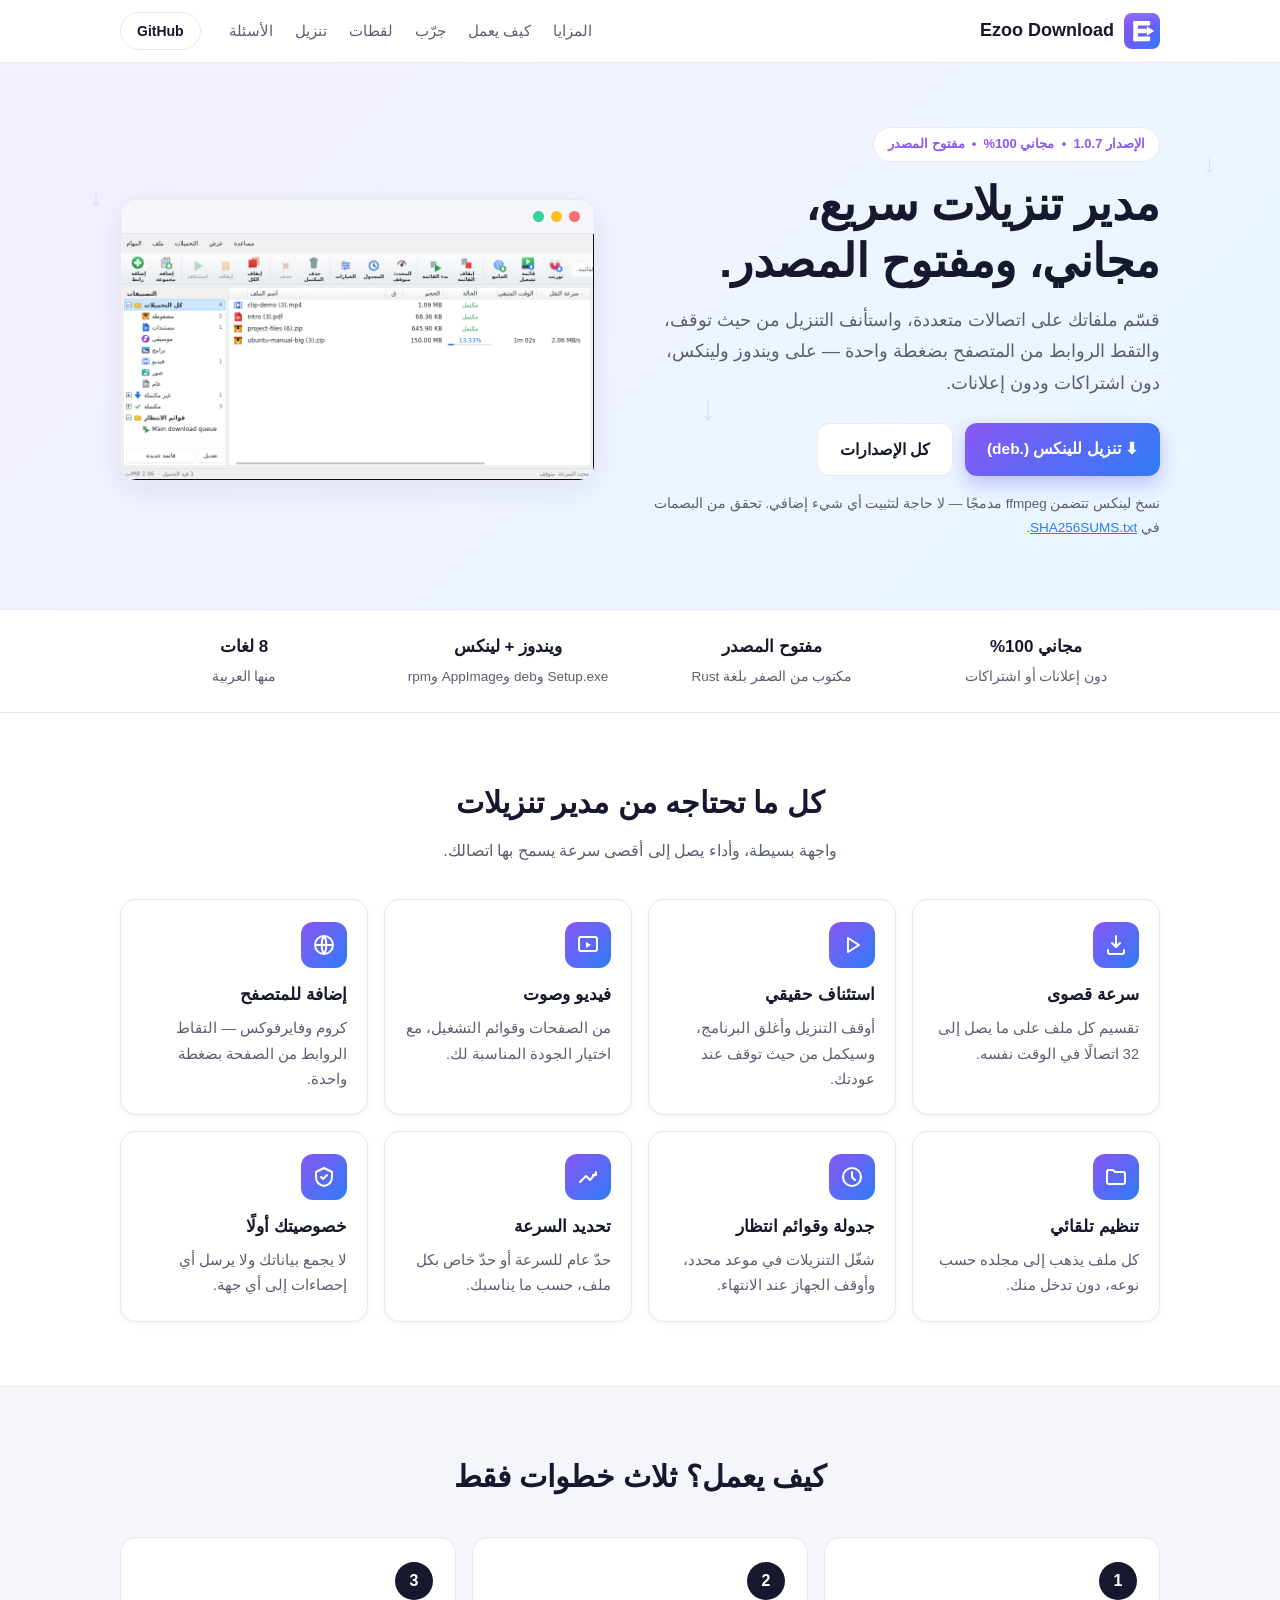
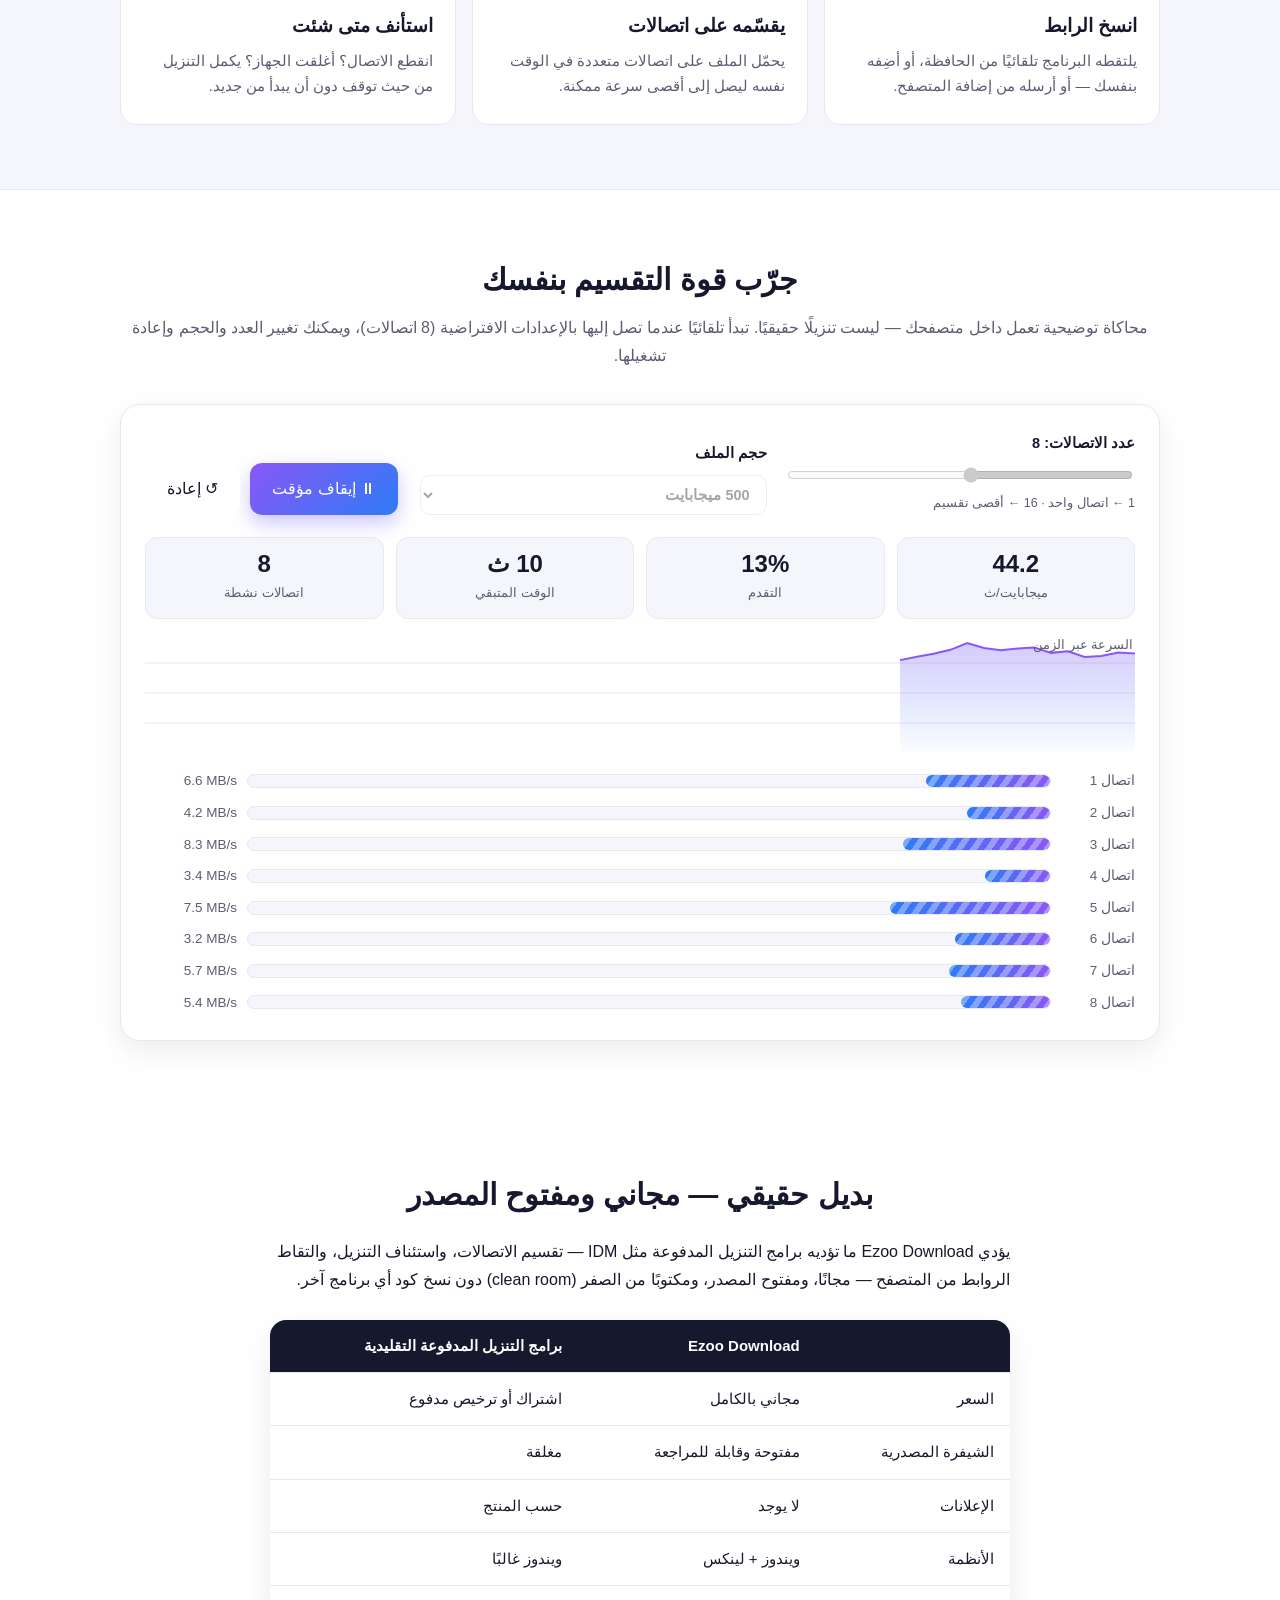
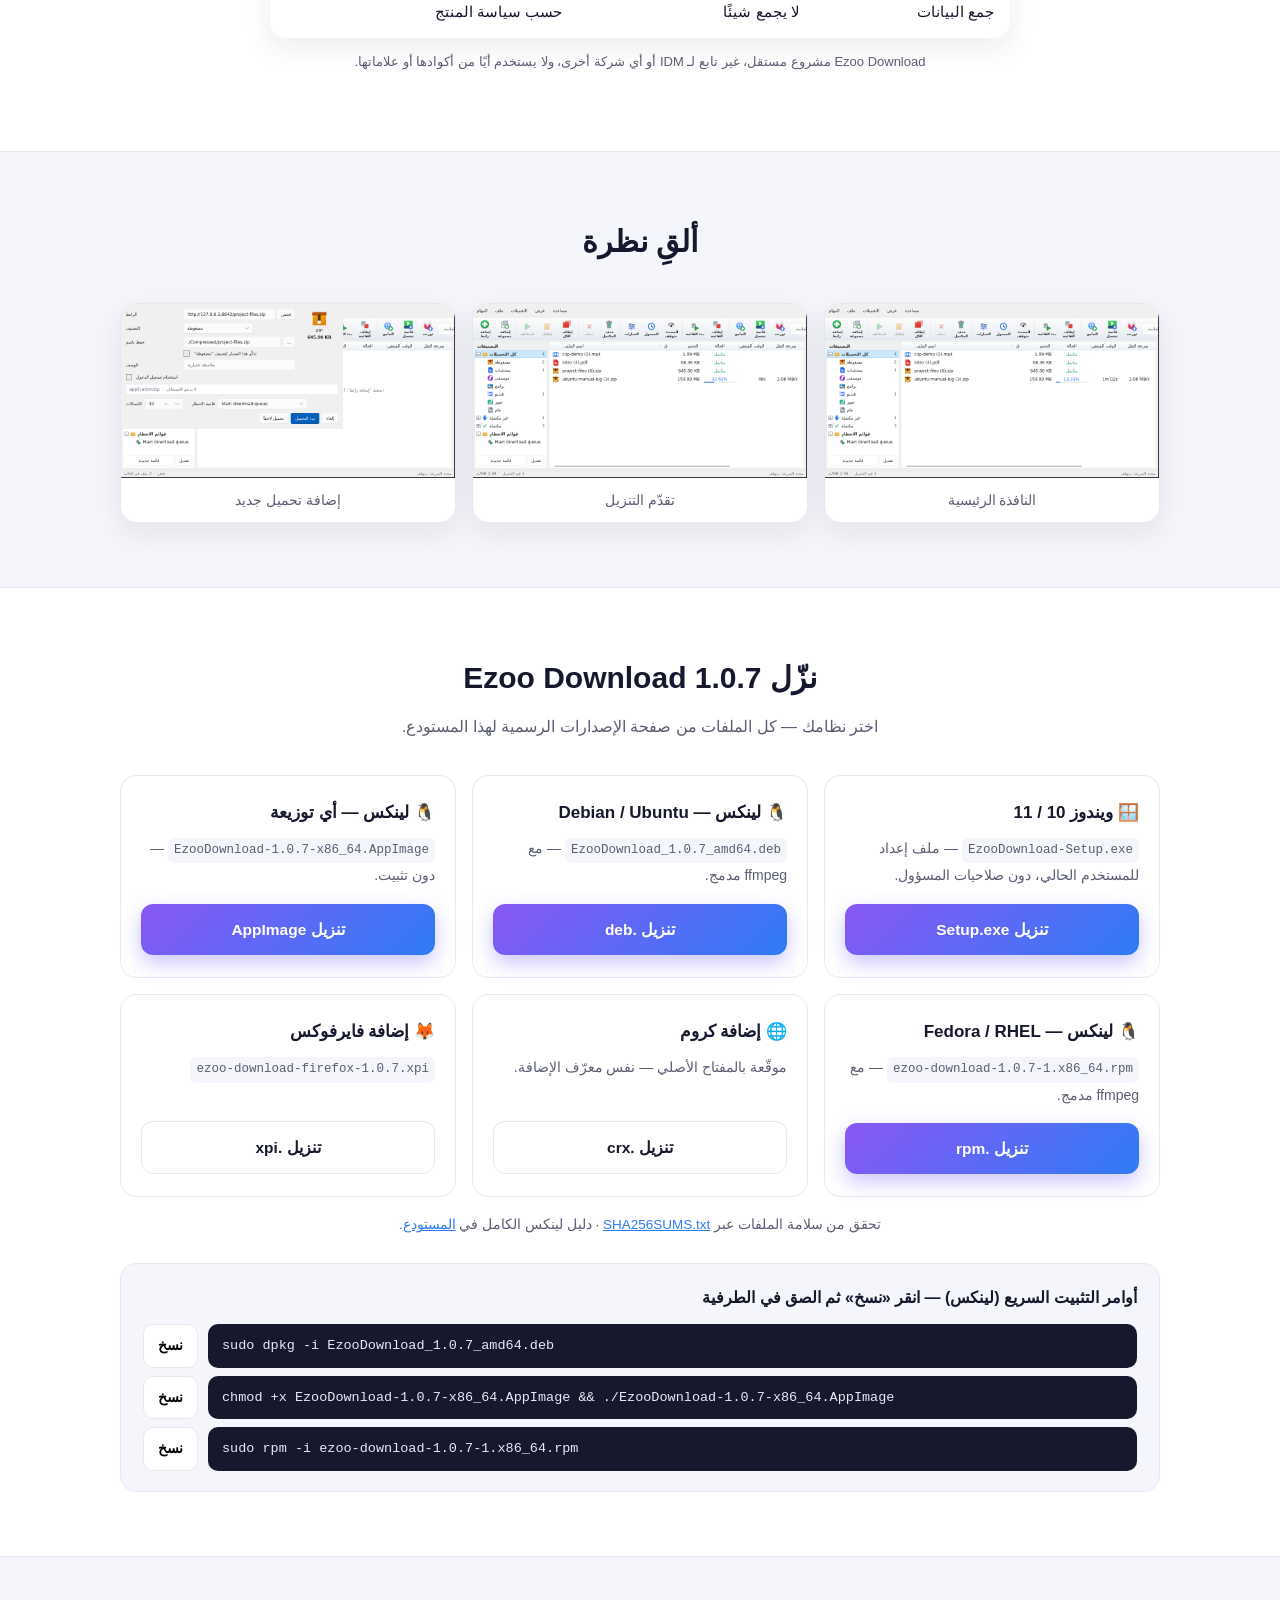
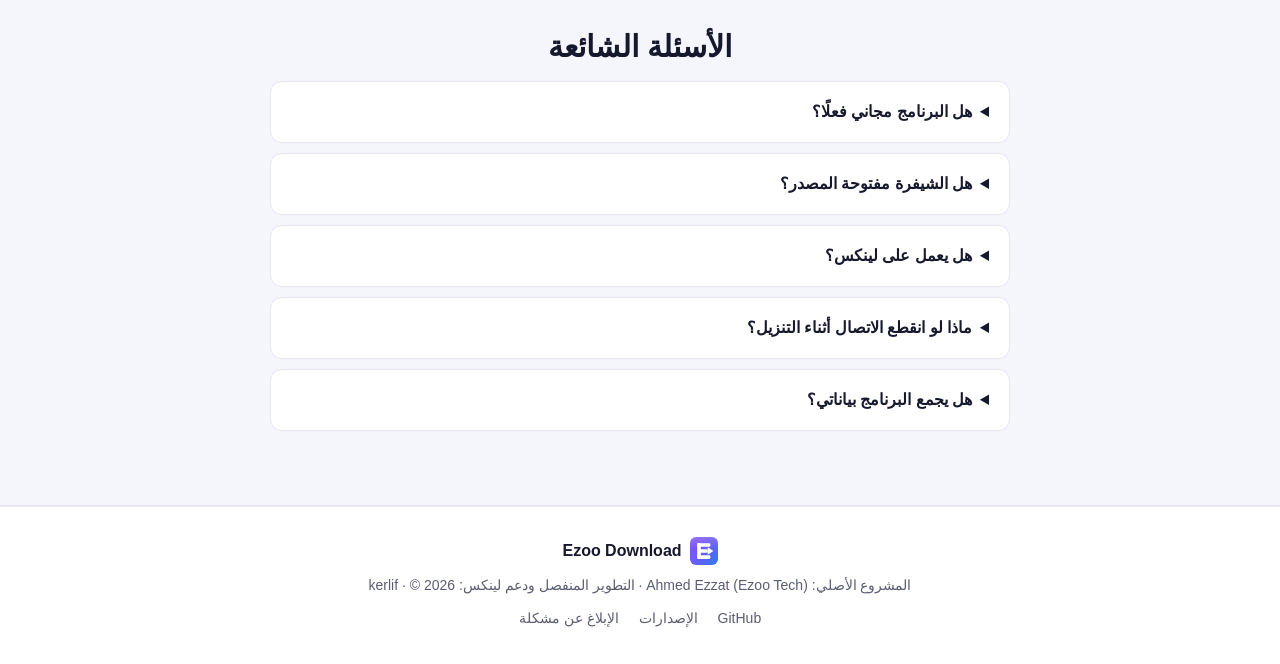
==== docs/index.html @ 19713a4b "Simulator auto-starts on scroll (8 connections by default)" ====
<!DOCTYPE html>
<html lang="ar" dir="rtl">
<head>
<meta charset="UTF-8" />
<meta name="viewport" content="width=device-width, initial-scale=1.0" />
<title>Ezoo Download — مدير تنزيلات مجاني ومفتوح المصدر</title>
<meta name="description" content="Ezoo Download: مدير تنزيلات سريع، مجاني، ومفتوح المصدر لويندوز ولينكس. تقسيم الاتصالات، استئناف التنزيل، إضافة للمتصفح، وffmpeg مدمج." />
<link rel="icon" type="image/svg+xml" href="assets/logo.svg" />
<link rel="stylesheet" href="style.css" />
<script src="script.js" defer></script>
</head>
<body>

<header class="site-header">
  <div class="wrap header-inner">
    <a class="brand" href="#">
      <img src="assets/logo.svg" alt="شعار Ezoo Download" width="36" height="36" />
      <span>Ezoo Download</span>
    </a>
    <nav class="main-nav">
      <a href="#features">المزايا</a>
      <a href="#how">كيف يعمل</a>
      <a href="#demo">جرّب</a>
      <a href="#screenshots">لقطات</a>
      <a href="#download">تنزيل</a>
      <a href="#faq">الأسئلة</a>
    </nav>
    <a class="github-btn" href="https://github.com/kerlif/ezoo-download" target="_blank" rel="noopener">GitHub</a>
  </div>
</header>

<main>
  <!-- Hero -->
  <section class="hero">
    <div class="hero-decor" aria-hidden="true"><span>↓</span><span>↓</span><span>↓</span><span>↓</span></div>
    <div class="wrap hero-inner">
      <div class="hero-text">
        <p class="version-badge">الإصدار 1.0.7 &nbsp;•&nbsp; مجاني 100% &nbsp;•&nbsp; مفتوح المصدر</p>
        <h1>مدير تنزيلات سريع،<br />مجاني، ومفتوح المصدر.</h1>
        <p class="hero-sub">قسّم ملفاتك على اتصالات متعددة، واستأنف التنزيل من حيث توقف، والتقط الروابط من المتصفح بضغطة واحدة — على ويندوز ولينكس، دون اشتراكات ودون إعلانات.</p>
        <div class="hero-buttons">
          <a class="btn btn-primary" href="https://github.com/kerlif/ezoo-download/releases/download/v1.0.7/EzooDownload_1.0.7_amd64.deb">⬇ تنزيل للينكس (.deb)</a>
          <a class="btn btn-ghost" href="https://github.com/kerlif/ezoo-download/releases/tag/v1.0.7">كل الإصدارات</a>
        </div>
        <p class="hero-note">نسخ لينكس تتضمن ffmpeg مدمجًا — لا حاجة لتثبيت أي شيء إضافي. تحقق من البصمات في <a href="https://github.com/kerlif/ezoo-download/releases/download/v1.0.7/SHA256SUMS.txt">SHA256SUMS.txt</a>.</p>
      </div>
      <div class="hero-shot">
        <div class="browser-frame">
          <div class="browser-bar"><span></span><span></span><span></span></div>
          <img src="screenshots/01-main-ar.png" alt="واجهة Ezoo Download الرئيسية" />
        </div>
      </div>
    </div>
  </section>

  <!-- Trust strip -->
  <section class="strip">
    <div class="wrap strip-inner">
      <div><strong>مجاني 100%</strong><span>دون إعلانات أو اشتراكات</span></div>
      <div><strong>مفتوح المصدر</strong><span>مكتوب من الصفر بلغة Rust</span></div>
      <div><strong>ويندوز + لينكس</strong><span>Setup.exe وdeb وAppImage وrpm</span></div>
      <div><strong>8 لغات</strong><span>منها العربية</span></div>
    </div>
  </section>

  <!-- Features -->
  <section id="features" class="section">
    <div class="wrap">
      <h2>كل ما تحتاجه من مدير تنزيلات</h2>
      <p class="section-sub">واجهة بسيطة، وأداء يصل إلى أقصى سرعة يسمح بها اتصالك.</p>
      <div class="cards">
        <article class="card">
          <div class="icon"><svg viewBox="0 0 24 24"><path d="M12 3v11m0 0l-4-4m4 4l4-4M4 17v2a2 2 0 002 2h12a2 2 0 002-2v-2" fill="none" stroke="currentColor" stroke-width="2" stroke-linecap="round" stroke-linejoin="round"/></svg></div>
          <h3>سرعة قصوى</h3>
          <p>تقسيم كل ملف على ما يصل إلى 32 اتصالًا في الوقت نفسه.</p>
        </article>
        <article class="card">
          <div class="icon"><svg viewBox="0 0 24 24"><path d="M8 5v14l11-7z" fill="none" stroke="currentColor" stroke-width="2" stroke-linejoin="round"/></svg></div>
          <h3>استئناف حقيقي</h3>
          <p>أوقف التنزيل وأغلق البرنامج، وسيكمل من حيث توقف عند عودتك.</p>
        </article>
        <article class="card">
          <div class="icon"><svg viewBox="0 0 24 24"><rect x="3" y="4" width="18" height="14" rx="2" fill="none" stroke="currentColor" stroke-width="2"/><path d="M10 9l5 3-5 3z" fill="currentColor"/></svg></div>
          <h3>فيديو وصوت</h3>
          <p>من الصفحات وقوائم التشغيل، مع اختيار الجودة المناسبة لك.</p>
        </article>
        <article class="card">
          <div class="icon"><svg viewBox="0 0 24 24"><circle cx="12" cy="12" r="9" fill="none" stroke="currentColor" stroke-width="2"/><path d="M3 12h18M12 3c3 3.5 3 14 0 18M12 3c-3 3.5-3 14 0 18" fill="none" stroke="currentColor" stroke-width="2"/></svg></div>
          <h3>إضافة للمتصفح</h3>
          <p>كروم وفايرفوكس — التقاط الروابط من الصفحة بضغطة واحدة.</p>
        </article>
        <article class="card">
          <div class="icon"><svg viewBox="0 0 24 24"><path d="M3 7a2 2 0 012-2h4l2 2h8a2 2 0 012 2v8a2 2 0 01-2 2H5a2 2 0 01-2-2z" fill="none" stroke="currentColor" stroke-width="2" stroke-linejoin="round"/></svg></div>
          <h3>تنظيم تلقائي</h3>
          <p>كل ملف يذهب إلى مجلده حسب نوعه، دون تدخل منك.</p>
        </article>
        <article class="card">
          <div class="icon"><svg viewBox="0 0 24 24"><circle cx="12" cy="12" r="9" fill="none" stroke="currentColor" stroke-width="2"/><path d="M12 7v5l3 3" fill="none" stroke="currentColor" stroke-width="2" stroke-linecap="round"/></svg></div>
          <h3>جدولة وقوائم انتظار</h3>
          <p>شغّل التنزيلات في موعد محدد، وأوقف الجهاز عند الانتهاء.</p>
        </article>
        <article class="card">
          <div class="icon"><svg viewBox="0 0 24 24"><path d="M4 17l6-6 4 4 6-7" fill="none" stroke="currentColor" stroke-width="2" stroke-linecap="round" stroke-linejoin="round"/><path d="M20 7v3h-3" fill="none" stroke="currentColor" stroke-width="2" stroke-linecap="round" stroke-linejoin="round"/></svg></div>
          <h3>تحديد السرعة</h3>
          <p>حدّ عام للسرعة أو حدّ خاص بكل ملف، حسب ما يناسبك.</p>
        </article>
        <article class="card">
          <div class="icon"><svg viewBox="0 0 24 24"><path d="M12 3l8 4v5c0 5-3.5 8-8 9-4.5-1-8-4-8-9V7z" fill="none" stroke="currentColor" stroke-width="2" stroke-linejoin="round"/><path d="M9 12l2 2 4-4" fill="none" stroke="currentColor" stroke-width="2" stroke-linecap="round" stroke-linejoin="round"/></svg></div>
          <h3>خصوصيتك أولًا</h3>
          <p>لا يجمع بياناتك ولا يرسل أي إحصاءات إلى أي جهة.</p>
        </article>
      </div>
    </div>
  </section>

  <!-- How it works -->
  <section id="how" class="section alt">
    <div class="wrap">
      <h2>كيف يعمل؟ ثلاث خطوات فقط</h2>
      <div class="steps">
        <div class="step"><span class="step-num">1</span><h3>انسخ الرابط</h3><p>يلتقطه البرنامج تلقائيًا من الحافظة، أو أضِفه بنفسك — أو أرسله من إضافة المتصفح.</p></div>
        <div class="step"><span class="step-num">2</span><h3>يقسّمه على اتصالات</h3><p>يحمّل الملف على اتصالات متعددة في الوقت نفسه ليصل إلى أقصى سرعة ممكنة.</p></div>
        <div class="step"><span class="step-num">3</span><h3>استأنف متى شئت</h3><p>انقطع الاتصال؟ أغلقت الجهاز؟ يكمل التنزيل من حيث توقف دون أن يبدأ من جديد.</p></div>
      </div>
    </div>
  </section>

  <!-- Interactive demo: segmented download simulation -->
  <section id="demo" class="section">
    <div class="wrap">
      <h2>جرّب قوة التقسيم بنفسك</h2>
      <p class="section-sub">محاكاة توضيحية تعمل داخل متصفحك — ليست تنزيلًا حقيقيًا. تبدأ تلقائيًا عندما تصل إليها بالإعدادات الافتراضية (8 اتصالات)، ويمكنك تغيير العدد والحجم وإعادة تشغيلها.</p>
      <div class="demo" id="demo-panel">
        <div class="demo-controls">
          <label class="ctl">
            <span>عدد الاتصالات: <strong id="threads-value">8</strong></span>
            <input type="range" id="threads" min="1" max="16" value="8" step="1" />
            <span class="ctl-hint">1 ← اتصال واحد · 16 ← أقصى تقسيم</span>
          </label>
          <label class="ctl">
            <span>حجم الملف</span>
            <select id="filesize">
              <option value="100">100 ميجابايت</option>
              <option value="500" selected>500 ميجابايت</option>
              <option value="1024">1 جيجابايت</option>
              <option value="2560">2.5 جيجابايت</option>
            </select>
          </label>
          <div class="demo-buttons">
            <button type="button" class="btn btn-primary" id="sim-start">▶ ابدأ المحاكاة</button>
            <button type="button" class="btn btn-ghost" id="sim-reset">↺ إعادة</button>
          </div>
        </div>
        <div class="demo-stats" role="status" aria-live="polite">
          <div><strong id="stat-speed">0.0</strong><span>ميجابايت/ث</span></div>
          <div><strong id="stat-progress">0%</strong><span>التقدم</span></div>
          <div><strong id="stat-eta">—</strong><span>الوقت المتبقي</span></div>
          <div><strong id="stat-active">0</strong><span>اتصالات نشطة</span></div>
        </div>
        <div class="chart-wrap">
          <canvas id="speed-chart" height="120" aria-label="رسم بياني لسرعة التنزيل أثناء المحاكاة"></canvas>
          <span class="chart-label">السرعة عبر الزمن</span>
        </div>
        <div class="lanes" id="lanes"></div>
        <p class="demo-result" id="demo-result" hidden></p>
      </div>
    </div>
  </section>

  <!-- Alternative -->
  <section class="section">
    <div class="wrap narrow">
      <h2>بديل حقيقي — مجاني ومفتوح المصدر</h2>
      <p>يؤدي Ezoo Download ما تؤديه برامج التنزيل المدفوعة مثل IDM — تقسيم الاتصالات، واستئناف التنزيل، والتقاط الروابط من المتصفح — مجانًا، ومفتوح المصدر، ومكتوبًا من الصفر (clean room) دون نسخ كود أي برنامج آخر.</p>
      <table class="compare">
        <thead>
          <tr><th></th><th>Ezoo Download</th><th>برامج التنزيل المدفوعة التقليدية</th></tr>
        </thead>
        <tbody>
          <tr><td>السعر</td><td>مجاني بالكامل</td><td>اشتراك أو ترخيص مدفوع</td></tr>
          <tr><td>الشيفرة المصدرية</td><td>مفتوحة وقابلة للمراجعة</td><td>مغلقة</td></tr>
          <tr><td>الإعلانات</td><td>لا يوجد</td><td>حسب المنتج</td></tr>
          <tr><td>الأنظمة</td><td>ويندوز + لينكس</td><td>ويندوز غالبًا</td></tr>
          <tr><td>جمع البيانات</td><td>لا يجمع شيئًا</td><td>حسب سياسة المنتج</td></tr>
        </tbody>
      </table>
      <p class="fineprint">Ezoo Download مشروع مستقل، غير تابع لـ IDM أو أي شركة أخرى، ولا يستخدم أيًا من أكوادها أو علاماتها.</p>
    </div>
  </section>

  <!-- Screenshots -->
  <section id="screenshots" class="section alt">
    <div class="wrap">
      <h2>ألقِ نظرة</h2>
      <div class="shots">
        <figure><img src="screenshots/01-main-ar.png" alt="النافذة الرئيسية" /><figcaption>النافذة الرئيسية</figcaption></figure>
        <figure><img src="screenshots/02-progress-ar.png" alt="تقدّم التنزيل" /><figcaption>تقدّم التنزيل</figcaption></figure>
        <figure><img src="screenshots/03-add-dialog-ar.png" alt="إضافة تحميل جديد" /><figcaption>إضافة تحميل جديد</figcaption></figure>
      </div>
    </div>
  </section>

  <!-- Download -->
  <section id="download" class="section">
    <div class="wrap">
      <h2>نزّل Ezoo Download 1.0.7</h2>
      <p class="section-sub">اختر نظامك — كل الملفات من صفحة الإصدارات الرسمية لهذا المستودع.</p>
      <div class="dl-cards">
        <article class="dl-card">
          <h3>🪟 ويندوز 10 / 11</h3>
          <p><code>EzooDownload-Setup.exe</code> — ملف إعداد للمستخدم الحالي، دون صلاحيات المسؤول.</p>
          <a class="btn btn-primary" href="https://github.com/kerlif/ezoo-download/releases/download/v1.0.7/EzooDownload-Setup.exe">تنزيل Setup.exe</a>
        </article>
        <article class="dl-card">
          <h3>🐧 لينكس — Debian / Ubuntu</h3>
          <p><code>EzooDownload_1.0.7_amd64.deb</code> — مع ffmpeg مدمج.</p>
          <a class="btn btn-primary" href="https://github.com/kerlif/ezoo-download/releases/download/v1.0.7/EzooDownload_1.0.7_amd64.deb">تنزيل .deb</a>
        </article>
        <article class="dl-card">
          <h3>🐧 لينكس — أي توزيعة</h3>
          <p><code>EzooDownload-1.0.7-x86_64.AppImage</code> — دون تثبيت.</p>
          <a class="btn btn-primary" href="https://github.com/kerlif/ezoo-download/releases/download/v1.0.7/EzooDownload-1.0.7-x86_64.AppImage">تنزيل AppImage</a>
        </article>
        <article class="dl-card">
          <h3>🐧 لينكس — Fedora / RHEL</h3>
          <p><code>ezoo-download-1.0.7-1.x86_64.rpm</code> — مع ffmpeg مدمج.</p>
          <a class="btn btn-primary" href="https://github.com/kerlif/ezoo-download/releases/download/v1.0.7/ezoo-download-1.0.7-1.x86_64.rpm">تنزيل .rpm</a>
        </article>
        <article class="dl-card">
          <h3>🌐 إضافة كروم</h3>
          <p>موقّعة بالمفتاح الأصلي — نفس معرّف الإضافة.</p>
          <a class="btn btn-ghost" href="https://github.com/kerlif/ezoo-download/releases/download/v1.0.7/ezoo-download-chrome-1.0.7.crx">تنزيل .crx</a>
        </article>
        <article class="dl-card">
          <h3>🦊 إضافة فايرفوكس</h3>
          <p><code>ezoo-download-firefox-1.0.7.xpi</code></p>
          <a class="btn btn-ghost" href="https://github.com/kerlif/ezoo-download/releases/download/v1.0.7/ezoo-download-firefox-1.0.7.xpi">تنزيل .xpi</a>
        </article>
      </div>
      <p class="hero-note center">تحقق من سلامة الملفات عبر <a href="https://github.com/kerlif/ezoo-download/releases/download/v1.0.7/SHA256SUMS.txt">SHA256SUMS.txt</a> · دليل لينكس الكامل في <a href="https://github.com/kerlif/ezoo-download/blob/main/packaging/linux/README-Linux.md">المستودع</a>.</p>
      <div class="install-cmds">
        <h3>أوامر التثبيت السريع (لينكس) — انقر «نسخ» ثم الصق في الطرفية</h3>
        <div class="cmd-row"><code dir="ltr">sudo dpkg -i EzooDownload_1.0.7_amd64.deb</code><button type="button" class="copy-btn" data-copy="sudo dpkg -i EzooDownload_1.0.7_amd64.deb">نسخ</button></div>
        <div class="cmd-row"><code dir="ltr">chmod +x EzooDownload-1.0.7-x86_64.AppImage &amp;&amp; ./EzooDownload-1.0.7-x86_64.AppImage</code><button type="button" class="copy-btn" data-copy="chmod +x EzooDownload-1.0.7-x86_64.AppImage &amp;&amp; ./EzooDownload-1.0.7-x86_64.AppImage">نسخ</button></div>
        <div class="cmd-row"><code dir="ltr">sudo rpm -i ezoo-download-1.0.7-1.x86_64.rpm</code><button type="button" class="copy-btn" data-copy="sudo rpm -i ezoo-download-1.0.7-1.x86_64.rpm">نسخ</button></div>
      </div>
    </div>
  </section>

  <!-- FAQ -->
  <section id="faq" class="section alt">
    <div class="wrap narrow">
      <h2>الأسئلة الشائعة</h2>
      <details>
        <summary>هل البرنامج مجاني فعلًا؟</summary>
        <p>نعم — مجاني بالكامل، دون إعلانات، ودون مزايا محجوبة خلف اشتراك.</p>
      </details>
      <details>
        <summary>هل الشيفرة مفتوحة المصدر؟</summary>
        <p>نعم. البرنامج مكتوب من الصفر بلغة Rust دون نسخ كود أي برنامج آخر، والشيفرة كاملة في <a href="https://github.com/kerlif/ezoo-download">المستودع</a>.</p>
      </details>
      <details>
        <summary>هل يعمل على لينكس؟</summary>
        <p>نعم — .deb وAppImage و.rpm، مع أيقونة شريط وتشغيل تلقائي وffmpeg مدمج داخل الحزمة.</p>
      </details>
      <details>
        <summary>ماذا لو انقطع الاتصال أثناء التنزيل؟</summary>
        <p>يستأنف البرنامج من حيث توقف تلقائيًا، ويمكنك إيقافه واستئنافه يدويًا في أي وقت.</p>
      </details>
      <details>
        <summary>هل يجمع البرنامج بياناتي؟</summary>
        <p>لا. لا يجمع بيانات استخدام ولا يرسل إحصاءات إلى أي جهة.</p>
      </details>
    </div>
  </section>
</main>

<footer class="site-footer">
  <div class="wrap footer-inner">
    <div class="footer-brand">
      <img src="assets/logo.svg" alt="شعار Ezoo Download" width="28" height="28" />
      <span>Ezoo Download</span>
    </div>
    <p>المشروع الأصلي: Ahmed Ezzat (Ezoo Tech) · التطوير المنفصل ودعم لينكس: kerlif · © 2026</p>
    <nav>
      <a href="https://github.com/kerlif/ezoo-download">GitHub</a>
      <a href="https://github.com/kerlif/ezoo-download/releases">الإصدارات</a>
      <a href="https://github.com/kerlif/ezoo-download/issues">الإبلاغ عن مشكلة</a>
    </nav>
  </div>
</footer>

</body>
</html>
---- docs/style.css ----
/* Ezoo Download — project page styles. Original design, written from scratch. */
:root {
  --violet: #8a57f5;
  --blue: #2e7bf6;
  --ink: #16182d;
  --muted: #5b5e73;
  --line: #e7e8f0;
  --bg: #ffffff;
  --soft: #f5f6fb;
  --green: #16a34a;
  --radius: 16px;
  --shadow: 0 10px 30px rgba(22, 24, 45, .08);
}
* { box-sizing: border-box; }
html { scroll-behavior: smooth; }
body {
  margin: 0;
  font-family: "Segoe UI", Tahoma, Arial, sans-serif;
  color: var(--ink);
  background: var(--bg);
  line-height: 1.75;
}
img { max-width: 100%; height: auto; }
a { color: var(--blue); }
.wrap { max-width: 1080px; margin: 0 auto; padding: 0 20px; }
.wrap.narrow { max-width: 780px; }

/* Header */
.site-header {
  position: sticky; top: 0; z-index: 10;
  background: rgba(255, 255, 255, .92);
  backdrop-filter: blur(8px);
  border-bottom: 1px solid var(--line);
}
.header-inner { display: flex; align-items: center; gap: 28px; height: 62px; }
.brand { display: flex; align-items: center; gap: 10px; font-weight: 700; font-size: 18px; color: var(--ink); text-decoration: none; }
.main-nav { display: flex; gap: 22px; margin-inline-start: auto; }
.main-nav a { color: var(--muted); text-decoration: none; font-size: 15px; }
.main-nav a:hover { color: var(--ink); }
.github-btn {
  border: 1px solid var(--line); border-radius: 999px; padding: 6px 16px;
  color: var(--ink); text-decoration: none; font-size: 14px; font-weight: 600;
}
.github-btn:hover { border-color: var(--ink); }

/* Hero */
.hero {
  background: linear-gradient(135deg, #f3efff 0%, #eef4ff 55%, #e8f6ff 100%);
  border-bottom: 1px solid var(--line);
}
.hero-inner {
  display: grid; grid-template-columns: 1.05fr .95fr; gap: 40px;
  align-items: center; padding: 64px 20px 56px;
}
.version-badge {
  display: inline-block; margin: 0 0 14px;
  background: #fff; border: 1px solid var(--line); border-radius: 999px;
  padding: 5px 14px; font-size: 13px; font-weight: 600; color: var(--violet);
}
.hero h1 { font-size: 46px; line-height: 1.25; margin: 0 0 14px; letter-spacing: -.5px; }
.hero-sub { font-size: 18px; color: var(--muted); margin: 0 0 24px; }
.hero-buttons { display: flex; gap: 12px; flex-wrap: wrap; }
.hero-note { font-size: 13.5px; color: var(--muted); margin-top: 16px; }
.hero-note.center, .center { text-align: center; }
.btn {
  display: inline-block; border-radius: 12px; padding: 12px 22px;
  font-weight: 700; font-size: 15.5px; text-decoration: none; transition: transform .12s ease, box-shadow .12s ease;
}
.btn:hover { transform: translateY(-1px); }
.btn-primary { background: linear-gradient(135deg, var(--violet), var(--blue)); color: #fff; box-shadow: 0 8px 20px rgba(106, 92, 246, .35); }
.btn-ghost { background: #fff; color: var(--ink); border: 1px solid var(--line); }
.browser-frame {
  background: #fff; border: 1px solid var(--line); border-radius: var(--radius);
  box-shadow: var(--shadow); overflow: hidden;
}
.browser-bar { display: flex; gap: 7px; padding: 11px 14px; border-bottom: 1px solid var(--line); background: var(--soft); }
.browser-bar span { width: 11px; height: 11px; border-radius: 50%; background: #dcddef; }
.browser-bar span:first-child { background: #f87171; }
.browser-bar span:nth-child(2) { background: #fbbf24; }
.browser-bar span:nth-child(3) { background: #34d399; }
.browser-frame img { display: block; }

/* Strip */
.strip { border-bottom: 1px solid var(--line); }
.strip-inner {
  display: grid; grid-template-columns: repeat(4, 1fr); gap: 16px;
  padding: 22px 20px;
}
.strip-inner div { text-align: center; }
.strip-inner strong { display: block; font-size: 17px; }
.strip-inner span { font-size: 13.5px; color: var(--muted); }

/* Sections */
.section { padding: 64px 0; }
.section.alt { background: var(--soft); border-top: 1px solid var(--line); border-bottom: 1px solid var(--line); }
.section h2 { font-size: 30px; margin: 0 0 8px; text-align: center; }
.section-sub { text-align: center; color: var(--muted); margin: 0 0 34px; }
.cards { display: grid; grid-template-columns: repeat(4, 1fr); gap: 16px; }
.card {
  background: #fff; border: 1px solid var(--line); border-radius: var(--radius);
  padding: 22px 20px; box-shadow: 0 2px 8px rgba(22, 24, 45, .04);
}
.card h3 { margin: 12px 0 6px; font-size: 17px; }
.card p { margin: 0; color: var(--muted); font-size: 14.5px; }
.icon { width: 46px; height: 46px; border-radius: 12px; display: grid; place-items: center; color: #fff; background: linear-gradient(135deg, var(--violet), var(--blue)); }
.icon svg { width: 24px; height: 24px; }

/* Steps */
.steps { display: grid; grid-template-columns: repeat(3, 1fr); gap: 16px; margin-top: 34px; }
.step { background: #fff; border: 1px solid var(--line); border-radius: var(--radius); padding: 24px 22px; }
.step-num {
  display: inline-grid; place-items: center; width: 38px; height: 38px;
  border-radius: 50%; background: var(--ink); color: #fff; font-weight: 700; margin-bottom: 10px;
}
.step h3 { margin: 0 0 6px; }
.step p { margin: 0; color: var(--muted); font-size: 14.5px; }

/* Compare */
.compare { width: 100%; border-collapse: collapse; margin: 26px 0 10px; background: #fff; border-radius: var(--radius); overflow: hidden; box-shadow: var(--shadow); }
.compare th, .compare td { padding: 13px 16px; border-bottom: 1px solid var(--line); text-align: start; font-size: 15px; }
.compare thead th { background: var(--ink); color: #fff; }
.compare tbody tr:last-child td { border-bottom: none; }
.fineprint { font-size: 13px; color: var(--muted); text-align: center; }

/* Screenshots */
.shots { display: grid; grid-template-columns: repeat(3, 1fr); gap: 16px; margin-top: 34px; }
.shots figure { margin: 0; background: #fff; border: 1px solid var(--line); border-radius: var(--radius); overflow: hidden; box-shadow: var(--shadow); }
.shots img { display: block; }
.shots figcaption { padding: 10px 14px; font-size: 14px; color: var(--muted); text-align: center; }

/* Download cards */
.dl-cards { display: grid; grid-template-columns: repeat(3, 1fr); gap: 16px; margin-top: 34px; }
.dl-card { background: #fff; border: 1px solid var(--line); border-radius: var(--radius); padding: 22px 20px; display: flex; flex-direction: column; gap: 8px; }
.dl-card h3 { margin: 0; font-size: 17px; }
.dl-card p { margin: 0 0 8px; color: var(--muted); font-size: 14px; }
.dl-card code { font-size: 12.5px; background: var(--soft); padding: 2px 6px; border-radius: 6px; direction: ltr; display: inline-block; }
.dl-card .btn { margin-top: auto; text-align: center; }

/* FAQ */
details { background: #fff; border: 1px solid var(--line); border-radius: 12px; padding: 16px 20px; margin-bottom: 10px; }
summary { font-weight: 700; cursor: pointer; }
details p { margin: 8px 0 0; color: var(--muted); }

/* Footer */
.site-footer { border-top: 1px solid var(--line); padding: 30px 0 38px; }
.footer-inner { display: flex; flex-direction: column; align-items: center; gap: 8px; text-align: center; }
.footer-brand { display: flex; align-items: center; gap: 8px; font-weight: 700; }
.site-footer p { margin: 0; color: var(--muted); font-size: 14px; }
.site-footer nav { display: flex; gap: 20px; }
.site-footer nav a { color: var(--muted); text-decoration: none; font-size: 14px; }
.site-footer nav a:hover { color: var(--ink); }

/* Responsive */
@media (max-width: 900px) {
  .hero-inner { grid-template-columns: 1fr; padding-top: 44px; }
  .hero h1 { font-size: 36px; }
  .cards, .dl-cards { grid-template-columns: repeat(2, 1fr); }
  .strip-inner { grid-template-columns: repeat(2, 1fr); }
  .main-nav { display: none; }
}
@media (max-width: 560px) {
  .cards, .dl-cards, .steps, .shots { grid-template-columns: 1fr; }
  .hero h1 { font-size: 30px; }
}

/* ---- Interactive layer: hero decor, reveal, ripple, packets, tilt, demo ---- */
.hero { position: relative; overflow: hidden; }
.hero-decor { position: absolute; inset: 0; pointer-events: none; }
.hero-decor span {
  position: absolute; font-size: 26px; font-weight: 700; line-height: 1;
  opacity: .14; color: var(--violet); animation: floaty 7s ease-in-out infinite;
}
.hero-decor span:nth-child(1) { top: 16%; inset-inline-start: 5%; }
.hero-decor span:nth-child(2) { top: 60%; inset-inline-start: 44%; font-size: 34px; animation-delay: 1.4s; }
.hero-decor span:nth-child(3) { top: 22%; inset-inline-end: 7%; animation-delay: 2.6s; }
.hero-decor span:nth-child(4) { top: 68%; inset-inline-end: 22%; font-size: 20px; animation-delay: .8s; }
@keyframes floaty { 0%, 100% { transform: translateY(0) rotate(-4deg); } 50% { transform: translateY(-14px) rotate(5deg); } }
.hero-inner { position: relative; }

.js .reveal { opacity: 0; transform: translateY(16px); transition: opacity .55s ease, transform .55s ease; }
.js .reveal.visible { opacity: 1; transform: none; }

.btn { position: relative; overflow: hidden; }
.ripple {
  position: absolute; border-radius: 50%; background: rgba(255, 255, 255, .45);
  transform: scale(0); pointer-events: none; animation: ripple .55s ease-out forwards;
}
.btn-ghost .ripple { background: rgba(138, 87, 245, .25); }
@keyframes ripple { to { transform: scale(2.6); opacity: 0; } }

.packet { position: fixed; z-index: 60; pointer-events: none; font-weight: 700; line-height: 1; will-change: transform, opacity; }

@media (hover: hover) and (pointer: fine) {
  .card, .dl-card, .shots figure { transition: transform .18s ease, box-shadow .18s ease; transform: perspective(800px) rotateX(var(--rx, 0deg)) rotateY(var(--ry, 0deg)); }
  .card:hover, .dl-card:hover, .shots figure:hover { box-shadow: 0 16px 34px rgba(22, 24, 45, .12); }
}

/* Demo: segmented-download simulator */
.demo { background: #fff; border: 1px solid var(--line); border-radius: 20px; box-shadow: var(--shadow); padding: 26px 24px; }
.demo-controls { display: flex; flex-wrap: wrap; gap: 22px; align-items: end; }
.demo-controls .ctl { display: flex; flex-direction: column; gap: 8px; font-weight: 600; font-size: 14.5px; flex: 1 1 220px; }
.demo-controls input[type="range"] { width: 100%; accent-color: var(--violet); }
.demo-controls select { padding: 10px 12px; border: 1px solid var(--line); border-radius: 10px; font: inherit; background: #fff; }
.ctl-hint { font-weight: 400; font-size: 12.5px; color: var(--muted); }
.demo-buttons { display: flex; gap: 10px; }
.demo-buttons .btn { cursor: pointer; border: none; font: inherit; }
.demo-stats { display: grid; grid-template-columns: repeat(4, 1fr); gap: 12px; margin: 22px 0 6px; }
.demo-stats > div { background: var(--soft); border: 1px solid var(--line); border-radius: 12px; padding: 12px; text-align: center; }
.demo-stats strong { display: block; font-size: 24px; line-height: 1.2; font-variant-numeric: tabular-nums; }
.demo-stats span { font-size: 13px; color: var(--muted); }
.chart-wrap { position: relative; margin-top: 14px; }
#speed-chart { width: 100%; height: 120px; display: block; }
.chart-label { position: absolute; top: 2px; inset-inline-start: 2px; font-size: 12.5px; color: var(--muted); }
.lanes { display: flex; flex-direction: column; gap: 8px; margin-top: 16px; }
.lane { display: grid; grid-template-columns: 74px 1fr 92px; gap: 10px; align-items: center; font-size: 13.5px; }
.lane-name { color: var(--muted); }
.lane-track { height: 14px; background: var(--soft); border: 1px solid var(--line); border-radius: 999px; overflow: hidden; }
.lane-fill { height: 100%; width: 0%; border-radius: inherit; background: linear-gradient(90deg, var(--blue), var(--violet)); transition: width .12s linear; position: relative; }
.lane-fill::after { content: ""; position: absolute; inset: 0; background: repeating-linear-gradient(-55deg, rgba(255, 255, 255, .35) 0 6px, transparent 6px 12px); animation: stripes .7s linear infinite; }
.lane-fill.done::after { animation: none; }
@keyframes stripes { to { transform: translateX(-24px); } }
.lane-speed { text-align: end; color: var(--muted); font-variant-numeric: tabular-nums; }
.demo-result { margin: 16px 0 0; background: #ecfdf3; border: 1px solid #bbf7d0; color: #14532d; border-radius: 12px; padding: 12px 16px; font-weight: 600; }

/* Install commands with copy buttons */
.install-cmds { margin-top: 26px; background: var(--soft); border: 1px solid var(--line); border-radius: var(--radius); padding: 20px 22px; }
.install-cmds h3 { margin: 0 0 12px; font-size: 16px; }
.cmd-row { display: flex; gap: 10px; align-items: center; margin-bottom: 8px; }
.cmd-row:last-child { margin-bottom: 0; }
.cmd-row code { flex: 1; background: #16182d; color: #e8eaf6; padding: 10px 14px; border-radius: 10px; font-size: 13.5px; overflow-x: auto; white-space: nowrap; }
.copy-btn { border: 1px solid var(--line); background: #fff; border-radius: 10px; padding: 9px 14px; font: inherit; font-size: 13.5px; font-weight: 600; cursor: pointer; }
.copy-btn:hover { border-color: var(--ink); }
.copy-btn:disabled { opacity: .7; cursor: default; }

@media (max-width: 900px) { .demo-stats { grid-template-columns: repeat(2, 1fr); } }
@media (max-width: 560px) {
  .lane { grid-template-columns: 62px 1fr 78px; }
  .cmd-row { flex-direction: column; align-items: stretch; }
  .copy-btn { width: 100%; }
}

@media (prefers-reduced-motion: reduce) {
  *, *::before, *::after { animation-duration: .01ms !important; animation-iteration-count: 1 !important; transition-duration: .01ms !important; }
  html { scroll-behavior: auto; }
}
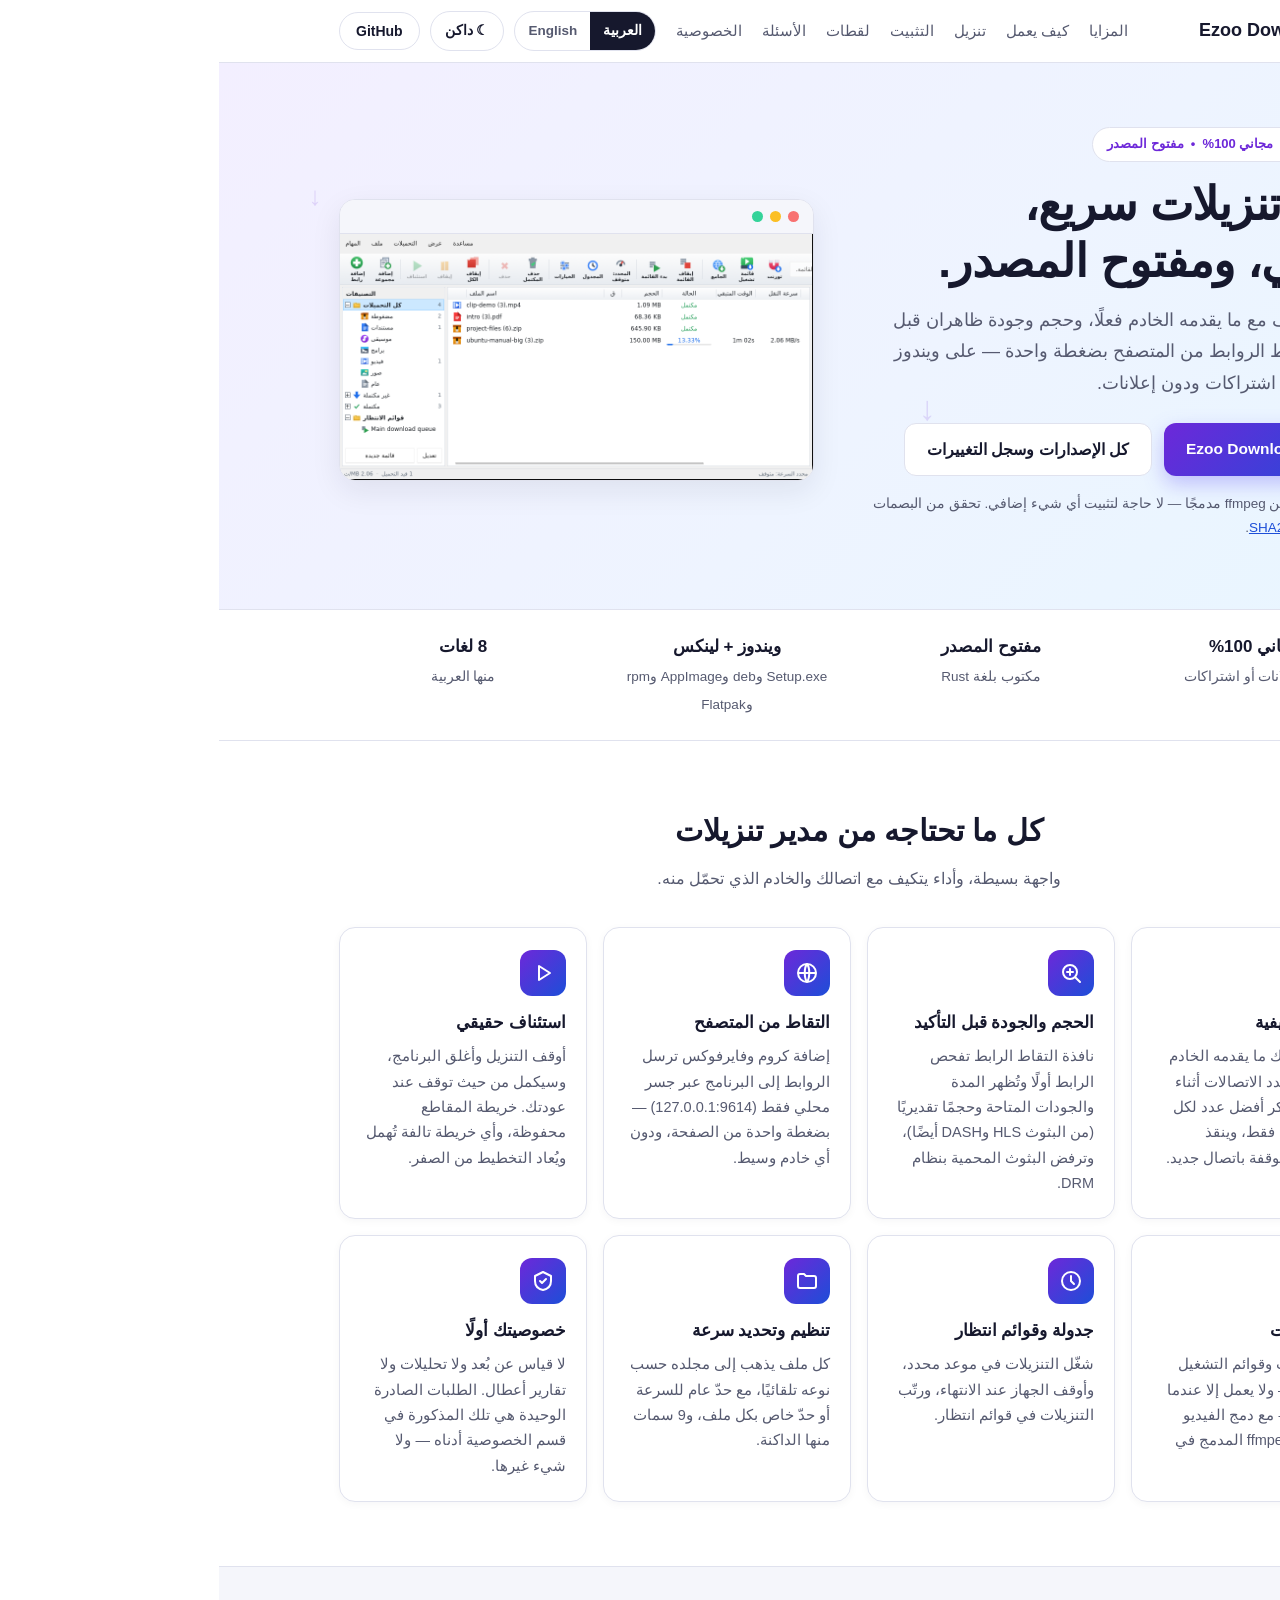
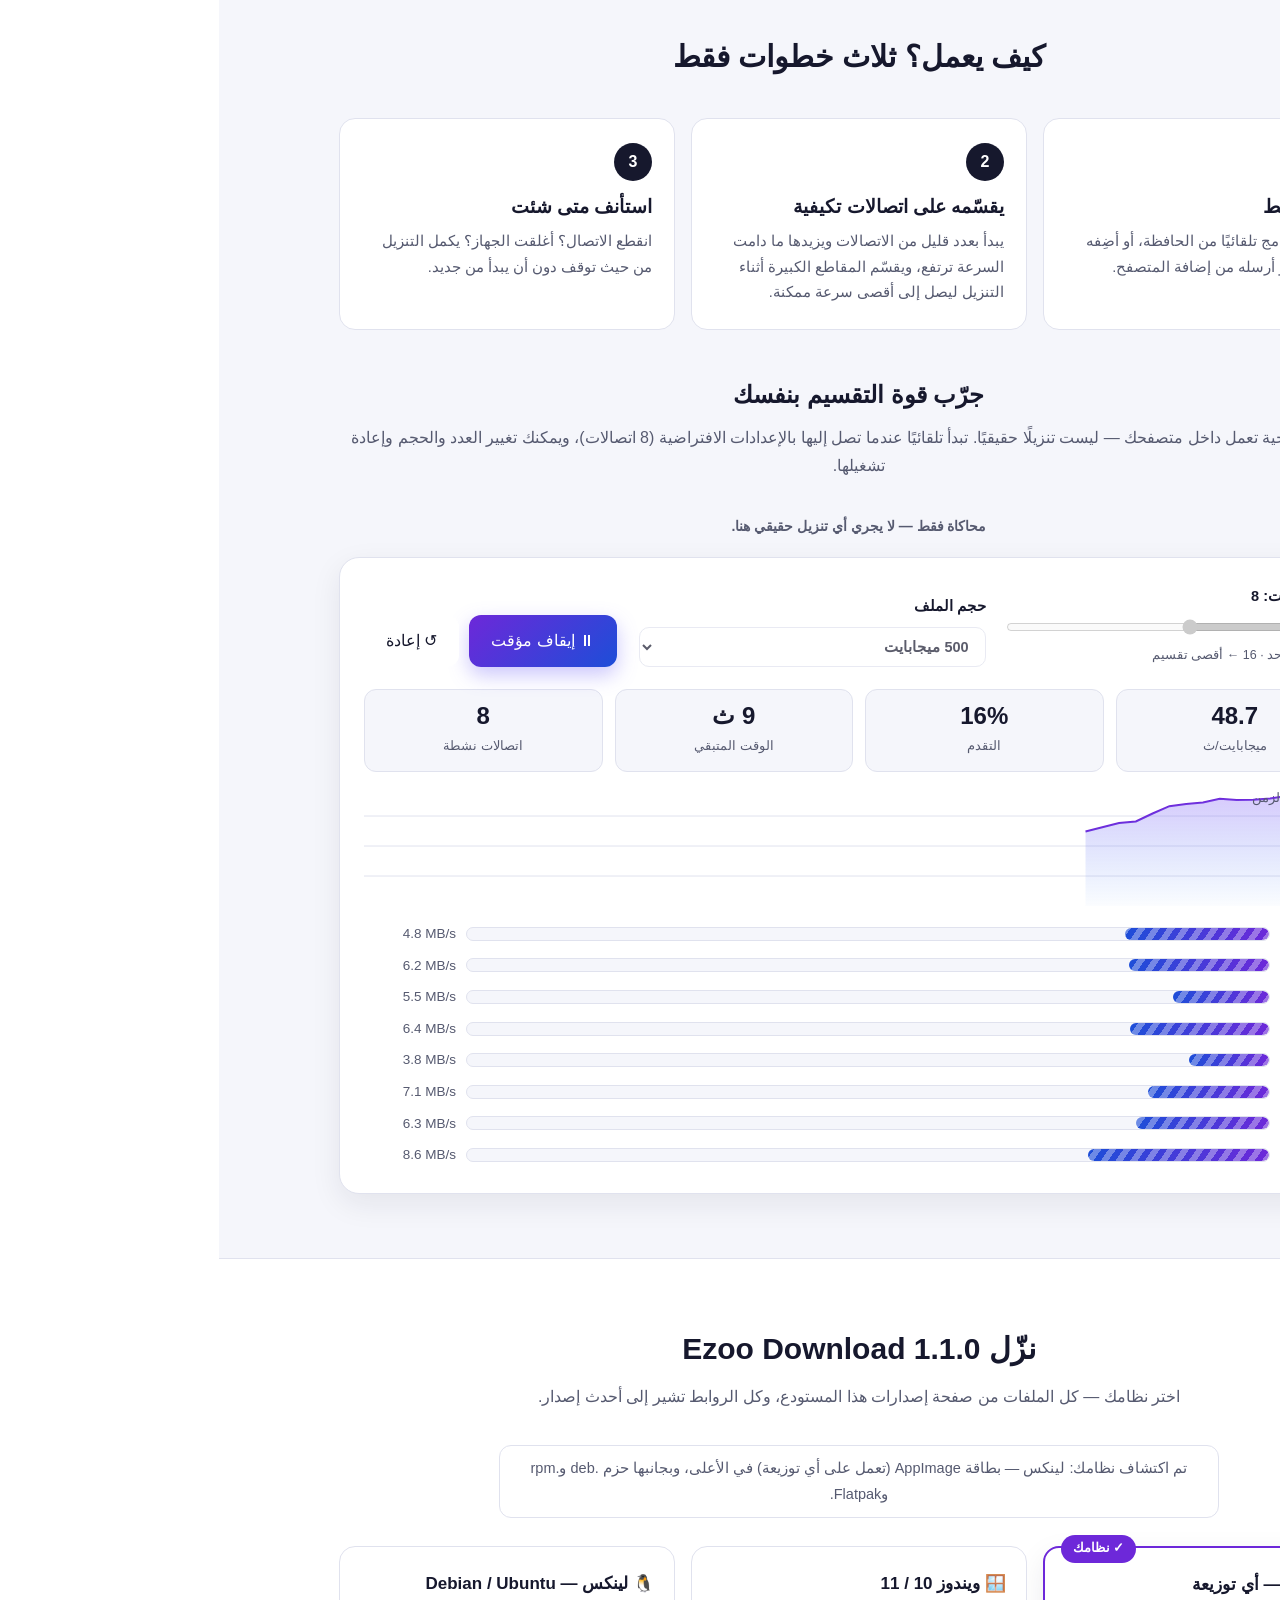
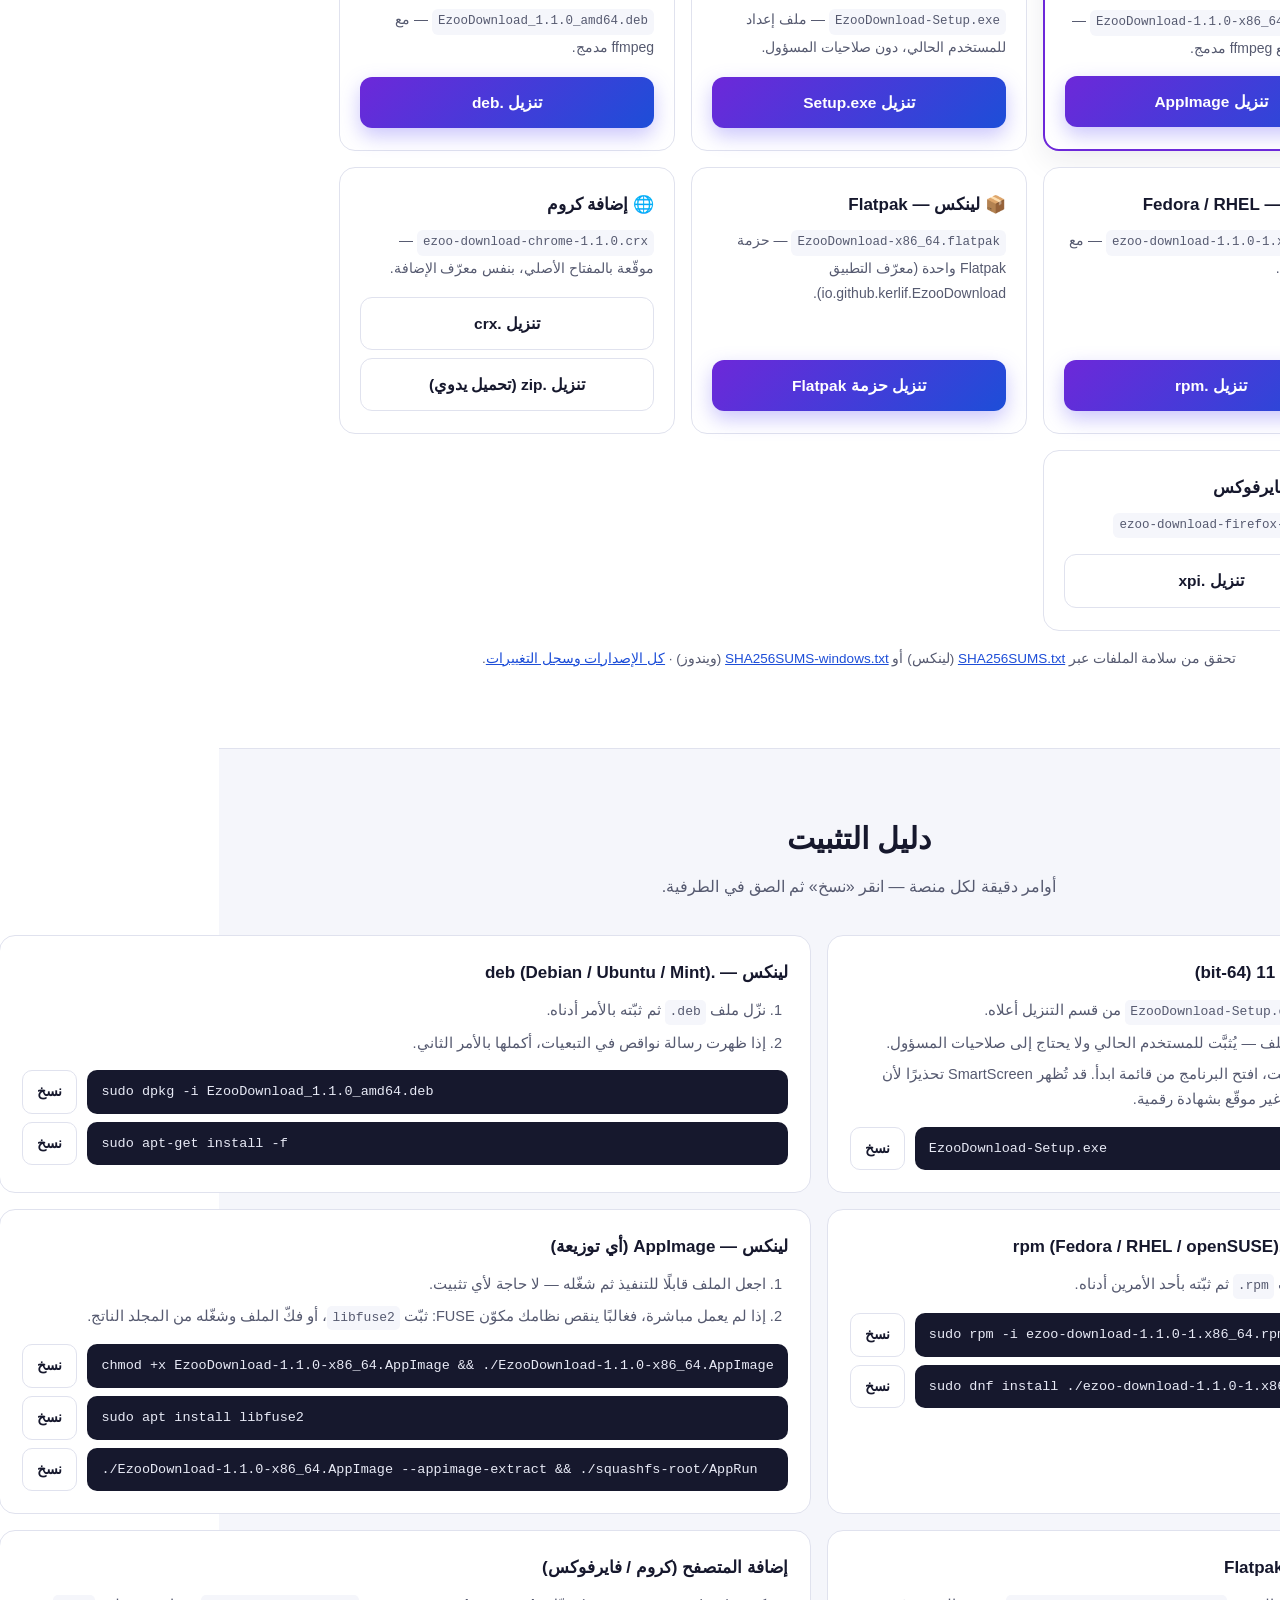
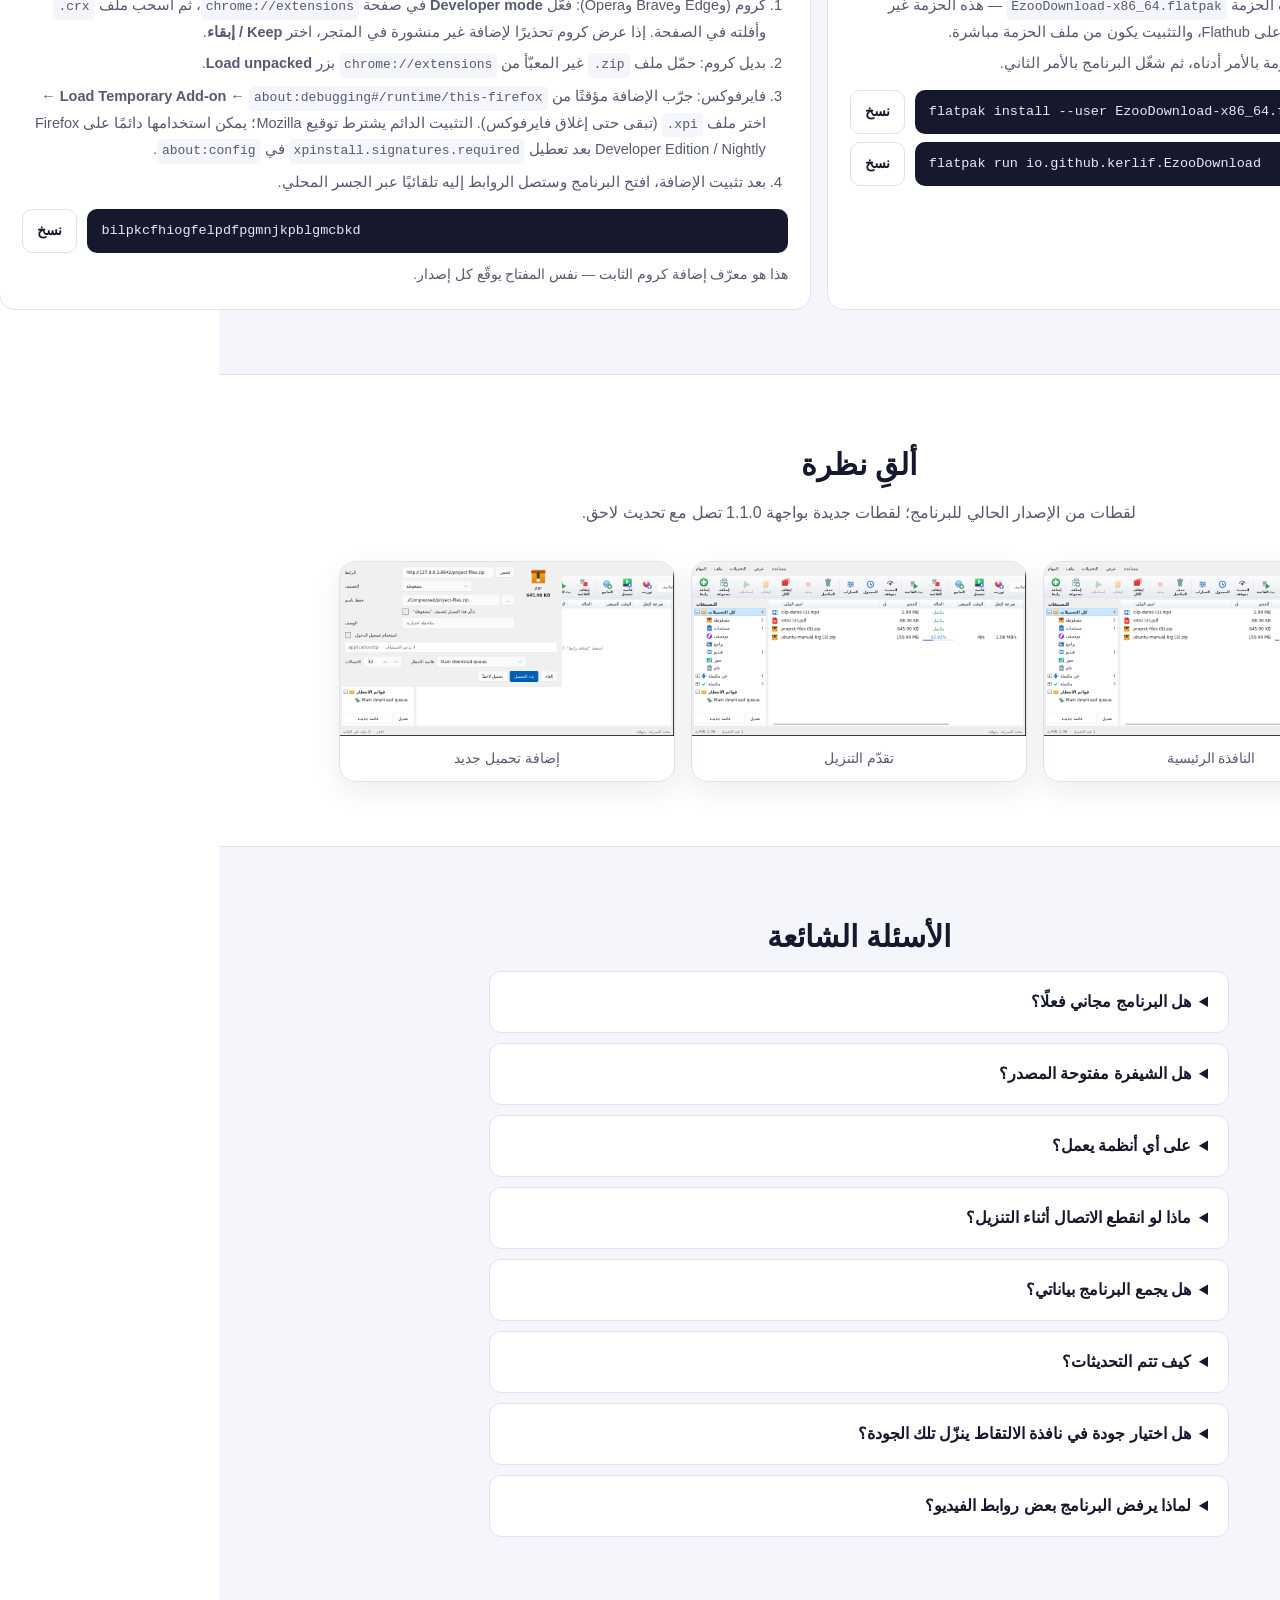
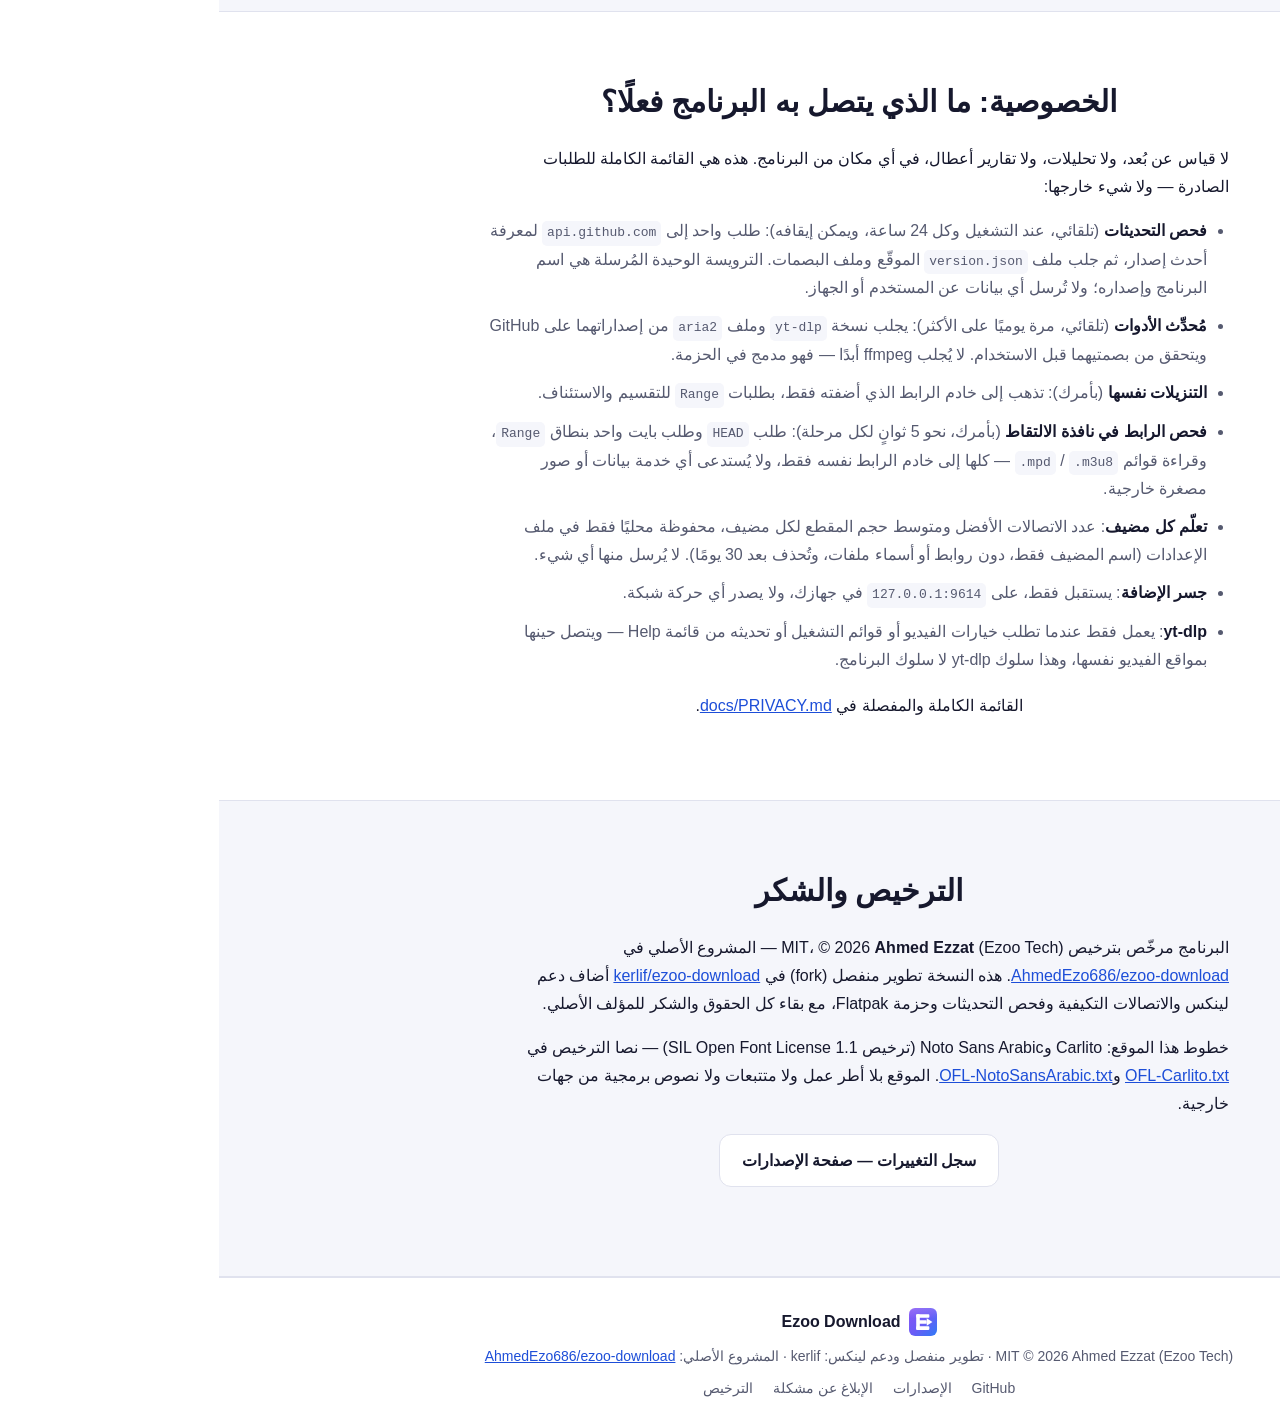
==== commit 0b0cc0bf: "docs: redesign website for v1.1.0, bilingual and themed (Phase 9)" ====
--- a/docs/index.html
+++ b/docs/index.html
@@ -1,276 +1,377 @@
 <!DOCTYPE html>
-<html lang="ar" dir="rtl">
+<html lang="ar" dir="rtl" data-theme="light">
 <head>
 <meta charset="UTF-8" />
 <meta name="viewport" content="width=device-width, initial-scale=1.0" />
-<title>Ezoo Download — مدير تنزيلات مجاني ومفتوح المصدر</title>
-<meta name="description" content="Ezoo Download: مدير تنزيلات سريع، مجاني، ومفتوح المصدر لويندوز ولينكس. تقسيم الاتصالات، استئناف التنزيل، إضافة للمتصفح، وffmpeg مدمج." />
+<title data-i18n-title="meta.title">Ezoo Download — مدير تنزيلات مجاني ومفتوح المصدر</title>
+<meta name="description" data-i18n-content="meta.description" content="Ezoo Download: مدير تنزيلات سريع، مجاني، ومفتوح المصدر لويندوز ولينكس. اتصالات تكيفية، استئناف التنزيل، إضافة للمتصفح، وffmpeg مدمج." />
 <link rel="icon" type="image/svg+xml" href="assets/logo.svg" />
 <link rel="stylesheet" href="style.css" />
 <script src="script.js" defer></script>
 </head>
 <body>
+<a class="skip-link" href="#main" data-i18n="a11y.skip">تخطَّ إلى المحتوى الرئيسي</a>
 
 <header class="site-header">
   <div class="wrap header-inner">
-    <a class="brand" href="#">
-      <img src="assets/logo.svg" alt="شعار Ezoo Download" width="36" height="36" />
+    <a class="brand" href="#top">
+      <img src="assets/logo.svg" alt="Ezoo Download" data-i18n-alt="brand.alt" width="36" height="36" />
       <span>Ezoo Download</span>
     </a>
-    <nav class="main-nav">
-      <a href="#features">المزايا</a>
-      <a href="#how">كيف يعمل</a>
-      <a href="#demo">جرّب</a>
-      <a href="#screenshots">لقطات</a>
-      <a href="#download">تنزيل</a>
-      <a href="#faq">الأسئلة</a>
+    <nav class="main-nav" aria-label="Ezoo Download">
+      <a href="#features" data-i18n="nav.features">المزايا</a>
+      <a href="#how" data-i18n="nav.how">كيف يعمل</a>
+      <a href="#download" data-i18n="nav.downloads">تنزيل</a>
+      <a href="#install" data-i18n="nav.install">التثبيت</a>
+      <a href="#screenshots" data-i18n="nav.screenshots">لقطات</a>
+      <a href="#faq" data-i18n="nav.faq">الأسئلة</a>
+      <a href="#privacy" data-i18n="nav.privacy">الخصوصية</a>
     </nav>
-    <a class="github-btn" href="https://github.com/kerlif/ezoo-download" target="_blank" rel="noopener">GitHub</a>
+    <div class="header-controls">
+      <div class="lang-switch" role="group" aria-label="Language / اللغة">
+        <button type="button" id="lang-ar" aria-pressed="true">العربية</button>
+        <button type="button" id="lang-en" aria-pressed="false">English</button>
+      </div>
+      <button type="button" id="theme-toggle" aria-pressed="false"><span aria-hidden="true">☾</span> <span data-i18n="theme.dark">داكن</span></button>
+      <a class="github-btn" href="https://github.com/kerlif/ezoo-download" target="_blank" rel="noopener">GitHub</a>
+    </div>
   </div>
 </header>
 
-<main>
+<main id="main">
   <!-- Hero -->
-  <section class="hero">
+  <section class="hero" id="top" aria-labelledby="hero-title">
     <div class="hero-decor" aria-hidden="true"><span>↓</span><span>↓</span><span>↓</span><span>↓</span></div>
     <div class="wrap hero-inner">
       <div class="hero-text">
-        <p class="version-badge">الإصدار 1.0.7 &nbsp;•&nbsp; مجاني 100% &nbsp;•&nbsp; مفتوح المصدر</p>
-        <h1>مدير تنزيلات سريع،<br />مجاني، ومفتوح المصدر.</h1>
-        <p class="hero-sub">قسّم ملفاتك على اتصالات متعددة، واستأنف التنزيل من حيث توقف، والتقط الروابط من المتصفح بضغطة واحدة — على ويندوز ولينكس، دون اشتراكات ودون إعلانات.</p>
+        <p class="version-badge" data-i18n="hero.badge">الإصدار 1.1.0 &nbsp;•&nbsp; مجاني 100% &nbsp;•&nbsp; مفتوح المصدر</p>
+        <h1 id="hero-title" data-i18n-html="hero.title">مدير تنزيلات سريع،<br />مجاني، ومفتوح المصدر.</h1>
+        <p class="hero-sub" data-i18n="hero.sub">اتصالات تتكيف مع ما يقدمه الخادم فعلًا، وحجم وجودة ظاهران قبل التأكيد، والتقاط الروابط من المتصفح بضغطة واحدة — على ويندوز ولينكس، دون اشتراكات ودون إعلانات.</p>
         <div class="hero-buttons">
-          <a class="btn btn-primary" href="https://github.com/kerlif/ezoo-download/releases/download/v1.0.7/EzooDownload_1.0.7_amd64.deb">⬇ تنزيل للينكس (.deb)</a>
-          <a class="btn btn-ghost" href="https://github.com/kerlif/ezoo-download/releases/tag/v1.0.7">كل الإصدارات</a>
+          <a class="btn btn-primary" href="#download" data-i18n="hero.primary">⬇ تنزيل Ezoo Download</a>
+          <a class="btn btn-ghost" href="https://github.com/kerlif/ezoo-download/releases" data-i18n="hero.secondary">كل الإصدارات وسجل التغييرات</a>
         </div>
-        <p class="hero-note">نسخ لينكس تتضمن ffmpeg مدمجًا — لا حاجة لتثبيت أي شيء إضافي. تحقق من البصمات في <a href="https://github.com/kerlif/ezoo-download/releases/download/v1.0.7/SHA256SUMS.txt">SHA256SUMS.txt</a>.</p>
+        <p class="hero-note" data-i18n-html="hero.note">نسخ لينكس تتضمن ffmpeg مدمجًا — لا حاجة لتثبيت أي شيء إضافي. تحقق من البصمات في <a href="https://github.com/kerlif/ezoo-download/releases/latest/download/SHA256SUMS.txt">SHA256SUMS.txt</a>.</p>
       </div>
       <div class="hero-shot">
         <div class="browser-frame">
-          <div class="browser-bar"><span></span><span></span><span></span></div>
-          <img src="screenshots/01-main-ar.png" alt="واجهة Ezoo Download الرئيسية" />
+          <div class="browser-bar" aria-hidden="true"><span></span><span></span><span></span></div>
+          <img src="screenshots/01-main-ar.png" alt="النافذة الرئيسية لبرنامج Ezoo Download: قائمة التنزيلات والتصنيفات وشريط الأدوات" data-i18n-alt="hero.shot.alt" width="962" height="502" />
         </div>
       </div>
     </div>
   </section>
 
   <!-- Trust strip -->
-  <section class="strip">
+  <section class="strip" aria-label="Ezoo Download">
     <div class="wrap strip-inner">
-      <div><strong>مجاني 100%</strong><span>دون إعلانات أو اشتراكات</span></div>
-      <div><strong>مفتوح المصدر</strong><span>مكتوب من الصفر بلغة Rust</span></div>
-      <div><strong>ويندوز + لينكس</strong><span>Setup.exe وdeb وAppImage وrpm</span></div>
-      <div><strong>8 لغات</strong><span>منها العربية</span></div>
+      <div><strong data-i18n="strip.1t">مجاني 100%</strong><span data-i18n="strip.1s">دون إعلانات أو اشتراكات</span></div>
+      <div><strong data-i18n="strip.2t">مفتوح المصدر</strong><span data-i18n="strip.2s">مكتوب بلغة Rust</span></div>
+      <div><strong data-i18n="strip.3t">ويندوز + لينكس</strong><span data-i18n="strip.3s">Setup.exe وdeb وAppImage وrpm وFlatpak</span></div>
+      <div><strong data-i18n="strip.4t">8 لغات</strong><span data-i18n="strip.4s">منها العربية</span></div>
     </div>
   </section>
 
   <!-- Features -->
-  <section id="features" class="section">
-    <div class="wrap">
-      <h2>كل ما تحتاجه من مدير تنزيلات</h2>
-      <p class="section-sub">واجهة بسيطة، وأداء يصل إلى أقصى سرعة يسمح بها اتصالك.</p>
+  <section id="features" class="section" aria-labelledby="features-title">
+    <div class="wrap">
+      <h2 id="features-title" data-i18n="features.title">كل ما تحتاجه من مدير تنزيلات</h2>
+      <p class="section-sub" data-i18n="features.sub">واجهة بسيطة، وأداء يتكيف مع اتصالك والخادم الذي تحمّل منه.</p>
       <div class="cards">
         <article class="card">
-          <div class="icon"><svg viewBox="0 0 24 24"><path d="M12 3v11m0 0l-4-4m4 4l4-4M4 17v2a2 2 0 002 2h12a2 2 0 002-2v-2" fill="none" stroke="currentColor" stroke-width="2" stroke-linecap="round" stroke-linejoin="round"/></svg></div>
-          <h3>سرعة قصوى</h3>
-          <p>تقسيم كل ملف على ما يصل إلى 32 اتصالًا في الوقت نفسه.</p>
-        </article>
-        <article class="card">
-          <div class="icon"><svg viewBox="0 0 24 24"><path d="M8 5v14l11-7z" fill="none" stroke="currentColor" stroke-width="2" stroke-linejoin="round"/></svg></div>
-          <h3>استئناف حقيقي</h3>
-          <p>أوقف التنزيل وأغلق البرنامج، وسيكمل من حيث توقف عند عودتك.</p>
-        </article>
-        <article class="card">
-          <div class="icon"><svg viewBox="0 0 24 24"><rect x="3" y="4" width="18" height="14" rx="2" fill="none" stroke="currentColor" stroke-width="2"/><path d="M10 9l5 3-5 3z" fill="currentColor"/></svg></div>
-          <h3>فيديو وصوت</h3>
-          <p>من الصفحات وقوائم التشغيل، مع اختيار الجودة المناسبة لك.</p>
-        </article>
-        <article class="card">
-          <div class="icon"><svg viewBox="0 0 24 24"><circle cx="12" cy="12" r="9" fill="none" stroke="currentColor" stroke-width="2"/><path d="M3 12h18M12 3c3 3.5 3 14 0 18M12 3c-3 3.5-3 14 0 18" fill="none" stroke="currentColor" stroke-width="2"/></svg></div>
-          <h3>إضافة للمتصفح</h3>
-          <p>كروم وفايرفوكس — التقاط الروابط من الصفحة بضغطة واحدة.</p>
-        </article>
-        <article class="card">
-          <div class="icon"><svg viewBox="0 0 24 24"><path d="M3 7a2 2 0 012-2h4l2 2h8a2 2 0 012 2v8a2 2 0 01-2 2H5a2 2 0 01-2-2z" fill="none" stroke="currentColor" stroke-width="2" stroke-linejoin="round"/></svg></div>
-          <h3>تنظيم تلقائي</h3>
-          <p>كل ملف يذهب إلى مجلده حسب نوعه، دون تدخل منك.</p>
-        </article>
-        <article class="card">
-          <div class="icon"><svg viewBox="0 0 24 24"><circle cx="12" cy="12" r="9" fill="none" stroke="currentColor" stroke-width="2"/><path d="M12 7v5l3 3" fill="none" stroke="currentColor" stroke-width="2" stroke-linecap="round"/></svg></div>
-          <h3>جدولة وقوائم انتظار</h3>
-          <p>شغّل التنزيلات في موعد محدد، وأوقف الجهاز عند الانتهاء.</p>
-        </article>
-        <article class="card">
-          <div class="icon"><svg viewBox="0 0 24 24"><path d="M4 17l6-6 4 4 6-7" fill="none" stroke="currentColor" stroke-width="2" stroke-linecap="round" stroke-linejoin="round"/><path d="M20 7v3h-3" fill="none" stroke="currentColor" stroke-width="2" stroke-linecap="round" stroke-linejoin="round"/></svg></div>
-          <h3>تحديد السرعة</h3>
-          <p>حدّ عام للسرعة أو حدّ خاص بكل ملف، حسب ما يناسبك.</p>
-        </article>
-        <article class="card">
-          <div class="icon"><svg viewBox="0 0 24 24"><path d="M12 3l8 4v5c0 5-3.5 8-8 9-4.5-1-8-4-8-9V7z" fill="none" stroke="currentColor" stroke-width="2" stroke-linejoin="round"/><path d="M9 12l2 2 4-4" fill="none" stroke="currentColor" stroke-width="2" stroke-linecap="round" stroke-linejoin="round"/></svg></div>
-          <h3>خصوصيتك أولًا</h3>
-          <p>لا يجمع بياناتك ولا يرسل أي إحصاءات إلى أي جهة.</p>
-        </article>
-      </div>
-    </div>
-  </section>
-
-  <!-- How it works -->
-  <section id="how" class="section alt">
-    <div class="wrap">
-      <h2>كيف يعمل؟ ثلاث خطوات فقط</h2>
+          <div class="icon" aria-hidden="true"><svg viewBox="0 0 24 24"><path d="M4 17l6-6 4 4 6-7" fill="none" stroke="currentColor" stroke-width="2" stroke-linecap="round" stroke-linejoin="round"/><path d="M20 7v3h-3" fill="none" stroke="currentColor" stroke-width="2" stroke-linecap="round" stroke-linejoin="round"/></svg></div>
+          <h3 data-i18n="f1t">اتصالات تكيفية</h3>
+          <p data-i18n="f1d">يقيس المحرك ما يقدمه الخادم فعلًا ويعدّل عدد الاتصالات أثناء التنزيل، ويتذكر أفضل عدد لكل مضيف محليًا فقط، وينقذ المقاطع المتوقفة باتصال جديد.</p>
+        </article>
+        <article class="card">
+          <div class="icon" aria-hidden="true"><svg viewBox="0 0 24 24"><circle cx="11" cy="11" r="7" fill="none" stroke="currentColor" stroke-width="2"/><path d="M21 21l-4.3-4.3M8 11h6M11 8v6" fill="none" stroke="currentColor" stroke-width="2" stroke-linecap="round"/></svg></div>
+          <h3 data-i18n="f2t">الحجم والجودة قبل التأكيد</h3>
+          <p data-i18n="f2d">نافذة التقاط الرابط تفحص الرابط أولًا وتُظهر المدة والجودات المتاحة وحجمًا تقديريًا (من البثوث HLS وDASH أيضًا)، وترفض البثوث المحمية بنظام DRM.</p>
+        </article>
+        <article class="card">
+          <div class="icon" aria-hidden="true"><svg viewBox="0 0 24 24"><circle cx="12" cy="12" r="9" fill="none" stroke="currentColor" stroke-width="2"/><path d="M3 12h18M12 3c3 3.5 3 14 0 18M12 3c-3 3.5-3 14 0 18" fill="none" stroke="currentColor" stroke-width="2"/></svg></div>
+          <h3 data-i18n="f3t">التقاط من المتصفح</h3>
+          <p data-i18n="f3d">إضافة كروم وفايرفوكس ترسل الروابط إلى البرنامج عبر جسر محلي فقط (127.0.0.1:9614) — بضغطة واحدة من الصفحة، ودون أي خادم وسيط.</p>
+        </article>
+        <article class="card">
+          <div class="icon" aria-hidden="true"><svg viewBox="0 0 24 24"><path d="M8 5v14l11-7z" fill="none" stroke="currentColor" stroke-width="2" stroke-linejoin="round"/></svg></div>
+          <h3 data-i18n="f4t">استئناف حقيقي</h3>
+          <p data-i18n="f4d">أوقف التنزيل وأغلق البرنامج، وسيكمل من حيث توقف عند عودتك. خريطة المقاطع محفوظة، وأي خريطة تالفة تُهمل ويُعاد التخطيط من الصفر.</p>
+        </article>
+        <article class="card">
+          <div class="icon" aria-hidden="true"><svg viewBox="0 0 24 24"><rect x="3" y="4" width="18" height="14" rx="2" fill="none" stroke="currentColor" stroke-width="2"/><path d="M10 9l5 3-5 3z" fill="currentColor"/></svg></div>
+          <h3 data-i18n="f5t">فيديو وصوت</h3>
+          <p data-i18n="f5d">من الصفحات وقوائم التشغيل عبر yt-dlp — ولا يعمل إلا عندما تطلبه أنت — مع دمج الفيديو والصوت بـ ffmpeg المدمج في حزم لينكس.</p>
+        </article>
+        <article class="card">
+          <div class="icon" aria-hidden="true"><svg viewBox="0 0 24 24"><circle cx="12" cy="12" r="9" fill="none" stroke="currentColor" stroke-width="2"/><path d="M12 7v5l3 3" fill="none" stroke="currentColor" stroke-width="2" stroke-linecap="round"/></svg></div>
+          <h3 data-i18n="f6t">جدولة وقوائم انتظار</h3>
+          <p data-i18n="f6d">شغّل التنزيلات في موعد محدد، وأوقف الجهاز عند الانتهاء، ورتّب التنزيلات في قوائم انتظار.</p>
+        </article>
+        <article class="card">
+          <div class="icon" aria-hidden="true"><svg viewBox="0 0 24 24"><path d="M3 7a2 2 0 012-2h4l2 2h8a2 2 0 012 2v8a2 2 0 01-2 2H5a2 2 0 01-2-2z" fill="none" stroke="currentColor" stroke-width="2" stroke-linejoin="round"/></svg></div>
+          <h3 data-i18n="f7t">تنظيم وتحديد سرعة</h3>
+          <p data-i18n="f7d">كل ملف يذهب إلى مجلده حسب نوعه تلقائيًا، مع حدّ عام للسرعة أو حدّ خاص بكل ملف، و9 سمات منها الداكنة.</p>
+        </article>
+        <article class="card">
+          <div class="icon" aria-hidden="true"><svg viewBox="0 0 24 24"><path d="M12 3l8 4v5c0 5-3.5 8-8 9-4.5-1-8-4-8-9V7z" fill="none" stroke="currentColor" stroke-width="2" stroke-linejoin="round"/><path d="M9 12l2 2 4-4" fill="none" stroke="currentColor" stroke-width="2" stroke-linecap="round" stroke-linejoin="round"/></svg></div>
+          <h3 data-i18n="f8t">خصوصيتك أولًا</h3>
+          <p data-i18n="f8d">لا قياس عن بُعد ولا تحليلات ولا تقارير أعطال. الطلبات الصادرة الوحيدة هي تلك المذكورة في قسم الخصوصية أدناه — ولا شيء غيرها.</p>
+        </article>
+      </div>
+    </div>
+  </section>
+
+  <!-- How it works + simulator -->
+  <section id="how" class="section alt" aria-labelledby="how-title">
+    <div class="wrap">
+      <h2 id="how-title" data-i18n="how.title">كيف يعمل؟ ثلاث خطوات فقط</h2>
       <div class="steps">
-        <div class="step"><span class="step-num">1</span><h3>انسخ الرابط</h3><p>يلتقطه البرنامج تلقائيًا من الحافظة، أو أضِفه بنفسك — أو أرسله من إضافة المتصفح.</p></div>
-        <div class="step"><span class="step-num">2</span><h3>يقسّمه على اتصالات</h3><p>يحمّل الملف على اتصالات متعددة في الوقت نفسه ليصل إلى أقصى سرعة ممكنة.</p></div>
-        <div class="step"><span class="step-num">3</span><h3>استأنف متى شئت</h3><p>انقطع الاتصال؟ أغلقت الجهاز؟ يكمل التنزيل من حيث توقف دون أن يبدأ من جديد.</p></div>
-      </div>
-    </div>
-  </section>
-
-  <!-- Interactive demo: segmented download simulation -->
-  <section id="demo" class="section">
-    <div class="wrap">
-      <h2>جرّب قوة التقسيم بنفسك</h2>
-      <p class="section-sub">محاكاة توضيحية تعمل داخل متصفحك — ليست تنزيلًا حقيقيًا. تبدأ تلقائيًا عندما تصل إليها بالإعدادات الافتراضية (8 اتصالات)، ويمكنك تغيير العدد والحجم وإعادة تشغيلها.</p>
-      <div class="demo" id="demo-panel">
-        <div class="demo-controls">
-          <label class="ctl">
-            <span>عدد الاتصالات: <strong id="threads-value">8</strong></span>
-            <input type="range" id="threads" min="1" max="16" value="8" step="1" />
-            <span class="ctl-hint">1 ← اتصال واحد · 16 ← أقصى تقسيم</span>
-          </label>
-          <label class="ctl">
-            <span>حجم الملف</span>
-            <select id="filesize">
-              <option value="100">100 ميجابايت</option>
-              <option value="500" selected>500 ميجابايت</option>
-              <option value="1024">1 جيجابايت</option>
-              <option value="2560">2.5 جيجابايت</option>
-            </select>
-          </label>
-          <div class="demo-buttons">
-            <button type="button" class="btn btn-primary" id="sim-start">▶ ابدأ المحاكاة</button>
-            <button type="button" class="btn btn-ghost" id="sim-reset">↺ إعادة</button>
+        <div class="step"><span class="step-num" aria-hidden="true">1</span><h3 data-i18n="s1t">انسخ الرابط</h3><p data-i18n="s1d">يلتقطه البرنامج تلقائيًا من الحافظة، أو أضِفه بنفسك — أو أرسله من إضافة المتصفح.</p></div>
+        <div class="step"><span class="step-num" aria-hidden="true">2</span><h3 data-i18n="s2t">يقسّمه على اتصالات تكيفية</h3><p data-i18n="s2d">يبدأ بعدد قليل من الاتصالات ويزيدها ما دامت السرعة ترتفع، ويقسّم المقاطع الكبيرة أثناء التنزيل ليصل إلى أقصى سرعة ممكنة.</p></div>
+        <div class="step"><span class="step-num" aria-hidden="true">3</span><h3 data-i18n="s3t">استأنف متى شئت</h3><p data-i18n="s3d">انقطع الاتصال؟ أغلقت الجهاز؟ يكمل التنزيل من حيث توقف دون أن يبدأ من جديد.</p></div>
+      </div>
+
+      <div id="demo" class="demo-wrap">
+        <h3 id="demo-title" data-i18n="sim.title">جرّب قوة التقسيم بنفسك</h3>
+        <p class="section-sub" data-i18n="sim.sub">محاكاة توضيحية تعمل داخل متصفحك — ليست تنزيلًا حقيقيًا. تبدأ تلقائيًا عندما تصل إليها بالإعدادات الافتراضية (8 اتصالات)، ويمكنك تغيير العدد والحجم وإعادة تشغيلها.</p>
+        <p class="sim-note" role="note"><strong data-i18n="sim.note">محاكاة فقط — لا يجري أي تنزيل حقيقي هنا.</strong></p>
+        <div class="demo" id="demo-panel">
+          <div class="demo-controls">
+            <label class="ctl">
+              <span><span data-i18n="sim.threads">عدد الاتصالات:</span> <strong id="threads-value">8</strong></span>
+              <input type="range" id="threads" min="1" max="16" value="8" step="1" />
+              <span class="ctl-hint" data-i18n="sim.threads-hint">1 ← اتصال واحد · 16 ← أقصى تقسيم</span>
+            </label>
+            <label class="ctl">
+              <span data-i18n="sim.size">حجم الملف</span>
+              <select id="filesize">
+                <option value="100" data-i18n="sim.size.100">100 ميجابايت</option>
+                <option value="500" selected data-i18n="sim.size.500">500 ميجابايت</option>
+                <option value="1024" data-i18n="sim.size.1024">1 جيجابايت</option>
+                <option value="2560" data-i18n="sim.size.2560">2.5 جيجابايت</option>
+              </select>
+            </label>
+            <div class="demo-buttons">
+              <button type="button" class="btn btn-primary" id="sim-start" data-i18n="sim.start">▶ ابدأ المحاكاة</button>
+              <button type="button" class="btn btn-ghost" id="sim-reset" data-i18n="sim.reset">↺ إعادة</button>
+            </div>
           </div>
+          <div class="demo-stats" role="status" aria-live="polite">
+            <div><strong id="stat-speed">0.0</strong><span data-i18n="stat.speed">ميجابايت/ث</span></div>
+            <div><strong id="stat-progress">0%</strong><span data-i18n="stat.progress">التقدم</span></div>
+            <div><strong id="stat-eta">—</strong><span data-i18n="stat.eta">الوقت المتبقي</span></div>
+            <div><strong id="stat-active">0</strong><span data-i18n="stat.active">اتصالات نشطة</span></div>
+          </div>
+          <div class="chart-wrap">
+            <canvas id="speed-chart" height="120" role="img" data-i18n-aria="chart.aria" aria-label="رسم بياني لسرعة التنزيل أثناء المحاكاة"></canvas>
+            <span class="chart-label" data-i18n="chart.label">السرعة عبر الزمن</span>
+          </div>
+          <div class="lanes" id="lanes"></div>
+          <p class="demo-result" id="demo-result" hidden></p>
         </div>
-        <div class="demo-stats" role="status" aria-live="polite">
-          <div><strong id="stat-speed">0.0</strong><span>ميجابايت/ث</span></div>
-          <div><strong id="stat-progress">0%</strong><span>التقدم</span></div>
-          <div><strong id="stat-eta">—</strong><span>الوقت المتبقي</span></div>
-          <div><strong id="stat-active">0</strong><span>اتصالات نشطة</span></div>
-        </div>
-        <div class="chart-wrap">
-          <canvas id="speed-chart" height="120" aria-label="رسم بياني لسرعة التنزيل أثناء المحاكاة"></canvas>
-          <span class="chart-label">السرعة عبر الزمن</span>
-        </div>
-        <div class="lanes" id="lanes"></div>
-        <p class="demo-result" id="demo-result" hidden></p>
-      </div>
-    </div>
-  </section>
-
-  <!-- Alternative -->
-  <section class="section">
+      </div>
+    </div>
+  </section>
+
+  <!-- Download -->
+  <section id="download" class="section" aria-labelledby="download-title">
+    <div class="wrap">
+      <h2 id="download-title" data-i18n="dl.title">نزّل Ezoo Download 1.1.0</h2>
+      <p class="section-sub" data-i18n="dl.sub">اختر نظامك — كل الملفات من صفحة إصدارات هذا المستودع، وكل الروابط تشير إلى أحدث إصدار.</p>
+      <p class="os-note" id="os-note" role="status" data-i18n="os.unknown">تعذّر تحديد نظام تشغيلك تلقائيًا — كل المنصات مذكورة أدناه.</p>
+      <div class="dl-cards" id="dl-cards">
+        <article class="dl-card" data-os="windows">
+          <h3 data-i18n="dl.win.t">🪟 ويندوز 10 / 11</h3>
+          <p><code>EzooDownload-Setup.exe</code> <span data-i18n="dl.win.d">— ملف إعداد للمستخدم الحالي، دون صلاحيات المسؤول.</span></p>
+          <span class="detected-badge" hidden data-i18n="dl.detected">✓ نظامك</span>
+          <a class="btn btn-primary" href="https://github.com/kerlif/ezoo-download/releases/latest/download/EzooDownload-Setup.exe" data-i18n="dl.win.b">تنزيل Setup.exe</a>
+        </article>
+        <article class="dl-card" data-os="deb">
+          <h3 data-i18n="dl.deb.t">🐧 لينكس — Debian / Ubuntu</h3>
+          <p><code>EzooDownload_1.1.0_amd64.deb</code> <span data-i18n="dl.deb.d">— مع ffmpeg مدمج.</span></p>
+          <span class="detected-badge" hidden data-i18n="dl.detected">✓ نظامك</span>
+          <a class="btn btn-primary" href="https://github.com/kerlif/ezoo-download/releases/latest/download/EzooDownload_1.1.0_amd64.deb" data-i18n="dl.deb.b">تنزيل .deb</a>
+        </article>
+        <article class="dl-card" data-os="appimage">
+          <h3 data-i18n="dl.app.t">🐧 لينكس — أي توزيعة</h3>
+          <p><code>EzooDownload-1.1.0-x86_64.AppImage</code> <span data-i18n="dl.app.d">— دون تثبيت، مع ffmpeg مدمج.</span></p>
+          <span class="detected-badge" hidden data-i18n="dl.detected">✓ نظامك</span>
+          <a class="btn btn-primary" href="https://github.com/kerlif/ezoo-download/releases/latest/download/EzooDownload-1.1.0-x86_64.AppImage" data-i18n="dl.app.b">تنزيل AppImage</a>
+        </article>
+        <article class="dl-card" data-os="rpm">
+          <h3 data-i18n="dl.rpm.t">🐧 لينكس — Fedora / RHEL</h3>
+          <p><code>ezoo-download-1.1.0-1.x86_64.rpm</code> <span data-i18n="dl.rpm.d">— مع ffmpeg مدمج.</span></p>
+          <span class="detected-badge" hidden data-i18n="dl.detected">✓ نظامك</span>
+          <a class="btn btn-primary" href="https://github.com/kerlif/ezoo-download/releases/latest/download/ezoo-download-1.1.0-1.x86_64.rpm" data-i18n="dl.rpm.b">تنزيل .rpm</a>
+        </article>
+        <article class="dl-card" data-os="flatpak">
+          <h3 data-i18n="dl.flat.t">📦 لينكس — Flatpak</h3>
+          <p><code>EzooDownload-x86_64.flatpak</code> <span data-i18n="dl.flat.d">— حزمة Flatpak واحدة (معرّف التطبيق io.github.kerlif.EzooDownload).</span></p>
+          <span class="detected-badge" hidden data-i18n="dl.detected">✓ نظامك</span>
+          <a class="btn btn-primary" href="https://github.com/kerlif/ezoo-download/releases/latest/download/EzooDownload-x86_64.flatpak" data-i18n="dl.flat.b">تنزيل حزمة Flatpak</a>
+        </article>
+        <article class="dl-card" data-os="chrome">
+          <h3 data-i18n="dl.crx.t">🌐 إضافة كروم</h3>
+          <p><code>ezoo-download-chrome-1.1.0.crx</code> <span data-i18n="dl.crx.d">— موقّعة بالمفتاح الأصلي، بنفس معرّف الإضافة.</span></p>
+          <span class="detected-badge" hidden data-i18n="dl.detected">✓ نظامك</span>
+          <a class="btn btn-ghost" href="https://github.com/kerlif/ezoo-download/releases/latest/download/ezoo-download-chrome-1.1.0.crx" data-i18n="dl.crx.b">تنزيل .crx</a>
+          <a class="btn btn-ghost" href="https://github.com/kerlif/ezoo-download/releases/latest/download/ezoo-download-chrome-1.1.0.zip" data-i18n="dl.zip.b">تنزيل .zip (تحميل يدوي)</a>
+        </article>
+        <article class="dl-card" data-os="firefox">
+          <h3 data-i18n="dl.xpi.t">🦊 إضافة فايرفوكس</h3>
+          <p><code>ezoo-download-firefox-1.1.0.xpi</code></p>
+          <span class="detected-badge" hidden data-i18n="dl.detected">✓ نظامك</span>
+          <a class="btn btn-ghost" href="https://github.com/kerlif/ezoo-download/releases/latest/download/ezoo-download-firefox-1.1.0.xpi" data-i18n="dl.xpi.b">تنزيل .xpi</a>
+        </article>
+      </div>
+      <p class="hero-note center" data-i18n-html="dl.checks">تحقق من سلامة الملفات عبر <a href="https://github.com/kerlif/ezoo-download/releases/latest/download/SHA256SUMS.txt">SHA256SUMS.txt</a> (لينكس) أو <a href="https://github.com/kerlif/ezoo-download/releases/latest/download/SHA256SUMS-windows.txt">SHA256SUMS-windows.txt</a> (ويندوز) · <a href="https://github.com/kerlif/ezoo-download/releases">كل الإصدارات وسجل التغييرات</a>.</p>
+    </div>
+  </section>
+
+  <!-- Install guides -->
+  <section id="install" class="section alt" aria-labelledby="install-title">
+    <div class="wrap">
+      <h2 id="install-title" data-i18n="install.title">دليل التثبيت</h2>
+      <p class="section-sub" data-i18n="install.sub">أوامر دقيقة لكل منصة — انقر «نسخ» ثم الصق في الطرفية.</p>
+      <div class="guides">
+        <article class="guide">
+          <h3 data-i18n="g.win.t">ويندوز 10 / 11 (64-bit)</h3>
+          <ol>
+            <li data-i18n-html="g.win.1">نزّل <code>EzooDownload-Setup.exe</code> من قسم التنزيل أعلاه.</li>
+            <li data-i18n-html="g.win.2">شغّل الملف — يُثبَّت للمستخدم الحالي ولا يحتاج إلى صلاحيات المسؤول.</li>
+            <li data-i18n-html="g.win.3">بعد التثبيت، افتح البرنامج من قائمة ابدأ. قد تُظهر SmartScreen تحذيرًا لأن البرنامج غير موقّع بشهادة رقمية.</li>
+          </ol>
+          <div class="cmd-row"><code dir="ltr">EzooDownload-Setup.exe</code><button type="button" class="copy-btn" data-copy="EzooDownload-Setup.exe" data-i18n="copy.btn">نسخ</button></div>
+        </article>
+        <article class="guide">
+          <h3 data-i18n="g.deb.t">لينكس — .deb (Debian / Ubuntu / Mint)</h3>
+          <ol>
+            <li data-i18n-html="g.deb.1">نزّل ملف <code>.deb</code> ثم ثبّته بالأمر أدناه.</li>
+            <li data-i18n-html="g.deb.2">إذا ظهرت رسالة نواقص في التبعيات، أكملها بالأمر الثاني.</li>
+          </ol>
+          <div class="cmd-row"><code dir="ltr">sudo dpkg -i EzooDownload_1.1.0_amd64.deb</code><button type="button" class="copy-btn" data-copy="sudo dpkg -i EzooDownload_1.1.0_amd64.deb" data-i18n="copy.btn">نسخ</button></div>
+          <div class="cmd-row"><code dir="ltr">sudo apt-get install -f</code><button type="button" class="copy-btn" data-copy="sudo apt-get install -f" data-i18n="copy.btn">نسخ</button></div>
+        </article>
+        <article class="guide">
+          <h3 data-i18n="g.rpm.t">لينكس — .rpm (Fedora / RHEL / openSUSE)</h3>
+          <ol>
+            <li data-i18n-html="g.rpm.1">نزّل ملف <code>.rpm</code> ثم ثبّته بأحد الأمرين أدناه.</li>
+          </ol>
+          <div class="cmd-row"><code dir="ltr">sudo rpm -i ezoo-download-1.1.0-1.x86_64.rpm</code><button type="button" class="copy-btn" data-copy="sudo rpm -i ezoo-download-1.1.0-1.x86_64.rpm" data-i18n="copy.btn">نسخ</button></div>
+          <div class="cmd-row"><code dir="ltr">sudo dnf install ./ezoo-download-1.1.0-1.x86_64.rpm</code><button type="button" class="copy-btn" data-copy="sudo dnf install ./ezoo-download-1.1.0-1.x86_64.rpm" data-i18n="copy.btn">نسخ</button></div>
+        </article>
+        <article class="guide">
+          <h3 data-i18n="g.app.t">لينكس — AppImage (أي توزيعة)</h3>
+          <ol>
+            <li data-i18n-html="g.app.1">اجعل الملف قابلًا للتنفيذ ثم شغّله — لا حاجة لأي تثبيت.</li>
+            <li data-i18n-html="g.app.2">إذا لم يعمل مباشرة، فغالبًا ينقص نظامك مكوّن FUSE: ثبّت <code>libfuse2</code>، أو فكّ الملف وشغّله من المجلد الناتج.</li>
+          </ol>
+          <div class="cmd-row"><code dir="ltr">chmod +x EzooDownload-1.1.0-x86_64.AppImage &amp;&amp; ./EzooDownload-1.1.0-x86_64.AppImage</code><button type="button" class="copy-btn" data-copy="chmod +x EzooDownload-1.1.0-x86_64.AppImage &amp;&amp; ./EzooDownload-1.1.0-x86_64.AppImage" data-i18n="copy.btn">نسخ</button></div>
+          <div class="cmd-row"><code dir="ltr">sudo apt install libfuse2</code><button type="button" class="copy-btn" data-copy="sudo apt install libfuse2" data-i18n="copy.btn">نسخ</button></div>
+          <div class="cmd-row"><code dir="ltr">./EzooDownload-1.1.0-x86_64.AppImage --appimage-extract &amp;&amp; ./squashfs-root/AppRun</code><button type="button" class="copy-btn" data-copy="./EzooDownload-1.1.0-x86_64.AppImage --appimage-extract &amp;&amp; ./squashfs-root/AppRun" data-i18n="copy.btn">نسخ</button></div>
+        </article>
+        <article class="guide">
+          <h3 data-i18n="g.flat.t">لينكس — Flatpak</h3>
+          <ol>
+            <li data-i18n-html="g.flat.1">نزّل ملف الحزمة <code>EzooDownload-x86_64.flatpak</code> — هذه الحزمة غير منشورة على Flathub، والتثبيت يكون من ملف الحزمة مباشرة.</li>
+            <li data-i18n="g.flat.2">ثبّت الحزمة بالأمر أدناه، ثم شغّل البرنامج بالأمر الثاني.</li>
+          </ol>
+          <div class="cmd-row"><code dir="ltr">flatpak install --user EzooDownload-x86_64.flatpak</code><button type="button" class="copy-btn" data-copy="flatpak install --user EzooDownload-x86_64.flatpak" data-i18n="copy.btn">نسخ</button></div>
+          <div class="cmd-row"><code dir="ltr">flatpak run io.github.kerlif.EzooDownload</code><button type="button" class="copy-btn" data-copy="flatpak run io.github.kerlif.EzooDownload" data-i18n="copy.btn">نسخ</button></div>
+        </article>
+        <article class="guide">
+          <h3 data-i18n="g.ext.t">إضافة المتصفح (كروم / فايرفوكس)</h3>
+          <ol>
+            <li data-i18n-html="g.ext.1">كروم (وEdge وBrave وOpera): فعّل <strong>Developer mode</strong> في صفحة <code>chrome://extensions</code>، ثم اسحب ملف <code>.crx</code> وأفلته في الصفحة. إذا عرض كروم تحذيرًا لإضافة غير منشورة في المتجر، اختر <strong>Keep / إبقاء</strong>.</li>
+            <li data-i18n-html="g.ext.2">بديل كروم: حمّل ملف <code>.zip</code> غير المعبّأ من <code>chrome://extensions</code> بزر <strong>Load unpacked</strong>.</li>
+            <li data-i18n-html="g.ext.3">فايرفوكس: جرّب الإضافة مؤقتًا من <code>about:debugging#/runtime/this-firefox</code> ← <strong>Load Temporary Add-on</strong> ← اختر ملف <code>.xpi</code> (تبقى حتى إغلاق فايرفوكس). التثبيت الدائم يشترط توقيع Mozilla؛ يمكن استخدامها دائمًا على Firefox Developer Edition / Nightly بعد تعطيل <code>xpinstall.signatures.required</code> في <code>about:config</code>.</li>
+            <li data-i18n="g.ext.4">بعد تثبيت الإضافة، افتح البرنامج وستصل الروابط إليه تلقائيًا عبر الجسر المحلي.</li>
+          </ol>
+          <div class="cmd-row"><code dir="ltr">bilpkcfhiogfelpdfpgmnjkpblgmcbkd</code><button type="button" class="copy-btn" data-copy="bilpkcfhiogfelpdfpgmnjkpblgmcbkd" data-i18n="copy.btn">نسخ</button></div>
+          <p class="guide-note" data-i18n="g.ext.note">هذا هو معرّف إضافة كروم الثابت — نفس المفتاح يوقّع كل إصدار.</p>
+        </article>
+      </div>
+    </div>
+  </section>
+
+  <!-- Screenshots -->
+  <section id="screenshots" class="section" aria-labelledby="shots-title">
+    <div class="wrap">
+      <h2 id="shots-title" data-i18n="shots.title">ألقِ نظرة</h2>
+      <p class="section-sub" data-i18n="shots.note">لقطات من الإصدار الحالي للبرنامج؛ لقطات جديدة بواجهة 1.1.0 تصل مع تحديث لاحق.</p>
+      <div class="shots">
+        <figure><img src="screenshots/01-main-ar.png" alt="النافذة الرئيسية لبرنامج Ezoo Download بالعربية: قائمة التنزيلات الفارغة والتصنيفات على الجانب" data-i18n-alt="shots.1.alt" width="962" height="502" loading="lazy" /><figcaption data-i18n="shots.1.cap">النافذة الرئيسية</figcaption></figure>
+        <figure><img src="screenshots/02-progress-ar.png" alt="نافذة تقدم التنزيل في Ezoo Download بالعربية مع شريط التقدم والسرعة" data-i18n-alt="shots.2.alt" width="962" height="502" loading="lazy" /><figcaption data-i18n="shots.2.cap">تقدّم التنزيل</figcaption></figure>
+        <figure><img src="screenshots/03-add-dialog-ar.png" alt="نافذة إضافة تحميل جديد في Ezoo Download بالعربية مع حقل الرابط وخيارات الاتصالات" data-i18n-alt="shots.3.alt" width="962" height="502" loading="lazy" /><figcaption data-i18n="shots.3.cap">إضافة تحميل جديد</figcaption></figure>
+      </div>
+    </div>
+  </section>
+
+  <!-- FAQ -->
+  <section id="faq" class="section alt" aria-labelledby="faq-title">
     <div class="wrap narrow">
-      <h2>بديل حقيقي — مجاني ومفتوح المصدر</h2>
-      <p>يؤدي Ezoo Download ما تؤديه برامج التنزيل المدفوعة مثل IDM — تقسيم الاتصالات، واستئناف التنزيل، والتقاط الروابط من المتصفح — مجانًا، ومفتوح المصدر، ومكتوبًا من الصفر (clean room) دون نسخ كود أي برنامج آخر.</p>
-      <table class="compare">
-        <thead>
-          <tr><th></th><th>Ezoo Download</th><th>برامج التنزيل المدفوعة التقليدية</th></tr>
-        </thead>
-        <tbody>
-          <tr><td>السعر</td><td>مجاني بالكامل</td><td>اشتراك أو ترخيص مدفوع</td></tr>
-          <tr><td>الشيفرة المصدرية</td><td>مفتوحة وقابلة للمراجعة</td><td>مغلقة</td></tr>
-          <tr><td>الإعلانات</td><td>لا يوجد</td><td>حسب المنتج</td></tr>
-          <tr><td>الأنظمة</td><td>ويندوز + لينكس</td><td>ويندوز غالبًا</td></tr>
-          <tr><td>جمع البيانات</td><td>لا يجمع شيئًا</td><td>حسب سياسة المنتج</td></tr>
-        </tbody>
-      </table>
-      <p class="fineprint">Ezoo Download مشروع مستقل، غير تابع لـ IDM أو أي شركة أخرى، ولا يستخدم أيًا من أكوادها أو علاماتها.</p>
-    </div>
-  </section>
-
-  <!-- Screenshots -->
-  <section id="screenshots" class="section alt">
-    <div class="wrap">
-      <h2>ألقِ نظرة</h2>
-      <div class="shots">
-        <figure><img src="screenshots/01-main-ar.png" alt="النافذة الرئيسية" /><figcaption>النافذة الرئيسية</figcaption></figure>
-        <figure><img src="screenshots/02-progress-ar.png" alt="تقدّم التنزيل" /><figcaption>تقدّم التنزيل</figcaption></figure>
-        <figure><img src="screenshots/03-add-dialog-ar.png" alt="إضافة تحميل جديد" /><figcaption>إضافة تحميل جديد</figcaption></figure>
-      </div>
-    </div>
-  </section>
-
-  <!-- Download -->
-  <section id="download" class="section">
-    <div class="wrap">
-      <h2>نزّل Ezoo Download 1.0.7</h2>
-      <p class="section-sub">اختر نظامك — كل الملفات من صفحة الإصدارات الرسمية لهذا المستودع.</p>
-      <div class="dl-cards">
-        <article class="dl-card">
-          <h3>🪟 ويندوز 10 / 11</h3>
-          <p><code>EzooDownload-Setup.exe</code> — ملف إعداد للمستخدم الحالي، دون صلاحيات المسؤول.</p>
-          <a class="btn btn-primary" href="https://github.com/kerlif/ezoo-download/releases/download/v1.0.7/EzooDownload-Setup.exe">تنزيل Setup.exe</a>
-        </article>
-        <article class="dl-card">
-          <h3>🐧 لينكس — Debian / Ubuntu</h3>
-          <p><code>EzooDownload_1.0.7_amd64.deb</code> — مع ffmpeg مدمج.</p>
-          <a class="btn btn-primary" href="https://github.com/kerlif/ezoo-download/releases/download/v1.0.7/EzooDownload_1.0.7_amd64.deb">تنزيل .deb</a>
-        </article>
-        <article class="dl-card">
-          <h3>🐧 لينكس — أي توزيعة</h3>
-          <p><code>EzooDownload-1.0.7-x86_64.AppImage</code> — دون تثبيت.</p>
-          <a class="btn btn-primary" href="https://github.com/kerlif/ezoo-download/releases/download/v1.0.7/EzooDownload-1.0.7-x86_64.AppImage">تنزيل AppImage</a>
-        </article>
-        <article class="dl-card">
-          <h3>🐧 لينكس — Fedora / RHEL</h3>
-          <p><code>ezoo-download-1.0.7-1.x86_64.rpm</code> — مع ffmpeg مدمج.</p>
-          <a class="btn btn-primary" href="https://github.com/kerlif/ezoo-download/releases/download/v1.0.7/ezoo-download-1.0.7-1.x86_64.rpm">تنزيل .rpm</a>
-        </article>
-        <article class="dl-card">
-          <h3>🌐 إضافة كروم</h3>
-          <p>موقّعة بالمفتاح الأصلي — نفس معرّف الإضافة.</p>
-          <a class="btn btn-ghost" href="https://github.com/kerlif/ezoo-download/releases/download/v1.0.7/ezoo-download-chrome-1.0.7.crx">تنزيل .crx</a>
-        </article>
-        <article class="dl-card">
-          <h3>🦊 إضافة فايرفوكس</h3>
-          <p><code>ezoo-download-firefox-1.0.7.xpi</code></p>
-          <a class="btn btn-ghost" href="https://github.com/kerlif/ezoo-download/releases/download/v1.0.7/ezoo-download-firefox-1.0.7.xpi">تنزيل .xpi</a>
-        </article>
-      </div>
-      <p class="hero-note center">تحقق من سلامة الملفات عبر <a href="https://github.com/kerlif/ezoo-download/releases/download/v1.0.7/SHA256SUMS.txt">SHA256SUMS.txt</a> · دليل لينكس الكامل في <a href="https://github.com/kerlif/ezoo-download/blob/main/packaging/linux/README-Linux.md">المستودع</a>.</p>
-      <div class="install-cmds">
-        <h3>أوامر التثبيت السريع (لينكس) — انقر «نسخ» ثم الصق في الطرفية</h3>
-        <div class="cmd-row"><code dir="ltr">sudo dpkg -i EzooDownload_1.0.7_amd64.deb</code><button type="button" class="copy-btn" data-copy="sudo dpkg -i EzooDownload_1.0.7_amd64.deb">نسخ</button></div>
-        <div class="cmd-row"><code dir="ltr">chmod +x EzooDownload-1.0.7-x86_64.AppImage &amp;&amp; ./EzooDownload-1.0.7-x86_64.AppImage</code><button type="button" class="copy-btn" data-copy="chmod +x EzooDownload-1.0.7-x86_64.AppImage &amp;&amp; ./EzooDownload-1.0.7-x86_64.AppImage">نسخ</button></div>
-        <div class="cmd-row"><code dir="ltr">sudo rpm -i ezoo-download-1.0.7-1.x86_64.rpm</code><button type="button" class="copy-btn" data-copy="sudo rpm -i ezoo-download-1.0.7-1.x86_64.rpm">نسخ</button></div>
-      </div>
-    </div>
-  </section>
-
-  <!-- FAQ -->
-  <section id="faq" class="section alt">
+      <h2 id="faq-title" data-i18n="faq.title">الأسئلة الشائعة</h2>
+      <details>
+        <summary data-i18n="faq.1q">هل البرنامج مجاني فعلًا؟</summary>
+        <p data-i18n="faq.1a">نعم — مجاني بالكامل، دون إعلانات، ودون مزايا محجوبة خلف اشتراك.</p>
+      </details>
+      <details>
+        <summary data-i18n="faq.2q">هل الشيفرة مفتوحة المصدر؟</summary>
+        <p data-i18n-html="faq.2a">نعم. البرنامج مكتوب بلغة Rust، وترخيصه MIT، والشيفرة كاملة في <a href="https://github.com/kerlif/ezoo-download">المستودع</a>.</p>
+      </details>
+      <details>
+        <summary data-i18n="faq.3q">على أي أنظمة يعمل؟</summary>
+        <p data-i18n="faq.3a">ويندوز 10 / 11 (64-bit) ولينكس x86_64: حزم .deb و.rpm وAppImage وFlatpak. لا توجد نسخة macOS.</p>
+      </details>
+      <details>
+        <summary data-i18n="faq.4q">ماذا لو انقطع الاتصال أثناء التنزيل؟</summary>
+        <p data-i18n="faq.4a">يستأنف البرنامج من حيث توقف تلقائيًا، ويمكنك إيقافه واستئنافه يدويًا في أي وقت — حتى بعد إغلاق البرنامج وإعادة فتحه.</p>
+      </details>
+      <details>
+        <summary data-i18n="faq.5q">هل يجمع البرنامج بياناتي؟</summary>
+        <p data-i18n-html="faq.5a">لا. لا يجمع بيانات استخدام ولا يرسل إحصاءات إلى أي جهة. القائمة الكاملة للطلبات الصادرة موجودة في <a href="#privacy">قسم الخصوصية</a> أدناه.</p>
+      </details>
+      <details>
+        <summary data-i18n="faq.6q">كيف تتم التحديثات؟</summary>
+        <p data-i18n="faq.6a">يفحص البرنامج إصدارات هذا المستودع عند التشغيل وكل 24 ساعة (يمكن إيقاف الفحص من الإعدادات)، ويعرض التحديث فقط بعد التحقق من توقيع ملف version.json وبصمة الملف. نسخ .deb و.rpm وFlatpak تُعلِم فقط ولا تُحدِّث نفسها.</p>
+      </details>
+      <details>
+        <summary data-i18n="faq.7q">هل اختيار جودة في نافذة الالتقاط ينزّل تلك الجودة؟</summary>
+        <p data-i18n="faq.7a">ليس بعد: المحدد يعرض كل الجودات المتاحة مع حجم تقديري لكل منها، لكن التنزيل يأخذ أفضل جودة حاليًا. اختيار الجودة للتنزيل نفسه عملٌ مخطط له لاحقًا.</p>
+      </details>
+      <details>
+        <summary data-i18n="faq.8q">لماذا يرفض البرنامج بعض روابط الفيديو؟</summary>
+        <p data-i18n="faq.8a">البثوث المحمية بأنظمة DRM (مثل Widevine وPlayReady وFairPlay) مرفوضة عمدًا: يمنعها البرنامج ولا يحاول تجاوزها.</p>
+      </details>
+    </div>
+  </section>
+
+  <!-- Privacy -->
+  <section id="privacy" class="section" aria-labelledby="privacy-title">
     <div class="wrap narrow">
-      <h2>الأسئلة الشائعة</h2>
-      <details>
-        <summary>هل البرنامج مجاني فعلًا؟</summary>
-        <p>نعم — مجاني بالكامل، دون إعلانات، ودون مزايا محجوبة خلف اشتراك.</p>
-      </details>
-      <details>
-        <summary>هل الشيفرة مفتوحة المصدر؟</summary>
-        <p>نعم. البرنامج مكتوب من الصفر بلغة Rust دون نسخ كود أي برنامج آخر، والشيفرة كاملة في <a href="https://github.com/kerlif/ezoo-download">المستودع</a>.</p>
-      </details>
-      <details>
-        <summary>هل يعمل على لينكس؟</summary>
-        <p>نعم — .deb وAppImage و.rpm، مع أيقونة شريط وتشغيل تلقائي وffmpeg مدمج داخل الحزمة.</p>
-      </details>
-      <details>
-        <summary>ماذا لو انقطع الاتصال أثناء التنزيل؟</summary>
-        <p>يستأنف البرنامج من حيث توقف تلقائيًا، ويمكنك إيقافه واستئنافه يدويًا في أي وقت.</p>
-      </details>
-      <details>
-        <summary>هل يجمع البرنامج بياناتي؟</summary>
-        <p>لا. لا يجمع بيانات استخدام ولا يرسل إحصاءات إلى أي جهة.</p>
-      </details>
+      <h2 id="privacy-title" data-i18n="privacy.title">الخصوصية: ما الذي يتصل به البرنامج فعلًا؟</h2>
+      <p data-i18n="privacy.intro">لا قياس عن بُعد، ولا تحليلات، ولا تقارير أعطال، في أي مكان من البرنامج. هذه هي القائمة الكاملة للطلبات الصادرة — ولا شيء خارجها:</p>
+      <ul class="privacy-list">
+        <li data-i18n-html="privacy.1"><strong>فحص التحديثات</strong> (تلقائي، عند التشغيل وكل 24 ساعة، ويمكن إيقافه): طلب واحد إلى <code>api.github.com</code> لمعرفة أحدث إصدار، ثم جلب ملف <code>version.json</code> الموقّع وملف البصمات. الترويسة الوحيدة المُرسلة هي اسم البرنامج وإصداره؛ ولا تُرسل أي بيانات عن المستخدم أو الجهاز.</li>
+        <li data-i18n-html="privacy.2"><strong>مُحدِّث الأدوات</strong> (تلقائي، مرة يوميًا على الأكثر): يجلب نسخة <code>yt-dlp</code> وملف <code>aria2</code> من إصداراتهما على GitHub ويتحقق من بصمتيهما قبل الاستخدام. لا يُجلب ffmpeg أبدًا — فهو مدمج في الحزمة.</li>
+        <li data-i18n-html="privacy.3"><strong>التنزيلات نفسها</strong> (بأمرك): تذهب إلى خادم الرابط الذي أضفته فقط، بطلبات <code>Range</code> للتقسيم والاستئناف.</li>
+        <li data-i18n-html="privacy.4"><strong>فحص الرابط في نافذة الالتقاط</strong> (بأمرك، نحو 5 ثوانٍ لكل مرحلة): طلب <code>HEAD</code> وطلب بايت واحد بنطاق <code>Range</code>، وقراءة قوائم <code>.m3u8</code> / <code>.mpd</code> — كلها إلى خادم الرابط نفسه فقط، ولا يُستدعى أي خدمة بيانات أو صور مصغرة خارجية.</li>
+        <li data-i18n-html="privacy.5"><strong>تعلّم كل مضيف</strong>: عدد الاتصالات الأفضل ومتوسط حجم المقطع لكل مضيف، محفوظة محليًا فقط في ملف الإعدادات (اسم المضيف فقط، دون روابط أو أسماء ملفات، وتُحذف بعد 30 يومًا). لا يُرسل منها أي شيء.</li>
+        <li data-i18n-html="privacy.6"><strong>جسر الإضافة</strong>: يستقبل فقط، على <code>127.0.0.1:9614</code> في جهازك، ولا يصدر أي حركة شبكة.</li>
+        <li data-i18n-html="privacy.7"><strong>yt-dlp</strong>: يعمل فقط عندما تطلب خيارات الفيديو أو قوائم التشغيل أو تحديثه من قائمة Help — ويتصل حينها بمواقع الفيديو نفسها، وهذا سلوك yt-dlp لا سلوك البرنامج.</li>
+      </ul>
+      <p class="center" data-i18n-html="privacy.link">القائمة الكاملة والمفصلة في <a href="https://github.com/kerlif/ezoo-download/blob/main/docs/PRIVACY.md">docs/PRIVACY.md</a>.</p>
+    </div>
+  </section>
+
+  <!-- License + credits -->
+  <section id="license" class="section alt" aria-labelledby="license-title">
+    <div class="wrap narrow">
+      <h2 id="license-title" data-i18n="license.title">الترخيص والشكر</h2>
+      <p data-i18n-html="license.body">البرنامج مرخّص بترخيص MIT، © 2026 <strong>Ahmed Ezzat</strong> (Ezoo Tech) — المشروع الأصلي في <a href="https://github.com/AhmedEzo686/ezoo-download">AhmedEzo686/ezoo-download</a>. هذه النسخة تطوير منفصل (fork) في <a href="https://github.com/kerlif/ezoo-download">kerlif/ezoo-download</a> أضاف دعم لينكس والاتصالات التكيفية وفحص التحديثات وحزمة Flatpak، مع بقاء كل الحقوق والشكر للمؤلف الأصلي.</p>
+      <p data-i18n-html="license.fonts">خطوط هذا الموقع: Carlito وNoto Sans Arabic (ترخيص SIL Open Font License 1.1) — نصا الترخيص في <a href="assets/fonts/OFL-Carlito.txt">OFL-Carlito.txt</a> و<a href="assets/fonts/OFL-NotoSansArabic.txt">OFL-NotoSansArabic.txt</a>. الموقع بلا أطر عمل ولا متتبعات ولا نصوص برمجية من جهات خارجية.</p>
+      <p class="center"><a class="btn btn-ghost" href="https://github.com/kerlif/ezoo-download/releases" data-i18n="license.changelog">سجل التغييرات — صفحة الإصدارات</a></p>
     </div>
   </section>
 </main>
@@ -278,14 +379,15 @@
 <footer class="site-footer">
   <div class="wrap footer-inner">
     <div class="footer-brand">
-      <img src="assets/logo.svg" alt="شعار Ezoo Download" width="28" height="28" />
+      <img src="assets/logo.svg" alt="Ezoo Download" data-i18n-alt="brand.alt" width="28" height="28" />
       <span>Ezoo Download</span>
     </div>
-    <p>المشروع الأصلي: Ahmed Ezzat (Ezoo Tech) · التطوير المنفصل ودعم لينكس: kerlif · © 2026</p>
-    <nav>
+    <p data-i18n-html="footer.credits">MIT © 2026 Ahmed Ezzat (Ezoo Tech) · تطوير منفصل ودعم لينكس: kerlif · المشروع الأصلي: <a href="https://github.com/AhmedEzo686/ezoo-download">AhmedEzo686/ezoo-download</a></p>
+    <nav aria-label="Ezoo Download">
       <a href="https://github.com/kerlif/ezoo-download">GitHub</a>
-      <a href="https://github.com/kerlif/ezoo-download/releases">الإصدارات</a>
-      <a href="https://github.com/kerlif/ezoo-download/issues">الإبلاغ عن مشكلة</a>
+      <a href="https://github.com/kerlif/ezoo-download/releases" data-i18n="footer.releases">الإصدارات</a>
+      <a href="https://github.com/kerlif/ezoo-download/issues" data-i18n="footer.issues">الإبلاغ عن مشكلة</a>
+      <a href="#license" data-i18n="footer.license">الترخيص</a>
     </nav>
   </div>
 </footer>
--- a/docs/style.css
+++ b/docs/style.css
@@ -1,42 +1,132 @@
-/* Ezoo Download — project page styles. Original design, written from scratch. */
+/* Ezoo Download — project page styles. Original design, written from scratch.
+   Framework-free, vanilla CSS. Light + dark themes via [data-theme] on <html>.
+   Site type: Carlito (Latin) + Noto Sans Arabic, shipped in assets/fonts/
+   (SIL OFL 1.1); system-font fallbacks keep the page readable until the
+   font files are uploaded (see docs/README.md). */
+@font-face {
+  font-family: "Carlito";
+  src: url("assets/fonts/Carlito-Regular.woff2") format("woff2");
+  font-weight: 400;
+  font-style: normal;
+  font-display: swap;
+}
+@font-face {
+  font-family: "Carlito";
+  src: url("assets/fonts/Carlito-Bold.woff2") format("woff2");
+  font-weight: 700;
+  font-style: normal;
+  font-display: swap;
+}
+@font-face {
+  font-family: "Noto Sans Arabic";
+  src: url("assets/fonts/NotoSansArabic-Regular.woff2") format("woff2");
+  font-weight: 400;
+  font-style: normal;
+  font-display: swap;
+}
+@font-face {
+  font-family: "Noto Sans Arabic";
+  src: url("assets/fonts/NotoSansArabic-Bold.woff2") format("woff2");
+  font-weight: 700;
+  font-style: normal;
+  font-display: swap;
+}
+
 :root {
-  --violet: #8a57f5;
-  --blue: #2e7bf6;
+  --violet: #6d28d9;
+  --blue: #1d4ed8;
   --ink: #16182d;
-  --muted: #5b5e73;
-  --line: #e7e8f0;
+  --muted: #565a70;
+  --line: #e0e2ee;
   --bg: #ffffff;
+  --panel: #ffffff;
   --soft: #f5f6fb;
-  --green: #16a34a;
+  --link: #1d4ed8;
+  --badge-fg: #6d28d9;
+  --code-bg: #16182d;
+  --code-fg: #e8eaf6;
+  --result-bg: #ecfdf3;
+  --result-fg: #14532d;
+  --result-line: #bbf7d0;
+  --hero-1: #f3efff;
+  --hero-2: #eef4ff;
+  --hero-3: #e8f6ff;
+  --step-bg: #16182d;
+  --step-fg: #ffffff;
+  --focus: #1d4ed8;
   --radius: 16px;
   --shadow: 0 10px 30px rgba(22, 24, 45, .08);
 }
+html[data-theme="dark"] {
+  --ink: #eceef7;
+  --muted: #aab0cc;
+  --line: #33355a;
+  --bg: #101124;
+  --panel: #1a1c33;
+  --soft: #20223c;
+  --link: #a9bdff;
+  --badge-fg: #c4b5fd;
+  --code-bg: #0b0c1a;
+  --code-fg: #e8eaf6;
+  --result-bg: #0f2c1a;
+  --result-fg: #bbf7d0;
+  --result-line: #166534;
+  --hero-1: #232347;
+  --hero-2: #1a2140;
+  --hero-3: #14273a;
+  --step-bg: #eceef7;
+  --step-fg: #101124;
+  --focus: #a9bdff;
+  --shadow: 0 10px 30px rgba(0, 0, 0, .35);
+}
+
 * { box-sizing: border-box; }
 html { scroll-behavior: smooth; }
 body {
   margin: 0;
-  font-family: "Segoe UI", Tahoma, Arial, sans-serif;
+  font-family: "Noto Sans Arabic", "Carlito", "Segoe UI", Tahoma, Arial, sans-serif;
   color: var(--ink);
   background: var(--bg);
   line-height: 1.75;
 }
 img { max-width: 100%; height: auto; }
-a { color: var(--blue); }
+a { color: var(--link); }
+code { font-family: "Carlito", Consolas, monospace; }
 .wrap { max-width: 1080px; margin: 0 auto; padding: 0 20px; }
 .wrap.narrow { max-width: 780px; }
+
+:focus-visible { outline: 3px solid var(--focus); outline-offset: 2px; border-radius: 4px; }
+
+.skip-link {
+  position: absolute; top: -48px; inset-inline-start: 16px; z-index: 100;
+  background: var(--ink); color: var(--bg); padding: 10px 18px; border-radius: 10px;
+  font-weight: 700; text-decoration: none;
+}
+.skip-link:focus { top: 10px; color: var(--bg); }
 
 /* Header */
 .site-header {
   position: sticky; top: 0; z-index: 10;
-  background: rgba(255, 255, 255, .92);
-  backdrop-filter: blur(8px);
+  background: var(--bg);
   border-bottom: 1px solid var(--line);
 }
-.header-inner { display: flex; align-items: center; gap: 28px; height: 62px; }
+.header-inner { display: flex; align-items: center; gap: 20px; min-height: 62px; flex-wrap: wrap; padding-top: 6px; padding-bottom: 6px; }
 .brand { display: flex; align-items: center; gap: 10px; font-weight: 700; font-size: 18px; color: var(--ink); text-decoration: none; }
-.main-nav { display: flex; gap: 22px; margin-inline-start: auto; }
+.main-nav { display: flex; gap: 20px; margin-inline-start: auto; flex-wrap: wrap; }
 .main-nav a { color: var(--muted); text-decoration: none; font-size: 15px; }
 .main-nav a:hover { color: var(--ink); }
+.header-controls { display: flex; align-items: center; gap: 10px; flex-wrap: wrap; }
+.lang-switch { display: flex; border: 1px solid var(--line); border-radius: 999px; overflow: hidden; }
+.lang-switch button {
+  border: 0; background: transparent; color: var(--muted); font: inherit; font-size: 13.5px;
+  font-weight: 600; padding: 7px 13px; cursor: pointer;
+}
+.lang-switch button[aria-pressed="true"] { background: var(--ink); color: var(--bg); }
+#theme-toggle {
+  border: 1px solid var(--line); background: var(--panel); color: var(--ink);
+  border-radius: 999px; padding: 7px 14px; font: inherit; font-size: 13.5px; font-weight: 600; cursor: pointer;
+}
+#theme-toggle:hover { border-color: var(--ink); }
 .github-btn {
   border: 1px solid var(--line); border-radius: 999px; padding: 6px 16px;
   color: var(--ink); text-decoration: none; font-size: 14px; font-weight: 600;
@@ -45,17 +135,18 @@
 
 /* Hero */
 .hero {
-  background: linear-gradient(135deg, #f3efff 0%, #eef4ff 55%, #e8f6ff 100%);
+  background: linear-gradient(135deg, var(--hero-1) 0%, var(--hero-2) 55%, var(--hero-3) 100%);
   border-bottom: 1px solid var(--line);
+  position: relative; overflow: hidden;
 }
 .hero-inner {
   display: grid; grid-template-columns: 1.05fr .95fr; gap: 40px;
-  align-items: center; padding: 64px 20px 56px;
+  align-items: center; padding: 64px 20px 56px; position: relative;
 }
 .version-badge {
   display: inline-block; margin: 0 0 14px;
-  background: #fff; border: 1px solid var(--line); border-radius: 999px;
-  padding: 5px 14px; font-size: 13px; font-weight: 600; color: var(--violet);
+  background: var(--panel); border: 1px solid var(--line); border-radius: 999px;
+  padding: 5px 14px; font-size: 13px; font-weight: 600; color: var(--badge-fg);
 }
 .hero h1 { font-size: 46px; line-height: 1.25; margin: 0 0 14px; letter-spacing: -.5px; }
 .hero-sub { font-size: 18px; color: var(--muted); margin: 0 0 24px; }
@@ -65,16 +156,17 @@
 .btn {
   display: inline-block; border-radius: 12px; padding: 12px 22px;
   font-weight: 700; font-size: 15.5px; text-decoration: none; transition: transform .12s ease, box-shadow .12s ease;
+  position: relative; overflow: hidden;
 }
 .btn:hover { transform: translateY(-1px); }
 .btn-primary { background: linear-gradient(135deg, var(--violet), var(--blue)); color: #fff; box-shadow: 0 8px 20px rgba(106, 92, 246, .35); }
-.btn-ghost { background: #fff; color: var(--ink); border: 1px solid var(--line); }
+.btn-ghost { background: var(--panel); color: var(--ink); border: 1px solid var(--line); }
 .browser-frame {
-  background: #fff; border: 1px solid var(--line); border-radius: var(--radius);
+  background: var(--panel); border: 1px solid var(--line); border-radius: var(--radius);
   box-shadow: var(--shadow); overflow: hidden;
 }
 .browser-bar { display: flex; gap: 7px; padding: 11px 14px; border-bottom: 1px solid var(--line); background: var(--soft); }
-.browser-bar span { width: 11px; height: 11px; border-radius: 50%; background: #dcddef; }
+.browser-bar span { width: 11px; height: 11px; border-radius: 50%; background: #8a8da8; }
 .browser-bar span:first-child { background: #f87171; }
 .browser-bar span:nth-child(2) { background: #fbbf24; }
 .browser-bar span:nth-child(3) { background: #34d399; }
@@ -97,7 +189,7 @@
 .section-sub { text-align: center; color: var(--muted); margin: 0 0 34px; }
 .cards { display: grid; grid-template-columns: repeat(4, 1fr); gap: 16px; }
 .card {
-  background: #fff; border: 1px solid var(--line); border-radius: var(--radius);
+  background: var(--panel); border: 1px solid var(--line); border-radius: var(--radius);
   padding: 22px 20px; box-shadow: 0 2px 8px rgba(22, 24, 45, .04);
 }
 .card h3 { margin: 12px 0 6px; font-size: 17px; }
@@ -107,46 +199,72 @@
 
 /* Steps */
 .steps { display: grid; grid-template-columns: repeat(3, 1fr); gap: 16px; margin-top: 34px; }
-.step { background: #fff; border: 1px solid var(--line); border-radius: var(--radius); padding: 24px 22px; }
+.step { background: var(--panel); border: 1px solid var(--line); border-radius: var(--radius); padding: 24px 22px; }
 .step-num {
   display: inline-grid; place-items: center; width: 38px; height: 38px;
-  border-radius: 50%; background: var(--ink); color: #fff; font-weight: 700; margin-bottom: 10px;
+  border-radius: 50%; background: var(--step-bg); color: var(--step-fg); font-weight: 700; margin-bottom: 10px;
 }
 .step h3 { margin: 0 0 6px; }
 .step p { margin: 0; color: var(--muted); font-size: 14.5px; }
 
-/* Compare */
-.compare { width: 100%; border-collapse: collapse; margin: 26px 0 10px; background: #fff; border-radius: var(--radius); overflow: hidden; box-shadow: var(--shadow); }
-.compare th, .compare td { padding: 13px 16px; border-bottom: 1px solid var(--line); text-align: start; font-size: 15px; }
-.compare thead th { background: var(--ink); color: #fff; }
-.compare tbody tr:last-child td { border-bottom: none; }
-.fineprint { font-size: 13px; color: var(--muted); text-align: center; }
-
 /* Screenshots */
 .shots { display: grid; grid-template-columns: repeat(3, 1fr); gap: 16px; margin-top: 34px; }
-.shots figure { margin: 0; background: #fff; border: 1px solid var(--line); border-radius: var(--radius); overflow: hidden; box-shadow: var(--shadow); }
+.shots figure { margin: 0; background: var(--panel); border: 1px solid var(--line); border-radius: var(--radius); overflow: hidden; box-shadow: var(--shadow); }
 .shots img { display: block; }
 .shots figcaption { padding: 10px 14px; font-size: 14px; color: var(--muted); text-align: center; }
 
 /* Download cards */
-.dl-cards { display: grid; grid-template-columns: repeat(3, 1fr); gap: 16px; margin-top: 34px; }
-.dl-card { background: #fff; border: 1px solid var(--line); border-radius: var(--radius); padding: 22px 20px; display: flex; flex-direction: column; gap: 8px; }
+.os-note {
+  text-align: center; color: var(--muted); font-size: 14.5px;
+  background: var(--panel); border: 1px solid var(--line); border-radius: 12px;
+  padding: 10px 16px; max-width: 720px; margin: 0 auto 6px;
+}
+.dl-cards { display: grid; grid-template-columns: repeat(3, 1fr); gap: 16px; margin-top: 28px; }
+.dl-card { background: var(--panel); border: 1px solid var(--line); border-radius: var(--radius); padding: 22px 20px; display: flex; flex-direction: column; gap: 8px; position: relative; }
 .dl-card h3 { margin: 0; font-size: 17px; }
 .dl-card p { margin: 0 0 8px; color: var(--muted); font-size: 14px; }
 .dl-card code { font-size: 12.5px; background: var(--soft); padding: 2px 6px; border-radius: 6px; direction: ltr; display: inline-block; }
 .dl-card .btn { margin-top: auto; text-align: center; }
+.dl-card .btn + .btn { margin-top: 0; }
+.dl-card.detected { border: 2px solid var(--violet); box-shadow: var(--shadow); }
+.detected-badge {
+  position: absolute; top: -13px; inset-inline-end: 16px;
+  background: var(--violet); color: #fff; font-size: 12.5px; font-weight: 700;
+  border-radius: 999px; padding: 3px 12px;
+}
+
+/* Install guides */
+.guides { display: grid; grid-template-columns: repeat(2, 1fr); gap: 16px; margin-top: 34px; }
+.guide { background: var(--panel); border: 1px solid var(--line); border-radius: var(--radius); padding: 22px 22px; }
+.guide h3 { margin: 0 0 10px; font-size: 17px; }
+.guide ol { margin: 0 0 14px; padding-inline-start: 22px; color: var(--muted); font-size: 14.5px; }
+.guide li { margin-bottom: 6px; }
+.guide code { font-size: 13px; background: var(--soft); padding: 1px 5px; border-radius: 5px; direction: ltr; display: inline-block; }
+.guide-note { font-size: 13.5px; color: var(--muted); margin: 10px 0 0; }
+.cmd-row { display: flex; gap: 10px; align-items: center; margin-bottom: 8px; }
+.cmd-row:last-child { margin-bottom: 0; }
+.cmd-row code { flex: 1; background: var(--code-bg); color: var(--code-fg); padding: 10px 14px; border-radius: 10px; font-size: 13.5px; overflow-x: auto; white-space: nowrap; }
+.copy-btn { border: 1px solid var(--line); background: var(--panel); color: var(--ink); border-radius: 10px; padding: 9px 14px; font: inherit; font-size: 13.5px; font-weight: 600; cursor: pointer; }
+.copy-btn:hover { border-color: var(--ink); }
+.copy-btn:disabled { opacity: .7; cursor: default; }
 
 /* FAQ */
-details { background: #fff; border: 1px solid var(--line); border-radius: 12px; padding: 16px 20px; margin-bottom: 10px; }
+details { background: var(--panel); border: 1px solid var(--line); border-radius: 12px; padding: 16px 20px; margin-bottom: 10px; }
 summary { font-weight: 700; cursor: pointer; }
 details p { margin: 8px 0 0; color: var(--muted); }
+
+/* Privacy */
+.privacy-list { margin: 0 0 18px; padding-inline-start: 22px; }
+.privacy-list li { margin-bottom: 10px; color: var(--muted); }
+.privacy-list strong { color: var(--ink); }
+.privacy-list code { font-size: 13px; background: var(--soft); padding: 1px 5px; border-radius: 5px; direction: ltr; display: inline-block; }
 
 /* Footer */
 .site-footer { border-top: 1px solid var(--line); padding: 30px 0 38px; }
 .footer-inner { display: flex; flex-direction: column; align-items: center; gap: 8px; text-align: center; }
 .footer-brand { display: flex; align-items: center; gap: 8px; font-weight: 700; }
 .site-footer p { margin: 0; color: var(--muted); font-size: 14px; }
-.site-footer nav { display: flex; gap: 20px; }
+.site-footer nav { display: flex; gap: 20px; flex-wrap: wrap; justify-content: center; }
 .site-footer nav a { color: var(--muted); text-decoration: none; font-size: 14px; }
 .site-footer nav a:hover { color: var(--ink); }
 
@@ -155,16 +273,21 @@
   .hero-inner { grid-template-columns: 1fr; padding-top: 44px; }
   .hero h1 { font-size: 36px; }
   .cards, .dl-cards { grid-template-columns: repeat(2, 1fr); }
+  .guides { grid-template-columns: 1fr; }
   .strip-inner { grid-template-columns: repeat(2, 1fr); }
   .main-nav { display: none; }
+  .demo-stats { grid-template-columns: repeat(2, 1fr); }
 }
 @media (max-width: 560px) {
   .cards, .dl-cards, .steps, .shots { grid-template-columns: 1fr; }
   .hero h1 { font-size: 30px; }
+  .lane { grid-template-columns: 62px 1fr 78px; }
+  .cmd-row { flex-direction: column; align-items: stretch; }
+  .copy-btn { width: 100%; }
+  .header-inner { gap: 10px; }
 }
 
 /* ---- Interactive layer: hero decor, reveal, ripple, packets, tilt, demo ---- */
-.hero { position: relative; overflow: hidden; }
 .hero-decor { position: absolute; inset: 0; pointer-events: none; }
 .hero-decor span {
   position: absolute; font-size: 26px; font-weight: 700; line-height: 1;
@@ -175,17 +298,15 @@
 .hero-decor span:nth-child(3) { top: 22%; inset-inline-end: 7%; animation-delay: 2.6s; }
 .hero-decor span:nth-child(4) { top: 68%; inset-inline-end: 22%; font-size: 20px; animation-delay: .8s; }
 @keyframes floaty { 0%, 100% { transform: translateY(0) rotate(-4deg); } 50% { transform: translateY(-14px) rotate(5deg); } }
-.hero-inner { position: relative; }
 
 .js .reveal { opacity: 0; transform: translateY(16px); transition: opacity .55s ease, transform .55s ease; }
 .js .reveal.visible { opacity: 1; transform: none; }
 
-.btn { position: relative; overflow: hidden; }
 .ripple {
   position: absolute; border-radius: 50%; background: rgba(255, 255, 255, .45);
   transform: scale(0); pointer-events: none; animation: ripple .55s ease-out forwards;
 }
-.btn-ghost .ripple { background: rgba(138, 87, 245, .25); }
+.btn-ghost .ripple { background: rgba(109, 40, 217, .25); }
 @keyframes ripple { to { transform: scale(2.6); opacity: 0; } }
 
 .packet { position: fixed; z-index: 60; pointer-events: none; font-weight: 700; line-height: 1; will-change: transform, opacity; }
@@ -196,11 +317,14 @@
 }
 
 /* Demo: segmented-download simulator */
-.demo { background: #fff; border: 1px solid var(--line); border-radius: 20px; box-shadow: var(--shadow); padding: 26px 24px; }
+.demo-wrap { margin-top: 44px; }
+.demo-wrap h3 { text-align: center; font-size: 24px; margin: 0 0 8px; }
+.sim-note { text-align: center; color: var(--muted); margin: 0 0 18px; font-size: 14px; }
+.demo { background: var(--panel); border: 1px solid var(--line); border-radius: 20px; box-shadow: var(--shadow); padding: 26px 24px; }
 .demo-controls { display: flex; flex-wrap: wrap; gap: 22px; align-items: end; }
 .demo-controls .ctl { display: flex; flex-direction: column; gap: 8px; font-weight: 600; font-size: 14.5px; flex: 1 1 220px; }
 .demo-controls input[type="range"] { width: 100%; accent-color: var(--violet); }
-.demo-controls select { padding: 10px 12px; border: 1px solid var(--line); border-radius: 10px; font: inherit; background: #fff; }
+.demo-controls select { padding: 10px 12px; border: 1px solid var(--line); border-radius: 10px; font: inherit; background: var(--panel); color: var(--ink); }
 .ctl-hint { font-weight: 400; font-size: 12.5px; color: var(--muted); }
 .demo-buttons { display: flex; gap: 10px; }
 .demo-buttons .btn { cursor: pointer; border: none; font: inherit; }
@@ -220,24 +344,7 @@
 .lane-fill.done::after { animation: none; }
 @keyframes stripes { to { transform: translateX(-24px); } }
 .lane-speed { text-align: end; color: var(--muted); font-variant-numeric: tabular-nums; }
-.demo-result { margin: 16px 0 0; background: #ecfdf3; border: 1px solid #bbf7d0; color: #14532d; border-radius: 12px; padding: 12px 16px; font-weight: 600; }
-
-/* Install commands with copy buttons */
-.install-cmds { margin-top: 26px; background: var(--soft); border: 1px solid var(--line); border-radius: var(--radius); padding: 20px 22px; }
-.install-cmds h3 { margin: 0 0 12px; font-size: 16px; }
-.cmd-row { display: flex; gap: 10px; align-items: center; margin-bottom: 8px; }
-.cmd-row:last-child { margin-bottom: 0; }
-.cmd-row code { flex: 1; background: #16182d; color: #e8eaf6; padding: 10px 14px; border-radius: 10px; font-size: 13.5px; overflow-x: auto; white-space: nowrap; }
-.copy-btn { border: 1px solid var(--line); background: #fff; border-radius: 10px; padding: 9px 14px; font: inherit; font-size: 13.5px; font-weight: 600; cursor: pointer; }
-.copy-btn:hover { border-color: var(--ink); }
-.copy-btn:disabled { opacity: .7; cursor: default; }
-
-@media (max-width: 900px) { .demo-stats { grid-template-columns: repeat(2, 1fr); } }
-@media (max-width: 560px) {
-  .lane { grid-template-columns: 62px 1fr 78px; }
-  .cmd-row { flex-direction: column; align-items: stretch; }
-  .copy-btn { width: 100%; }
-}
+.demo-result { margin: 16px 0 0; background: var(--result-bg); border: 1px solid var(--result-line); color: var(--result-fg); border-radius: 12px; padding: 12px 16px; font-weight: 600; }
 
 @media (prefers-reduced-motion: reduce) {
   *, *::before, *::after { animation-duration: .01ms !important; animation-iteration-count: 1 !important; transition-duration: .01ms !important; }
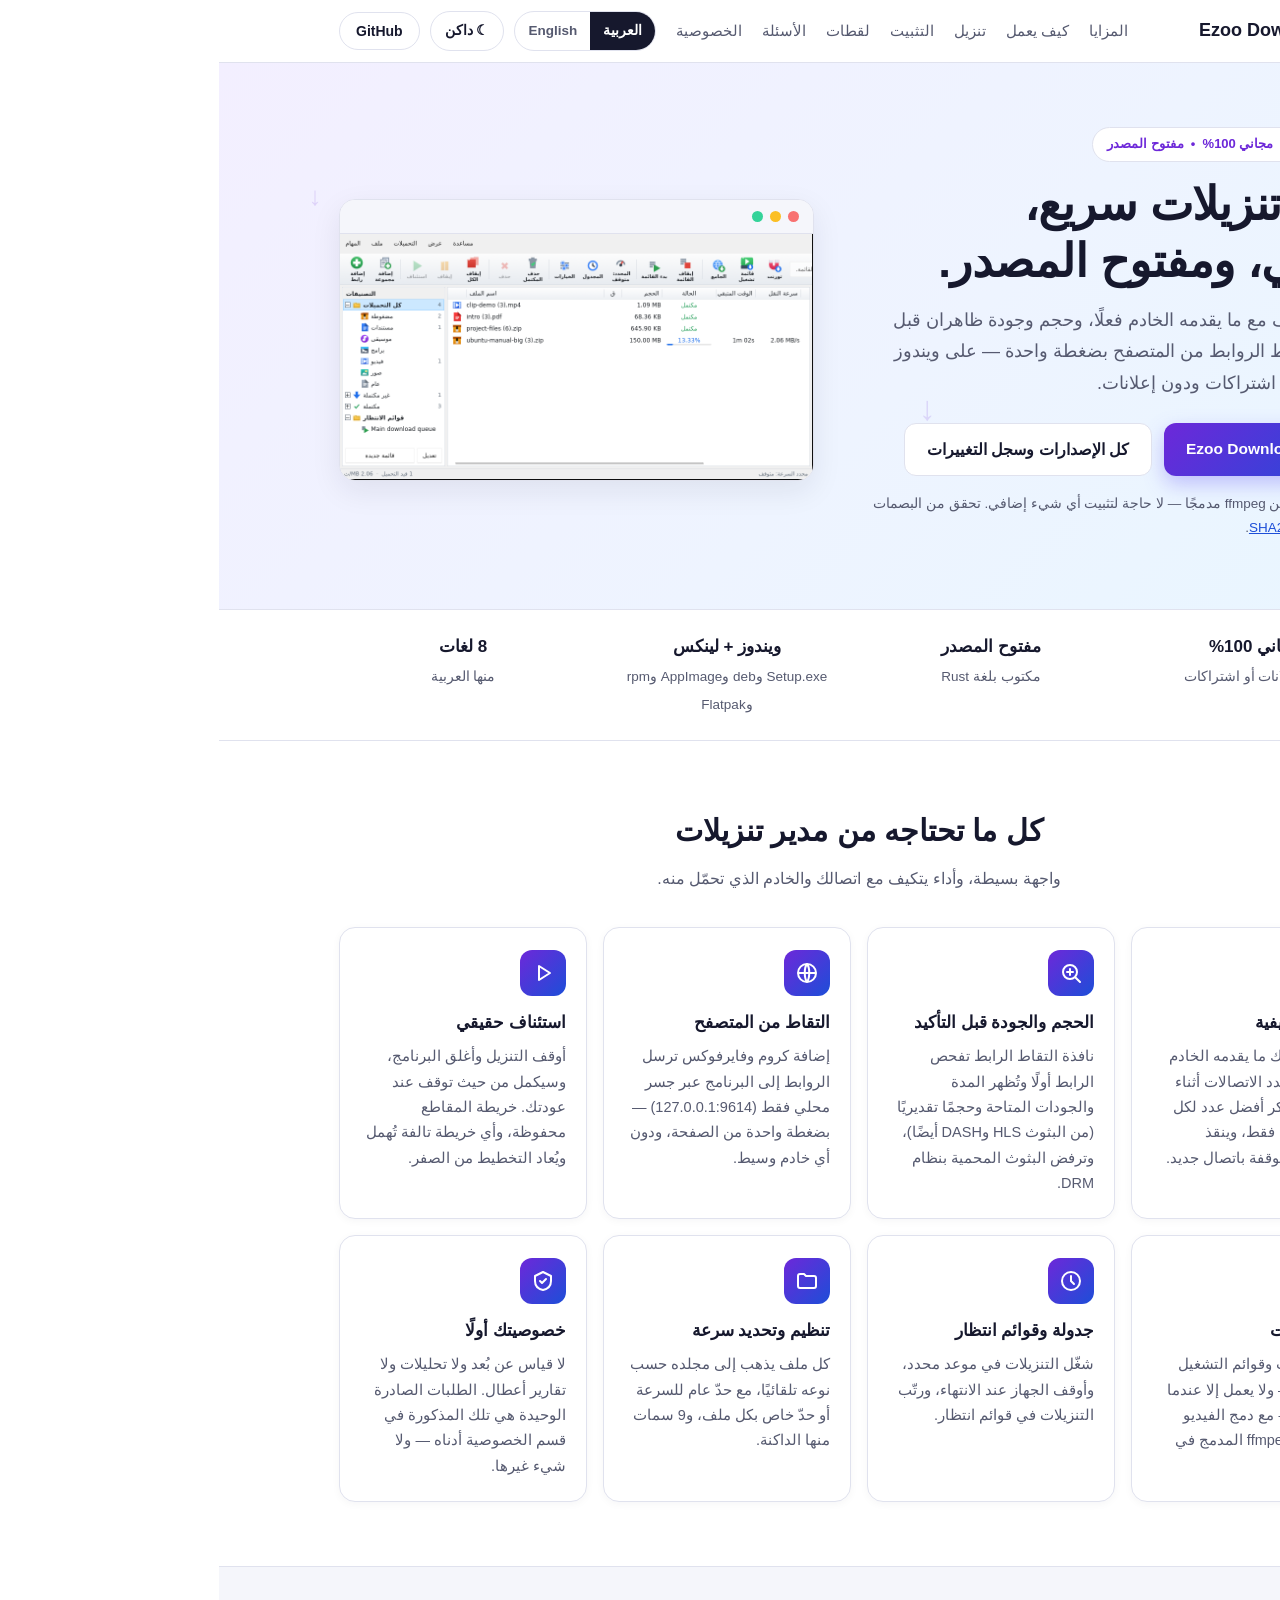
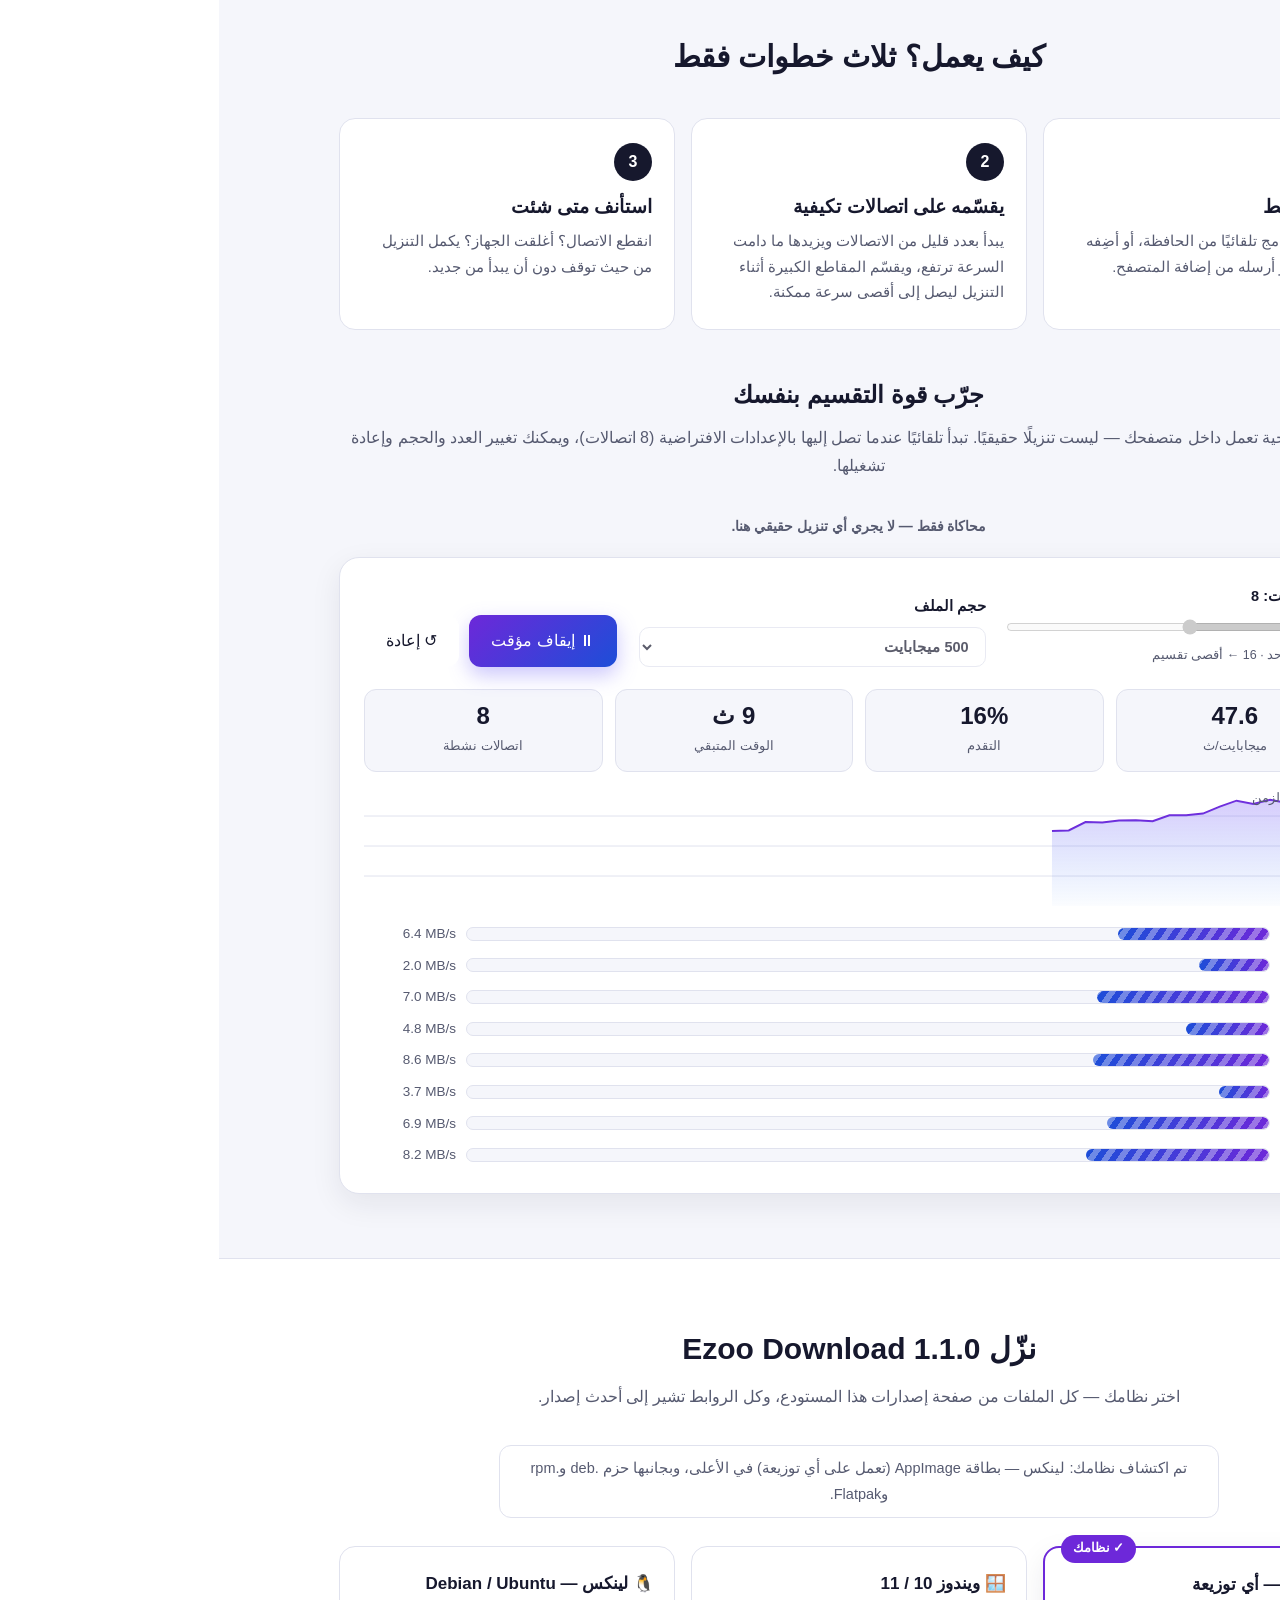
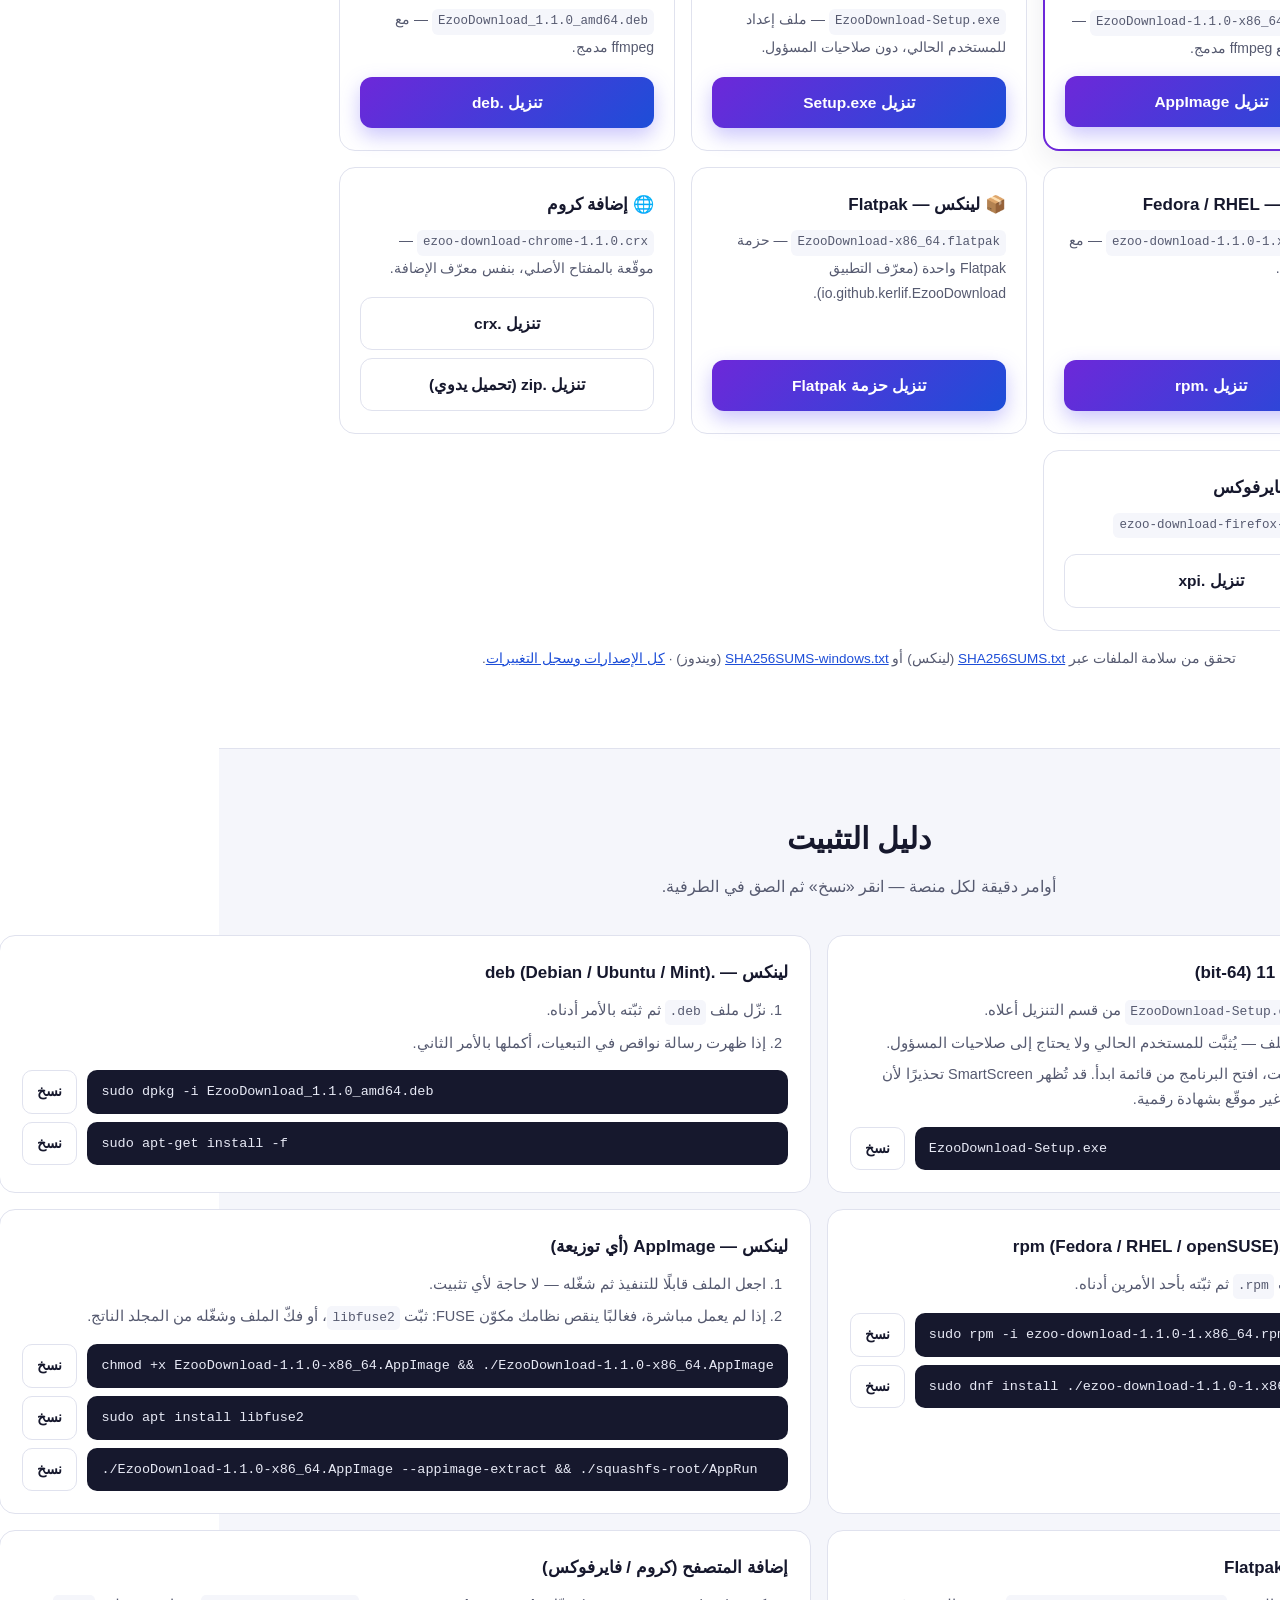
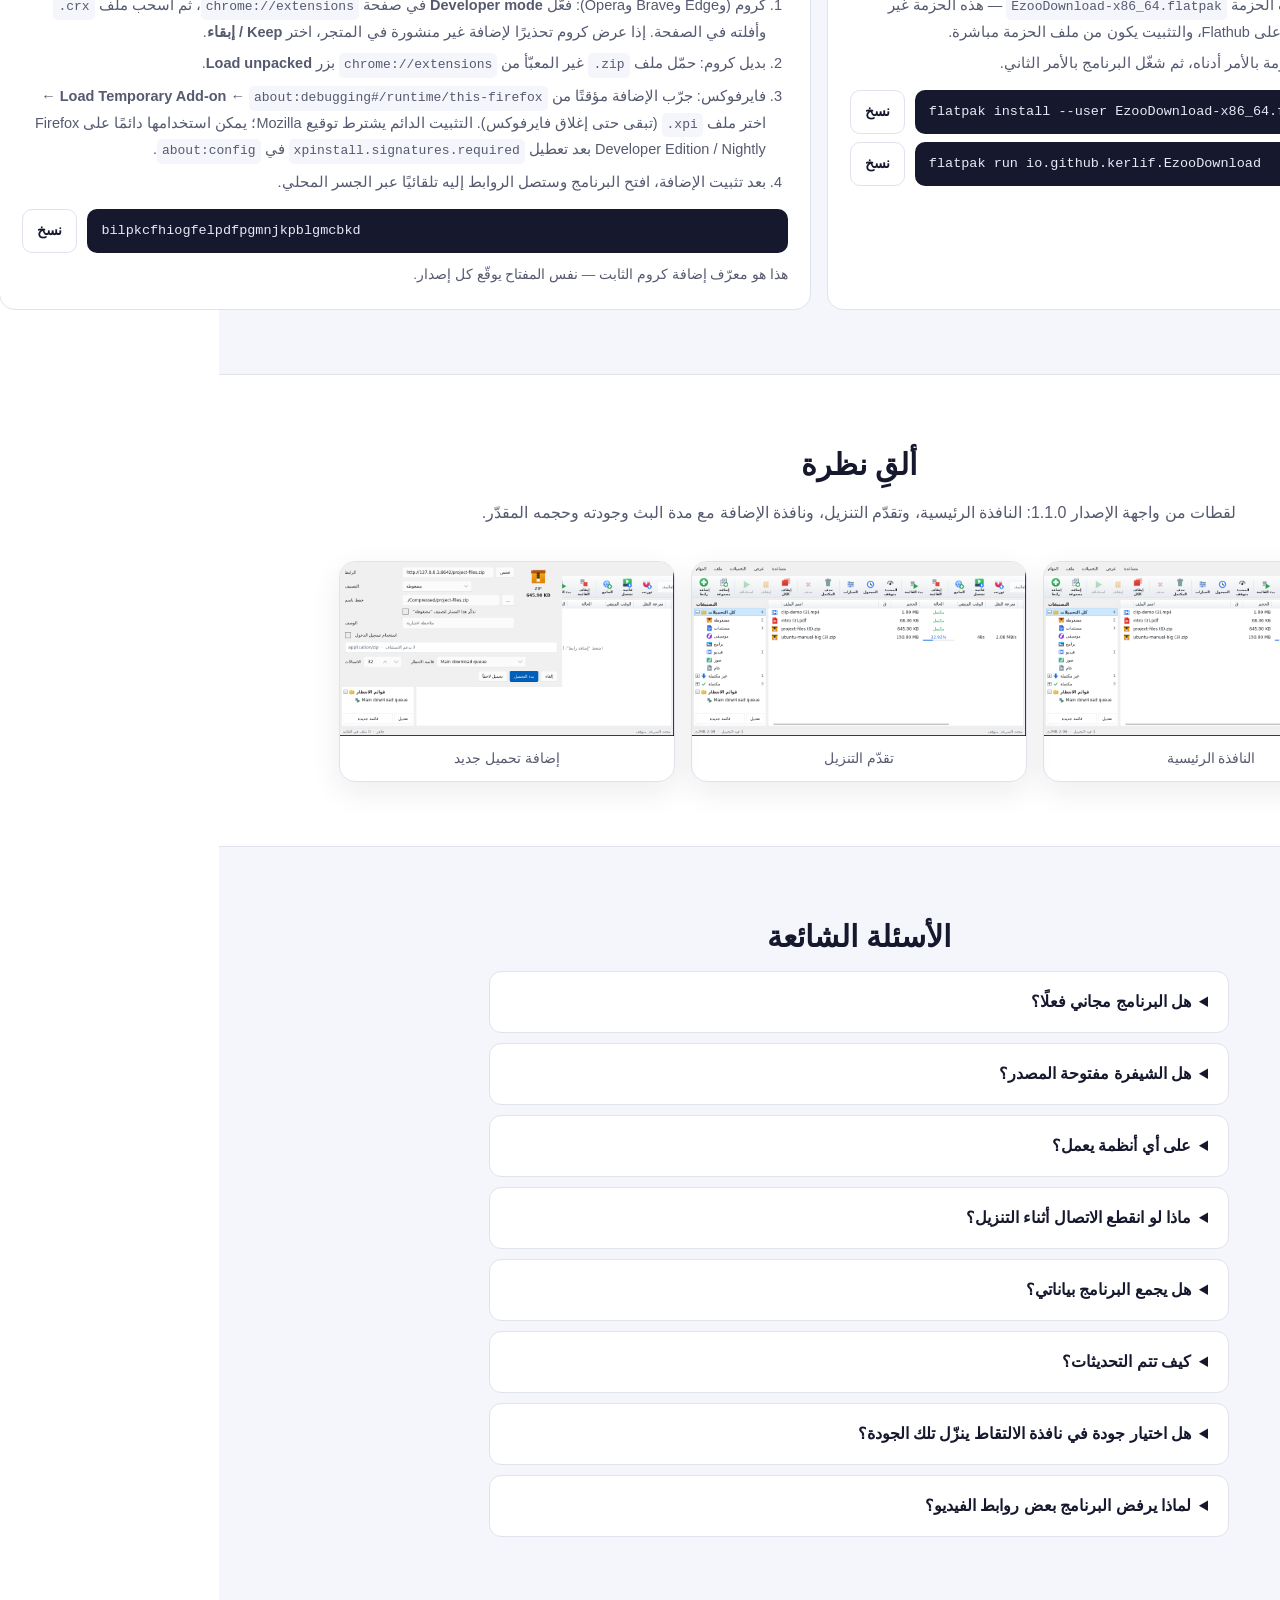
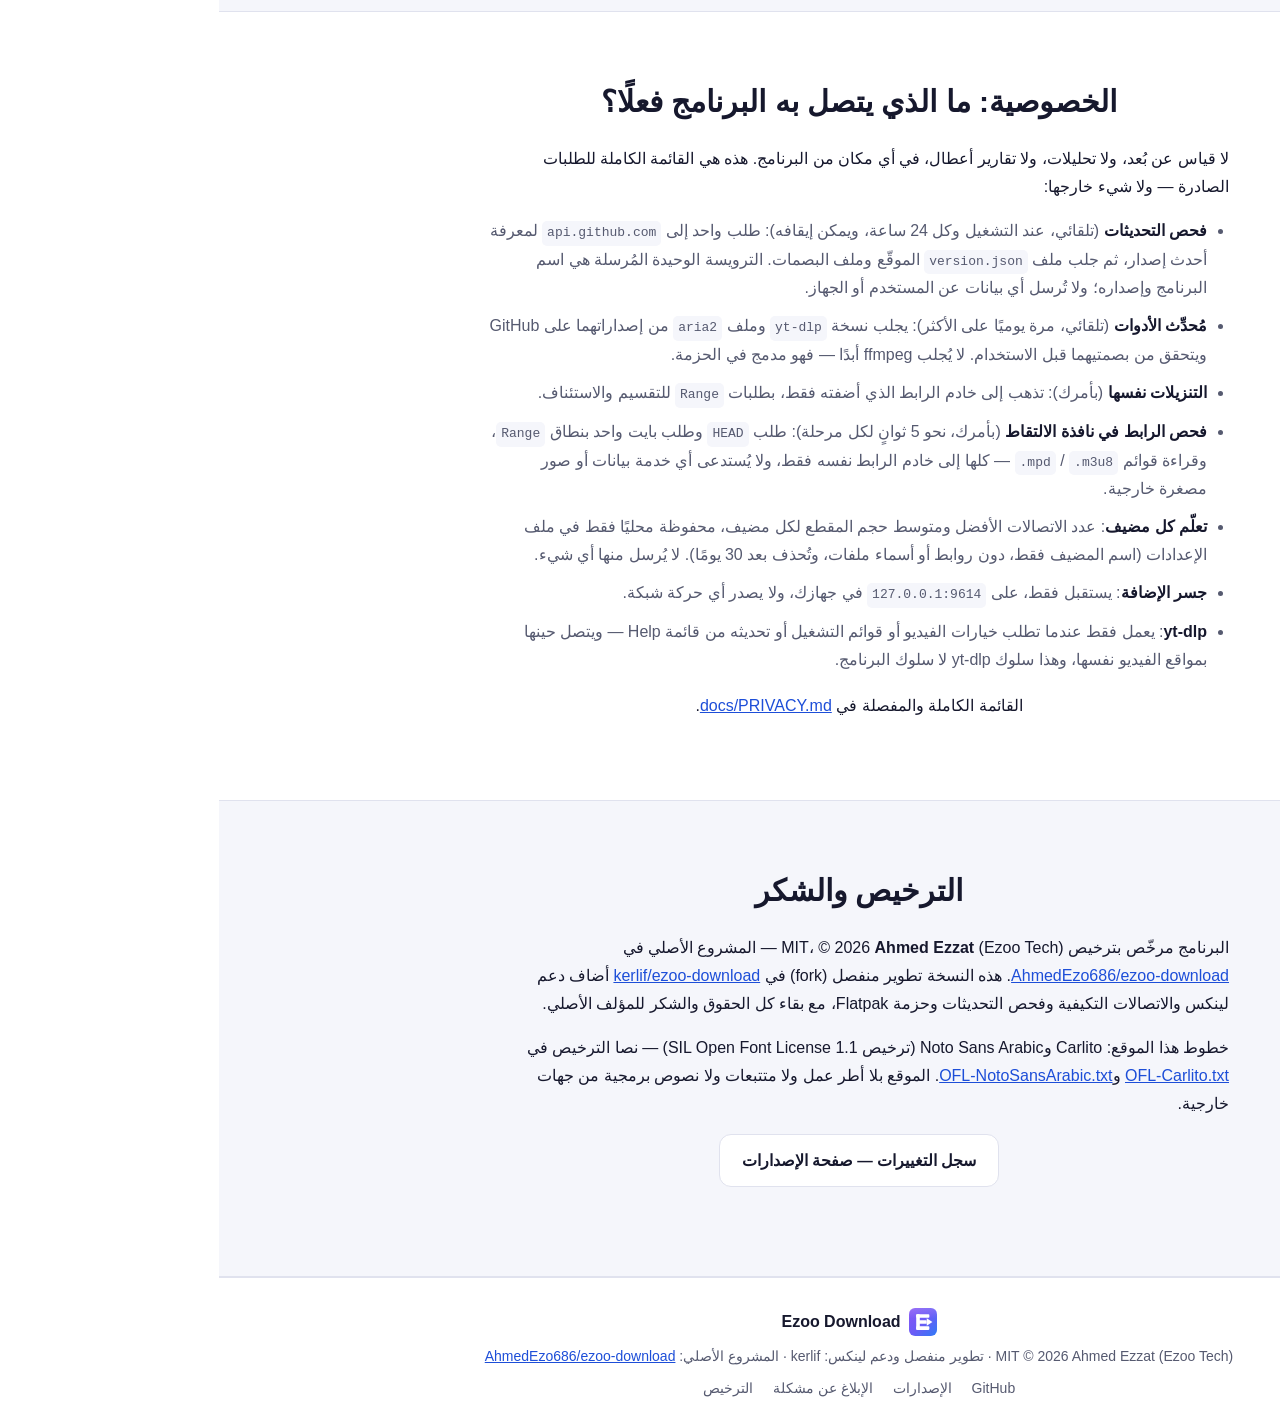
==== commit f996420a: "docs: Phase 10 screenshots inventory, release report and improvements summary" ====
--- a/docs/index.html
+++ b/docs/index.html
@@ -299,11 +299,11 @@
   <section id="screenshots" class="section" aria-labelledby="shots-title">
     <div class="wrap">
       <h2 id="shots-title" data-i18n="shots.title">ألقِ نظرة</h2>
-      <p class="section-sub" data-i18n="shots.note">لقطات من الإصدار الحالي للبرنامج؛ لقطات جديدة بواجهة 1.1.0 تصل مع تحديث لاحق.</p>
+      <p class="section-sub" data-i18n="shots.note">لقطات من واجهة الإصدار 1.1.0: النافذة الرئيسية، وتقدّم التنزيل، ونافذة الإضافة مع مدة البث وجودته وحجمه المقدّر.</p>
       <div class="shots">
         <figure><img src="screenshots/01-main-ar.png" alt="النافذة الرئيسية لبرنامج Ezoo Download بالعربية: قائمة التنزيلات الفارغة والتصنيفات على الجانب" data-i18n-alt="shots.1.alt" width="962" height="502" loading="lazy" /><figcaption data-i18n="shots.1.cap">النافذة الرئيسية</figcaption></figure>
         <figure><img src="screenshots/02-progress-ar.png" alt="نافذة تقدم التنزيل في Ezoo Download بالعربية مع شريط التقدم والسرعة" data-i18n-alt="shots.2.alt" width="962" height="502" loading="lazy" /><figcaption data-i18n="shots.2.cap">تقدّم التنزيل</figcaption></figure>
-        <figure><img src="screenshots/03-add-dialog-ar.png" alt="نافذة إضافة تحميل جديد في Ezoo Download بالعربية مع حقل الرابط وخيارات الاتصالات" data-i18n-alt="shots.3.alt" width="962" height="502" loading="lazy" /><figcaption data-i18n="shots.3.cap">إضافة تحميل جديد</figcaption></figure>
+        <figure><img src="screenshots/03-add-dialog-ar.png" alt="نافذة إضافة تحميل جديد في Ezoo Download بالعربية: بث HLS مع المدة والجودة والحجم المقدّر" data-i18n-alt="shots.3.alt" width="640" height="488" loading="lazy" /><figcaption data-i18n="shots.3.cap">إضافة تحميل جديد</figcaption></figure>
       </div>
     </div>
   </section>
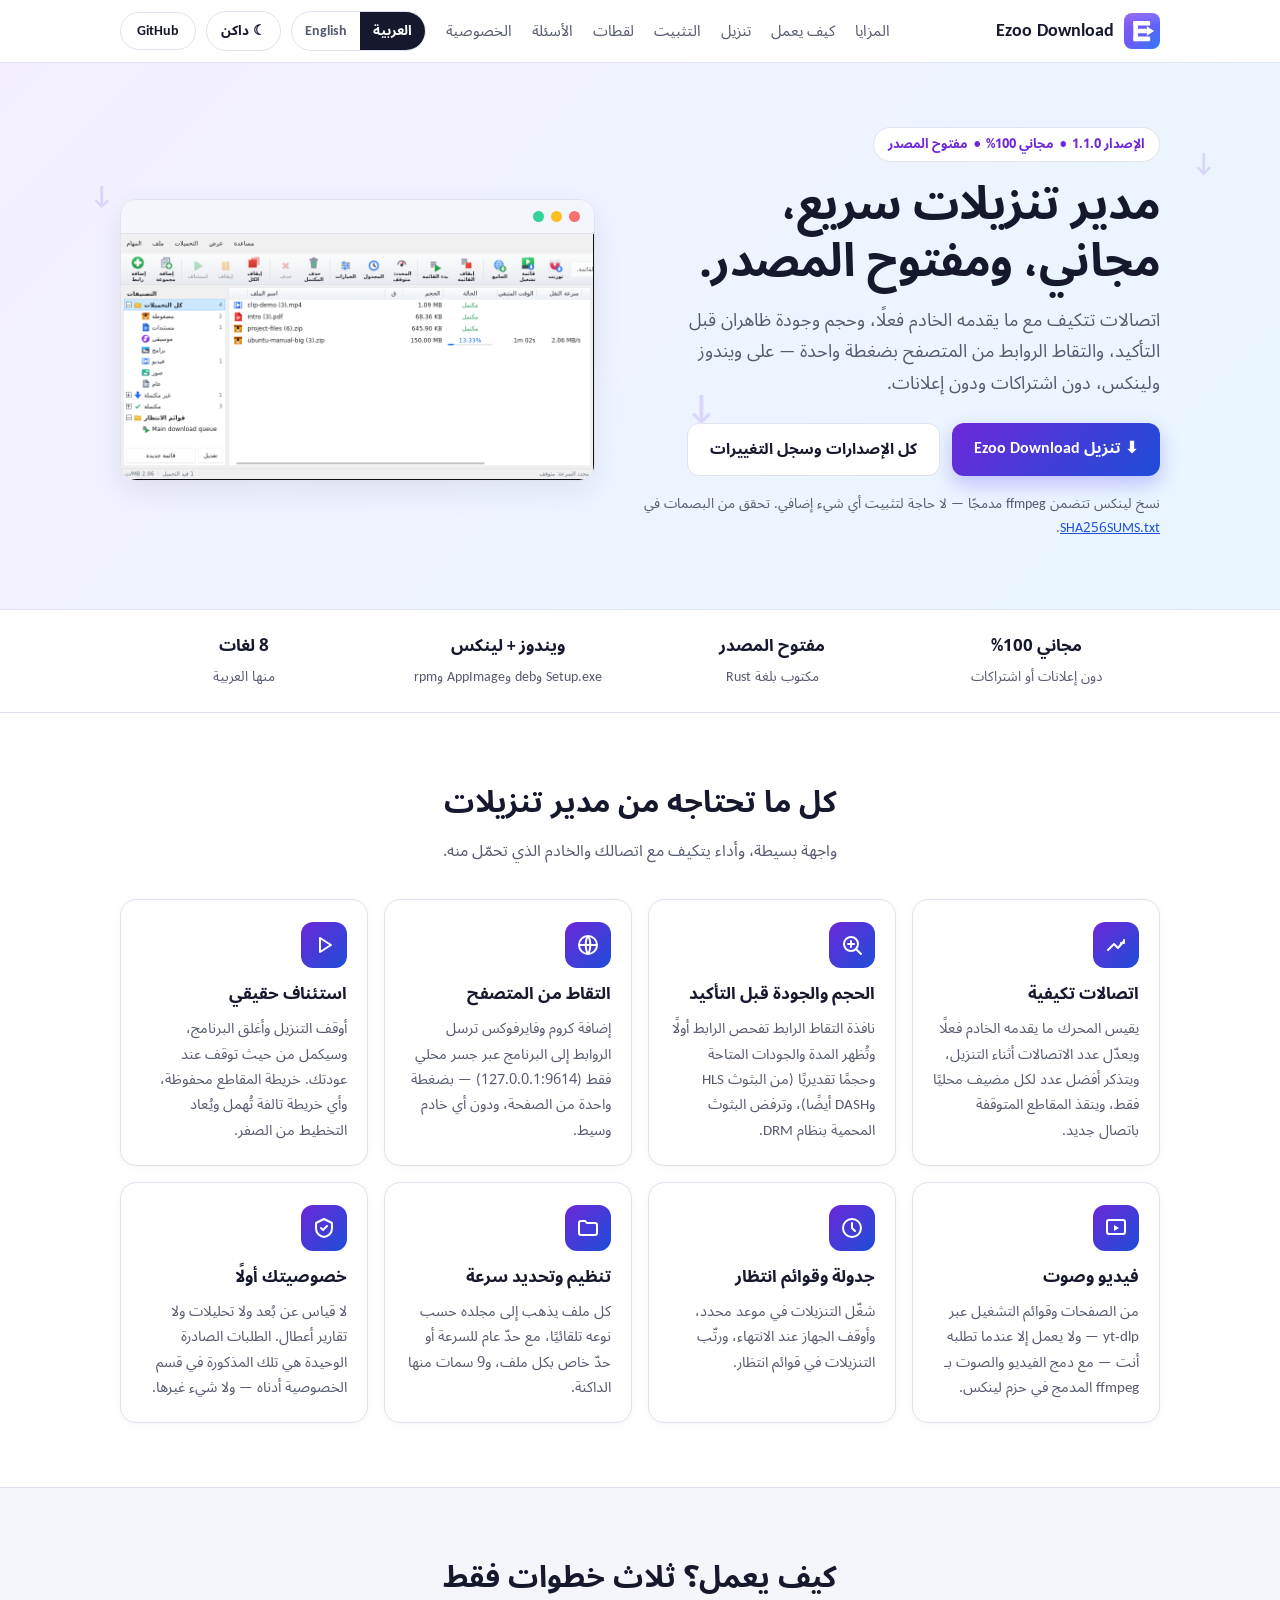
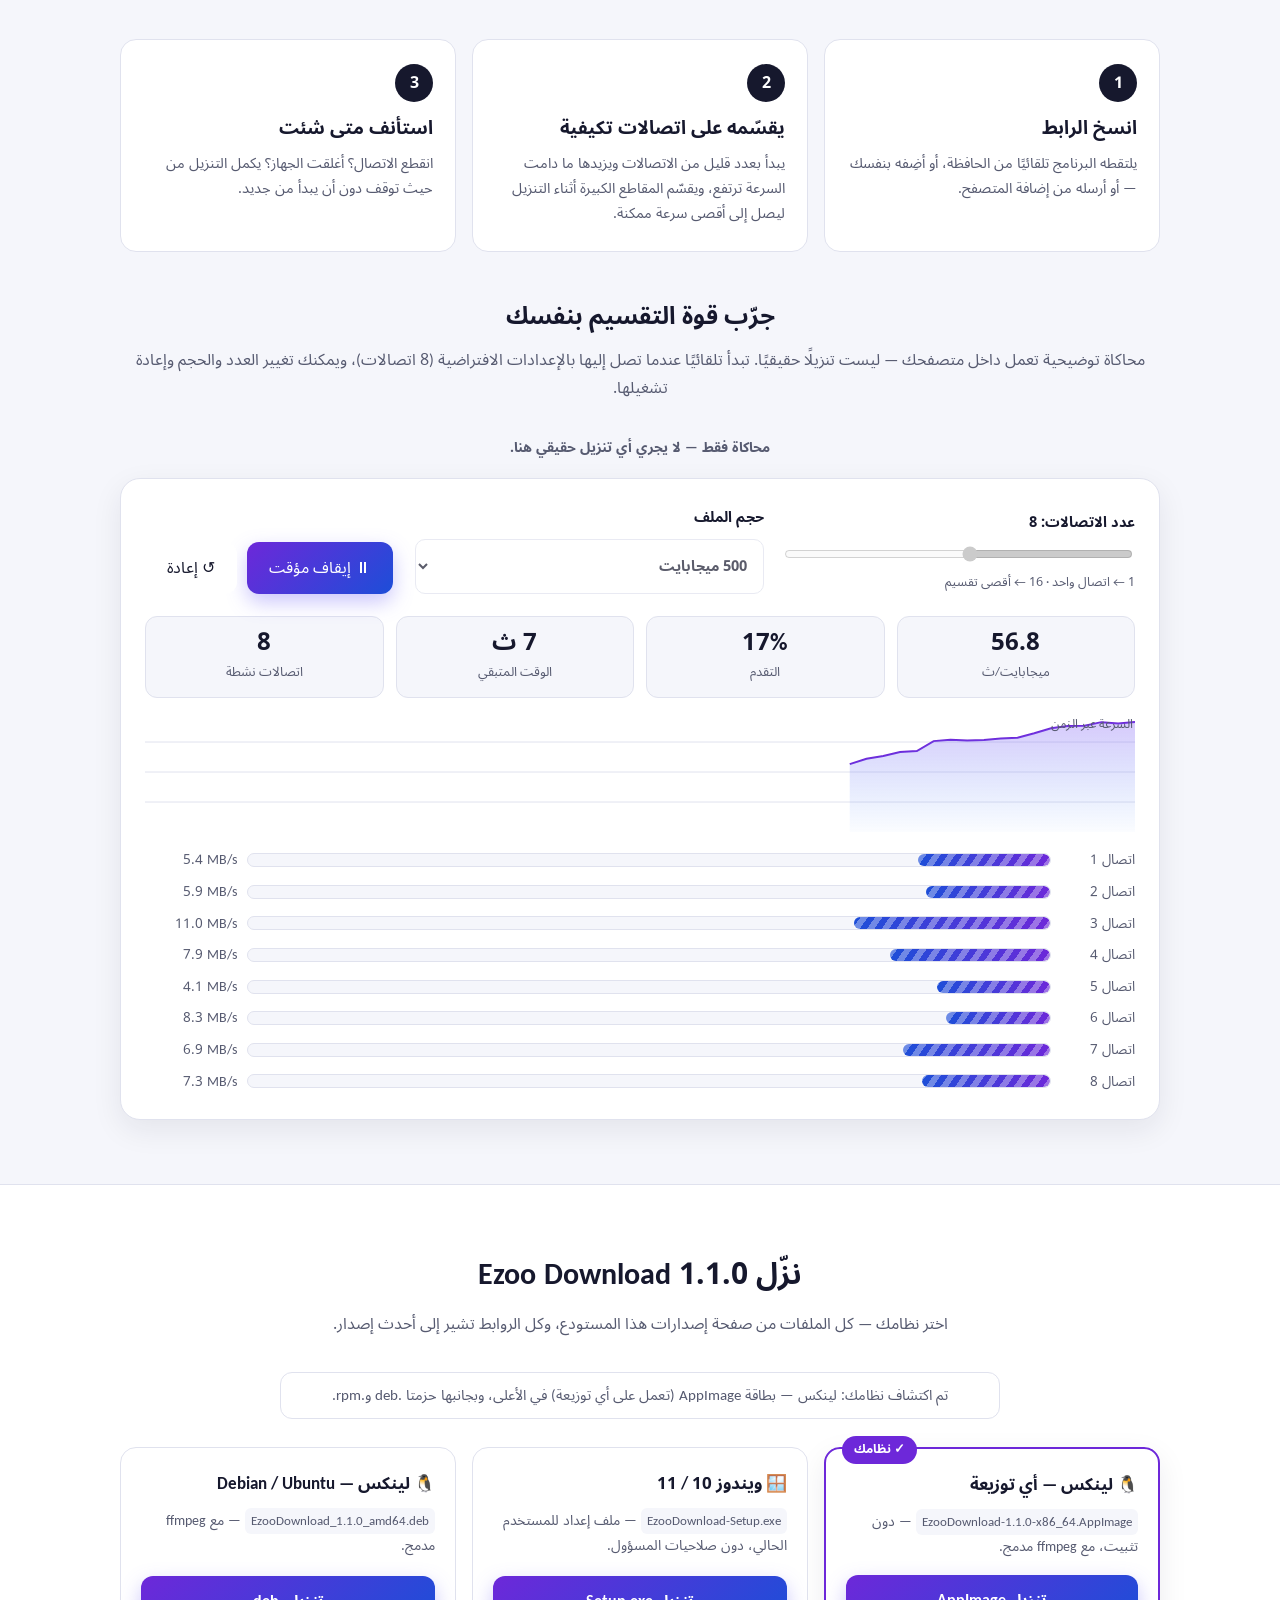
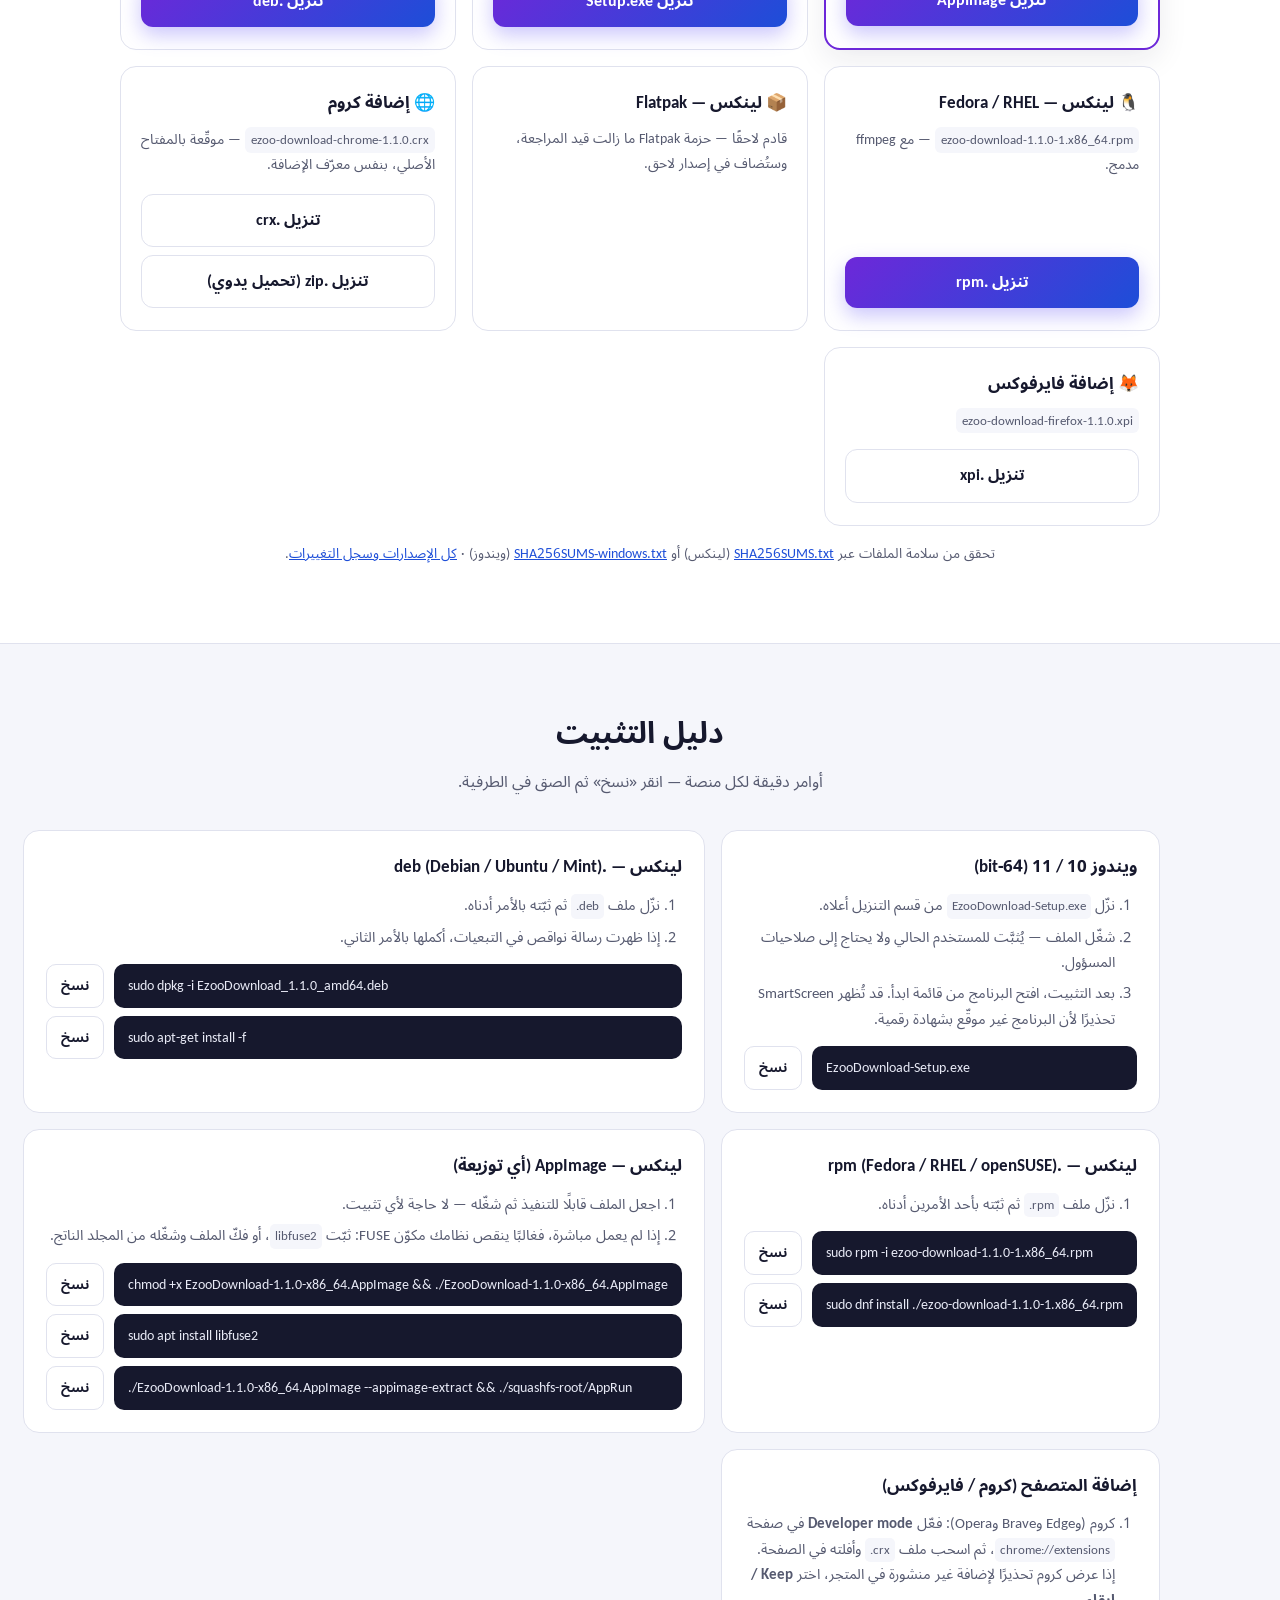
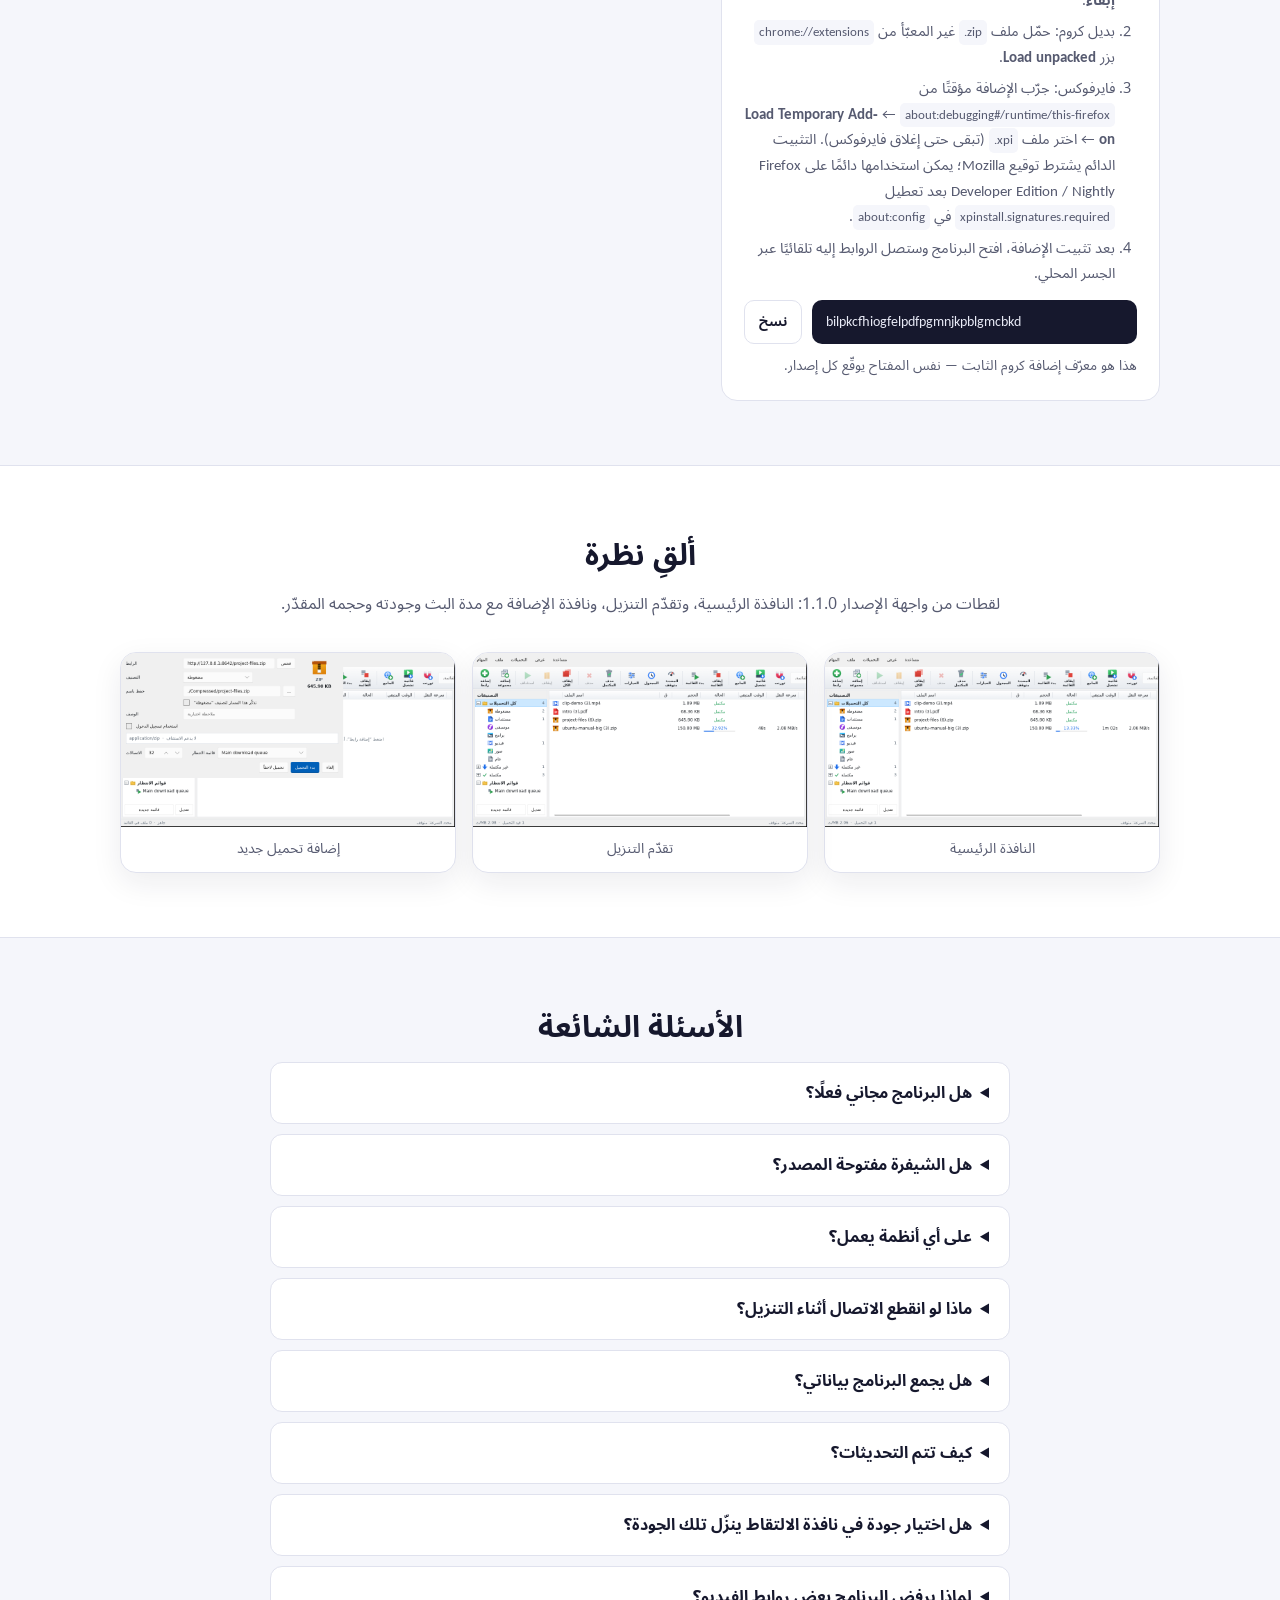
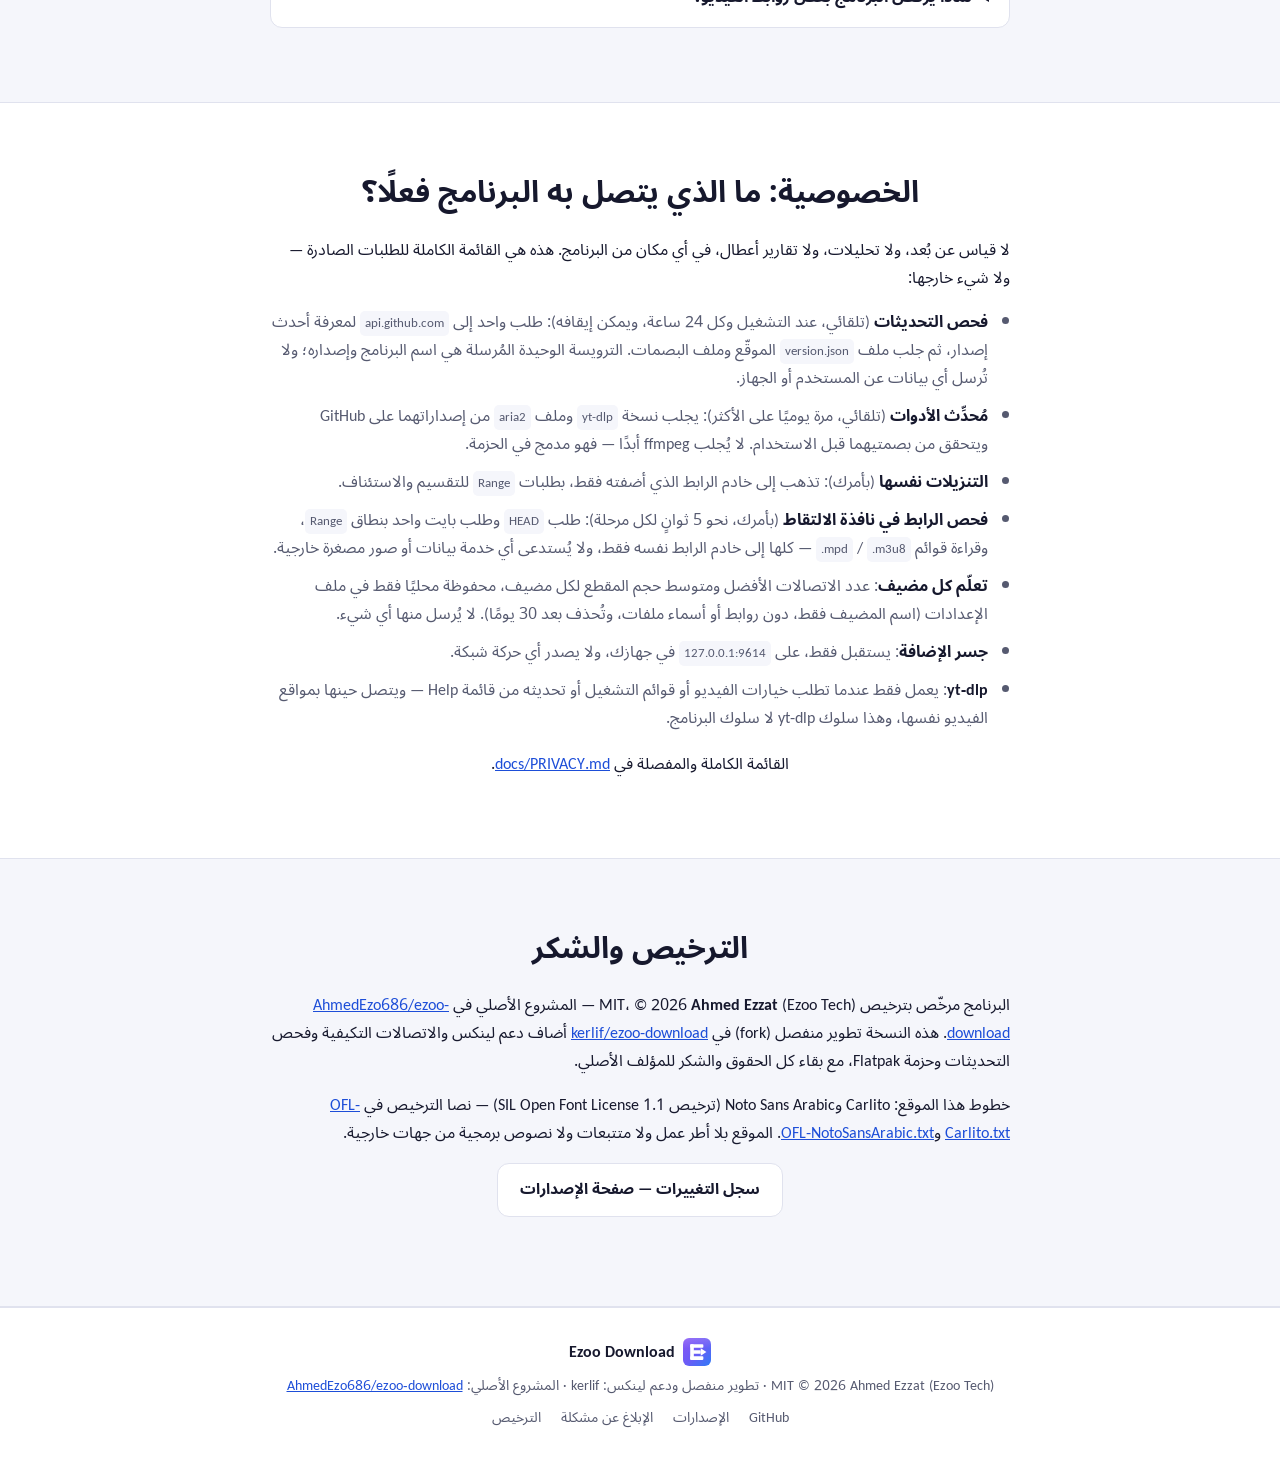
==== commit 8f27f47c: "docs(site): Flatpak coming-later note, no download link" ====
--- a/docs/index.html
+++ b/docs/index.html
@@ -67,7 +67,7 @@
     <div class="wrap strip-inner">
       <div><strong data-i18n="strip.1t">مجاني 100%</strong><span data-i18n="strip.1s">دون إعلانات أو اشتراكات</span></div>
       <div><strong data-i18n="strip.2t">مفتوح المصدر</strong><span data-i18n="strip.2s">مكتوب بلغة Rust</span></div>
-      <div><strong data-i18n="strip.3t">ويندوز + لينكس</strong><span data-i18n="strip.3s">Setup.exe وdeb وAppImage وrpm وFlatpak</span></div>
+      <div><strong data-i18n="strip.3t">ويندوز + لينكس</strong><span data-i18n="strip.3s">Setup.exe وdeb وAppImage وrpm</span></div>
       <div><strong data-i18n="strip.4t">8 لغات</strong><span data-i18n="strip.4s">منها العربية</span></div>
     </div>
   </section>
@@ -207,9 +207,7 @@
         </article>
         <article class="dl-card" data-os="flatpak">
           <h3 data-i18n="dl.flat.t">📦 لينكس — Flatpak</h3>
-          <p><code>EzooDownload-x86_64.flatpak</code> <span data-i18n="dl.flat.d">— حزمة Flatpak واحدة (معرّف التطبيق io.github.kerlif.EzooDownload).</span></p>
-          <span class="detected-badge" hidden data-i18n="dl.detected">✓ نظامك</span>
-          <a class="btn btn-primary" href="https://github.com/kerlif/ezoo-download/releases/latest/download/EzooDownload-x86_64.flatpak" data-i18n="dl.flat.b">تنزيل حزمة Flatpak</a>
+          <p><span data-i18n="dl.flat.d">قادم لاحقًا — حزمة Flatpak ما زالت قيد المراجعة، وستُضاف في إصدار لاحق.</span></p>
         </article>
         <article class="dl-card" data-os="chrome">
           <h3 data-i18n="dl.crx.t">🌐 إضافة كروم</h3>
@@ -270,15 +268,6 @@
           <div class="cmd-row"><code dir="ltr">chmod +x EzooDownload-1.1.0-x86_64.AppImage &amp;&amp; ./EzooDownload-1.1.0-x86_64.AppImage</code><button type="button" class="copy-btn" data-copy="chmod +x EzooDownload-1.1.0-x86_64.AppImage &amp;&amp; ./EzooDownload-1.1.0-x86_64.AppImage" data-i18n="copy.btn">نسخ</button></div>
           <div class="cmd-row"><code dir="ltr">sudo apt install libfuse2</code><button type="button" class="copy-btn" data-copy="sudo apt install libfuse2" data-i18n="copy.btn">نسخ</button></div>
           <div class="cmd-row"><code dir="ltr">./EzooDownload-1.1.0-x86_64.AppImage --appimage-extract &amp;&amp; ./squashfs-root/AppRun</code><button type="button" class="copy-btn" data-copy="./EzooDownload-1.1.0-x86_64.AppImage --appimage-extract &amp;&amp; ./squashfs-root/AppRun" data-i18n="copy.btn">نسخ</button></div>
-        </article>
-        <article class="guide">
-          <h3 data-i18n="g.flat.t">لينكس — Flatpak</h3>
-          <ol>
-            <li data-i18n-html="g.flat.1">نزّل ملف الحزمة <code>EzooDownload-x86_64.flatpak</code> — هذه الحزمة غير منشورة على Flathub، والتثبيت يكون من ملف الحزمة مباشرة.</li>
-            <li data-i18n="g.flat.2">ثبّت الحزمة بالأمر أدناه، ثم شغّل البرنامج بالأمر الثاني.</li>
-          </ol>
-          <div class="cmd-row"><code dir="ltr">flatpak install --user EzooDownload-x86_64.flatpak</code><button type="button" class="copy-btn" data-copy="flatpak install --user EzooDownload-x86_64.flatpak" data-i18n="copy.btn">نسخ</button></div>
-          <div class="cmd-row"><code dir="ltr">flatpak run io.github.kerlif.EzooDownload</code><button type="button" class="copy-btn" data-copy="flatpak run io.github.kerlif.EzooDownload" data-i18n="copy.btn">نسخ</button></div>
         </article>
         <article class="guide">
           <h3 data-i18n="g.ext.t">إضافة المتصفح (كروم / فايرفوكس)</h3>
@@ -322,7 +311,7 @@
       </details>
       <details>
         <summary data-i18n="faq.3q">على أي أنظمة يعمل؟</summary>
-        <p data-i18n="faq.3a">ويندوز 10 / 11 (64-bit) ولينكس x86_64: حزم .deb و.rpm وAppImage وFlatpak. لا توجد نسخة macOS.</p>
+        <p data-i18n="faq.3a">ويندوز 10 / 11 (64-bit) ولينكس x86_64: حزم .deb و.rpm وAppImage. لا توجد نسخة macOS.</p>
       </details>
       <details>
         <summary data-i18n="faq.4q">ماذا لو انقطع الاتصال أثناء التنزيل؟</summary>
@@ -334,7 +323,7 @@
       </details>
       <details>
         <summary data-i18n="faq.6q">كيف تتم التحديثات؟</summary>
-        <p data-i18n="faq.6a">يفحص البرنامج إصدارات هذا المستودع عند التشغيل وكل 24 ساعة (يمكن إيقاف الفحص من الإعدادات)، ويعرض التحديث فقط بعد التحقق من توقيع ملف version.json وبصمة الملف. نسخ .deb و.rpm وFlatpak تُعلِم فقط ولا تُحدِّث نفسها.</p>
+        <p data-i18n="faq.6a">يفحص البرنامج إصدارات هذا المستودع عند التشغيل وكل 24 ساعة (يمكن إيقاف الفحص من الإعدادات)، ويعرض التحديث فقط بعد التحقق من توقيع ملف version.json وبصمة الملف. نسخ .deb و.rpm تُعلِم فقط ولا تُحدِّث نفسها.</p>
       </details>
       <details>
         <summary data-i18n="faq.7q">هل اختيار جودة في نافذة الالتقاط ينزّل تلك الجودة؟</summary>
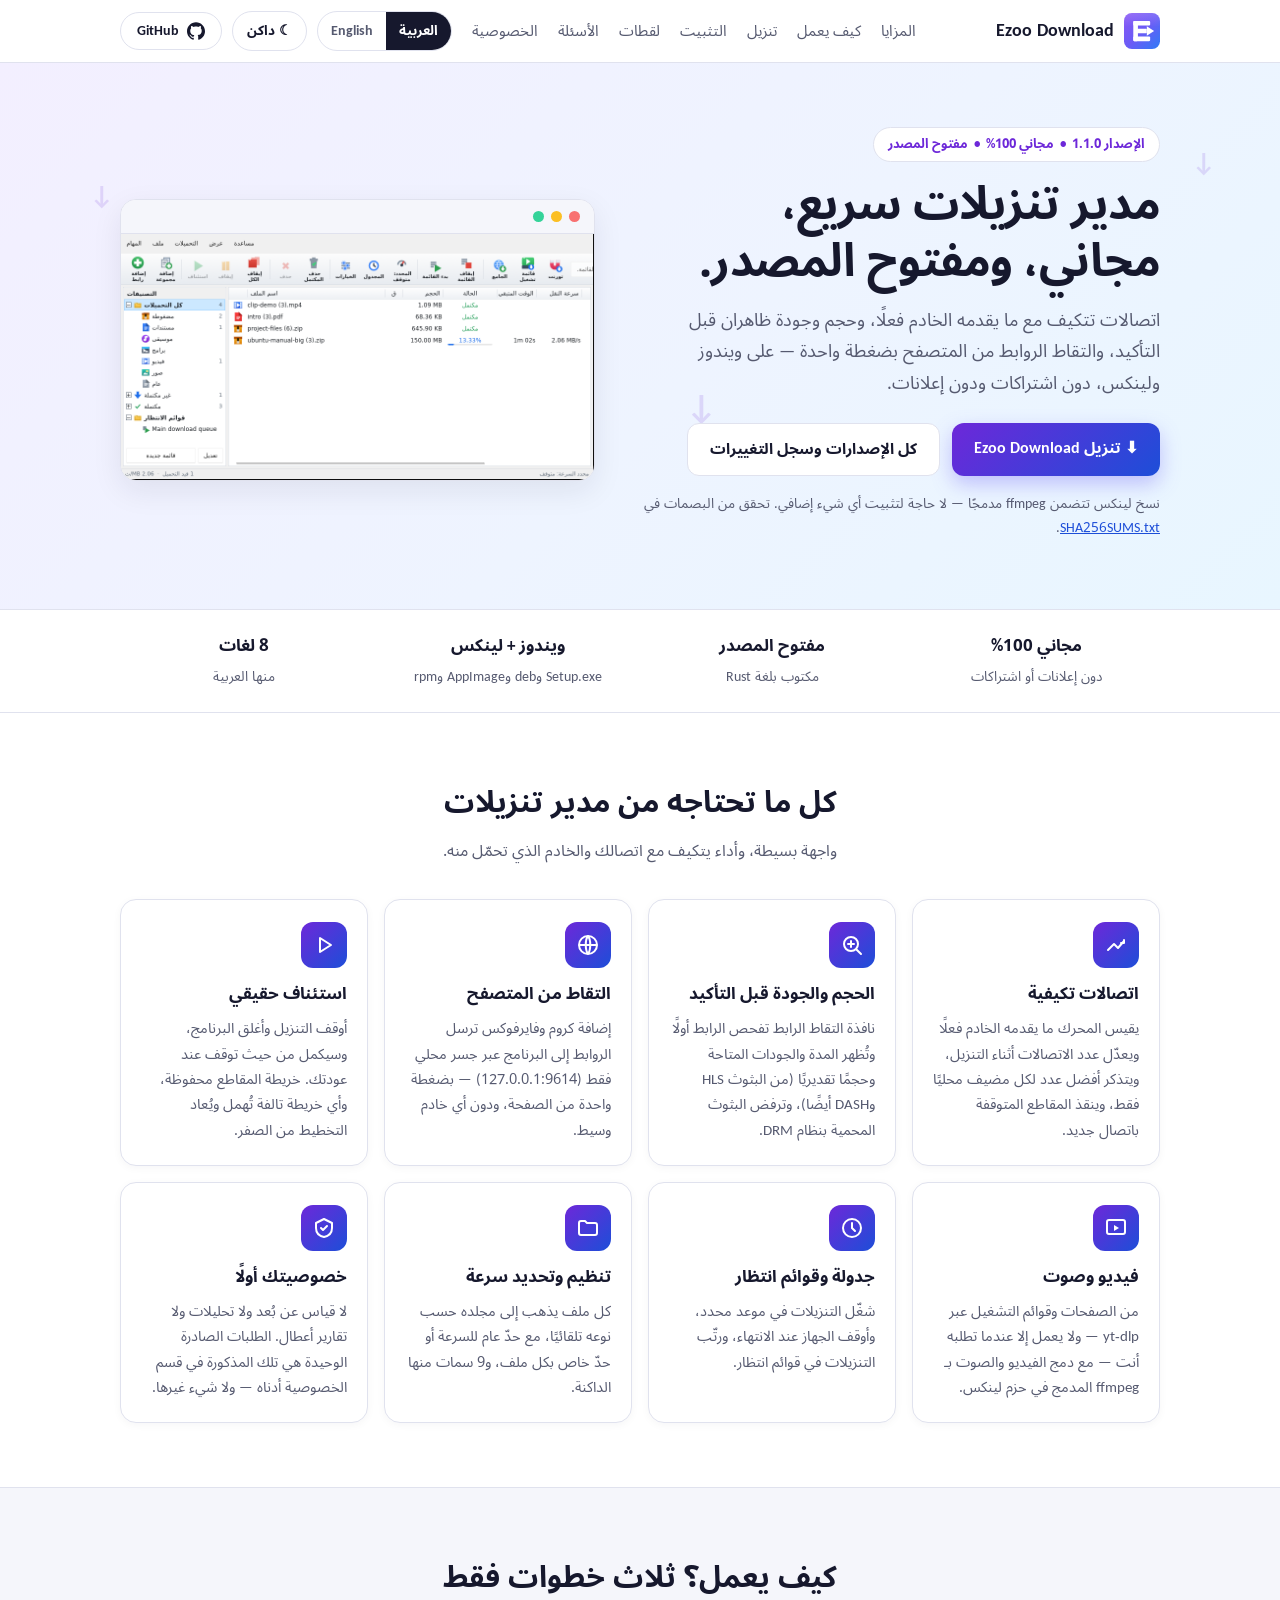
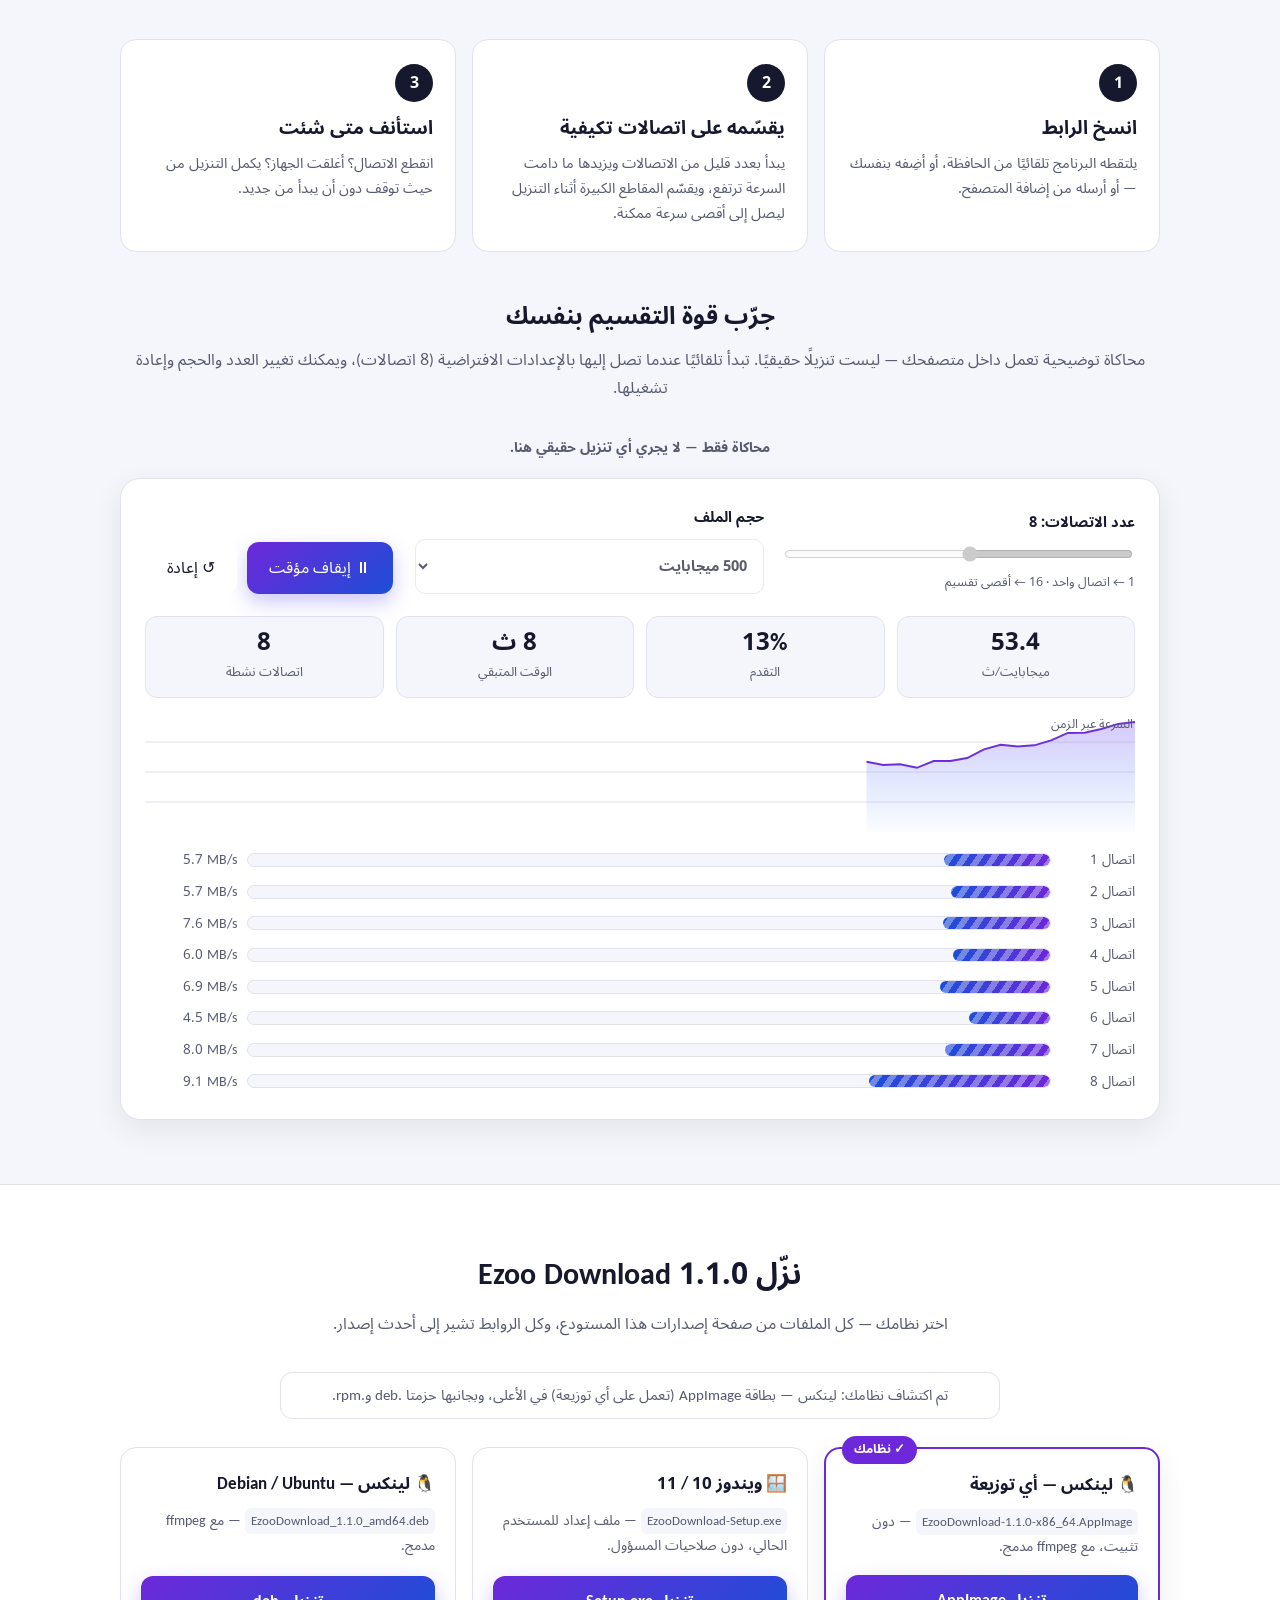
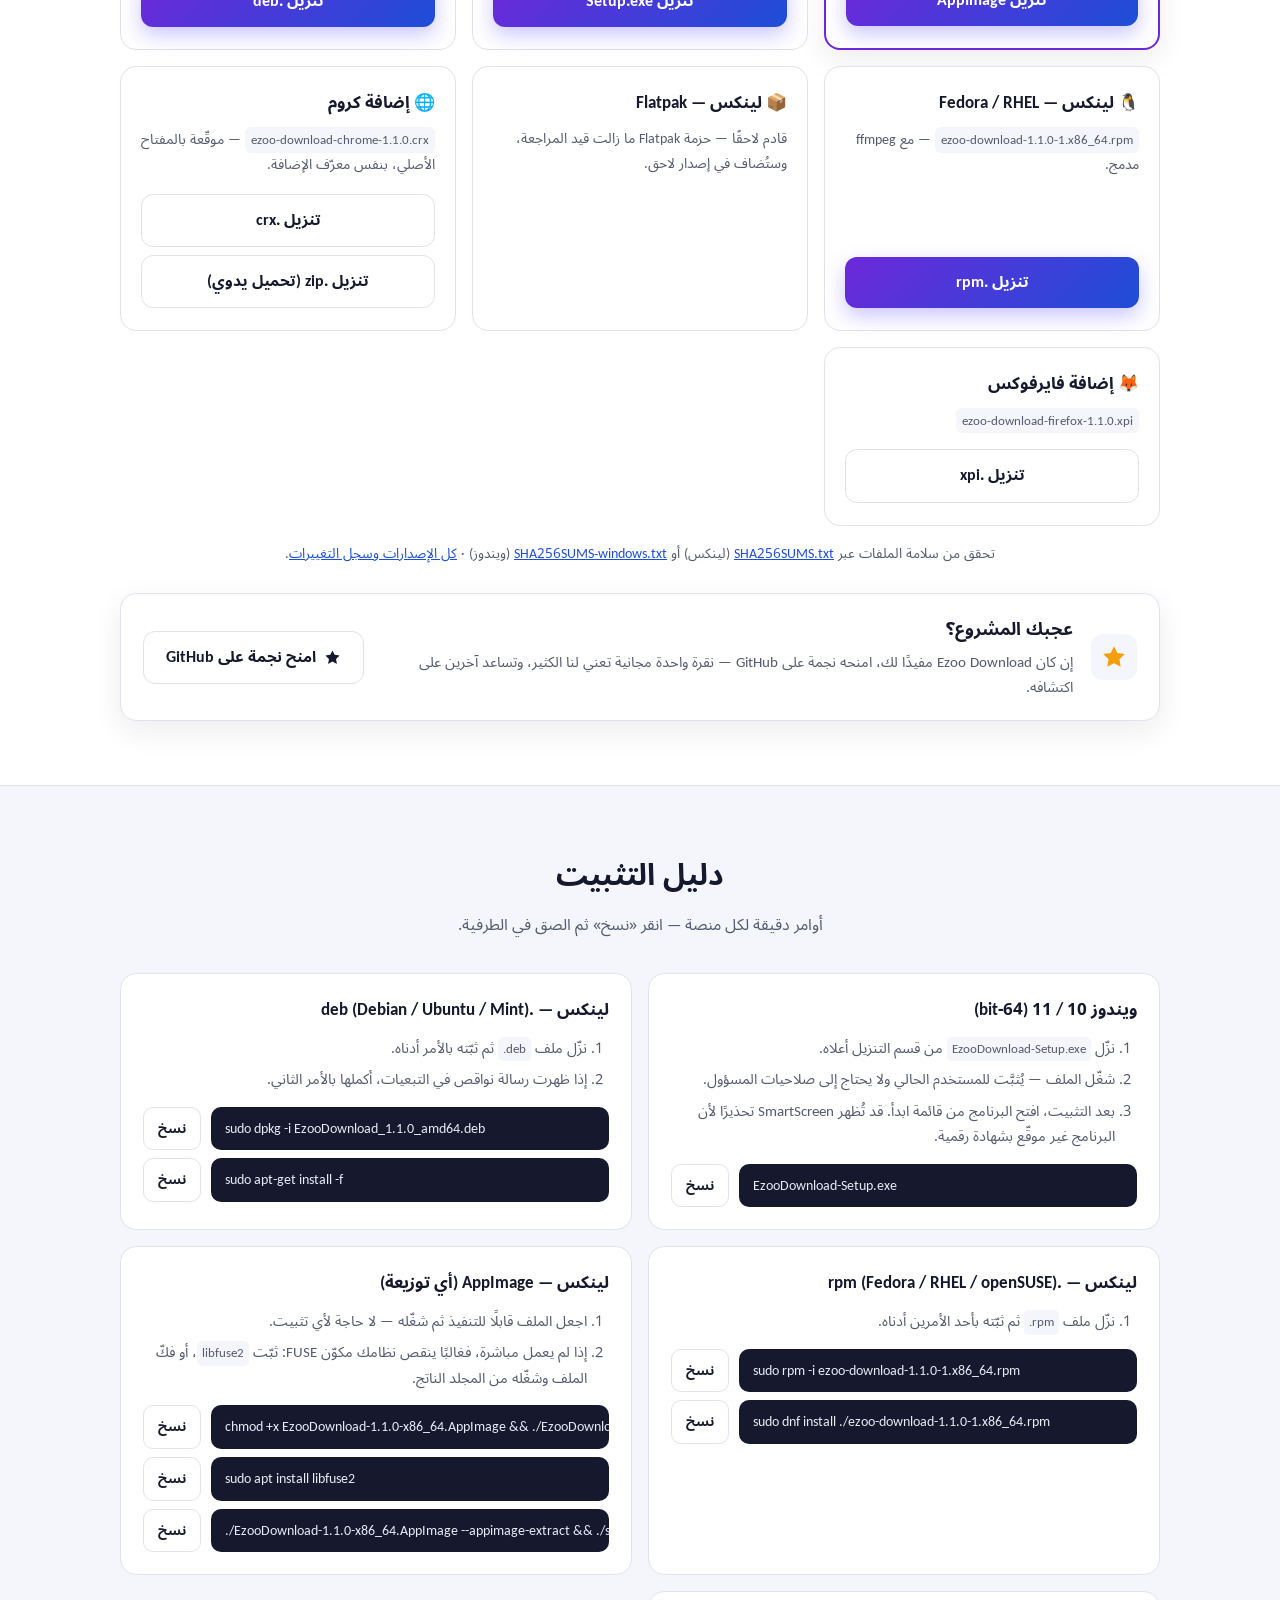
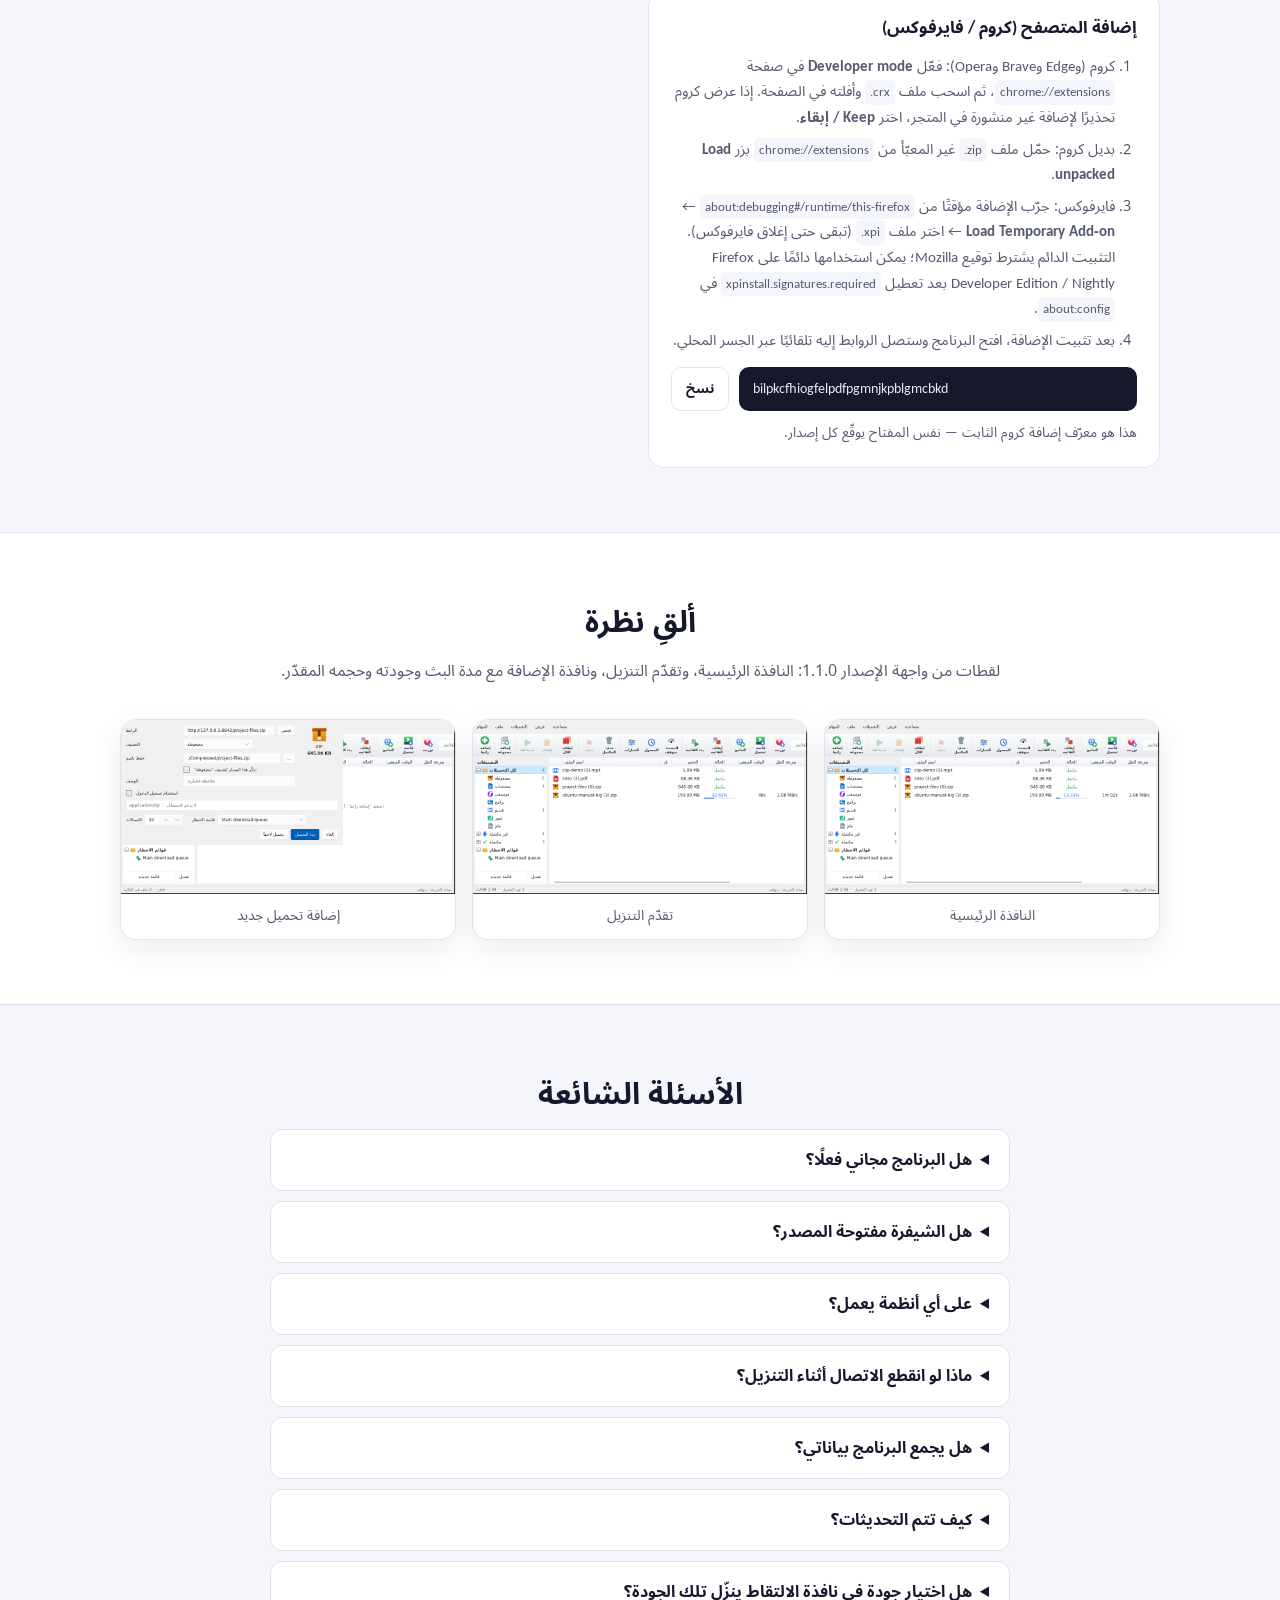
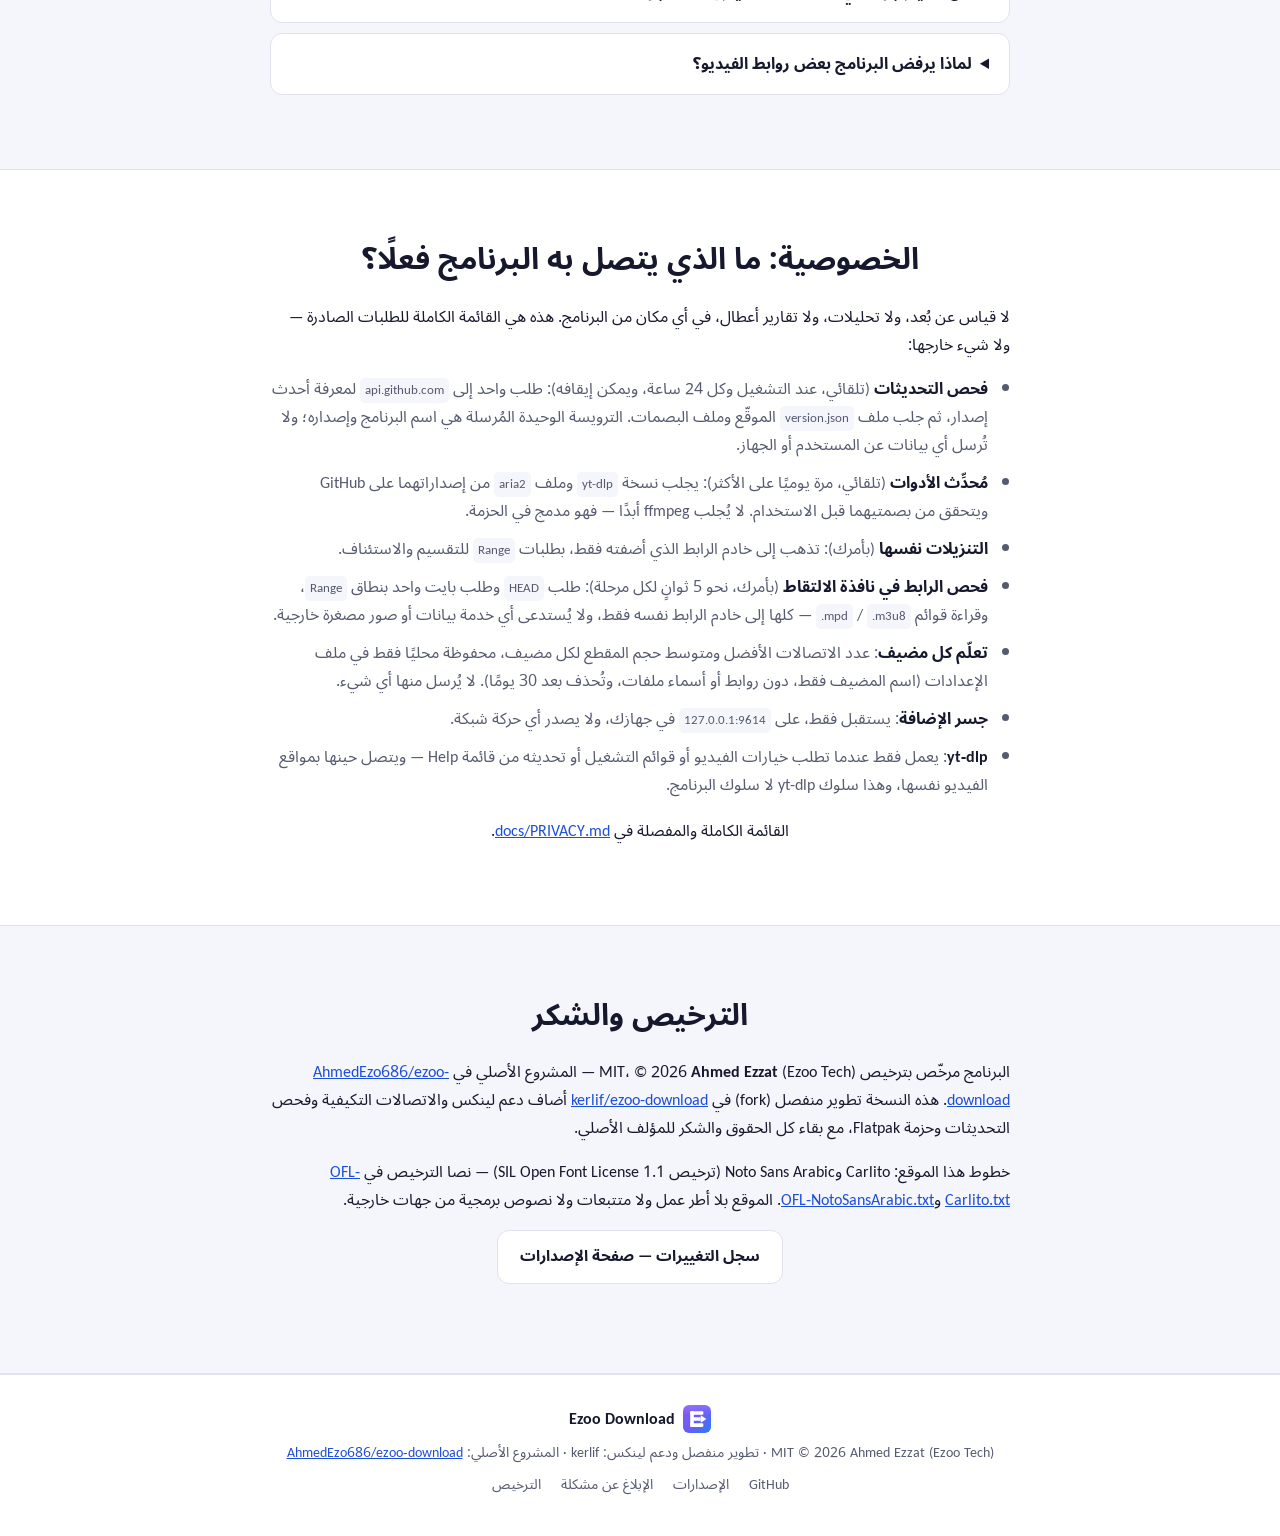
==== commit 727888ee: "docs(site): responsive fixes, GitHub logo, star banner" ====
--- a/docs/index.html
+++ b/docs/index.html
@@ -33,7 +33,7 @@
         <button type="button" id="lang-en" aria-pressed="false">English</button>
       </div>
       <button type="button" id="theme-toggle" aria-pressed="false"><span aria-hidden="true">☾</span> <span data-i18n="theme.dark">داكن</span></button>
-      <a class="github-btn" href="https://github.com/kerlif/ezoo-download" target="_blank" rel="noopener">GitHub</a>
+      <a class="github-btn" href="https://github.com/kerlif/ezoo-download" target="_blank" rel="noopener"><svg viewBox="0 0 24 24" fill="currentColor" aria-hidden="true"><path d="M12 .297c-6.63 0-12 5.373-12 12 0 5.303 3.438 9.8 8.205 11.385.6.113.82-.258.82-.577 0-.285-.01-1.04-.015-2.04-3.338.724-4.042-1.61-4.042-1.61C4.422 18.07 3.633 17.7 3.633 17.7c-1.087-.744.084-.729.084-.729 1.205.084 1.838 1.236 1.838 1.236 1.07 1.835 2.809 1.305 3.495.998.108-.776.417-1.305.76-1.605-2.665-.3-5.466-1.332-5.466-5.93 0-1.31.465-2.38 1.235-3.22-.135-.303-.54-1.523.105-3.176 0 0 1.005-.322 3.3 1.23.96-.267 1.98-.399 3-.405 1.02.006 2.04.138 3 .405 2.28-1.552 3.285-1.23 3.285-1.23.645 1.653.24 2.873.12 3.176.765.84 1.23 1.91 1.23 3.22 0 4.61-2.805 5.625-5.475 5.92.42.36.81 1.096.81 2.22 0 1.606-.015 2.896-.015 3.286 0 .315.21.69.825.57C20.565 22.092 24 17.592 24 12.297c0-6.627-5.373-12-12-12"/></svg>GitHub</a>
     </div>
   </div>
 </header>
@@ -224,6 +224,14 @@
         </article>
       </div>
       <p class="hero-note center" data-i18n-html="dl.checks">تحقق من سلامة الملفات عبر <a href="https://github.com/kerlif/ezoo-download/releases/latest/download/SHA256SUMS.txt">SHA256SUMS.txt</a> (لينكس) أو <a href="https://github.com/kerlif/ezoo-download/releases/latest/download/SHA256SUMS-windows.txt">SHA256SUMS-windows.txt</a> (ويندوز) · <a href="https://github.com/kerlif/ezoo-download/releases">كل الإصدارات وسجل التغييرات</a>.</p>
+      <aside class="star-banner" aria-labelledby="star-title">
+        <div class="star-icon" aria-hidden="true"><svg viewBox="0 0 24 24" fill="currentColor" aria-hidden="true"><path d="M12 2l3.09 6.26L22 9.27l-5 4.87 1.18 6.88L12 17.77l-6.18 3.25L7 14.14 2 9.27l6.91-1.01L12 2z"/></svg></div>
+        <div class="star-text">
+          <h3 id="star-title" data-i18n="star.t">عجبك المشروع؟</h3>
+          <p data-i18n="star.d">إن كان Ezoo Download مفيدًا لك، امنحه نجمة على GitHub — نقرة واحدة مجانية تعني لنا الكثير، وتساعد آخرين على اكتشافه.</p>
+        </div>
+        <a class="btn btn-ghost" href="https://github.com/kerlif/ezoo-download" target="_blank" rel="noopener"><svg viewBox="0 0 24 24" fill="currentColor" aria-hidden="true"><path d="M12 2l3.09 6.26L22 9.27l-5 4.87 1.18 6.88L12 17.77l-6.18 3.25L7 14.14 2 9.27l6.91-1.01L12 2z"/></svg><span data-i18n="star.b">امنح نجمة على GitHub</span></a>
+      </aside>
     </div>
   </section>
 
--- a/docs/style.css
+++ b/docs/style.css
@@ -88,6 +88,7 @@
   color: var(--ink);
   background: var(--bg);
   line-height: 1.75;
+  overflow-x: clip;
 }
 img { max-width: 100%; height: auto; }
 a { color: var(--link); }
@@ -128,9 +129,11 @@
 }
 #theme-toggle:hover { border-color: var(--ink); }
 .github-btn {
+  display: inline-flex; align-items: center; gap: 8px;
   border: 1px solid var(--line); border-radius: 999px; padding: 6px 16px;
   color: var(--ink); text-decoration: none; font-size: 14px; font-weight: 600;
 }
+.github-btn svg { width: 18px; height: 18px; flex: none; }
 .github-btn:hover { border-color: var(--ink); }
 
 /* Hero */
@@ -148,7 +151,7 @@
   background: var(--panel); border: 1px solid var(--line); border-radius: 999px;
   padding: 5px 14px; font-size: 13px; font-weight: 600; color: var(--badge-fg);
 }
-.hero h1 { font-size: 46px; line-height: 1.25; margin: 0 0 14px; letter-spacing: -.5px; }
+.hero h1 { font-size: clamp(30px, 8vw, 46px); line-height: 1.25; margin: 0 0 14px; letter-spacing: -.5px; }
 .hero-sub { font-size: 18px; color: var(--muted); margin: 0 0 24px; }
 .hero-buttons { display: flex; gap: 12px; flex-wrap: wrap; }
 .hero-note { font-size: 13.5px; color: var(--muted); margin-top: 16px; }
@@ -185,9 +188,10 @@
 /* Sections */
 .section { padding: 64px 0; }
 .section.alt { background: var(--soft); border-top: 1px solid var(--line); border-bottom: 1px solid var(--line); }
-.section h2 { font-size: 30px; margin: 0 0 8px; text-align: center; }
+.section h2 { font-size: clamp(24px, 5.5vw, 30px); margin: 0 0 8px; text-align: center; }
 .section-sub { text-align: center; color: var(--muted); margin: 0 0 34px; }
 .cards { display: grid; grid-template-columns: repeat(4, 1fr); gap: 16px; }
+.card, .step, .dl-card, .guide, .shots figure { min-width: 0; }
 .card {
   background: var(--panel); border: 1px solid var(--line); border-radius: var(--radius);
   padding: 22px 20px; box-shadow: 0 2px 8px rgba(22, 24, 45, .04);
@@ -223,7 +227,7 @@
 .dl-card { background: var(--panel); border: 1px solid var(--line); border-radius: var(--radius); padding: 22px 20px; display: flex; flex-direction: column; gap: 8px; position: relative; }
 .dl-card h3 { margin: 0; font-size: 17px; }
 .dl-card p { margin: 0 0 8px; color: var(--muted); font-size: 14px; }
-.dl-card code { font-size: 12.5px; background: var(--soft); padding: 2px 6px; border-radius: 6px; direction: ltr; display: inline-block; }
+.dl-card code { font-size: 12.5px; background: var(--soft); padding: 2px 6px; border-radius: 6px; direction: ltr; display: inline-block; overflow-wrap: anywhere; }
 .dl-card .btn { margin-top: auto; text-align: center; }
 .dl-card .btn + .btn { margin-top: 0; }
 .dl-card.detected { border: 2px solid var(--violet); box-shadow: var(--shadow); }
@@ -239,7 +243,7 @@
 .guide h3 { margin: 0 0 10px; font-size: 17px; }
 .guide ol { margin: 0 0 14px; padding-inline-start: 22px; color: var(--muted); font-size: 14.5px; }
 .guide li { margin-bottom: 6px; }
-.guide code { font-size: 13px; background: var(--soft); padding: 1px 5px; border-radius: 5px; direction: ltr; display: inline-block; }
+.guide code { font-size: 13px; background: var(--soft); padding: 1px 5px; border-radius: 5px; direction: ltr; display: inline-block; overflow-wrap: anywhere; }
 .guide-note { font-size: 13.5px; color: var(--muted); margin: 10px 0 0; }
 .cmd-row { display: flex; gap: 10px; align-items: center; margin-bottom: 8px; }
 .cmd-row:last-child { margin-bottom: 0; }
@@ -257,7 +261,7 @@
 .privacy-list { margin: 0 0 18px; padding-inline-start: 22px; }
 .privacy-list li { margin-bottom: 10px; color: var(--muted); }
 .privacy-list strong { color: var(--ink); }
-.privacy-list code { font-size: 13px; background: var(--soft); padding: 1px 5px; border-radius: 5px; direction: ltr; display: inline-block; }
+.privacy-list code { font-size: 13px; background: var(--soft); padding: 1px 5px; border-radius: 5px; direction: ltr; display: inline-block; overflow-wrap: anywhere; }
 
 /* Footer */
 .site-footer { border-top: 1px solid var(--line); padding: 30px 0 38px; }
@@ -268,23 +272,42 @@
 .site-footer nav a { color: var(--muted); text-decoration: none; font-size: 14px; }
 .site-footer nav a:hover { color: var(--ink); }
 
+/* Star the repo banner */
+.star-banner {
+  display: flex; align-items: center; gap: 18px;
+  background: var(--panel); border: 1px solid var(--line); border-radius: var(--radius);
+  box-shadow: var(--shadow); padding: 20px 22px; margin-top: 28px;
+}
+.star-banner .star-icon {
+  flex: none; width: 46px; height: 46px; border-radius: 12px; display: grid; place-items: center;
+  color: #f59e0b; background: var(--soft);
+}
+.star-banner .star-icon svg { width: 26px; height: 26px; }
+.star-banner .star-text { flex: 1; min-width: 0; }
+.star-banner h3 { margin: 0 0 4px; font-size: 18px; }
+.star-banner p { margin: 0; color: var(--muted); font-size: 14.5px; }
+.star-banner .btn { flex: none; display: inline-flex; align-items: center; gap: 8px; }
+.star-banner .btn svg { width: 17px; height: 17px; flex: none; }
+
 /* Responsive */
 @media (max-width: 900px) {
   .hero-inner { grid-template-columns: 1fr; padding-top: 44px; }
-  .hero h1 { font-size: 36px; }
   .cards, .dl-cards { grid-template-columns: repeat(2, 1fr); }
   .guides { grid-template-columns: 1fr; }
   .strip-inner { grid-template-columns: repeat(2, 1fr); }
-  .main-nav { display: none; }
+  .main-nav { display: flex; order: 3; flex: 1 1 100%; gap: 14px; overflow-x: auto; padding-bottom: 2px; scrollbar-width: none; }
+  .main-nav a { white-space: nowrap; font-size: 14px; }
   .demo-stats { grid-template-columns: repeat(2, 1fr); }
 }
 @media (max-width: 560px) {
   .cards, .dl-cards, .steps, .shots { grid-template-columns: 1fr; }
-  .hero h1 { font-size: 30px; }
   .lane { grid-template-columns: 62px 1fr 78px; }
   .cmd-row { flex-direction: column; align-items: stretch; }
   .copy-btn { width: 100%; }
   .header-inner { gap: 10px; }
+  .section { padding: 44px 0; }
+  .star-banner { flex-direction: column; text-align: center; gap: 12px; }
+  .star-banner .btn { width: 100%; justify-content: center; }
 }
 
 /* ---- Interactive layer: hero decor, reveal, ripple, packets, tilt, demo ---- */
@@ -326,7 +349,7 @@
 .demo-controls input[type="range"] { width: 100%; accent-color: var(--violet); }
 .demo-controls select { padding: 10px 12px; border: 1px solid var(--line); border-radius: 10px; font: inherit; background: var(--panel); color: var(--ink); }
 .ctl-hint { font-weight: 400; font-size: 12.5px; color: var(--muted); }
-.demo-buttons { display: flex; gap: 10px; }
+.demo-buttons { display: flex; flex-wrap: wrap; gap: 10px; }
 .demo-buttons .btn { cursor: pointer; border: none; font: inherit; }
 .demo-stats { display: grid; grid-template-columns: repeat(4, 1fr); gap: 12px; margin: 22px 0 6px; }
 .demo-stats > div { background: var(--soft); border: 1px solid var(--line); border-radius: 12px; padding: 12px; text-align: center; }
@@ -337,6 +360,7 @@
 .chart-label { position: absolute; top: 2px; inset-inline-start: 2px; font-size: 12.5px; color: var(--muted); }
 .lanes { display: flex; flex-direction: column; gap: 8px; margin-top: 16px; }
 .lane { display: grid; grid-template-columns: 74px 1fr 92px; gap: 10px; align-items: center; font-size: 13.5px; }
+.lane > * { min-width: 0; }
 .lane-name { color: var(--muted); }
 .lane-track { height: 14px; background: var(--soft); border: 1px solid var(--line); border-radius: 999px; overflow: hidden; }
 .lane-fill { height: 100%; width: 0%; border-radius: inherit; background: linear-gradient(90deg, var(--blue), var(--violet)); transition: width .12s linear; position: relative; }
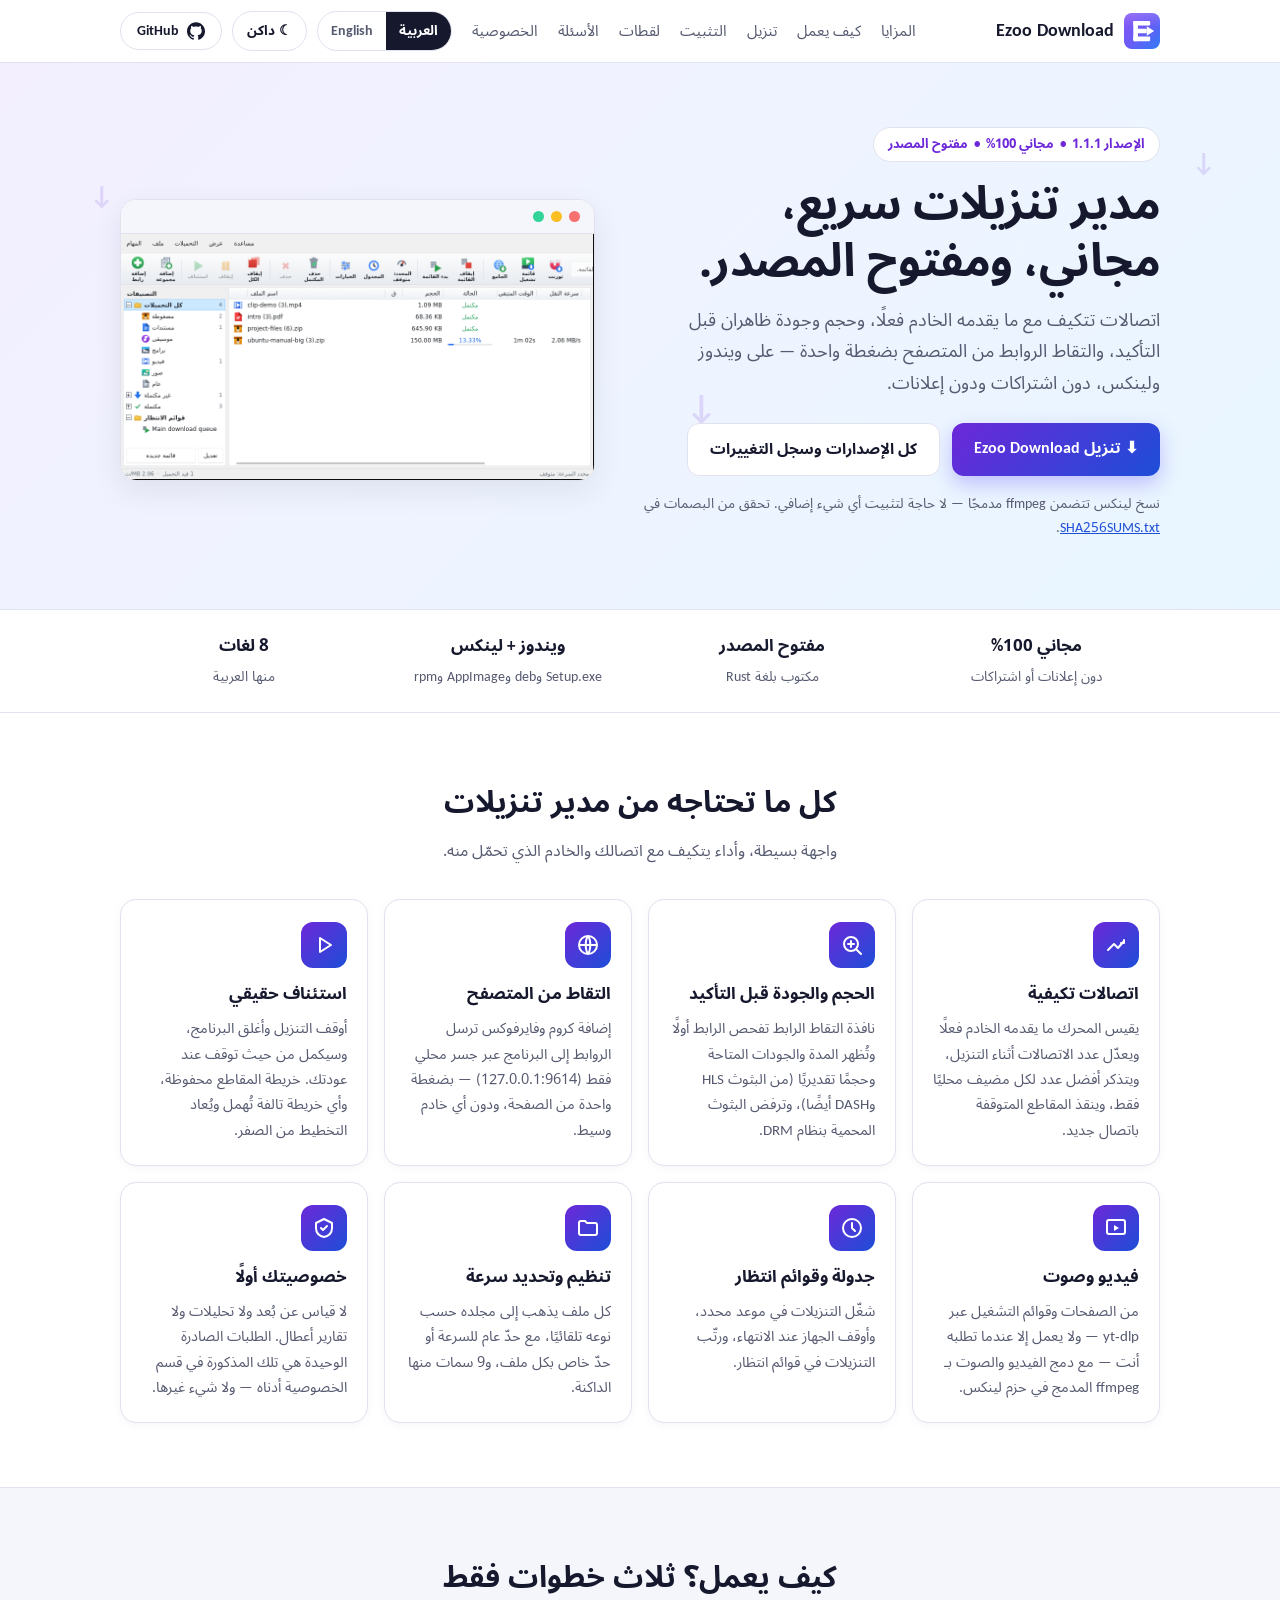
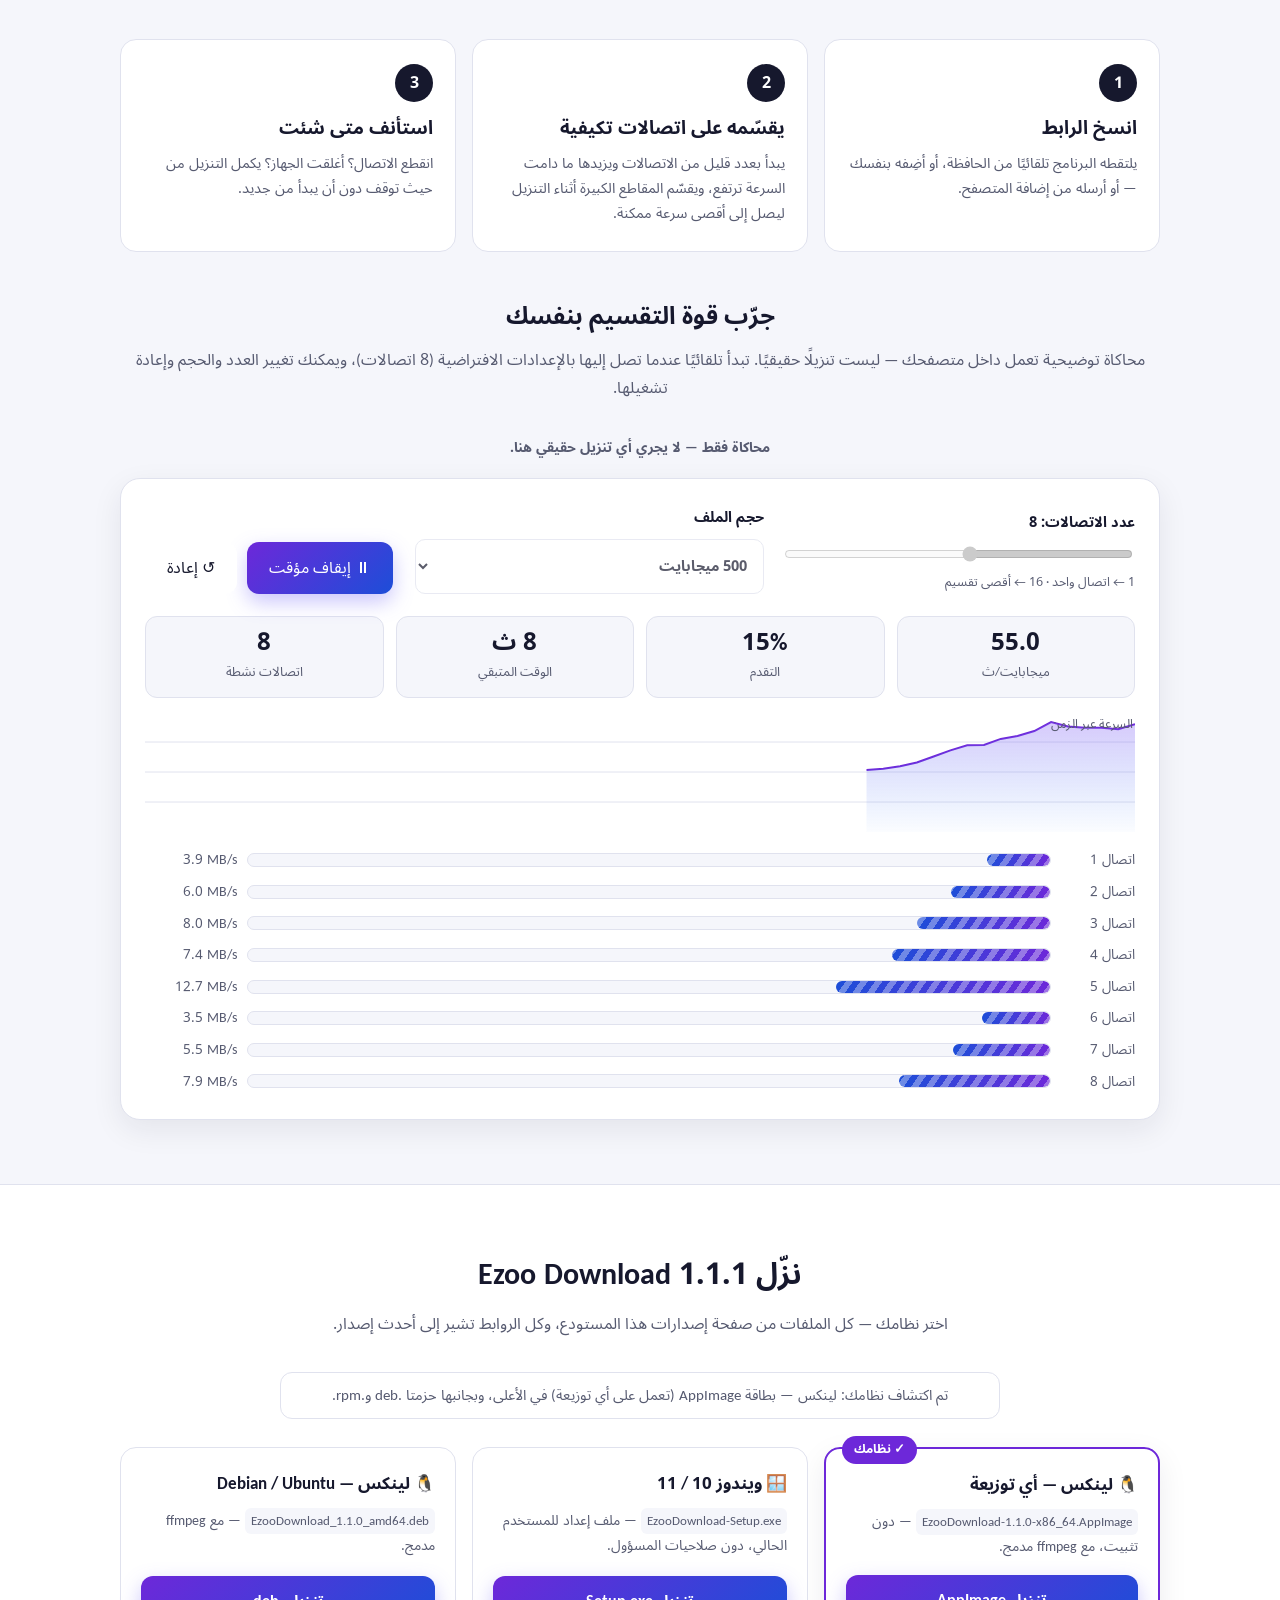
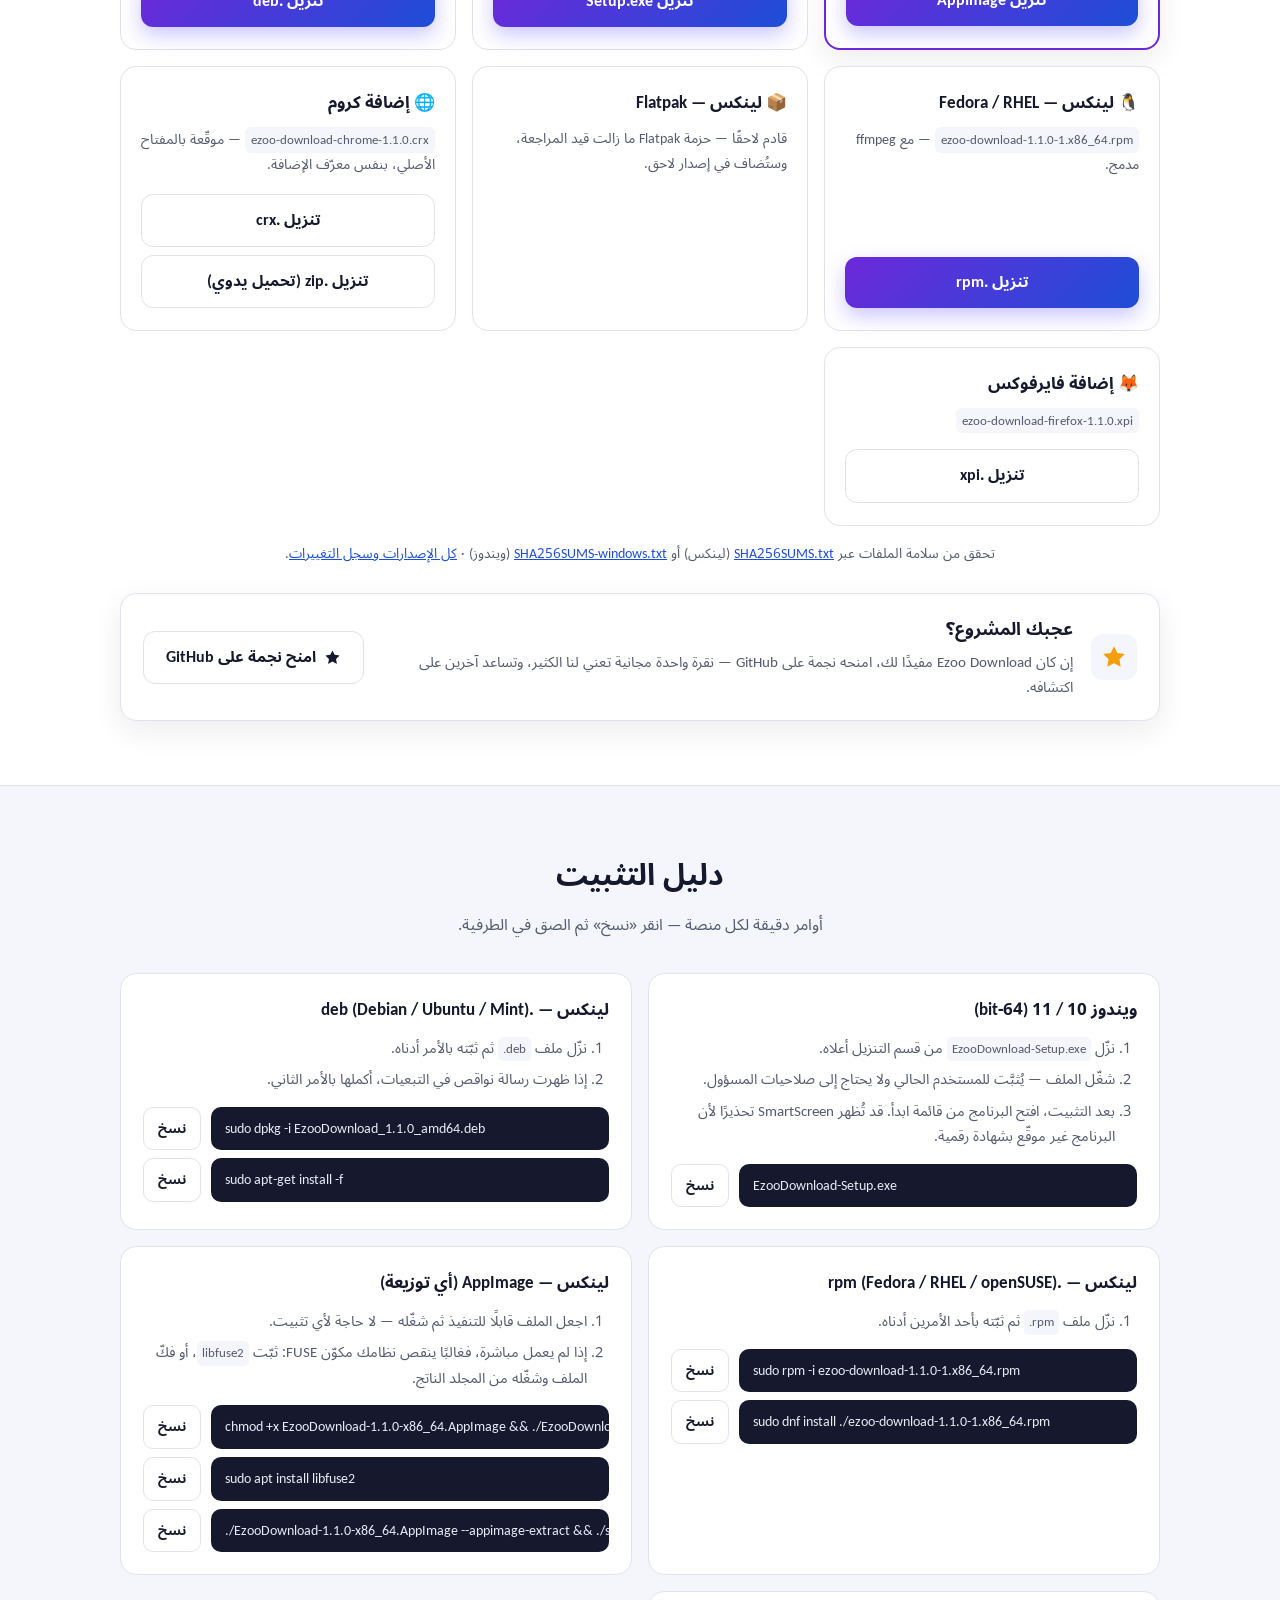
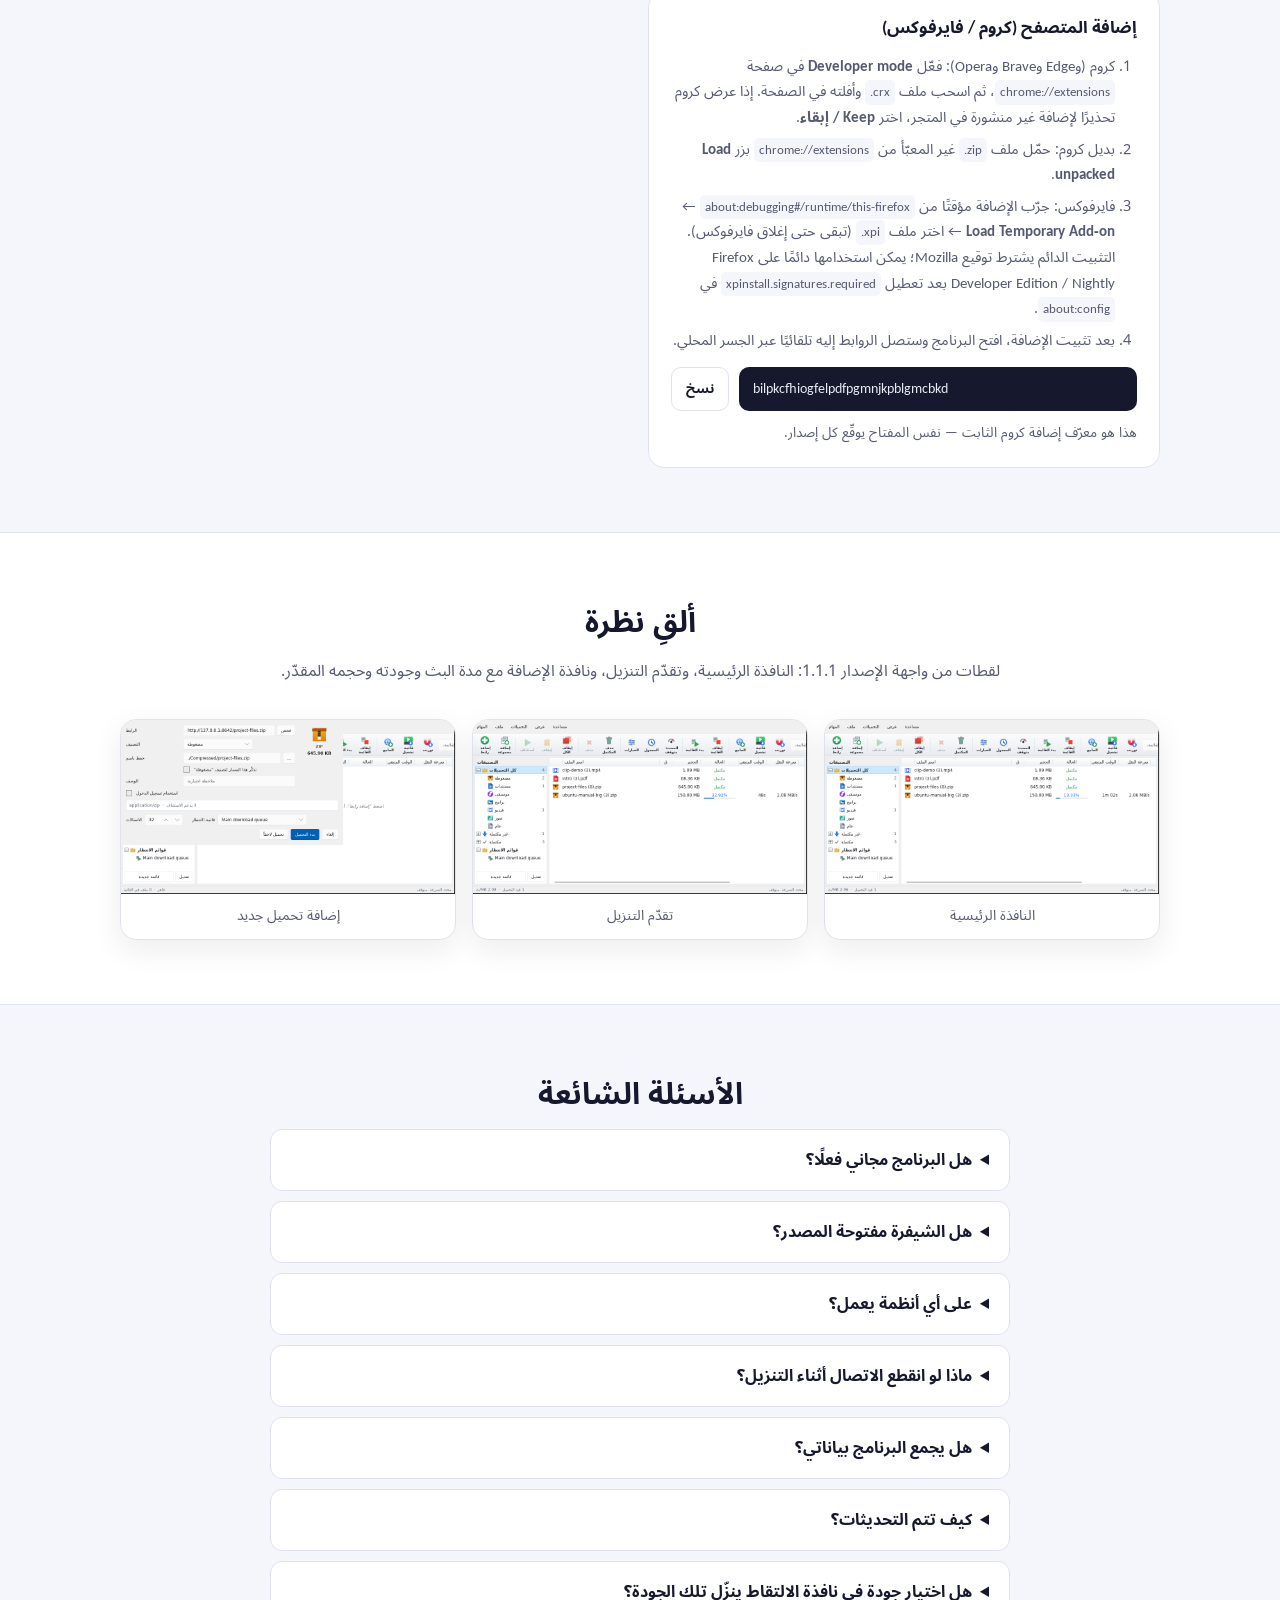
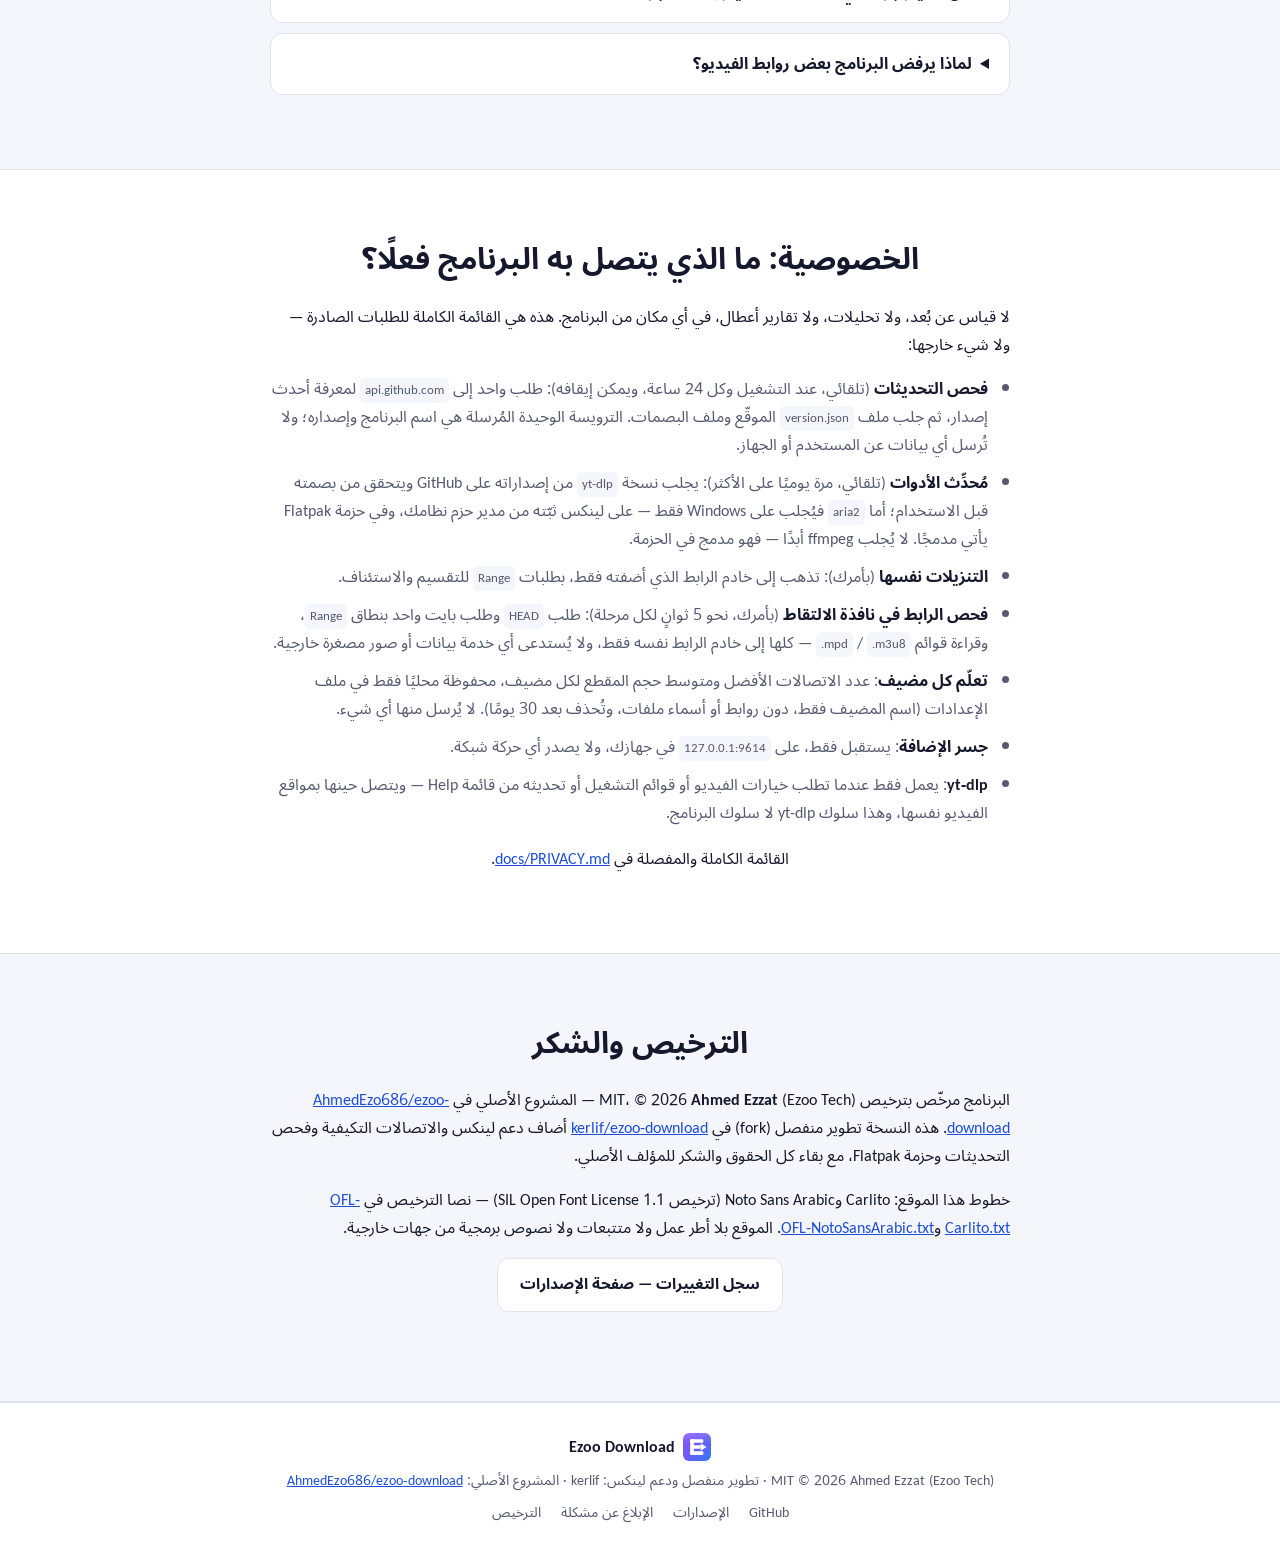
==== commit ab746909: "docs: v1.1.1 site, READMEs, metainfo, Flatpak review and build reports" ====
--- a/docs/index.html
+++ b/docs/index.html
@@ -44,7 +44,7 @@
     <div class="hero-decor" aria-hidden="true"><span>↓</span><span>↓</span><span>↓</span><span>↓</span></div>
     <div class="wrap hero-inner">
       <div class="hero-text">
-        <p class="version-badge" data-i18n="hero.badge">الإصدار 1.1.0 &nbsp;•&nbsp; مجاني 100% &nbsp;•&nbsp; مفتوح المصدر</p>
+        <p class="version-badge" data-i18n="hero.badge">الإصدار 1.1.1 &nbsp;•&nbsp; مجاني 100% &nbsp;•&nbsp; مفتوح المصدر</p>
         <h1 id="hero-title" data-i18n-html="hero.title">مدير تنزيلات سريع،<br />مجاني، ومفتوح المصدر.</h1>
         <p class="hero-sub" data-i18n="hero.sub">اتصالات تتكيف مع ما يقدمه الخادم فعلًا، وحجم وجودة ظاهران قبل التأكيد، والتقاط الروابط من المتصفح بضغطة واحدة — على ويندوز ولينكس، دون اشتراكات ودون إعلانات.</p>
         <div class="hero-buttons">
@@ -177,7 +177,7 @@
   <!-- Download -->
   <section id="download" class="section" aria-labelledby="download-title">
     <div class="wrap">
-      <h2 id="download-title" data-i18n="dl.title">نزّل Ezoo Download 1.1.0</h2>
+      <h2 id="download-title" data-i18n="dl.title">نزّل Ezoo Download 1.1.1</h2>
       <p class="section-sub" data-i18n="dl.sub">اختر نظامك — كل الملفات من صفحة إصدارات هذا المستودع، وكل الروابط تشير إلى أحدث إصدار.</p>
       <p class="os-note" id="os-note" role="status" data-i18n="os.unknown">تعذّر تحديد نظام تشغيلك تلقائيًا — كل المنصات مذكورة أدناه.</p>
       <div class="dl-cards" id="dl-cards">
@@ -296,11 +296,11 @@
   <section id="screenshots" class="section" aria-labelledby="shots-title">
     <div class="wrap">
       <h2 id="shots-title" data-i18n="shots.title">ألقِ نظرة</h2>
-      <p class="section-sub" data-i18n="shots.note">لقطات من واجهة الإصدار 1.1.0: النافذة الرئيسية، وتقدّم التنزيل، ونافذة الإضافة مع مدة البث وجودته وحجمه المقدّر.</p>
+      <p class="section-sub" data-i18n="shots.note">لقطات من واجهة الإصدار 1.1.1: النافذة الرئيسية، وتقدّم التنزيل، ونافذة الإضافة مع مدة البث وجودته وحجمه المقدّر.</p>
       <div class="shots">
         <figure><img src="screenshots/01-main-ar.png" alt="النافذة الرئيسية لبرنامج Ezoo Download بالعربية: قائمة التنزيلات الفارغة والتصنيفات على الجانب" data-i18n-alt="shots.1.alt" width="962" height="502" loading="lazy" /><figcaption data-i18n="shots.1.cap">النافذة الرئيسية</figcaption></figure>
         <figure><img src="screenshots/02-progress-ar.png" alt="نافذة تقدم التنزيل في Ezoo Download بالعربية مع شريط التقدم والسرعة" data-i18n-alt="shots.2.alt" width="962" height="502" loading="lazy" /><figcaption data-i18n="shots.2.cap">تقدّم التنزيل</figcaption></figure>
-        <figure><img src="screenshots/03-add-dialog-ar.png" alt="نافذة إضافة تحميل جديد في Ezoo Download بالعربية: بث HLS مع المدة والجودة والحجم المقدّر" data-i18n-alt="shots.3.alt" width="640" height="488" loading="lazy" /><figcaption data-i18n="shots.3.cap">إضافة تحميل جديد</figcaption></figure>
+        <figure><img src="screenshots/03-add-dialog-ar.png" alt="نافذة إضافة تحميل جديد في Ezoo Download بالعربية: بث HLS مع المدة والجودة والحجم المقدّر" data-i18n-alt="shots.3.alt" width="962" height="502" loading="lazy" /><figcaption data-i18n="shots.3.cap">إضافة تحميل جديد</figcaption></figure>
       </div>
     </div>
   </section>
@@ -331,11 +331,11 @@
       </details>
       <details>
         <summary data-i18n="faq.6q">كيف تتم التحديثات؟</summary>
-        <p data-i18n="faq.6a">يفحص البرنامج إصدارات هذا المستودع عند التشغيل وكل 24 ساعة (يمكن إيقاف الفحص من الإعدادات)، ويعرض التحديث فقط بعد التحقق من توقيع ملف version.json وبصمة الملف. نسخ .deb و.rpm تُعلِم فقط ولا تُحدِّث نفسها.</p>
+        <p data-i18n="faq.6a">يفحص البرنامج إصدارات هذا المستودع عند التشغيل وكل 24 ساعة (يمكن إيقاف الفحص من الإعدادات)، ويعرض التحديث فقط بعد التحقق من توقيع ملف version.json وبصمة الملف. نسخ AppImage تُحدَّث من داخل البرنامج بعد موافقتك، أما نسخ .deb و.rpm وFlatpak فتُعلِم فقط ولا تُحدِّث نفسها.</p>
       </details>
       <details>
         <summary data-i18n="faq.7q">هل اختيار جودة في نافذة الالتقاط ينزّل تلك الجودة؟</summary>
-        <p data-i18n="faq.7a">ليس بعد: المحدد يعرض كل الجودات المتاحة مع حجم تقديري لكل منها، لكن التنزيل يأخذ أفضل جودة حاليًا. اختيار الجودة للتنزيل نفسه عملٌ مخطط له لاحقًا.</p>
+        <p data-i18n="faq.7a">نعم: اختيار جودة في نافذة الالتقاط ينزّل تلك الجودة تحديدًا — في بثوث HLS تُنزَّل قائمة التشغيل الخاصة بتلك الجودة، وفي DASH يُختار المسار المطابق لها. وإن لم تختر شيئًا، يُنزَّل أفضل جودة.</p>
       </details>
       <details>
         <summary data-i18n="faq.8q">لماذا يرفض البرنامج بعض روابط الفيديو؟</summary>
@@ -351,7 +351,7 @@
       <p data-i18n="privacy.intro">لا قياس عن بُعد، ولا تحليلات، ولا تقارير أعطال، في أي مكان من البرنامج. هذه هي القائمة الكاملة للطلبات الصادرة — ولا شيء خارجها:</p>
       <ul class="privacy-list">
         <li data-i18n-html="privacy.1"><strong>فحص التحديثات</strong> (تلقائي، عند التشغيل وكل 24 ساعة، ويمكن إيقافه): طلب واحد إلى <code>api.github.com</code> لمعرفة أحدث إصدار، ثم جلب ملف <code>version.json</code> الموقّع وملف البصمات. الترويسة الوحيدة المُرسلة هي اسم البرنامج وإصداره؛ ولا تُرسل أي بيانات عن المستخدم أو الجهاز.</li>
-        <li data-i18n-html="privacy.2"><strong>مُحدِّث الأدوات</strong> (تلقائي، مرة يوميًا على الأكثر): يجلب نسخة <code>yt-dlp</code> وملف <code>aria2</code> من إصداراتهما على GitHub ويتحقق من بصمتيهما قبل الاستخدام. لا يُجلب ffmpeg أبدًا — فهو مدمج في الحزمة.</li>
+        <li data-i18n-html="privacy.2"><strong>مُحدِّث الأدوات</strong> (تلقائي، مرة يوميًا على الأكثر): يجلب نسخة <code>yt-dlp</code> من إصداراته على GitHub ويتحقق من بصمته قبل الاستخدام؛ أما <code>aria2</code> فيُجلب على Windows فقط — على لينكس ثبّته من مدير حزم نظامك، وفي حزمة Flatpak يأتي مدمجًا. لا يُجلب ffmpeg أبدًا — فهو مدمج في الحزمة.</li>
         <li data-i18n-html="privacy.3"><strong>التنزيلات نفسها</strong> (بأمرك): تذهب إلى خادم الرابط الذي أضفته فقط، بطلبات <code>Range</code> للتقسيم والاستئناف.</li>
         <li data-i18n-html="privacy.4"><strong>فحص الرابط في نافذة الالتقاط</strong> (بأمرك، نحو 5 ثوانٍ لكل مرحلة): طلب <code>HEAD</code> وطلب بايت واحد بنطاق <code>Range</code>، وقراءة قوائم <code>.m3u8</code> / <code>.mpd</code> — كلها إلى خادم الرابط نفسه فقط، ولا يُستدعى أي خدمة بيانات أو صور مصغرة خارجية.</li>
         <li data-i18n-html="privacy.5"><strong>تعلّم كل مضيف</strong>: عدد الاتصالات الأفضل ومتوسط حجم المقطع لكل مضيف، محفوظة محليًا فقط في ملف الإعدادات (اسم المضيف فقط، دون روابط أو أسماء ملفات، وتُحذف بعد 30 يومًا). لا يُرسل منها أي شيء.</li>
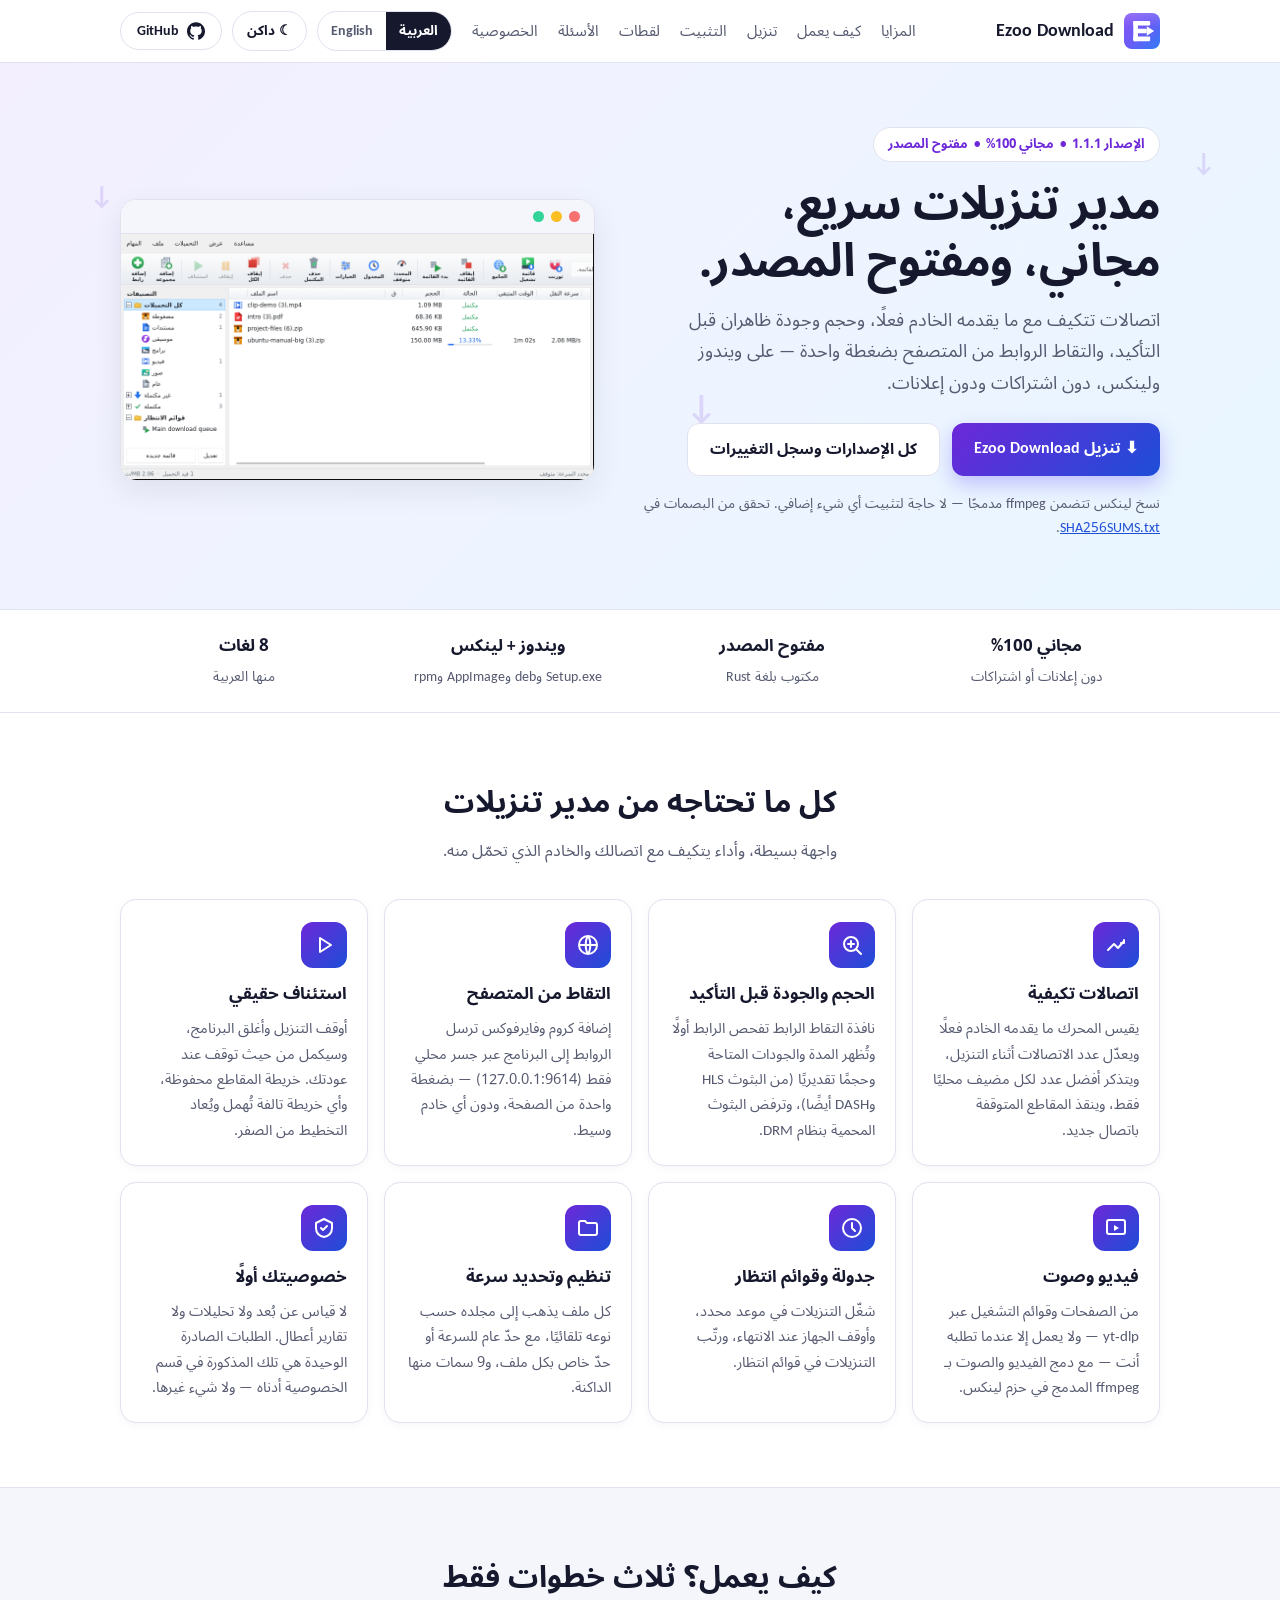
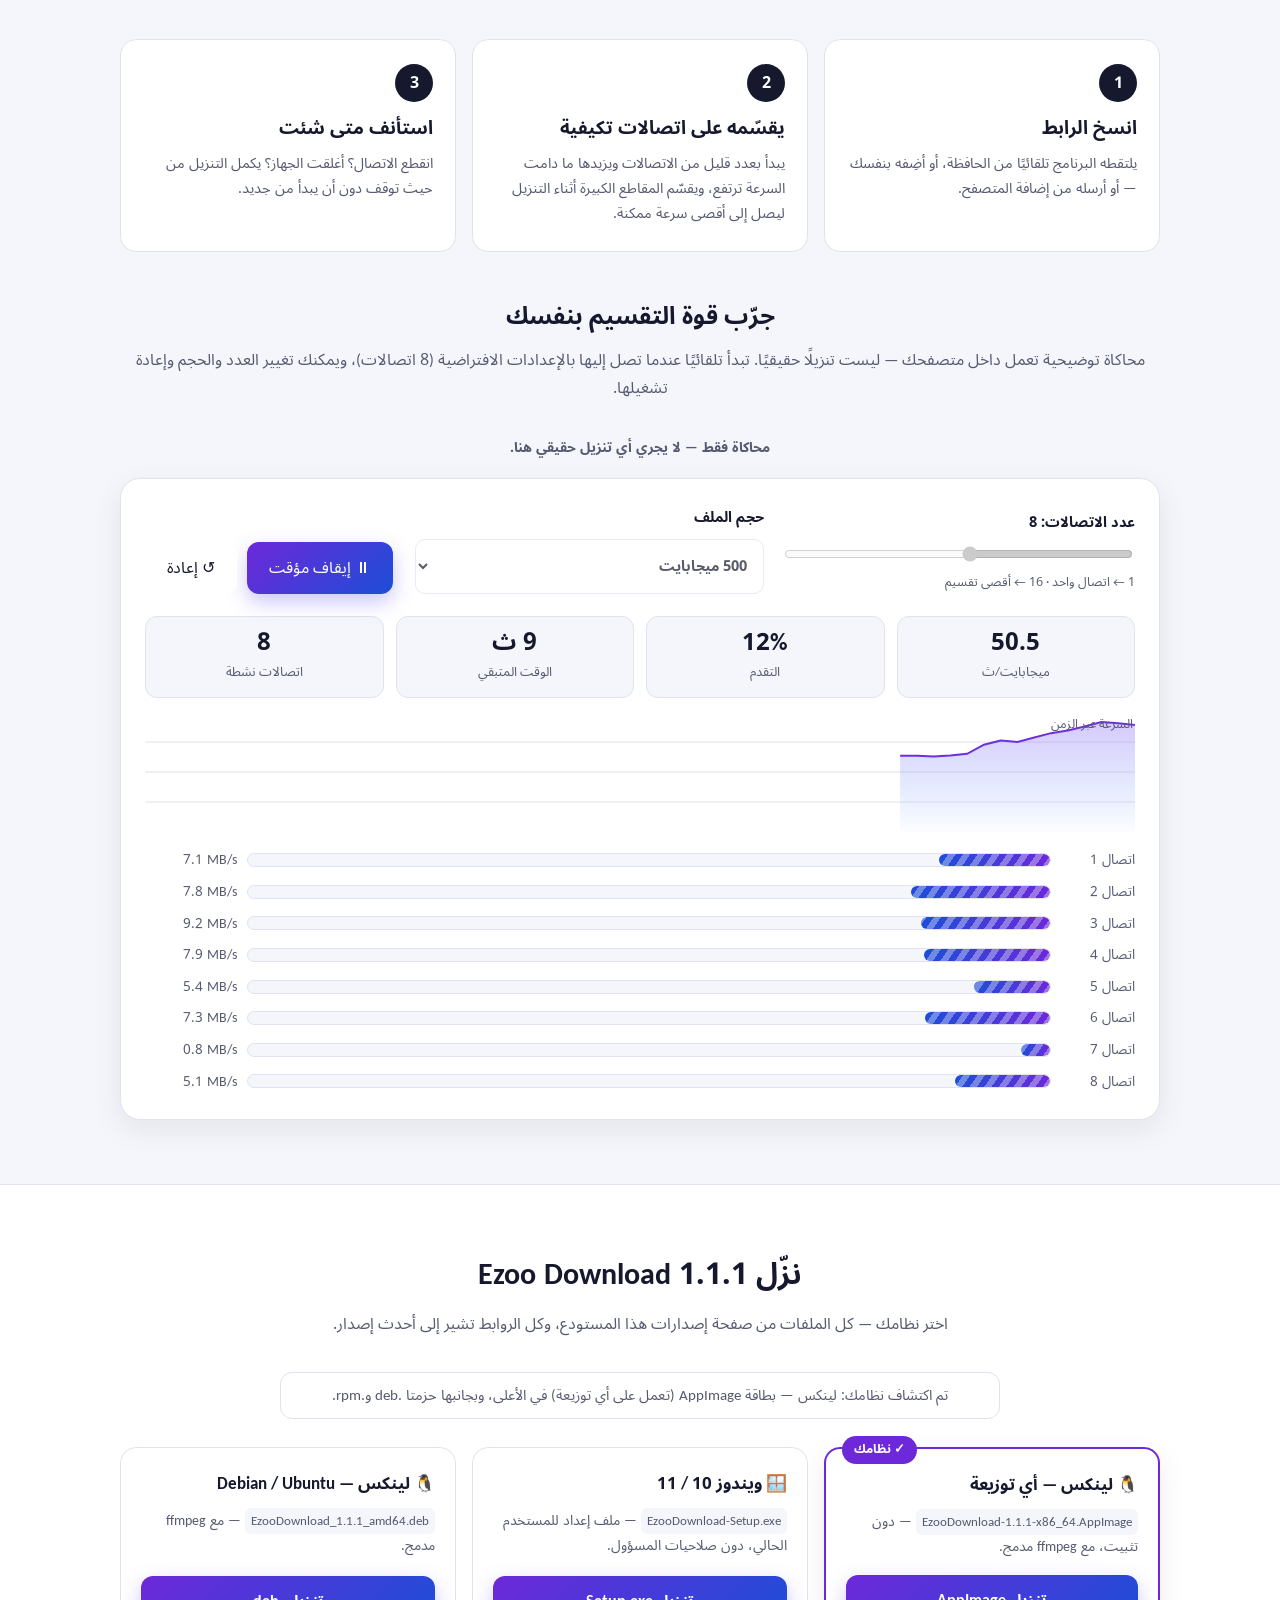
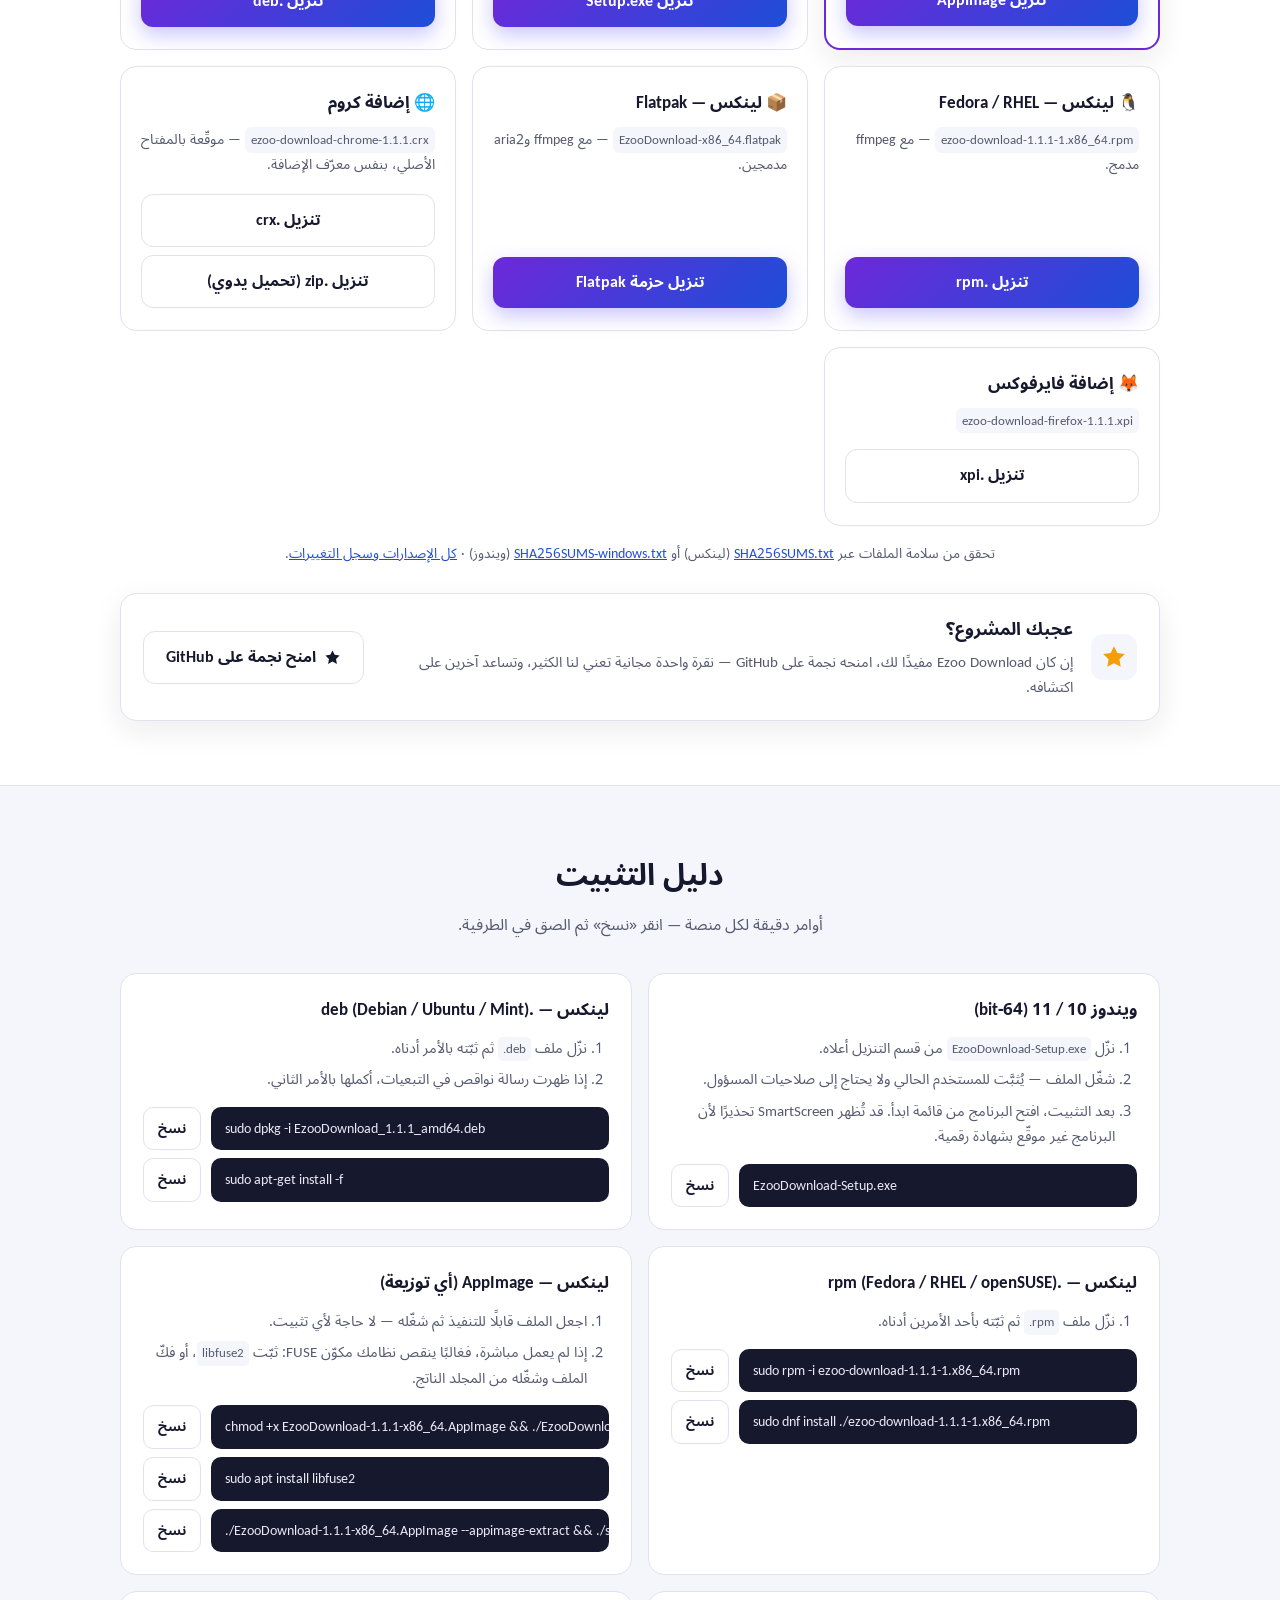
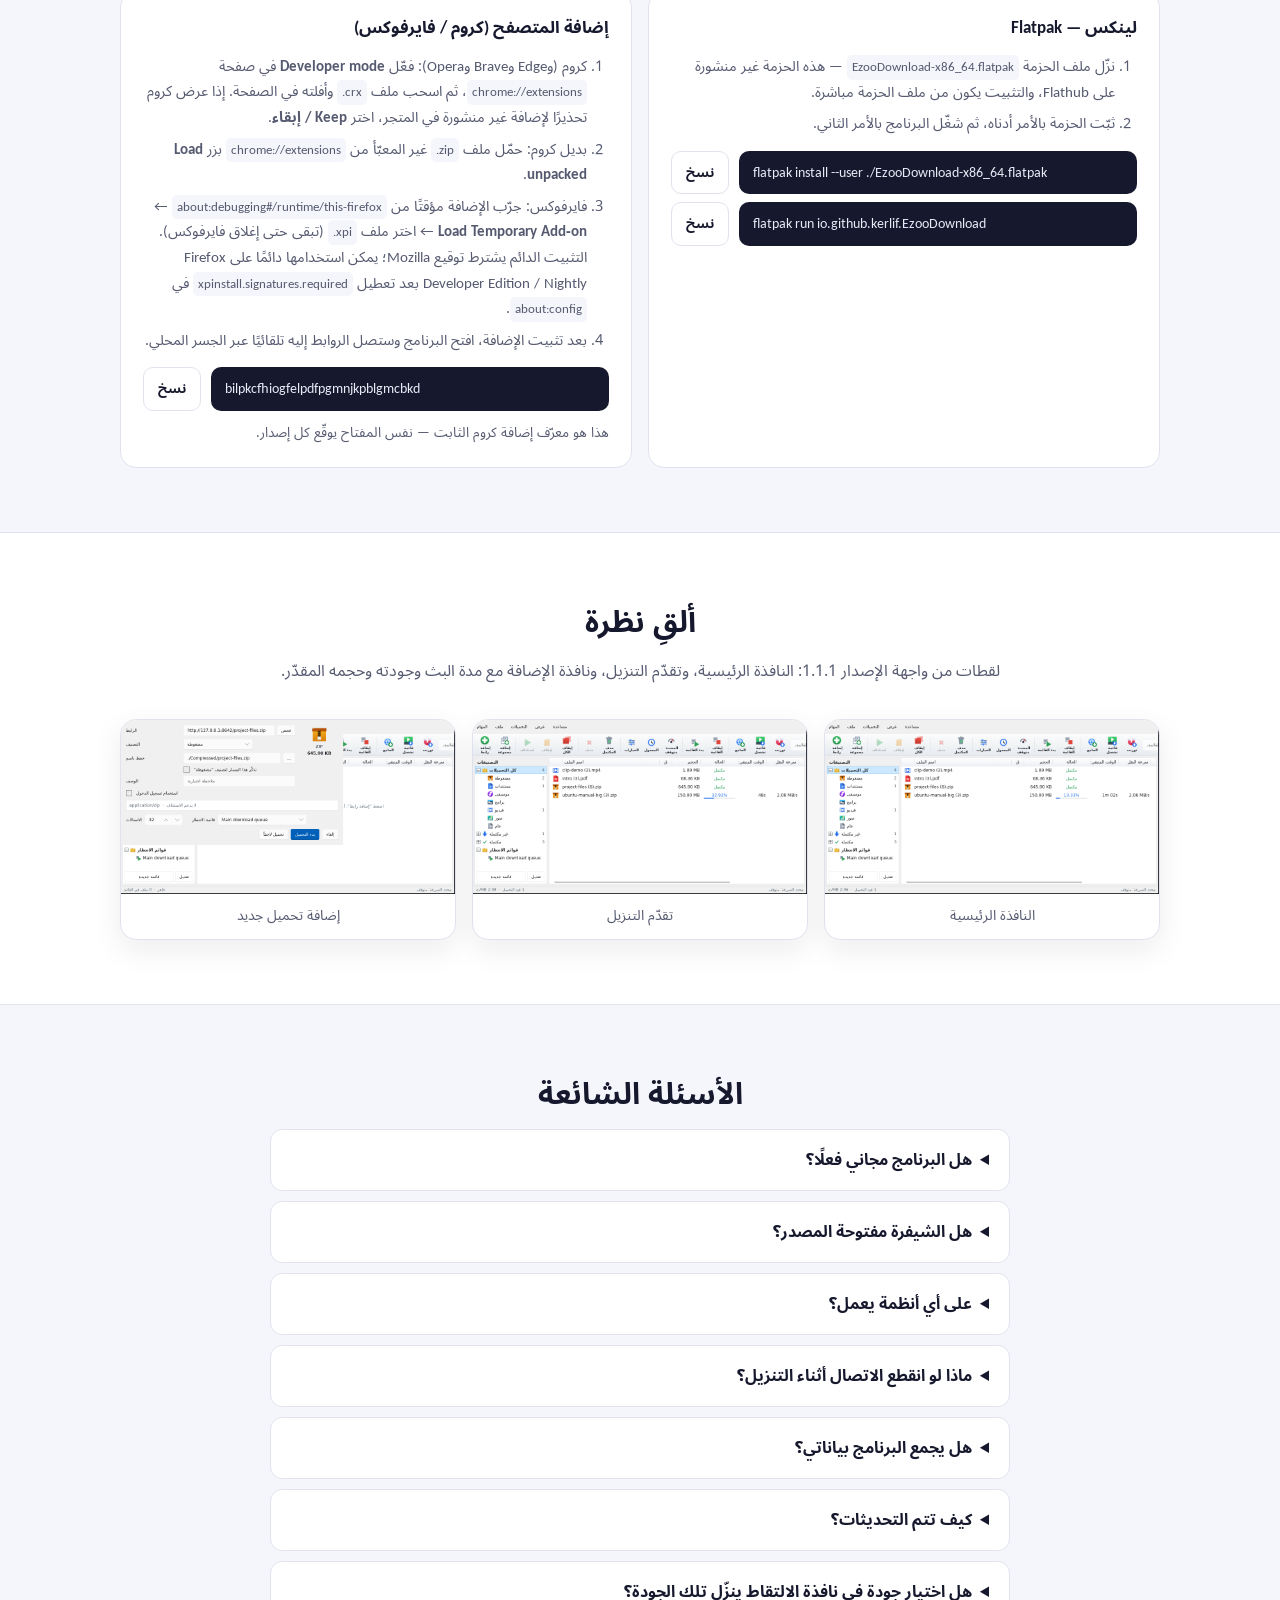
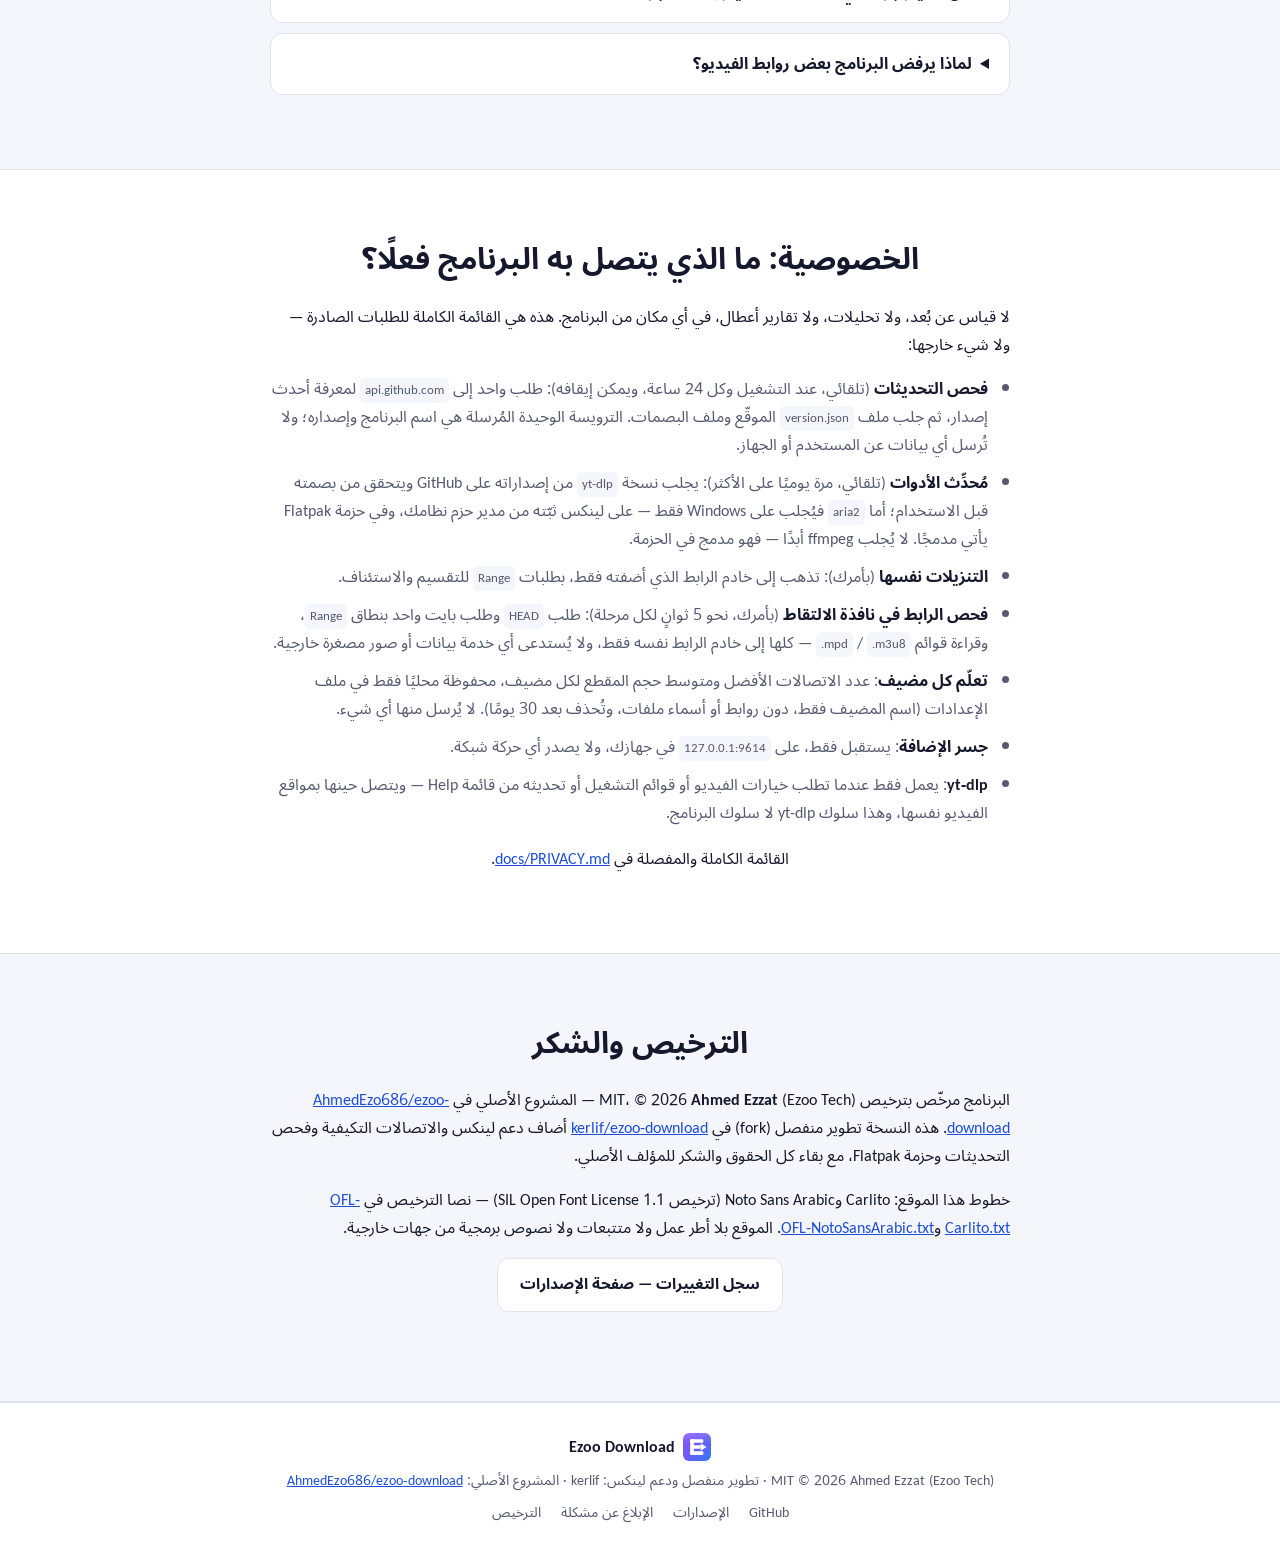
==== commit e3887db0: "docs(site,readme): bump download links to 1.1.1, Flatpak bundle live" ====
--- a/docs/index.html
+++ b/docs/index.html
@@ -189,38 +189,40 @@
         </article>
         <article class="dl-card" data-os="deb">
           <h3 data-i18n="dl.deb.t">🐧 لينكس — Debian / Ubuntu</h3>
-          <p><code>EzooDownload_1.1.0_amd64.deb</code> <span data-i18n="dl.deb.d">— مع ffmpeg مدمج.</span></p>
-          <span class="detected-badge" hidden data-i18n="dl.detected">✓ نظامك</span>
-          <a class="btn btn-primary" href="https://github.com/kerlif/ezoo-download/releases/latest/download/EzooDownload_1.1.0_amd64.deb" data-i18n="dl.deb.b">تنزيل .deb</a>
+          <p><code>EzooDownload_1.1.1_amd64.deb</code> <span data-i18n="dl.deb.d">— مع ffmpeg مدمج.</span></p>
+          <span class="detected-badge" hidden data-i18n="dl.detected">✓ نظامك</span>
+          <a class="btn btn-primary" href="https://github.com/kerlif/ezoo-download/releases/latest/download/EzooDownload_1.1.1_amd64.deb" data-i18n="dl.deb.b">تنزيل .deb</a>
         </article>
         <article class="dl-card" data-os="appimage">
           <h3 data-i18n="dl.app.t">🐧 لينكس — أي توزيعة</h3>
-          <p><code>EzooDownload-1.1.0-x86_64.AppImage</code> <span data-i18n="dl.app.d">— دون تثبيت، مع ffmpeg مدمج.</span></p>
-          <span class="detected-badge" hidden data-i18n="dl.detected">✓ نظامك</span>
-          <a class="btn btn-primary" href="https://github.com/kerlif/ezoo-download/releases/latest/download/EzooDownload-1.1.0-x86_64.AppImage" data-i18n="dl.app.b">تنزيل AppImage</a>
+          <p><code>EzooDownload-1.1.1-x86_64.AppImage</code> <span data-i18n="dl.app.d">— دون تثبيت، مع ffmpeg مدمج.</span></p>
+          <span class="detected-badge" hidden data-i18n="dl.detected">✓ نظامك</span>
+          <a class="btn btn-primary" href="https://github.com/kerlif/ezoo-download/releases/latest/download/EzooDownload-1.1.1-x86_64.AppImage" data-i18n="dl.app.b">تنزيل AppImage</a>
         </article>
         <article class="dl-card" data-os="rpm">
           <h3 data-i18n="dl.rpm.t">🐧 لينكس — Fedora / RHEL</h3>
-          <p><code>ezoo-download-1.1.0-1.x86_64.rpm</code> <span data-i18n="dl.rpm.d">— مع ffmpeg مدمج.</span></p>
-          <span class="detected-badge" hidden data-i18n="dl.detected">✓ نظامك</span>
-          <a class="btn btn-primary" href="https://github.com/kerlif/ezoo-download/releases/latest/download/ezoo-download-1.1.0-1.x86_64.rpm" data-i18n="dl.rpm.b">تنزيل .rpm</a>
+          <p><code>ezoo-download-1.1.1-1.x86_64.rpm</code> <span data-i18n="dl.rpm.d">— مع ffmpeg مدمج.</span></p>
+          <span class="detected-badge" hidden data-i18n="dl.detected">✓ نظامك</span>
+          <a class="btn btn-primary" href="https://github.com/kerlif/ezoo-download/releases/latest/download/ezoo-download-1.1.1-1.x86_64.rpm" data-i18n="dl.rpm.b">تنزيل .rpm</a>
         </article>
         <article class="dl-card" data-os="flatpak">
           <h3 data-i18n="dl.flat.t">📦 لينكس — Flatpak</h3>
-          <p><span data-i18n="dl.flat.d">قادم لاحقًا — حزمة Flatpak ما زالت قيد المراجعة، وستُضاف في إصدار لاحق.</span></p>
+          <p><code>EzooDownload-x86_64.flatpak</code> <span data-i18n="dl.flat.d">— مع ffmpeg وaria2 مدمجين.</span></p>
+          <span class="detected-badge" hidden data-i18n="dl.detected">✓ نظامك</span>
+          <a class="btn btn-primary" href="https://github.com/kerlif/ezoo-download/releases/latest/download/EzooDownload-x86_64.flatpak" data-i18n="dl.flat.b">تنزيل حزمة Flatpak</a>
         </article>
         <article class="dl-card" data-os="chrome">
           <h3 data-i18n="dl.crx.t">🌐 إضافة كروم</h3>
-          <p><code>ezoo-download-chrome-1.1.0.crx</code> <span data-i18n="dl.crx.d">— موقّعة بالمفتاح الأصلي، بنفس معرّف الإضافة.</span></p>
-          <span class="detected-badge" hidden data-i18n="dl.detected">✓ نظامك</span>
-          <a class="btn btn-ghost" href="https://github.com/kerlif/ezoo-download/releases/latest/download/ezoo-download-chrome-1.1.0.crx" data-i18n="dl.crx.b">تنزيل .crx</a>
-          <a class="btn btn-ghost" href="https://github.com/kerlif/ezoo-download/releases/latest/download/ezoo-download-chrome-1.1.0.zip" data-i18n="dl.zip.b">تنزيل .zip (تحميل يدوي)</a>
+          <p><code>ezoo-download-chrome-1.1.1.crx</code> <span data-i18n="dl.crx.d">— موقّعة بالمفتاح الأصلي، بنفس معرّف الإضافة.</span></p>
+          <span class="detected-badge" hidden data-i18n="dl.detected">✓ نظامك</span>
+          <a class="btn btn-ghost" href="https://github.com/kerlif/ezoo-download/releases/latest/download/ezoo-download-chrome-1.1.1.crx" data-i18n="dl.crx.b">تنزيل .crx</a>
+          <a class="btn btn-ghost" href="https://github.com/kerlif/ezoo-download/releases/latest/download/ezoo-download-chrome-1.1.1.zip" data-i18n="dl.zip.b">تنزيل .zip (تحميل يدوي)</a>
         </article>
         <article class="dl-card" data-os="firefox">
           <h3 data-i18n="dl.xpi.t">🦊 إضافة فايرفوكس</h3>
-          <p><code>ezoo-download-firefox-1.1.0.xpi</code></p>
-          <span class="detected-badge" hidden data-i18n="dl.detected">✓ نظامك</span>
-          <a class="btn btn-ghost" href="https://github.com/kerlif/ezoo-download/releases/latest/download/ezoo-download-firefox-1.1.0.xpi" data-i18n="dl.xpi.b">تنزيل .xpi</a>
+          <p><code>ezoo-download-firefox-1.1.1.xpi</code></p>
+          <span class="detected-badge" hidden data-i18n="dl.detected">✓ نظامك</span>
+          <a class="btn btn-ghost" href="https://github.com/kerlif/ezoo-download/releases/latest/download/ezoo-download-firefox-1.1.1.xpi" data-i18n="dl.xpi.b">تنزيل .xpi</a>
         </article>
       </div>
       <p class="hero-note center" data-i18n-html="dl.checks">تحقق من سلامة الملفات عبر <a href="https://github.com/kerlif/ezoo-download/releases/latest/download/SHA256SUMS.txt">SHA256SUMS.txt</a> (لينكس) أو <a href="https://github.com/kerlif/ezoo-download/releases/latest/download/SHA256SUMS-windows.txt">SHA256SUMS-windows.txt</a> (ويندوز) · <a href="https://github.com/kerlif/ezoo-download/releases">كل الإصدارات وسجل التغييرات</a>.</p>
@@ -256,7 +258,7 @@
             <li data-i18n-html="g.deb.1">نزّل ملف <code>.deb</code> ثم ثبّته بالأمر أدناه.</li>
             <li data-i18n-html="g.deb.2">إذا ظهرت رسالة نواقص في التبعيات، أكملها بالأمر الثاني.</li>
           </ol>
-          <div class="cmd-row"><code dir="ltr">sudo dpkg -i EzooDownload_1.1.0_amd64.deb</code><button type="button" class="copy-btn" data-copy="sudo dpkg -i EzooDownload_1.1.0_amd64.deb" data-i18n="copy.btn">نسخ</button></div>
+          <div class="cmd-row"><code dir="ltr">sudo dpkg -i EzooDownload_1.1.1_amd64.deb</code><button type="button" class="copy-btn" data-copy="sudo dpkg -i EzooDownload_1.1.1_amd64.deb" data-i18n="copy.btn">نسخ</button></div>
           <div class="cmd-row"><code dir="ltr">sudo apt-get install -f</code><button type="button" class="copy-btn" data-copy="sudo apt-get install -f" data-i18n="copy.btn">نسخ</button></div>
         </article>
         <article class="guide">
@@ -264,8 +266,8 @@
           <ol>
             <li data-i18n-html="g.rpm.1">نزّل ملف <code>.rpm</code> ثم ثبّته بأحد الأمرين أدناه.</li>
           </ol>
-          <div class="cmd-row"><code dir="ltr">sudo rpm -i ezoo-download-1.1.0-1.x86_64.rpm</code><button type="button" class="copy-btn" data-copy="sudo rpm -i ezoo-download-1.1.0-1.x86_64.rpm" data-i18n="copy.btn">نسخ</button></div>
-          <div class="cmd-row"><code dir="ltr">sudo dnf install ./ezoo-download-1.1.0-1.x86_64.rpm</code><button type="button" class="copy-btn" data-copy="sudo dnf install ./ezoo-download-1.1.0-1.x86_64.rpm" data-i18n="copy.btn">نسخ</button></div>
+          <div class="cmd-row"><code dir="ltr">sudo rpm -i ezoo-download-1.1.1-1.x86_64.rpm</code><button type="button" class="copy-btn" data-copy="sudo rpm -i ezoo-download-1.1.1-1.x86_64.rpm" data-i18n="copy.btn">نسخ</button></div>
+          <div class="cmd-row"><code dir="ltr">sudo dnf install ./ezoo-download-1.1.1-1.x86_64.rpm</code><button type="button" class="copy-btn" data-copy="sudo dnf install ./ezoo-download-1.1.1-1.x86_64.rpm" data-i18n="copy.btn">نسخ</button></div>
         </article>
         <article class="guide">
           <h3 data-i18n="g.app.t">لينكس — AppImage (أي توزيعة)</h3>
@@ -273,9 +275,18 @@
             <li data-i18n-html="g.app.1">اجعل الملف قابلًا للتنفيذ ثم شغّله — لا حاجة لأي تثبيت.</li>
             <li data-i18n-html="g.app.2">إذا لم يعمل مباشرة، فغالبًا ينقص نظامك مكوّن FUSE: ثبّت <code>libfuse2</code>، أو فكّ الملف وشغّله من المجلد الناتج.</li>
           </ol>
-          <div class="cmd-row"><code dir="ltr">chmod +x EzooDownload-1.1.0-x86_64.AppImage &amp;&amp; ./EzooDownload-1.1.0-x86_64.AppImage</code><button type="button" class="copy-btn" data-copy="chmod +x EzooDownload-1.1.0-x86_64.AppImage &amp;&amp; ./EzooDownload-1.1.0-x86_64.AppImage" data-i18n="copy.btn">نسخ</button></div>
+          <div class="cmd-row"><code dir="ltr">chmod +x EzooDownload-1.1.1-x86_64.AppImage &amp;&amp; ./EzooDownload-1.1.1-x86_64.AppImage</code><button type="button" class="copy-btn" data-copy="chmod +x EzooDownload-1.1.1-x86_64.AppImage &amp;&amp; ./EzooDownload-1.1.1-x86_64.AppImage" data-i18n="copy.btn">نسخ</button></div>
           <div class="cmd-row"><code dir="ltr">sudo apt install libfuse2</code><button type="button" class="copy-btn" data-copy="sudo apt install libfuse2" data-i18n="copy.btn">نسخ</button></div>
-          <div class="cmd-row"><code dir="ltr">./EzooDownload-1.1.0-x86_64.AppImage --appimage-extract &amp;&amp; ./squashfs-root/AppRun</code><button type="button" class="copy-btn" data-copy="./EzooDownload-1.1.0-x86_64.AppImage --appimage-extract &amp;&amp; ./squashfs-root/AppRun" data-i18n="copy.btn">نسخ</button></div>
+          <div class="cmd-row"><code dir="ltr">./EzooDownload-1.1.1-x86_64.AppImage --appimage-extract &amp;&amp; ./squashfs-root/AppRun</code><button type="button" class="copy-btn" data-copy="./EzooDownload-1.1.1-x86_64.AppImage --appimage-extract &amp;&amp; ./squashfs-root/AppRun" data-i18n="copy.btn">نسخ</button></div>
+        </article>
+        <article class="guide">
+          <h3 data-i18n="g.flat.t">لينكس — Flatpak</h3>
+          <ol>
+            <li data-i18n-html="g.flat.1">نزّل ملف الحزمة <code>EzooDownload-x86_64.flatpak</code> — هذه الحزمة غير منشورة على Flathub، والتثبيت يكون من ملف الحزمة مباشرة.</li>
+            <li data-i18n-html="g.flat.2">ثبّت الحزمة بالأمر أدناه، ثم شغّل البرنامج بالأمر الثاني.</li>
+          </ol>
+          <div class="cmd-row"><code dir="ltr">flatpak install --user ./EzooDownload-x86_64.flatpak</code><button type="button" class="copy-btn" data-copy="flatpak install --user ./EzooDownload-x86_64.flatpak" data-i18n="copy.btn">نسخ</button></div>
+          <div class="cmd-row"><code dir="ltr">flatpak run io.github.kerlif.EzooDownload</code><button type="button" class="copy-btn" data-copy="flatpak run io.github.kerlif.EzooDownload" data-i18n="copy.btn">نسخ</button></div>
         </article>
         <article class="guide">
           <h3 data-i18n="g.ext.t">إضافة المتصفح (كروم / فايرفوكس)</h3>
@@ -319,7 +330,7 @@
       </details>
       <details>
         <summary data-i18n="faq.3q">على أي أنظمة يعمل؟</summary>
-        <p data-i18n="faq.3a">ويندوز 10 / 11 (64-bit) ولينكس x86_64: حزم .deb و.rpm وAppImage. لا توجد نسخة macOS.</p>
+        <p data-i18n="faq.3a">ويندوز 10 / 11 (64-bit) ولينكس x86_64: حزم .deb و.rpm وAppImage وFlatpak. لا توجد نسخة macOS.</p>
       </details>
       <details>
         <summary data-i18n="faq.4q">ماذا لو انقطع الاتصال أثناء التنزيل؟</summary>
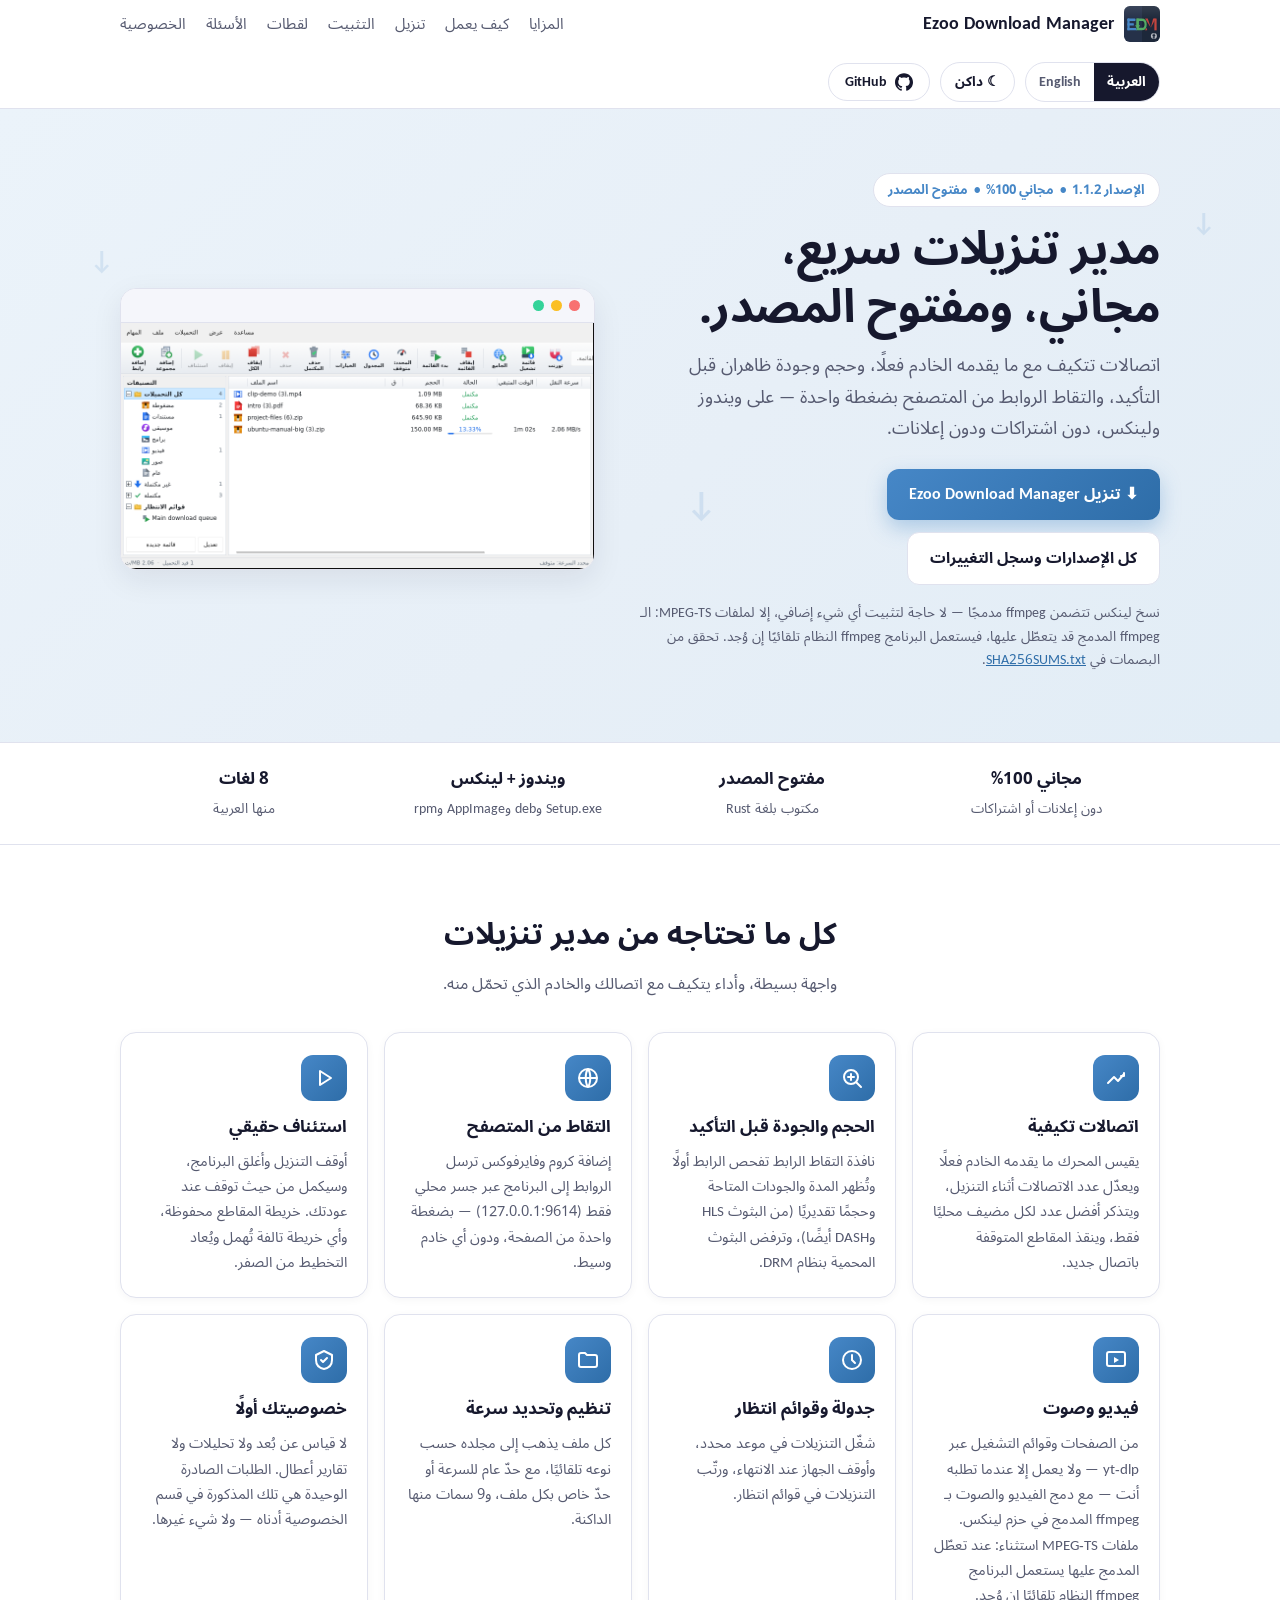
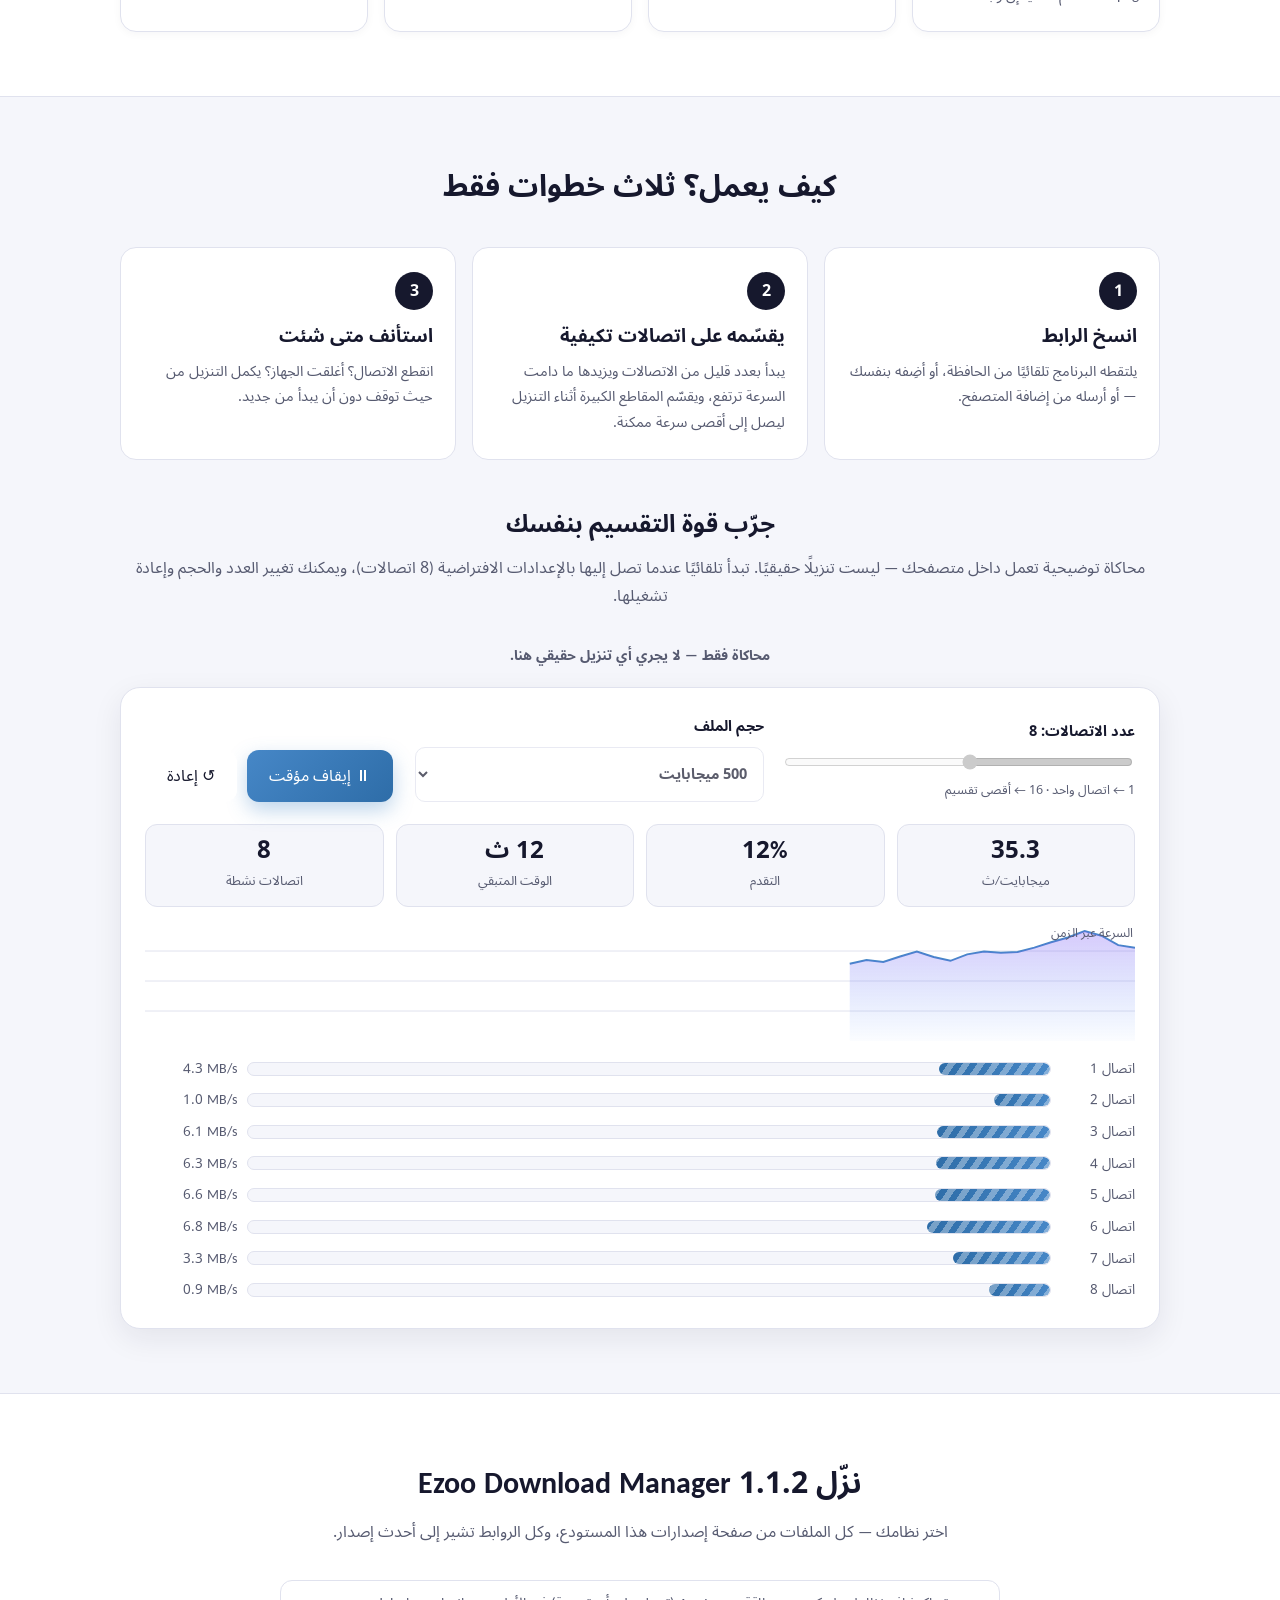
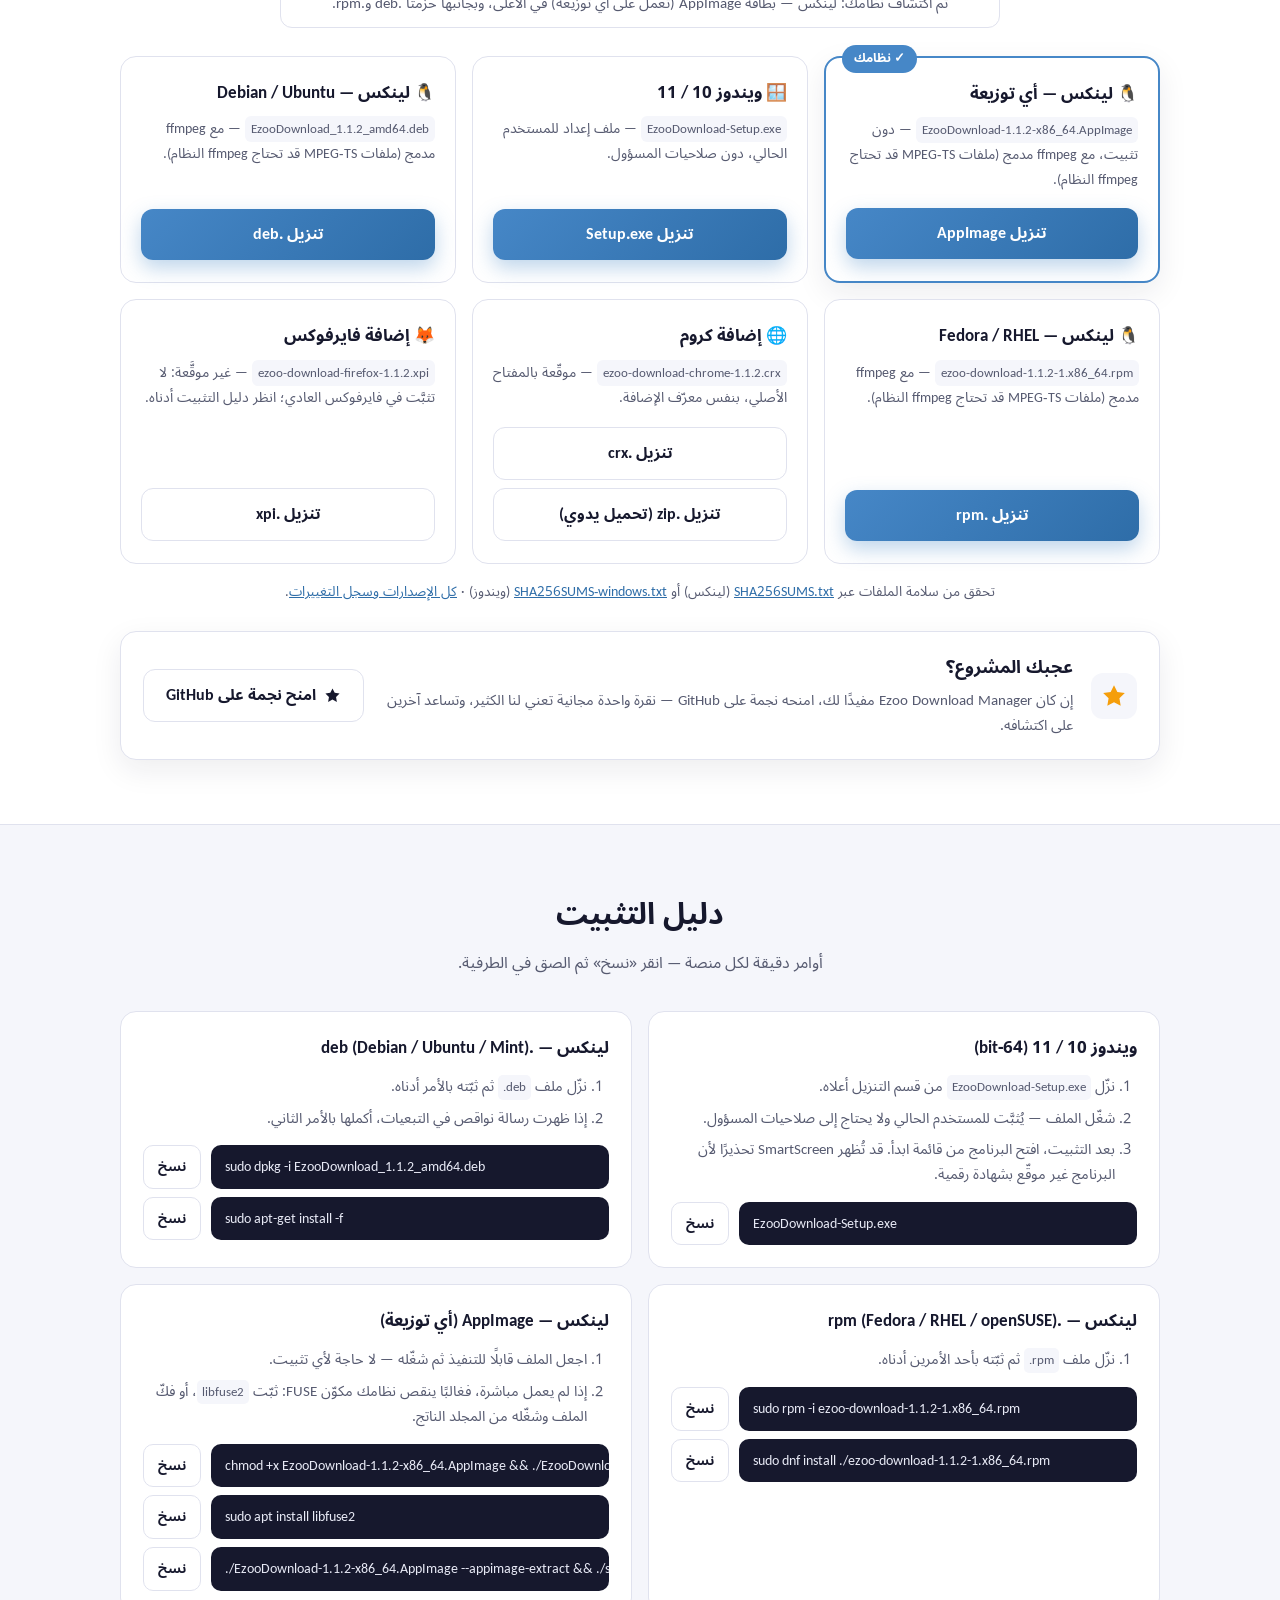
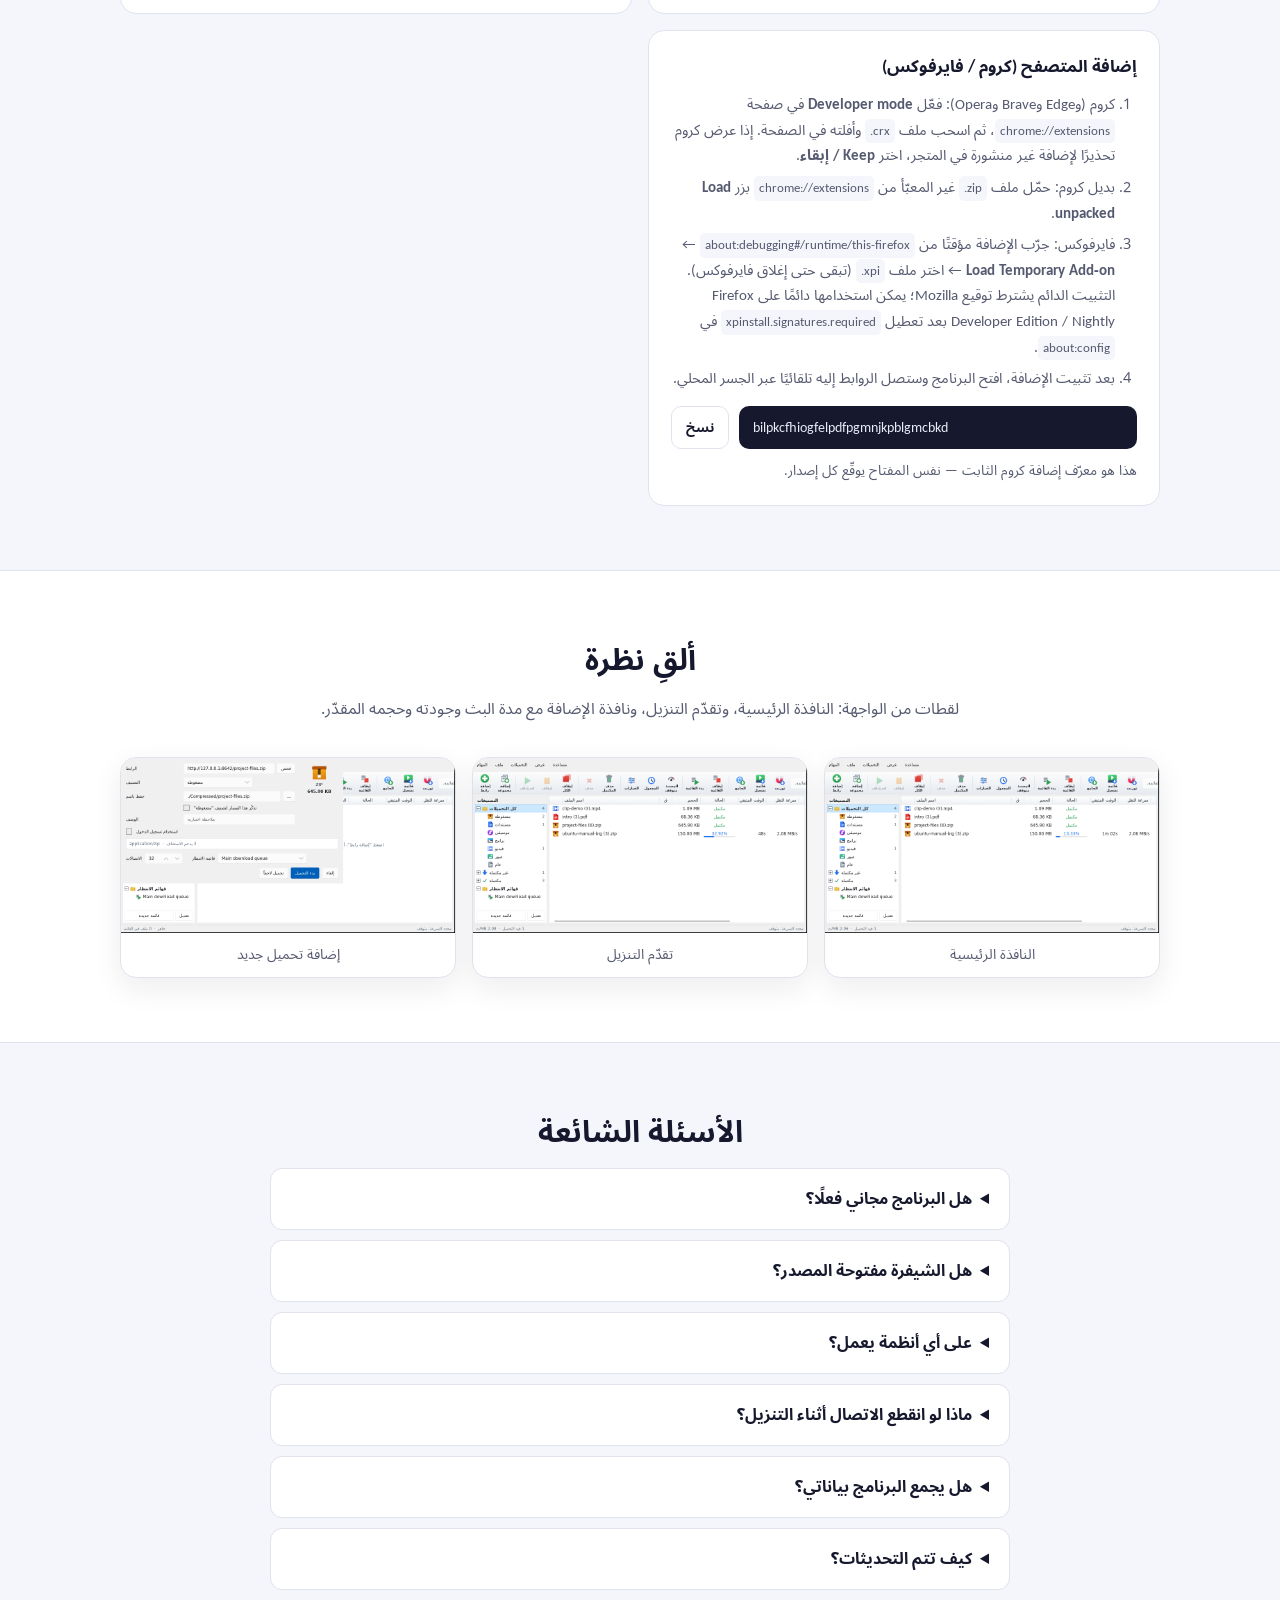
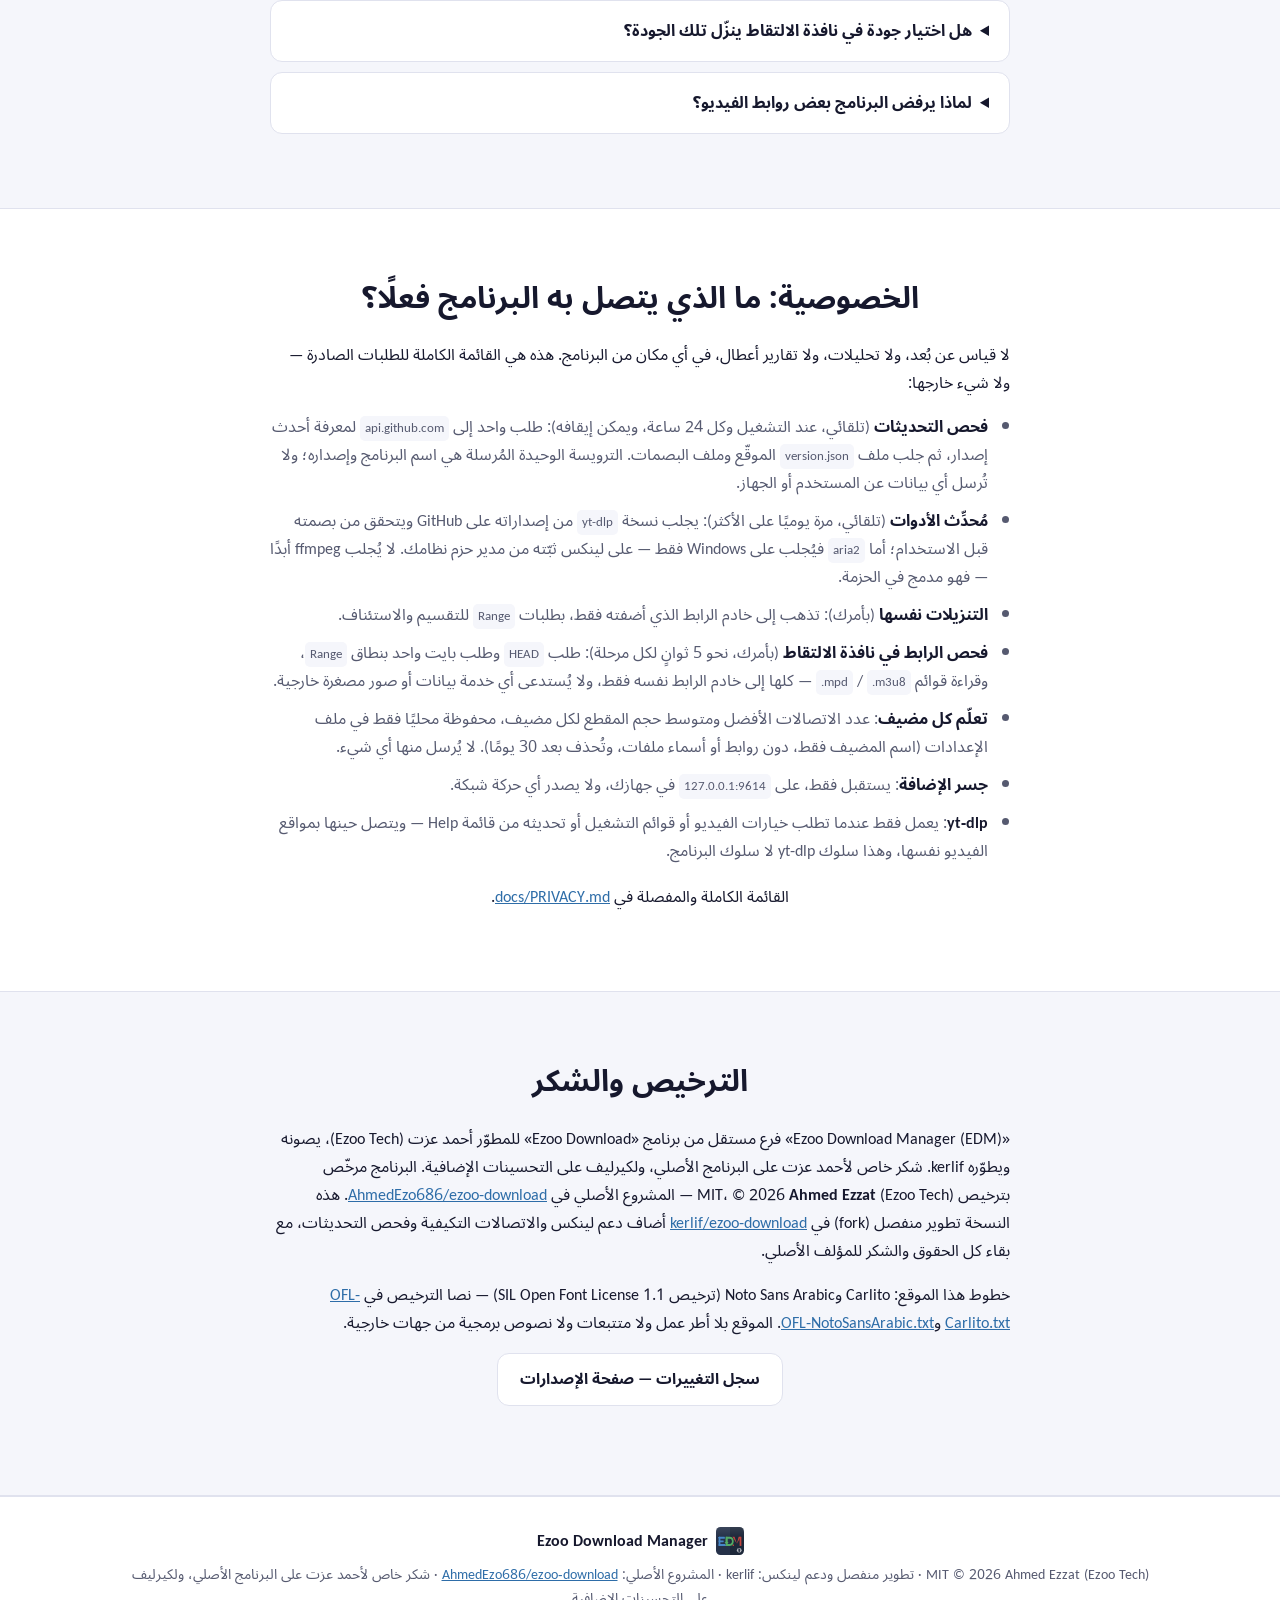
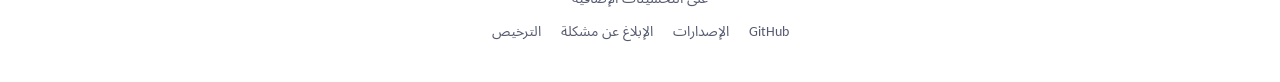
==== commit 070eed79: "v1.1.2: Ezoo Download Manager — Cloudflare bypass, HMAC signing, video clip, magnet, adaptive engine" ====
--- a/docs/index.html
+++ b/docs/index.html
@@ -3,8 +3,8 @@
 <head>
 <meta charset="UTF-8" />
 <meta name="viewport" content="width=device-width, initial-scale=1.0" />
-<title data-i18n-title="meta.title">Ezoo Download — مدير تنزيلات مجاني ومفتوح المصدر</title>
-<meta name="description" data-i18n-content="meta.description" content="Ezoo Download: مدير تنزيلات سريع، مجاني، ومفتوح المصدر لويندوز ولينكس. اتصالات تكيفية، استئناف التنزيل، إضافة للمتصفح، وffmpeg مدمج." />
+<title data-i18n-title="meta.title">Ezoo Download Manager — مدير تنزيلات مجاني ومفتوح المصدر</title>
+<meta name="description" data-i18n-content="meta.description" content="Ezoo Download Manager: مدير تنزيلات سريع، مجاني، ومفتوح المصدر لويندوز ولينكس. اتصالات تكيفية، استئناف التنزيل، إضافة للمتصفح، وffmpeg مدمج." />
 <link rel="icon" type="image/svg+xml" href="assets/logo.svg" />
 <link rel="stylesheet" href="style.css" />
 <script src="script.js" defer></script>
@@ -15,10 +15,10 @@
 <header class="site-header">
   <div class="wrap header-inner">
     <a class="brand" href="#top">
-      <img src="assets/logo.svg" alt="Ezoo Download" data-i18n-alt="brand.alt" width="36" height="36" />
-      <span>Ezoo Download</span>
+      <img src="assets/logo.svg" alt="Ezoo Download Manager" data-i18n-alt="brand.alt" width="36" height="36" />
+      <span>Ezoo Download Manager</span>
     </a>
-    <nav class="main-nav" aria-label="Ezoo Download">
+    <nav class="main-nav" aria-label="Ezoo Download Manager">
       <a href="#features" data-i18n="nav.features">المزايا</a>
       <a href="#how" data-i18n="nav.how">كيف يعمل</a>
       <a href="#download" data-i18n="nav.downloads">تنزيل</a>
@@ -44,26 +44,26 @@
     <div class="hero-decor" aria-hidden="true"><span>↓</span><span>↓</span><span>↓</span><span>↓</span></div>
     <div class="wrap hero-inner">
       <div class="hero-text">
-        <p class="version-badge" data-i18n="hero.badge">الإصدار 1.1.1 &nbsp;•&nbsp; مجاني 100% &nbsp;•&nbsp; مفتوح المصدر</p>
+        <p class="version-badge" data-i18n="hero.badge">الإصدار 1.1.2 &nbsp;•&nbsp; مجاني 100% &nbsp;•&nbsp; مفتوح المصدر</p>
         <h1 id="hero-title" data-i18n-html="hero.title">مدير تنزيلات سريع،<br />مجاني، ومفتوح المصدر.</h1>
         <p class="hero-sub" data-i18n="hero.sub">اتصالات تتكيف مع ما يقدمه الخادم فعلًا، وحجم وجودة ظاهران قبل التأكيد، والتقاط الروابط من المتصفح بضغطة واحدة — على ويندوز ولينكس، دون اشتراكات ودون إعلانات.</p>
         <div class="hero-buttons">
-          <a class="btn btn-primary" href="#download" data-i18n="hero.primary">⬇ تنزيل Ezoo Download</a>
+          <a class="btn btn-primary" href="#download" data-i18n="hero.primary">⬇ تنزيل Ezoo Download Manager</a>
           <a class="btn btn-ghost" href="https://github.com/kerlif/ezoo-download/releases" data-i18n="hero.secondary">كل الإصدارات وسجل التغييرات</a>
         </div>
-        <p class="hero-note" data-i18n-html="hero.note">نسخ لينكس تتضمن ffmpeg مدمجًا — لا حاجة لتثبيت أي شيء إضافي. تحقق من البصمات في <a href="https://github.com/kerlif/ezoo-download/releases/latest/download/SHA256SUMS.txt">SHA256SUMS.txt</a>.</p>
+        <p class="hero-note" data-i18n-html="hero.note">نسخ لينكس تتضمن ffmpeg مدمجًا — لا حاجة لتثبيت أي شيء إضافي، إلا لملفات MPEG-TS: الـ ffmpeg المدمج قد يتعطّل عليها، فيستعمل البرنامج ffmpeg النظام تلقائيًا إن وُجد. تحقق من البصمات في <a href="https://github.com/kerlif/ezoo-download/releases/latest/download/SHA256SUMS.txt">SHA256SUMS.txt</a>.</p>
       </div>
       <div class="hero-shot">
         <div class="browser-frame">
           <div class="browser-bar" aria-hidden="true"><span></span><span></span><span></span></div>
-          <img src="screenshots/01-main-ar.png" alt="النافذة الرئيسية لبرنامج Ezoo Download: قائمة التنزيلات والتصنيفات وشريط الأدوات" data-i18n-alt="hero.shot.alt" width="962" height="502" />
+          <img src="screenshots/01-main-ar.png" alt="النافذة الرئيسية لبرنامج Ezoo Download Manager: قائمة التنزيلات والتصنيفات وشريط الأدوات" data-i18n-alt="hero.shot.alt" width="962" height="502" />
         </div>
       </div>
     </div>
   </section>
 
   <!-- Trust strip -->
-  <section class="strip" aria-label="Ezoo Download">
+  <section class="strip" aria-label="Ezoo Download Manager">
     <div class="wrap strip-inner">
       <div><strong data-i18n="strip.1t">مجاني 100%</strong><span data-i18n="strip.1s">دون إعلانات أو اشتراكات</span></div>
       <div><strong data-i18n="strip.2t">مفتوح المصدر</strong><span data-i18n="strip.2s">مكتوب بلغة Rust</span></div>
@@ -101,7 +101,7 @@
         <article class="card">
           <div class="icon" aria-hidden="true"><svg viewBox="0 0 24 24"><rect x="3" y="4" width="18" height="14" rx="2" fill="none" stroke="currentColor" stroke-width="2"/><path d="M10 9l5 3-5 3z" fill="currentColor"/></svg></div>
           <h3 data-i18n="f5t">فيديو وصوت</h3>
-          <p data-i18n="f5d">من الصفحات وقوائم التشغيل عبر yt-dlp — ولا يعمل إلا عندما تطلبه أنت — مع دمج الفيديو والصوت بـ ffmpeg المدمج في حزم لينكس.</p>
+          <p data-i18n="f5d">من الصفحات وقوائم التشغيل عبر yt-dlp — ولا يعمل إلا عندما تطلبه أنت — مع دمج الفيديو والصوت بـ ffmpeg المدمج في حزم لينكس. ملفات MPEG-TS استثناء: عند تعطّل المدمج عليها يستعمل البرنامج ffmpeg النظام تلقائيًا إن وُجد.</p>
         </article>
         <article class="card">
           <div class="icon" aria-hidden="true"><svg viewBox="0 0 24 24"><circle cx="12" cy="12" r="9" fill="none" stroke="currentColor" stroke-width="2"/><path d="M12 7v5l3 3" fill="none" stroke="currentColor" stroke-width="2" stroke-linecap="round"/></svg></div>
@@ -177,7 +177,7 @@
   <!-- Download -->
   <section id="download" class="section" aria-labelledby="download-title">
     <div class="wrap">
-      <h2 id="download-title" data-i18n="dl.title">نزّل Ezoo Download 1.1.1</h2>
+      <h2 id="download-title" data-i18n="dl.title">نزّل Ezoo Download Manager 1.1.2</h2>
       <p class="section-sub" data-i18n="dl.sub">اختر نظامك — كل الملفات من صفحة إصدارات هذا المستودع، وكل الروابط تشير إلى أحدث إصدار.</p>
       <p class="os-note" id="os-note" role="status" data-i18n="os.unknown">تعذّر تحديد نظام تشغيلك تلقائيًا — كل المنصات مذكورة أدناه.</p>
       <div class="dl-cards" id="dl-cards">
@@ -189,40 +189,34 @@
         </article>
         <article class="dl-card" data-os="deb">
           <h3 data-i18n="dl.deb.t">🐧 لينكس — Debian / Ubuntu</h3>
-          <p><code>EzooDownload_1.1.1_amd64.deb</code> <span data-i18n="dl.deb.d">— مع ffmpeg مدمج.</span></p>
-          <span class="detected-badge" hidden data-i18n="dl.detected">✓ نظامك</span>
-          <a class="btn btn-primary" href="https://github.com/kerlif/ezoo-download/releases/latest/download/EzooDownload_1.1.1_amd64.deb" data-i18n="dl.deb.b">تنزيل .deb</a>
+          <p><code>EzooDownload_1.1.2_amd64.deb</code> <span data-i18n="dl.deb.d">— مع ffmpeg مدمج (ملفات MPEG-TS قد تحتاج ffmpeg النظام).</span></p>
+          <span class="detected-badge" hidden data-i18n="dl.detected">✓ نظامك</span>
+          <a class="btn btn-primary" href="https://github.com/kerlif/ezoo-download/releases/latest/download/EzooDownload_1.1.2_amd64.deb" data-i18n="dl.deb.b">تنزيل .deb</a>
         </article>
         <article class="dl-card" data-os="appimage">
           <h3 data-i18n="dl.app.t">🐧 لينكس — أي توزيعة</h3>
-          <p><code>EzooDownload-1.1.1-x86_64.AppImage</code> <span data-i18n="dl.app.d">— دون تثبيت، مع ffmpeg مدمج.</span></p>
-          <span class="detected-badge" hidden data-i18n="dl.detected">✓ نظامك</span>
-          <a class="btn btn-primary" href="https://github.com/kerlif/ezoo-download/releases/latest/download/EzooDownload-1.1.1-x86_64.AppImage" data-i18n="dl.app.b">تنزيل AppImage</a>
+          <p><code>EzooDownload-1.1.2-x86_64.AppImage</code> <span data-i18n="dl.app.d">— دون تثبيت، مع ffmpeg مدمج (ملفات MPEG-TS قد تحتاج ffmpeg النظام).</span></p>
+          <span class="detected-badge" hidden data-i18n="dl.detected">✓ نظامك</span>
+          <a class="btn btn-primary" href="https://github.com/kerlif/ezoo-download/releases/latest/download/EzooDownload-1.1.2-x86_64.AppImage" data-i18n="dl.app.b">تنزيل AppImage</a>
         </article>
         <article class="dl-card" data-os="rpm">
           <h3 data-i18n="dl.rpm.t">🐧 لينكس — Fedora / RHEL</h3>
-          <p><code>ezoo-download-1.1.1-1.x86_64.rpm</code> <span data-i18n="dl.rpm.d">— مع ffmpeg مدمج.</span></p>
-          <span class="detected-badge" hidden data-i18n="dl.detected">✓ نظامك</span>
-          <a class="btn btn-primary" href="https://github.com/kerlif/ezoo-download/releases/latest/download/ezoo-download-1.1.1-1.x86_64.rpm" data-i18n="dl.rpm.b">تنزيل .rpm</a>
-        </article>
-        <article class="dl-card" data-os="flatpak">
-          <h3 data-i18n="dl.flat.t">📦 لينكس — Flatpak</h3>
-          <p><code>EzooDownload-x86_64.flatpak</code> <span data-i18n="dl.flat.d">— مع ffmpeg وaria2 مدمجين.</span></p>
-          <span class="detected-badge" hidden data-i18n="dl.detected">✓ نظامك</span>
-          <a class="btn btn-primary" href="https://github.com/kerlif/ezoo-download/releases/latest/download/EzooDownload-x86_64.flatpak" data-i18n="dl.flat.b">تنزيل حزمة Flatpak</a>
+          <p><code>ezoo-download-1.1.2-1.x86_64.rpm</code> <span data-i18n="dl.rpm.d">— مع ffmpeg مدمج (ملفات MPEG-TS قد تحتاج ffmpeg النظام).</span></p>
+          <span class="detected-badge" hidden data-i18n="dl.detected">✓ نظامك</span>
+          <a class="btn btn-primary" href="https://github.com/kerlif/ezoo-download/releases/latest/download/ezoo-download-1.1.2-1.x86_64.rpm" data-i18n="dl.rpm.b">تنزيل .rpm</a>
         </article>
         <article class="dl-card" data-os="chrome">
           <h3 data-i18n="dl.crx.t">🌐 إضافة كروم</h3>
-          <p><code>ezoo-download-chrome-1.1.1.crx</code> <span data-i18n="dl.crx.d">— موقّعة بالمفتاح الأصلي، بنفس معرّف الإضافة.</span></p>
-          <span class="detected-badge" hidden data-i18n="dl.detected">✓ نظامك</span>
-          <a class="btn btn-ghost" href="https://github.com/kerlif/ezoo-download/releases/latest/download/ezoo-download-chrome-1.1.1.crx" data-i18n="dl.crx.b">تنزيل .crx</a>
-          <a class="btn btn-ghost" href="https://github.com/kerlif/ezoo-download/releases/latest/download/ezoo-download-chrome-1.1.1.zip" data-i18n="dl.zip.b">تنزيل .zip (تحميل يدوي)</a>
+          <p><code>ezoo-download-chrome-1.1.2.crx</code> <span data-i18n="dl.crx.d">— موقّعة بالمفتاح الأصلي، بنفس معرّف الإضافة.</span></p>
+          <span class="detected-badge" hidden data-i18n="dl.detected">✓ نظامك</span>
+          <a class="btn btn-ghost" href="https://github.com/kerlif/ezoo-download/releases/latest/download/ezoo-download-chrome-1.1.2.crx" data-i18n="dl.crx.b">تنزيل .crx</a>
+          <a class="btn btn-ghost" href="https://github.com/kerlif/ezoo-download/releases/latest/download/ezoo-download-chrome-1.1.2.zip" data-i18n="dl.zip.b">تنزيل .zip (تحميل يدوي)</a>
         </article>
         <article class="dl-card" data-os="firefox">
           <h3 data-i18n="dl.xpi.t">🦊 إضافة فايرفوكس</h3>
-          <p><code>ezoo-download-firefox-1.1.1.xpi</code></p>
-          <span class="detected-badge" hidden data-i18n="dl.detected">✓ نظامك</span>
-          <a class="btn btn-ghost" href="https://github.com/kerlif/ezoo-download/releases/latest/download/ezoo-download-firefox-1.1.1.xpi" data-i18n="dl.xpi.b">تنزيل .xpi</a>
+          <p><code>ezoo-download-firefox-1.1.2.xpi</code> <span data-i18n="dl.xpi.d">— غير موقَّعة: لا تثبَّت في فايرفوكس العادي؛ انظر دليل التثبيت أدناه.</span></p>
+          <span class="detected-badge" hidden data-i18n="dl.detected">✓ نظامك</span>
+          <a class="btn btn-ghost" href="https://github.com/kerlif/ezoo-download/releases/latest/download/ezoo-download-firefox-1.1.2.xpi" data-i18n="dl.xpi.b">تنزيل .xpi</a>
         </article>
       </div>
       <p class="hero-note center" data-i18n-html="dl.checks">تحقق من سلامة الملفات عبر <a href="https://github.com/kerlif/ezoo-download/releases/latest/download/SHA256SUMS.txt">SHA256SUMS.txt</a> (لينكس) أو <a href="https://github.com/kerlif/ezoo-download/releases/latest/download/SHA256SUMS-windows.txt">SHA256SUMS-windows.txt</a> (ويندوز) · <a href="https://github.com/kerlif/ezoo-download/releases">كل الإصدارات وسجل التغييرات</a>.</p>
@@ -230,7 +224,7 @@
         <div class="star-icon" aria-hidden="true"><svg viewBox="0 0 24 24" fill="currentColor" aria-hidden="true"><path d="M12 2l3.09 6.26L22 9.27l-5 4.87 1.18 6.88L12 17.77l-6.18 3.25L7 14.14 2 9.27l6.91-1.01L12 2z"/></svg></div>
         <div class="star-text">
           <h3 id="star-title" data-i18n="star.t">عجبك المشروع؟</h3>
-          <p data-i18n="star.d">إن كان Ezoo Download مفيدًا لك، امنحه نجمة على GitHub — نقرة واحدة مجانية تعني لنا الكثير، وتساعد آخرين على اكتشافه.</p>
+          <p data-i18n="star.d">إن كان Ezoo Download Manager مفيدًا لك، امنحه نجمة على GitHub — نقرة واحدة مجانية تعني لنا الكثير، وتساعد آخرين على اكتشافه.</p>
         </div>
         <a class="btn btn-ghost" href="https://github.com/kerlif/ezoo-download" target="_blank" rel="noopener"><svg viewBox="0 0 24 24" fill="currentColor" aria-hidden="true"><path d="M12 2l3.09 6.26L22 9.27l-5 4.87 1.18 6.88L12 17.77l-6.18 3.25L7 14.14 2 9.27l6.91-1.01L12 2z"/></svg><span data-i18n="star.b">امنح نجمة على GitHub</span></a>
       </aside>
@@ -258,7 +252,7 @@
             <li data-i18n-html="g.deb.1">نزّل ملف <code>.deb</code> ثم ثبّته بالأمر أدناه.</li>
             <li data-i18n-html="g.deb.2">إذا ظهرت رسالة نواقص في التبعيات، أكملها بالأمر الثاني.</li>
           </ol>
-          <div class="cmd-row"><code dir="ltr">sudo dpkg -i EzooDownload_1.1.1_amd64.deb</code><button type="button" class="copy-btn" data-copy="sudo dpkg -i EzooDownload_1.1.1_amd64.deb" data-i18n="copy.btn">نسخ</button></div>
+          <div class="cmd-row"><code dir="ltr">sudo dpkg -i EzooDownload_1.1.2_amd64.deb</code><button type="button" class="copy-btn" data-copy="sudo dpkg -i EzooDownload_1.1.2_amd64.deb" data-i18n="copy.btn">نسخ</button></div>
           <div class="cmd-row"><code dir="ltr">sudo apt-get install -f</code><button type="button" class="copy-btn" data-copy="sudo apt-get install -f" data-i18n="copy.btn">نسخ</button></div>
         </article>
         <article class="guide">
@@ -266,8 +260,8 @@
           <ol>
             <li data-i18n-html="g.rpm.1">نزّل ملف <code>.rpm</code> ثم ثبّته بأحد الأمرين أدناه.</li>
           </ol>
-          <div class="cmd-row"><code dir="ltr">sudo rpm -i ezoo-download-1.1.1-1.x86_64.rpm</code><button type="button" class="copy-btn" data-copy="sudo rpm -i ezoo-download-1.1.1-1.x86_64.rpm" data-i18n="copy.btn">نسخ</button></div>
-          <div class="cmd-row"><code dir="ltr">sudo dnf install ./ezoo-download-1.1.1-1.x86_64.rpm</code><button type="button" class="copy-btn" data-copy="sudo dnf install ./ezoo-download-1.1.1-1.x86_64.rpm" data-i18n="copy.btn">نسخ</button></div>
+          <div class="cmd-row"><code dir="ltr">sudo rpm -i ezoo-download-1.1.2-1.x86_64.rpm</code><button type="button" class="copy-btn" data-copy="sudo rpm -i ezoo-download-1.1.2-1.x86_64.rpm" data-i18n="copy.btn">نسخ</button></div>
+          <div class="cmd-row"><code dir="ltr">sudo dnf install ./ezoo-download-1.1.2-1.x86_64.rpm</code><button type="button" class="copy-btn" data-copy="sudo dnf install ./ezoo-download-1.1.2-1.x86_64.rpm" data-i18n="copy.btn">نسخ</button></div>
         </article>
         <article class="guide">
           <h3 data-i18n="g.app.t">لينكس — AppImage (أي توزيعة)</h3>
@@ -275,18 +269,9 @@
             <li data-i18n-html="g.app.1">اجعل الملف قابلًا للتنفيذ ثم شغّله — لا حاجة لأي تثبيت.</li>
             <li data-i18n-html="g.app.2">إذا لم يعمل مباشرة، فغالبًا ينقص نظامك مكوّن FUSE: ثبّت <code>libfuse2</code>، أو فكّ الملف وشغّله من المجلد الناتج.</li>
           </ol>
-          <div class="cmd-row"><code dir="ltr">chmod +x EzooDownload-1.1.1-x86_64.AppImage &amp;&amp; ./EzooDownload-1.1.1-x86_64.AppImage</code><button type="button" class="copy-btn" data-copy="chmod +x EzooDownload-1.1.1-x86_64.AppImage &amp;&amp; ./EzooDownload-1.1.1-x86_64.AppImage" data-i18n="copy.btn">نسخ</button></div>
+          <div class="cmd-row"><code dir="ltr">chmod +x EzooDownload-1.1.2-x86_64.AppImage &amp;&amp; ./EzooDownload-1.1.2-x86_64.AppImage</code><button type="button" class="copy-btn" data-copy="chmod +x EzooDownload-1.1.2-x86_64.AppImage &amp;&amp; ./EzooDownload-1.1.2-x86_64.AppImage" data-i18n="copy.btn">نسخ</button></div>
           <div class="cmd-row"><code dir="ltr">sudo apt install libfuse2</code><button type="button" class="copy-btn" data-copy="sudo apt install libfuse2" data-i18n="copy.btn">نسخ</button></div>
-          <div class="cmd-row"><code dir="ltr">./EzooDownload-1.1.1-x86_64.AppImage --appimage-extract &amp;&amp; ./squashfs-root/AppRun</code><button type="button" class="copy-btn" data-copy="./EzooDownload-1.1.1-x86_64.AppImage --appimage-extract &amp;&amp; ./squashfs-root/AppRun" data-i18n="copy.btn">نسخ</button></div>
-        </article>
-        <article class="guide">
-          <h3 data-i18n="g.flat.t">لينكس — Flatpak</h3>
-          <ol>
-            <li data-i18n-html="g.flat.1">نزّل ملف الحزمة <code>EzooDownload-x86_64.flatpak</code> — هذه الحزمة غير منشورة على Flathub، والتثبيت يكون من ملف الحزمة مباشرة.</li>
-            <li data-i18n-html="g.flat.2">ثبّت الحزمة بالأمر أدناه، ثم شغّل البرنامج بالأمر الثاني.</li>
-          </ol>
-          <div class="cmd-row"><code dir="ltr">flatpak install --user ./EzooDownload-x86_64.flatpak</code><button type="button" class="copy-btn" data-copy="flatpak install --user ./EzooDownload-x86_64.flatpak" data-i18n="copy.btn">نسخ</button></div>
-          <div class="cmd-row"><code dir="ltr">flatpak run io.github.kerlif.EzooDownload</code><button type="button" class="copy-btn" data-copy="flatpak run io.github.kerlif.EzooDownload" data-i18n="copy.btn">نسخ</button></div>
+          <div class="cmd-row"><code dir="ltr">./EzooDownload-1.1.2-x86_64.AppImage --appimage-extract &amp;&amp; ./squashfs-root/AppRun</code><button type="button" class="copy-btn" data-copy="./EzooDownload-1.1.2-x86_64.AppImage --appimage-extract &amp;&amp; ./squashfs-root/AppRun" data-i18n="copy.btn">نسخ</button></div>
         </article>
         <article class="guide">
           <h3 data-i18n="g.ext.t">إضافة المتصفح (كروم / فايرفوكس)</h3>
@@ -307,11 +292,11 @@
   <section id="screenshots" class="section" aria-labelledby="shots-title">
     <div class="wrap">
       <h2 id="shots-title" data-i18n="shots.title">ألقِ نظرة</h2>
-      <p class="section-sub" data-i18n="shots.note">لقطات من واجهة الإصدار 1.1.1: النافذة الرئيسية، وتقدّم التنزيل، ونافذة الإضافة مع مدة البث وجودته وحجمه المقدّر.</p>
+      <p class="section-sub" data-i18n="shots.note">لقطات من الواجهة: النافذة الرئيسية، وتقدّم التنزيل، ونافذة الإضافة مع مدة البث وجودته وحجمه المقدّر.</p>
       <div class="shots">
-        <figure><img src="screenshots/01-main-ar.png" alt="النافذة الرئيسية لبرنامج Ezoo Download بالعربية: قائمة التنزيلات الفارغة والتصنيفات على الجانب" data-i18n-alt="shots.1.alt" width="962" height="502" loading="lazy" /><figcaption data-i18n="shots.1.cap">النافذة الرئيسية</figcaption></figure>
-        <figure><img src="screenshots/02-progress-ar.png" alt="نافذة تقدم التنزيل في Ezoo Download بالعربية مع شريط التقدم والسرعة" data-i18n-alt="shots.2.alt" width="962" height="502" loading="lazy" /><figcaption data-i18n="shots.2.cap">تقدّم التنزيل</figcaption></figure>
-        <figure><img src="screenshots/03-add-dialog-ar.png" alt="نافذة إضافة تحميل جديد في Ezoo Download بالعربية: بث HLS مع المدة والجودة والحجم المقدّر" data-i18n-alt="shots.3.alt" width="962" height="502" loading="lazy" /><figcaption data-i18n="shots.3.cap">إضافة تحميل جديد</figcaption></figure>
+        <figure><img src="screenshots/01-main-ar.png" alt="النافذة الرئيسية لبرنامج Ezoo Download Manager بالعربية: قائمة التنزيلات الفارغة والتصنيفات على الجانب" data-i18n-alt="shots.1.alt" width="962" height="502" loading="lazy" /><figcaption data-i18n="shots.1.cap">النافذة الرئيسية</figcaption></figure>
+        <figure><img src="screenshots/02-progress-ar.png" alt="نافذة تقدم التنزيل في Ezoo Download Manager بالعربية مع شريط التقدم والسرعة" data-i18n-alt="shots.2.alt" width="962" height="502" loading="lazy" /><figcaption data-i18n="shots.2.cap">تقدّم التنزيل</figcaption></figure>
+        <figure><img src="screenshots/03-add-dialog-ar.png" alt="نافذة إضافة تحميل جديد في Ezoo Download Manager بالعربية: بث HLS مع المدة والجودة والحجم المقدّر" data-i18n-alt="shots.3.alt" width="962" height="502" loading="lazy" /><figcaption data-i18n="shots.3.cap">إضافة تحميل جديد</figcaption></figure>
       </div>
     </div>
   </section>
@@ -330,7 +315,7 @@
       </details>
       <details>
         <summary data-i18n="faq.3q">على أي أنظمة يعمل؟</summary>
-        <p data-i18n="faq.3a">ويندوز 10 / 11 (64-bit) ولينكس x86_64: حزم .deb و.rpm وAppImage وFlatpak. لا توجد نسخة macOS.</p>
+        <p data-i18n="faq.3a">ويندوز 10 / 11 (64-bit) ولينكس x86_64: حزم .deb و.rpm وAppImage. لا توجد نسخة macOS.</p>
       </details>
       <details>
         <summary data-i18n="faq.4q">ماذا لو انقطع الاتصال أثناء التنزيل؟</summary>
@@ -342,7 +327,7 @@
       </details>
       <details>
         <summary data-i18n="faq.6q">كيف تتم التحديثات؟</summary>
-        <p data-i18n="faq.6a">يفحص البرنامج إصدارات هذا المستودع عند التشغيل وكل 24 ساعة (يمكن إيقاف الفحص من الإعدادات)، ويعرض التحديث فقط بعد التحقق من توقيع ملف version.json وبصمة الملف. نسخ AppImage تُحدَّث من داخل البرنامج بعد موافقتك، أما نسخ .deb و.rpm وFlatpak فتُعلِم فقط ولا تُحدِّث نفسها.</p>
+        <p data-i18n="faq.6a">يفحص البرنامج إصدارات هذا المستودع عند التشغيل وكل 24 ساعة (يمكن إيقاف الفحص من الإعدادات)، ويعرض التحديث فقط بعد التحقق من توقيع ملف version.json وبصمة الملف. نسخ AppImage تُحدَّث من داخل البرنامج بعد موافقتك، أما نسخ .deb و.rpm فتُعلِم فقط ولا تُحدِّث نفسها.</p>
       </details>
       <details>
         <summary data-i18n="faq.7q">هل اختيار جودة في نافذة الالتقاط ينزّل تلك الجودة؟</summary>
@@ -362,7 +347,7 @@
       <p data-i18n="privacy.intro">لا قياس عن بُعد، ولا تحليلات، ولا تقارير أعطال، في أي مكان من البرنامج. هذه هي القائمة الكاملة للطلبات الصادرة — ولا شيء خارجها:</p>
       <ul class="privacy-list">
         <li data-i18n-html="privacy.1"><strong>فحص التحديثات</strong> (تلقائي، عند التشغيل وكل 24 ساعة، ويمكن إيقافه): طلب واحد إلى <code>api.github.com</code> لمعرفة أحدث إصدار، ثم جلب ملف <code>version.json</code> الموقّع وملف البصمات. الترويسة الوحيدة المُرسلة هي اسم البرنامج وإصداره؛ ولا تُرسل أي بيانات عن المستخدم أو الجهاز.</li>
-        <li data-i18n-html="privacy.2"><strong>مُحدِّث الأدوات</strong> (تلقائي، مرة يوميًا على الأكثر): يجلب نسخة <code>yt-dlp</code> من إصداراته على GitHub ويتحقق من بصمته قبل الاستخدام؛ أما <code>aria2</code> فيُجلب على Windows فقط — على لينكس ثبّته من مدير حزم نظامك، وفي حزمة Flatpak يأتي مدمجًا. لا يُجلب ffmpeg أبدًا — فهو مدمج في الحزمة.</li>
+        <li data-i18n-html="privacy.2"><strong>مُحدِّث الأدوات</strong> (تلقائي، مرة يوميًا على الأكثر): يجلب نسخة <code>yt-dlp</code> من إصداراته على GitHub ويتحقق من بصمته قبل الاستخدام؛ أما <code>aria2</code> فيُجلب على Windows فقط — على لينكس ثبّته من مدير حزم نظامك. لا يُجلب ffmpeg أبدًا — فهو مدمج في الحزمة.</li>
         <li data-i18n-html="privacy.3"><strong>التنزيلات نفسها</strong> (بأمرك): تذهب إلى خادم الرابط الذي أضفته فقط، بطلبات <code>Range</code> للتقسيم والاستئناف.</li>
         <li data-i18n-html="privacy.4"><strong>فحص الرابط في نافذة الالتقاط</strong> (بأمرك، نحو 5 ثوانٍ لكل مرحلة): طلب <code>HEAD</code> وطلب بايت واحد بنطاق <code>Range</code>، وقراءة قوائم <code>.m3u8</code> / <code>.mpd</code> — كلها إلى خادم الرابط نفسه فقط، ولا يُستدعى أي خدمة بيانات أو صور مصغرة خارجية.</li>
         <li data-i18n-html="privacy.5"><strong>تعلّم كل مضيف</strong>: عدد الاتصالات الأفضل ومتوسط حجم المقطع لكل مضيف، محفوظة محليًا فقط في ملف الإعدادات (اسم المضيف فقط، دون روابط أو أسماء ملفات، وتُحذف بعد 30 يومًا). لا يُرسل منها أي شيء.</li>
@@ -377,7 +362,7 @@
   <section id="license" class="section alt" aria-labelledby="license-title">
     <div class="wrap narrow">
       <h2 id="license-title" data-i18n="license.title">الترخيص والشكر</h2>
-      <p data-i18n-html="license.body">البرنامج مرخّص بترخيص MIT، © 2026 <strong>Ahmed Ezzat</strong> (Ezoo Tech) — المشروع الأصلي في <a href="https://github.com/AhmedEzo686/ezoo-download">AhmedEzo686/ezoo-download</a>. هذه النسخة تطوير منفصل (fork) في <a href="https://github.com/kerlif/ezoo-download">kerlif/ezoo-download</a> أضاف دعم لينكس والاتصالات التكيفية وفحص التحديثات وحزمة Flatpak، مع بقاء كل الحقوق والشكر للمؤلف الأصلي.</p>
+      <p data-i18n-html="license.body">«Ezoo Download Manager (EDM)» فرع مستقل من برنامج «Ezoo Download» للمطوّر أحمد عزت (Ezoo Tech)، يصونه ويطوّره kerlif. شكر خاص لأحمد عزت على البرنامج الأصلي، ولكيرليف على التحسينات الإضافية. البرنامج مرخّص بترخيص MIT، © 2026 <strong>Ahmed Ezzat</strong> (Ezoo Tech) — المشروع الأصلي في <a href="https://github.com/AhmedEzo686/ezoo-download">AhmedEzo686/ezoo-download</a>. هذه النسخة تطوير منفصل (fork) في <a href="https://github.com/kerlif/ezoo-download">kerlif/ezoo-download</a> أضاف دعم لينكس والاتصالات التكيفية وفحص التحديثات، مع بقاء كل الحقوق والشكر للمؤلف الأصلي.</p>
       <p data-i18n-html="license.fonts">خطوط هذا الموقع: Carlito وNoto Sans Arabic (ترخيص SIL Open Font License 1.1) — نصا الترخيص في <a href="assets/fonts/OFL-Carlito.txt">OFL-Carlito.txt</a> و<a href="assets/fonts/OFL-NotoSansArabic.txt">OFL-NotoSansArabic.txt</a>. الموقع بلا أطر عمل ولا متتبعات ولا نصوص برمجية من جهات خارجية.</p>
       <p class="center"><a class="btn btn-ghost" href="https://github.com/kerlif/ezoo-download/releases" data-i18n="license.changelog">سجل التغييرات — صفحة الإصدارات</a></p>
     </div>
@@ -387,11 +372,11 @@
 <footer class="site-footer">
   <div class="wrap footer-inner">
     <div class="footer-brand">
-      <img src="assets/logo.svg" alt="Ezoo Download" data-i18n-alt="brand.alt" width="28" height="28" />
-      <span>Ezoo Download</span>
-    </div>
-    <p data-i18n-html="footer.credits">MIT © 2026 Ahmed Ezzat (Ezoo Tech) · تطوير منفصل ودعم لينكس: kerlif · المشروع الأصلي: <a href="https://github.com/AhmedEzo686/ezoo-download">AhmedEzo686/ezoo-download</a></p>
-    <nav aria-label="Ezoo Download">
+      <img src="assets/logo.svg" alt="Ezoo Download Manager" data-i18n-alt="brand.alt" width="28" height="28" />
+      <span>Ezoo Download Manager</span>
+    </div>
+    <p data-i18n-html="footer.credits">MIT © 2026 Ahmed Ezzat (Ezoo Tech) · تطوير منفصل ودعم لينكس: kerlif · المشروع الأصلي: <a href="https://github.com/AhmedEzo686/ezoo-download">AhmedEzo686/ezoo-download</a> · شكر خاص لأحمد عزت على البرنامج الأصلي، ولكيرليف على التحسينات الإضافية</p>
+    <nav aria-label="Ezoo Download Manager">
       <a href="https://github.com/kerlif/ezoo-download">GitHub</a>
       <a href="https://github.com/kerlif/ezoo-download/releases" data-i18n="footer.releases">الإصدارات</a>
       <a href="https://github.com/kerlif/ezoo-download/issues" data-i18n="footer.issues">الإبلاغ عن مشكلة</a>
--- a/docs/style.css
+++ b/docs/style.css
@@ -1,8 +1,8 @@
-/* Ezoo Download — project page styles. Original design, written from scratch.
+/* Ezoo Download Manager — project page styles. Original design, written from scratch.
    Framework-free, vanilla CSS. Light + dark themes via [data-theme] on <html>.
    Site type: Carlito (Latin) + Noto Sans Arabic, shipped in assets/fonts/
    (SIL OFL 1.1); system-font fallbacks keep the page readable until the
-   font files are uploaded (see docs/README.md). */
+   font files are uploaded. */
 @font-face {
   font-family: "Carlito";
   src: url("assets/fonts/Carlito-Regular.woff2") format("woff2");
@@ -33,27 +33,27 @@
 }
 
 :root {
-  --violet: #6d28d9;
-  --blue: #1d4ed8;
+  --violet: #4687C7;
+  --blue: #2E6DA8;
   --ink: #16182d;
   --muted: #565a70;
   --line: #e0e2ee;
   --bg: #ffffff;
   --panel: #ffffff;
   --soft: #f5f6fb;
-  --link: #1d4ed8;
-  --badge-fg: #6d28d9;
+  --link: #2E6DA8;
+  --badge-fg: #4687C7;
   --code-bg: #16182d;
   --code-fg: #e8eaf6;
   --result-bg: #ecfdf3;
   --result-fg: #14532d;
   --result-line: #bbf7d0;
-  --hero-1: #f3efff;
-  --hero-2: #eef4ff;
-  --hero-3: #e8f6ff;
+  --hero-1: #EBF3FA;
+  --hero-2: #E7EFF7;
+  --hero-3: #E2EDF6;
   --step-bg: #16182d;
   --step-fg: #ffffff;
-  --focus: #1d4ed8;
+  --focus: #2E6DA8;
   --radius: 16px;
   --shadow: 0 10px 30px rgba(22, 24, 45, .08);
 }
@@ -64,19 +64,19 @@
   --bg: #101124;
   --panel: #1a1c33;
   --soft: #20223c;
-  --link: #a9bdff;
-  --badge-fg: #c4b5fd;
+  --link: #7FB3E0;
+  --badge-fg: #8FBFE8;
   --code-bg: #0b0c1a;
   --code-fg: #e8eaf6;
   --result-bg: #0f2c1a;
   --result-fg: #bbf7d0;
   --result-line: #166534;
-  --hero-1: #232347;
-  --hero-2: #1a2140;
-  --hero-3: #14273a;
+  --hero-1: #1D283A;
+  --hero-2: #253149;
+  --hero-3: #1A2433;
   --step-bg: #eceef7;
   --step-fg: #101124;
-  --focus: #a9bdff;
+  --focus: #7FB3E0;
   --shadow: 0 10px 30px rgba(0, 0, 0, .35);
 }
 
@@ -162,7 +162,7 @@
   position: relative; overflow: hidden;
 }
 .btn:hover { transform: translateY(-1px); }
-.btn-primary { background: linear-gradient(135deg, var(--violet), var(--blue)); color: #fff; box-shadow: 0 8px 20px rgba(106, 92, 246, .35); }
+.btn-primary { background: linear-gradient(135deg, var(--violet), var(--blue)); color: #fff; box-shadow: 0 8px 20px rgba(70, 135, 199, .35); }
 .btn-ghost { background: var(--panel); color: var(--ink); border: 1px solid var(--line); }
 .browser-frame {
   background: var(--panel); border: 1px solid var(--line); border-radius: var(--radius);
